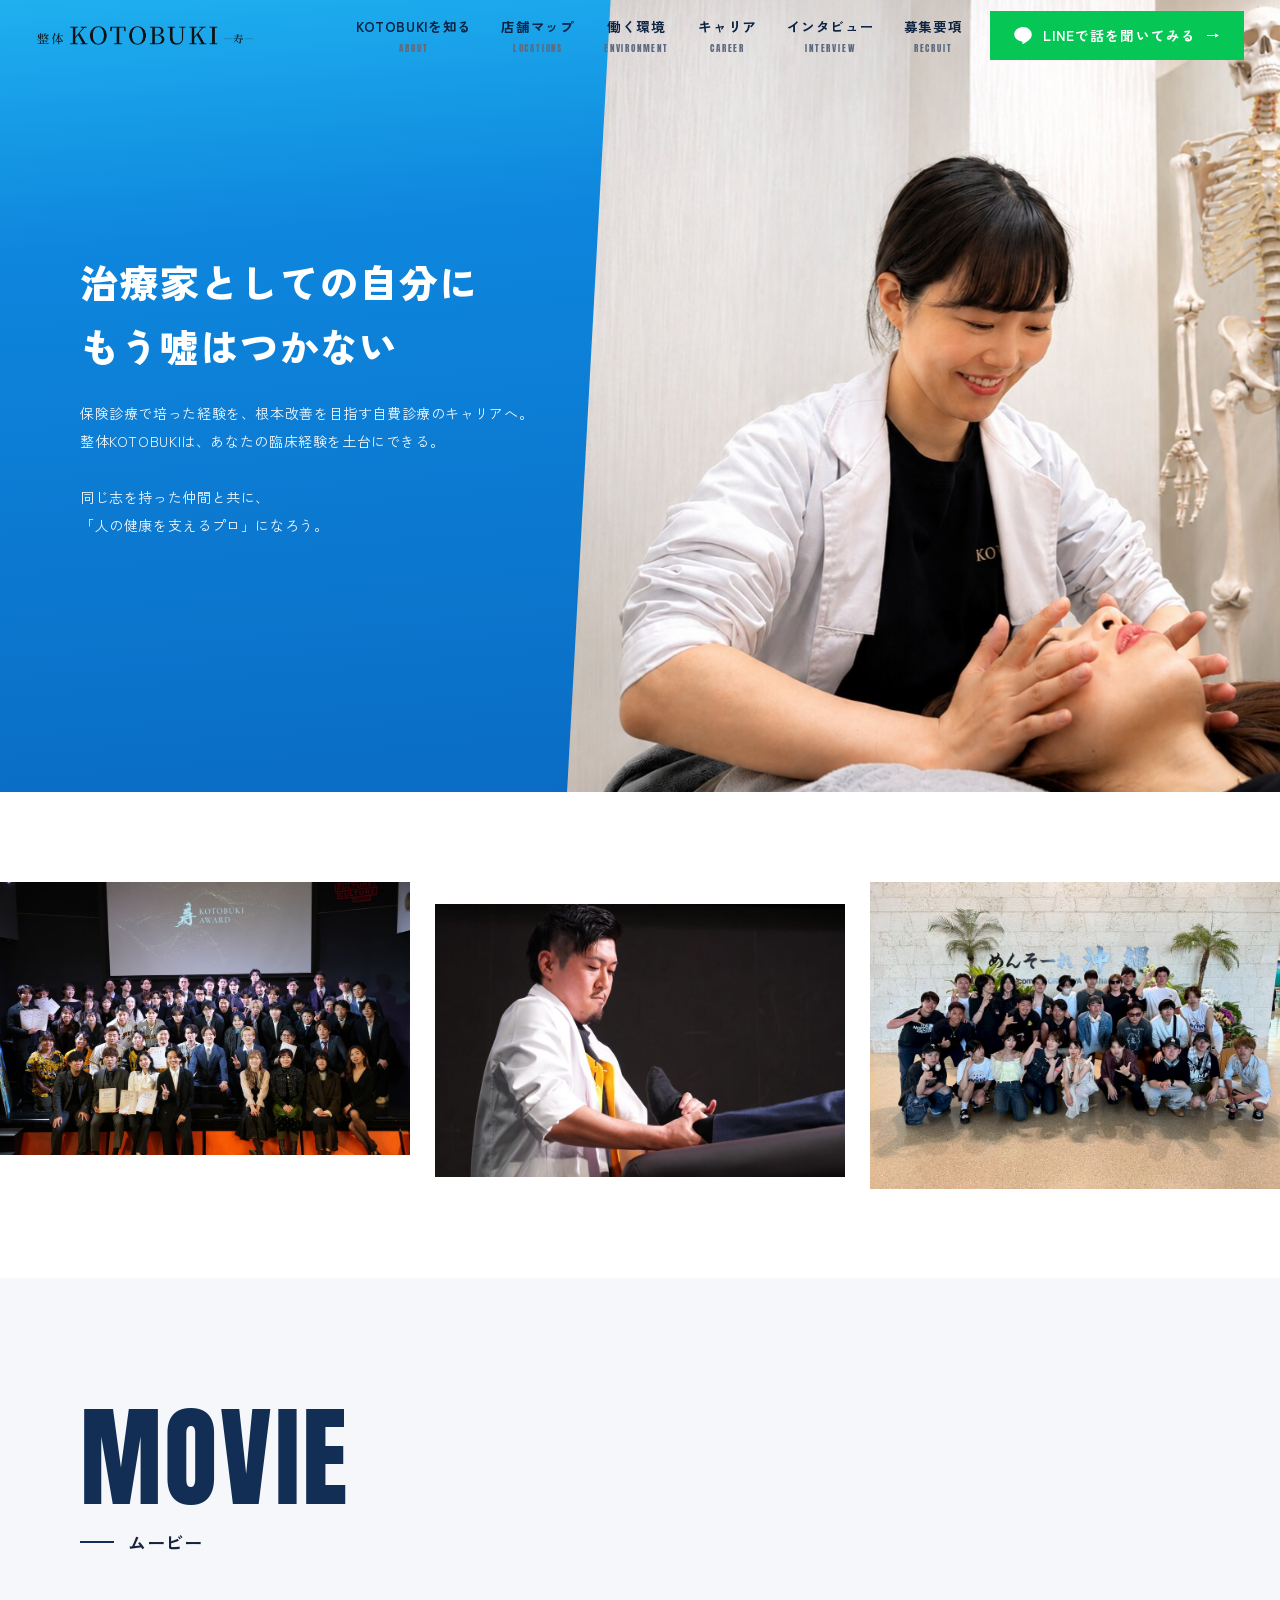
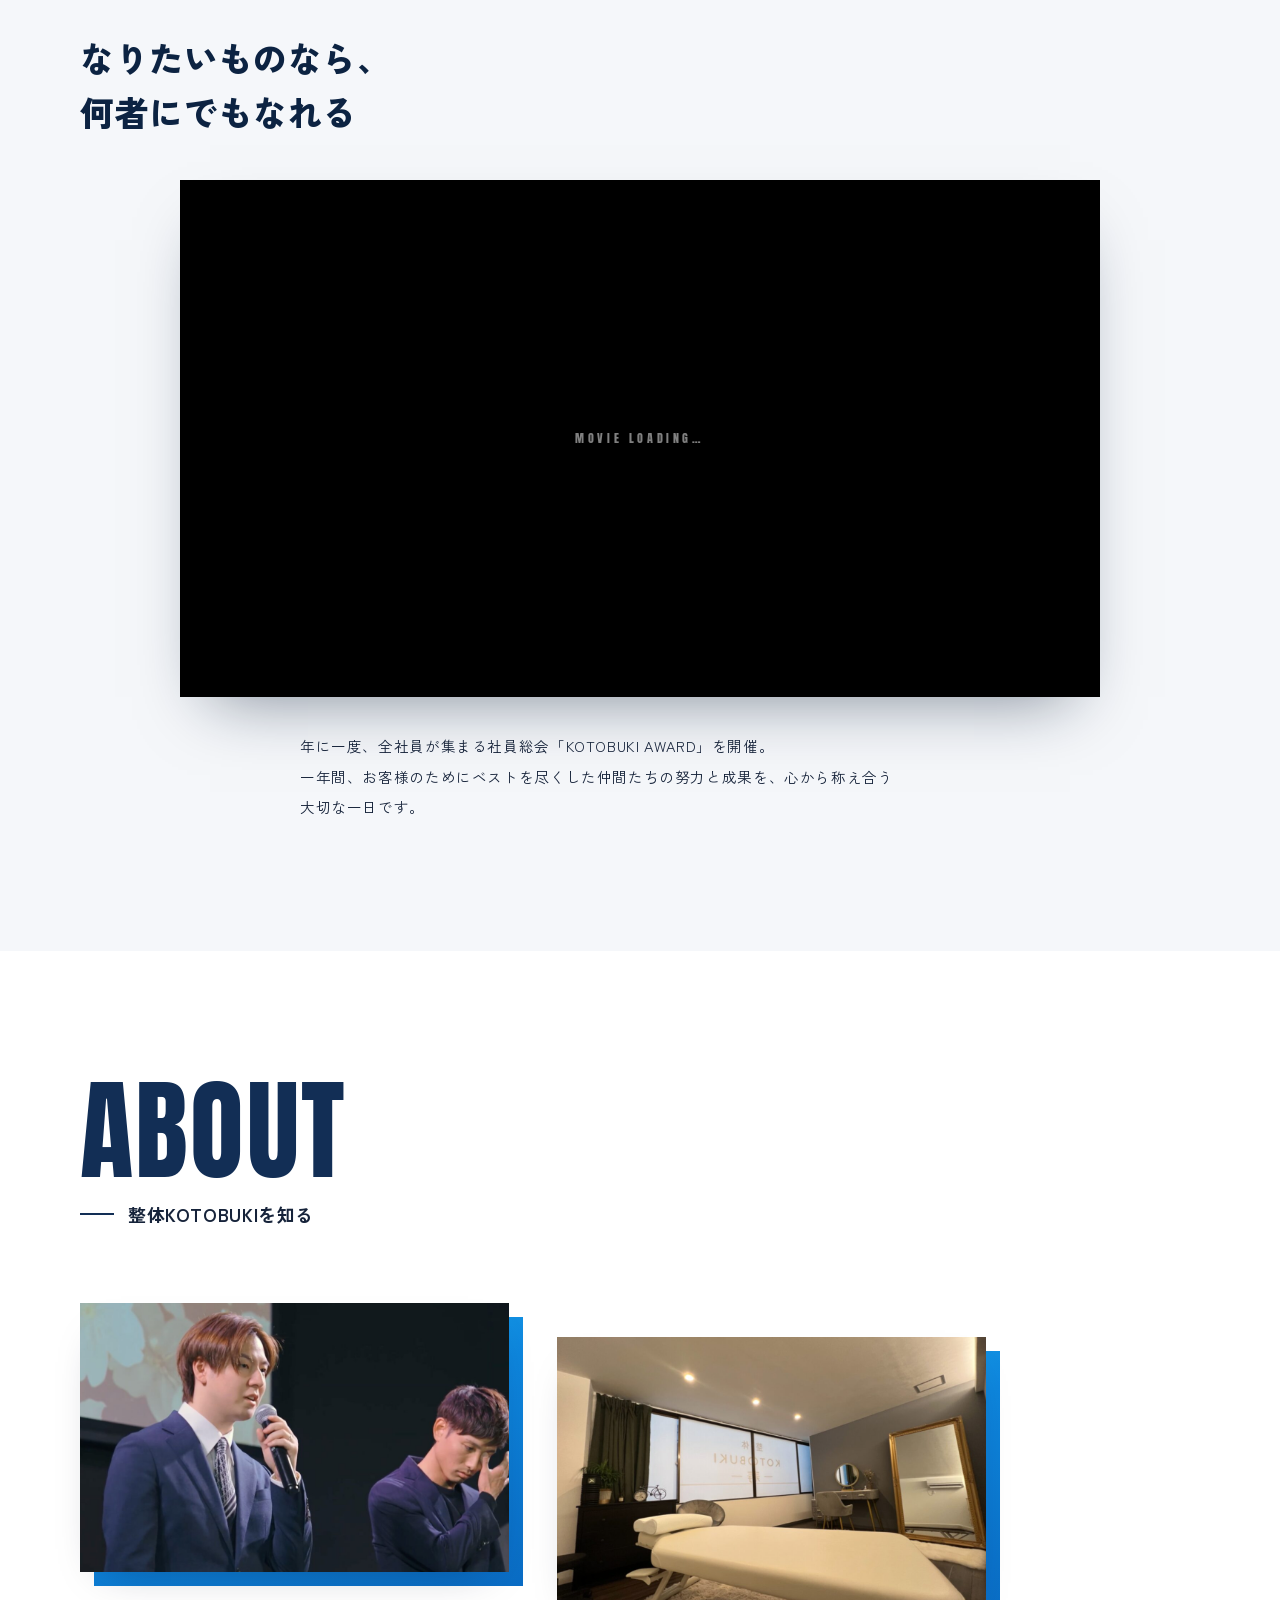
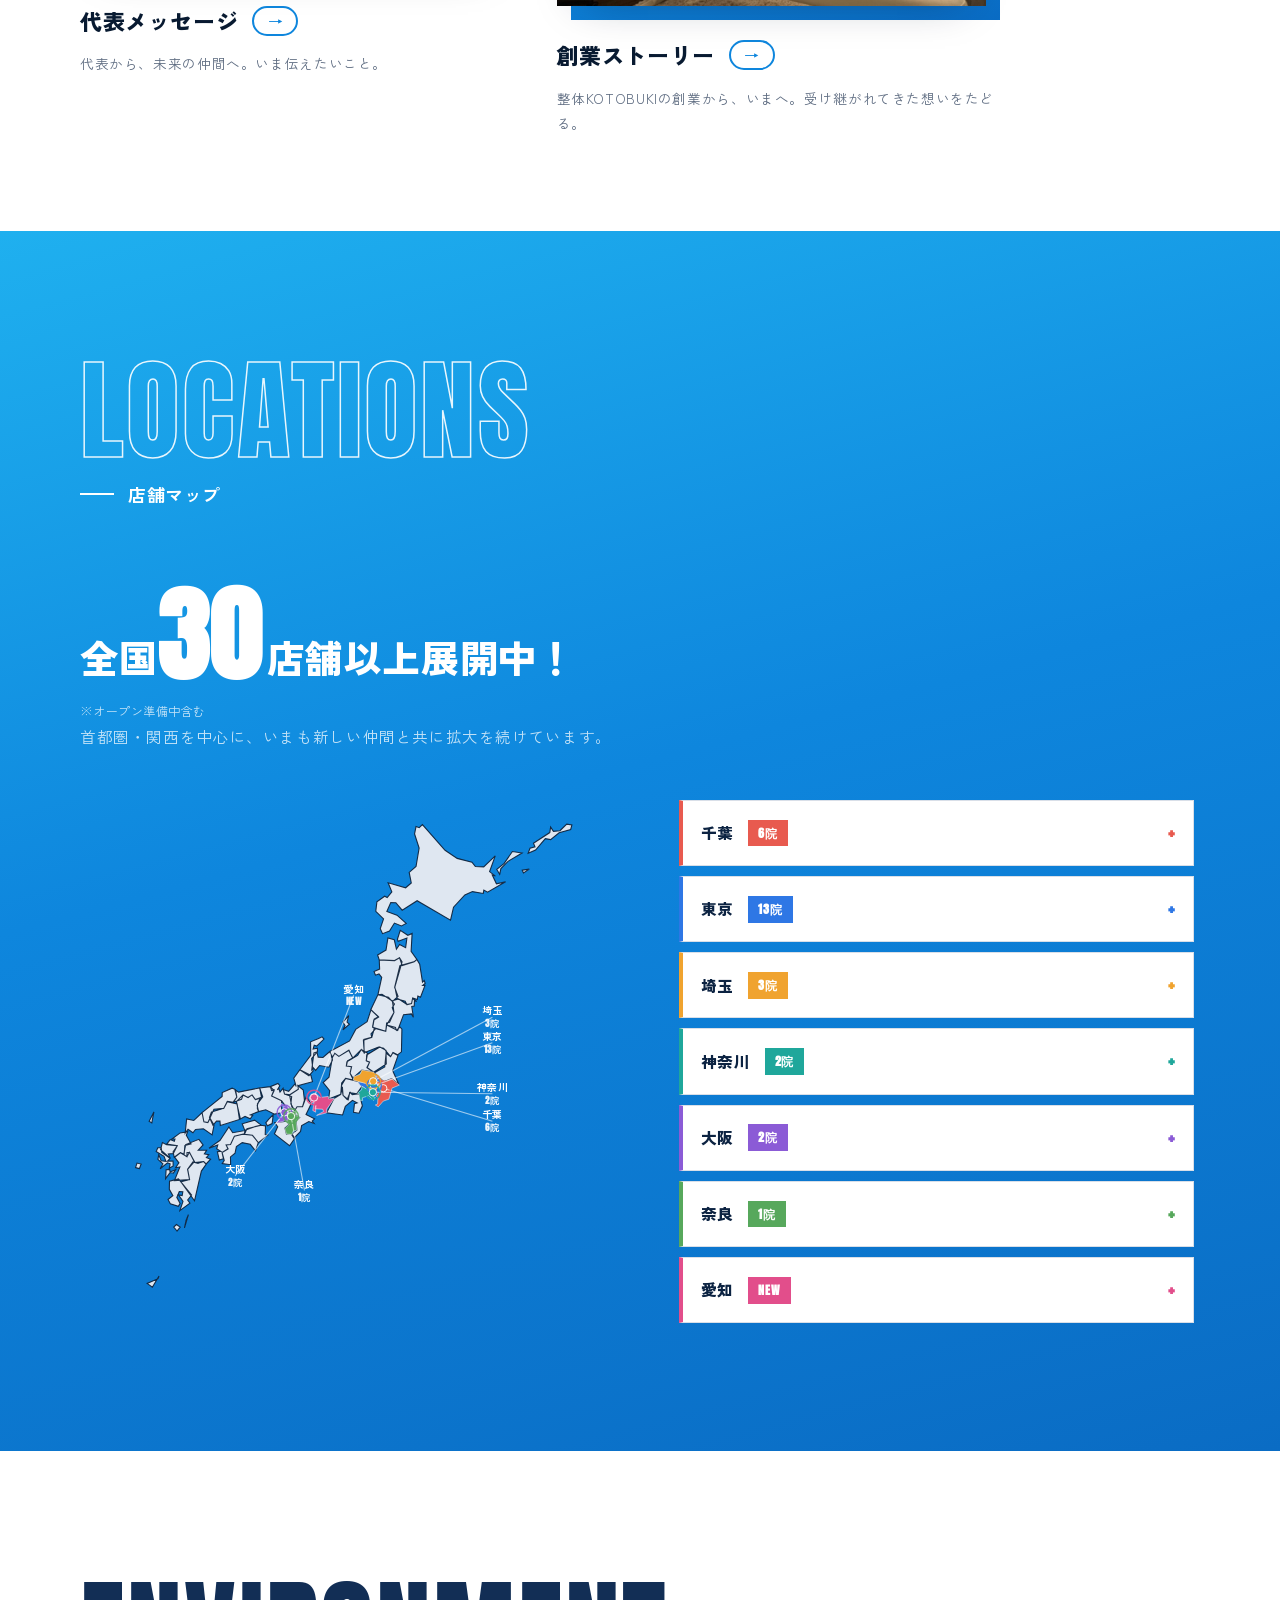
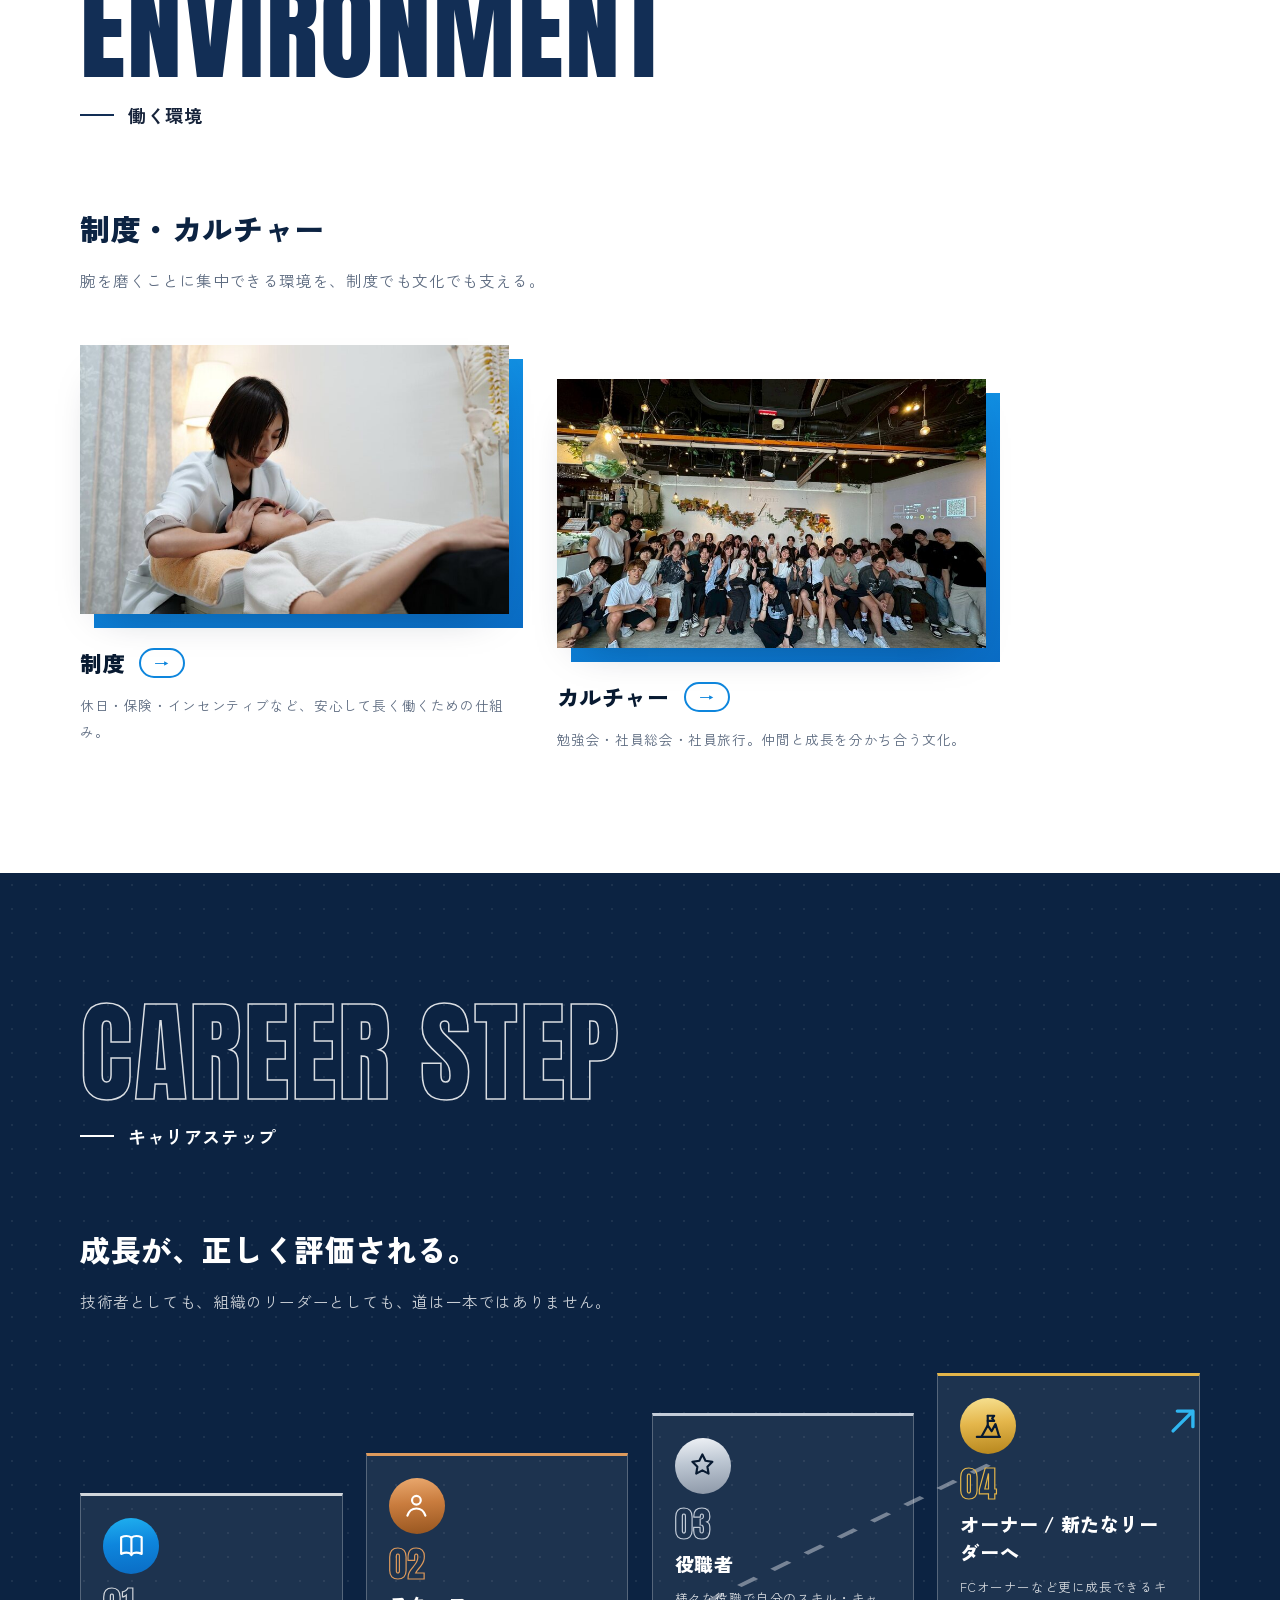
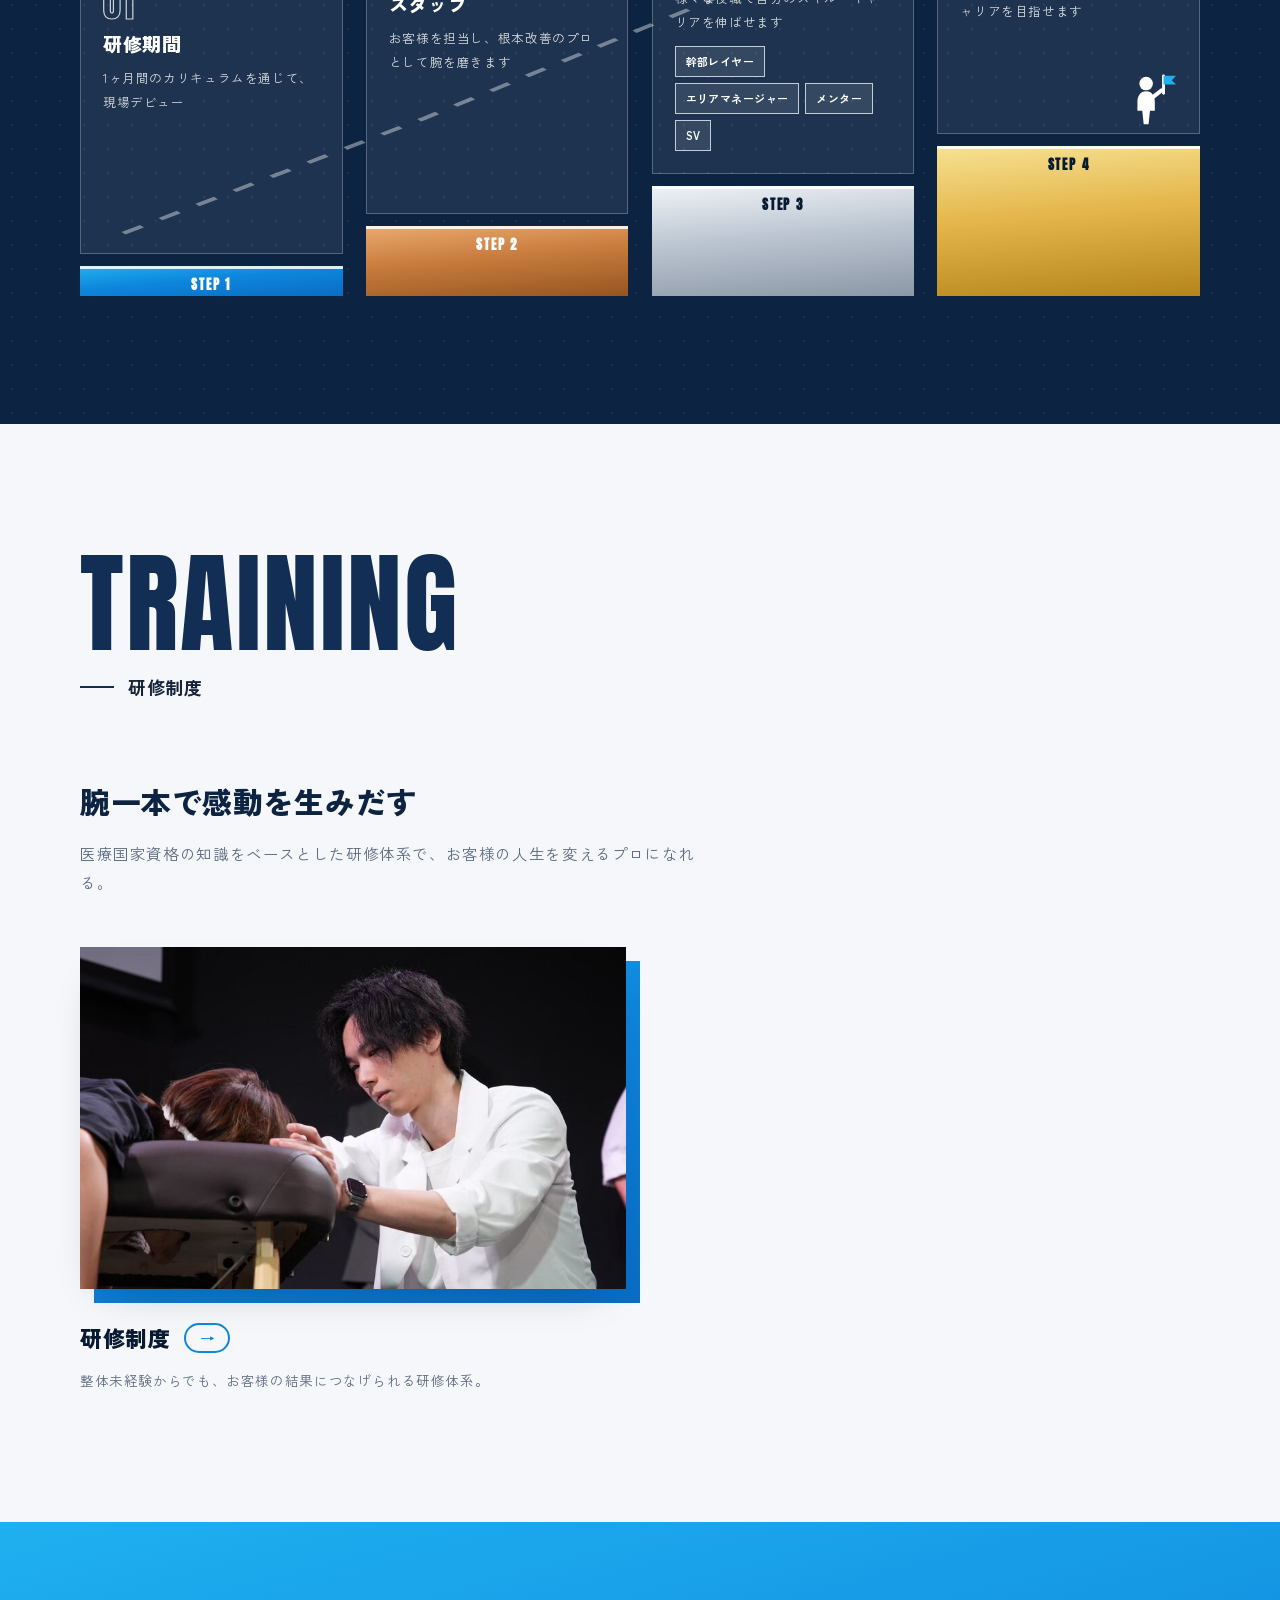
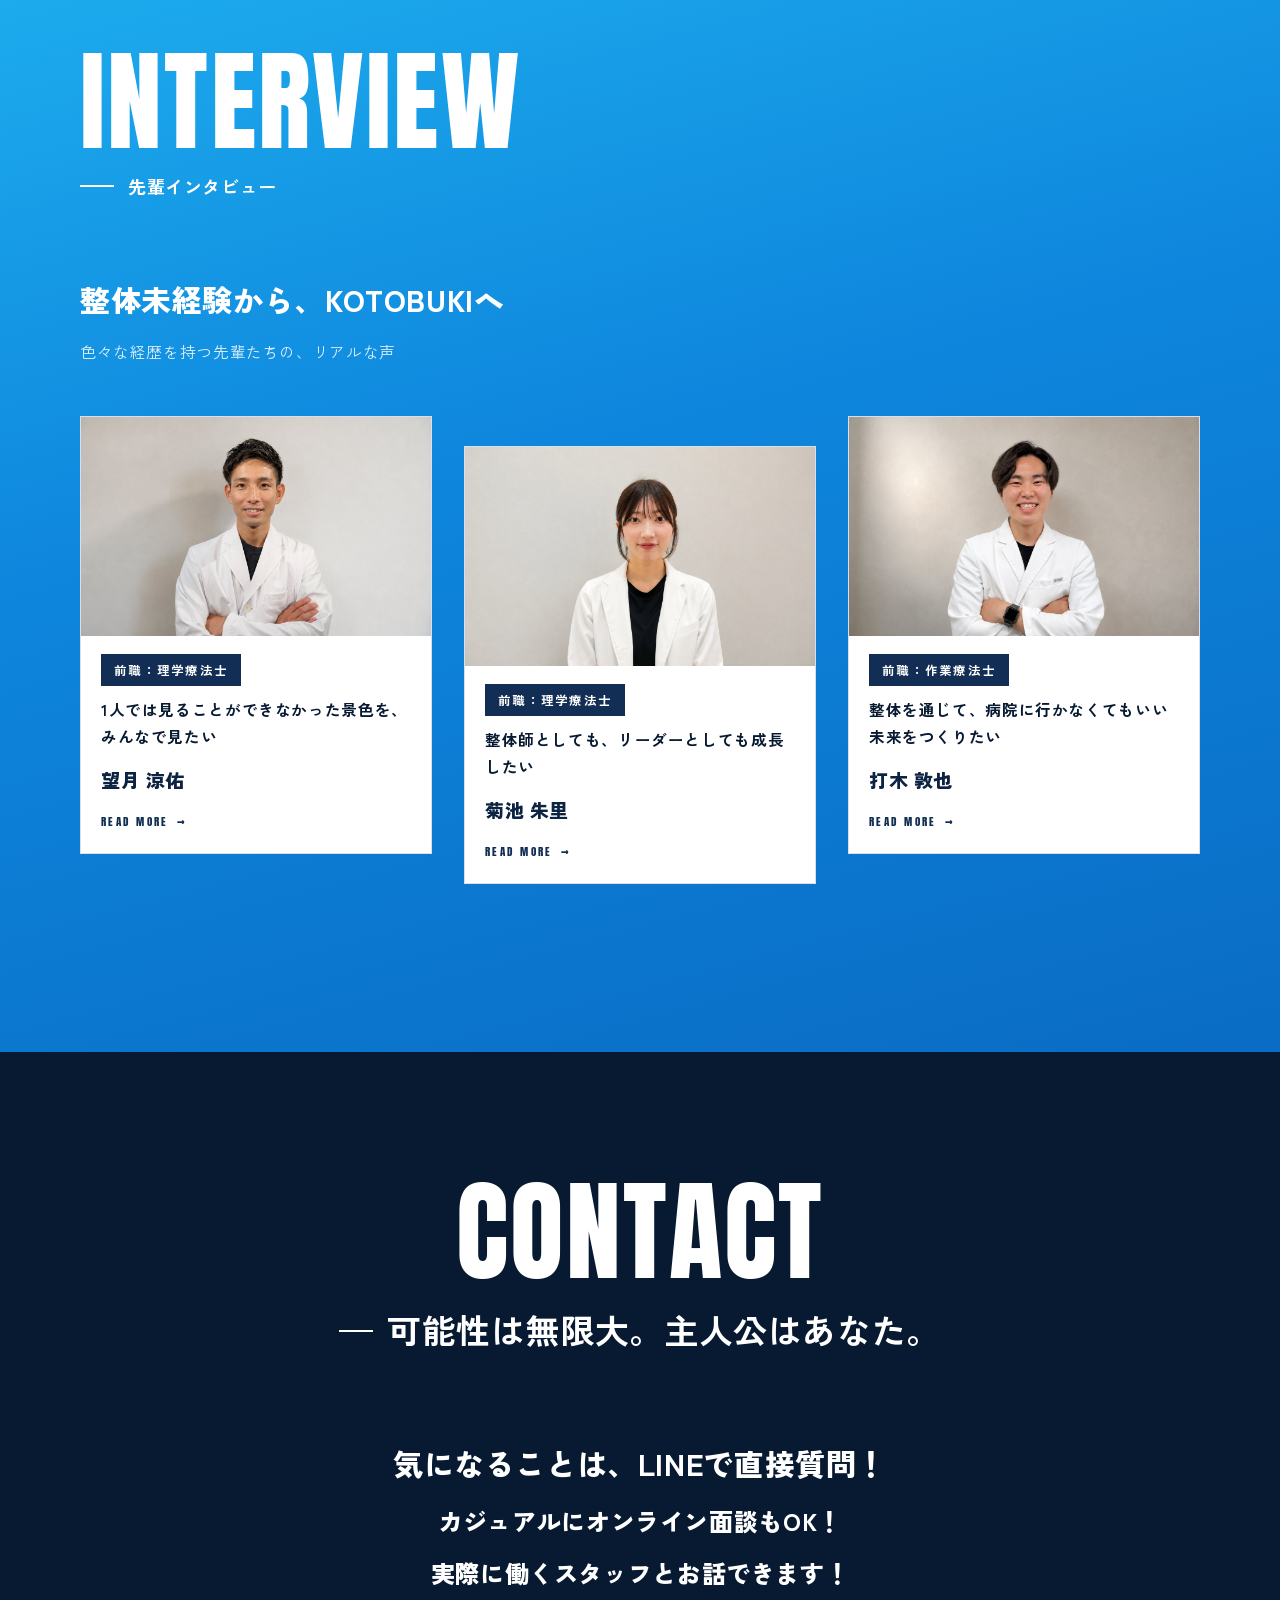
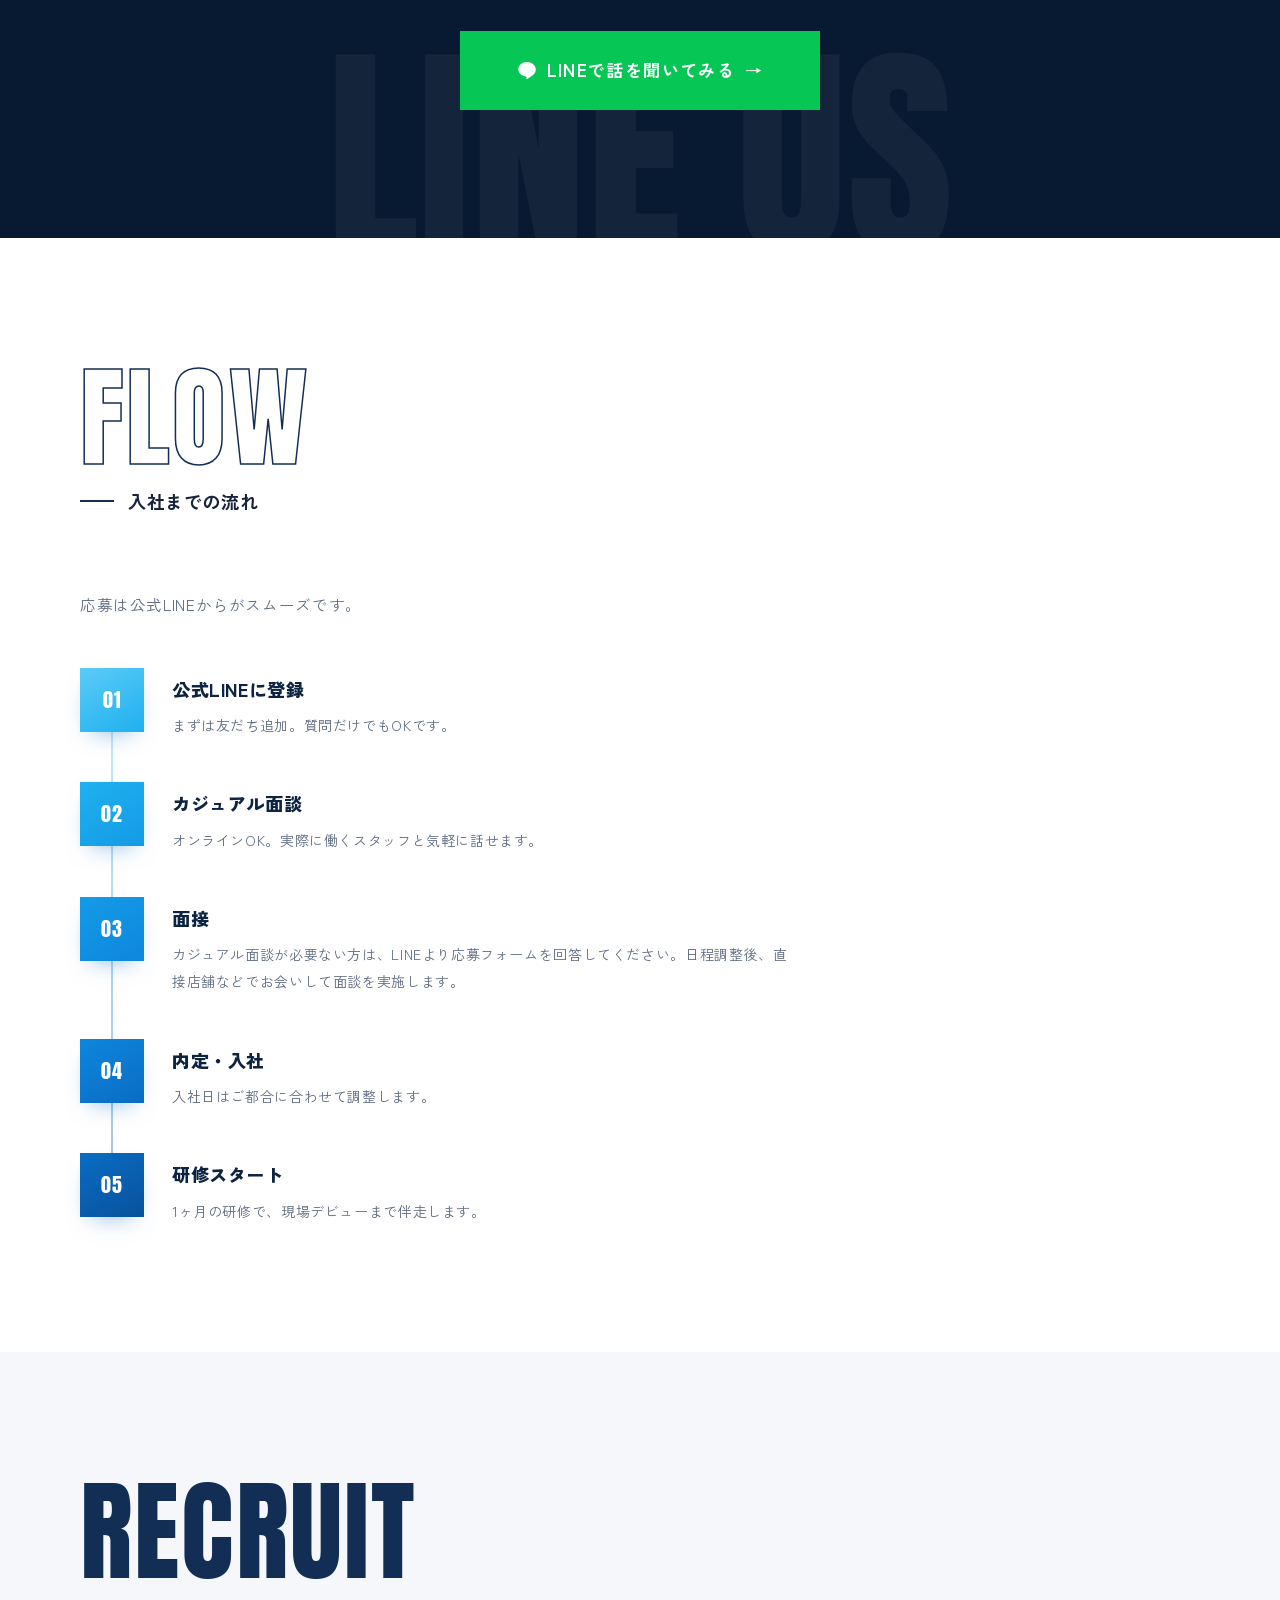
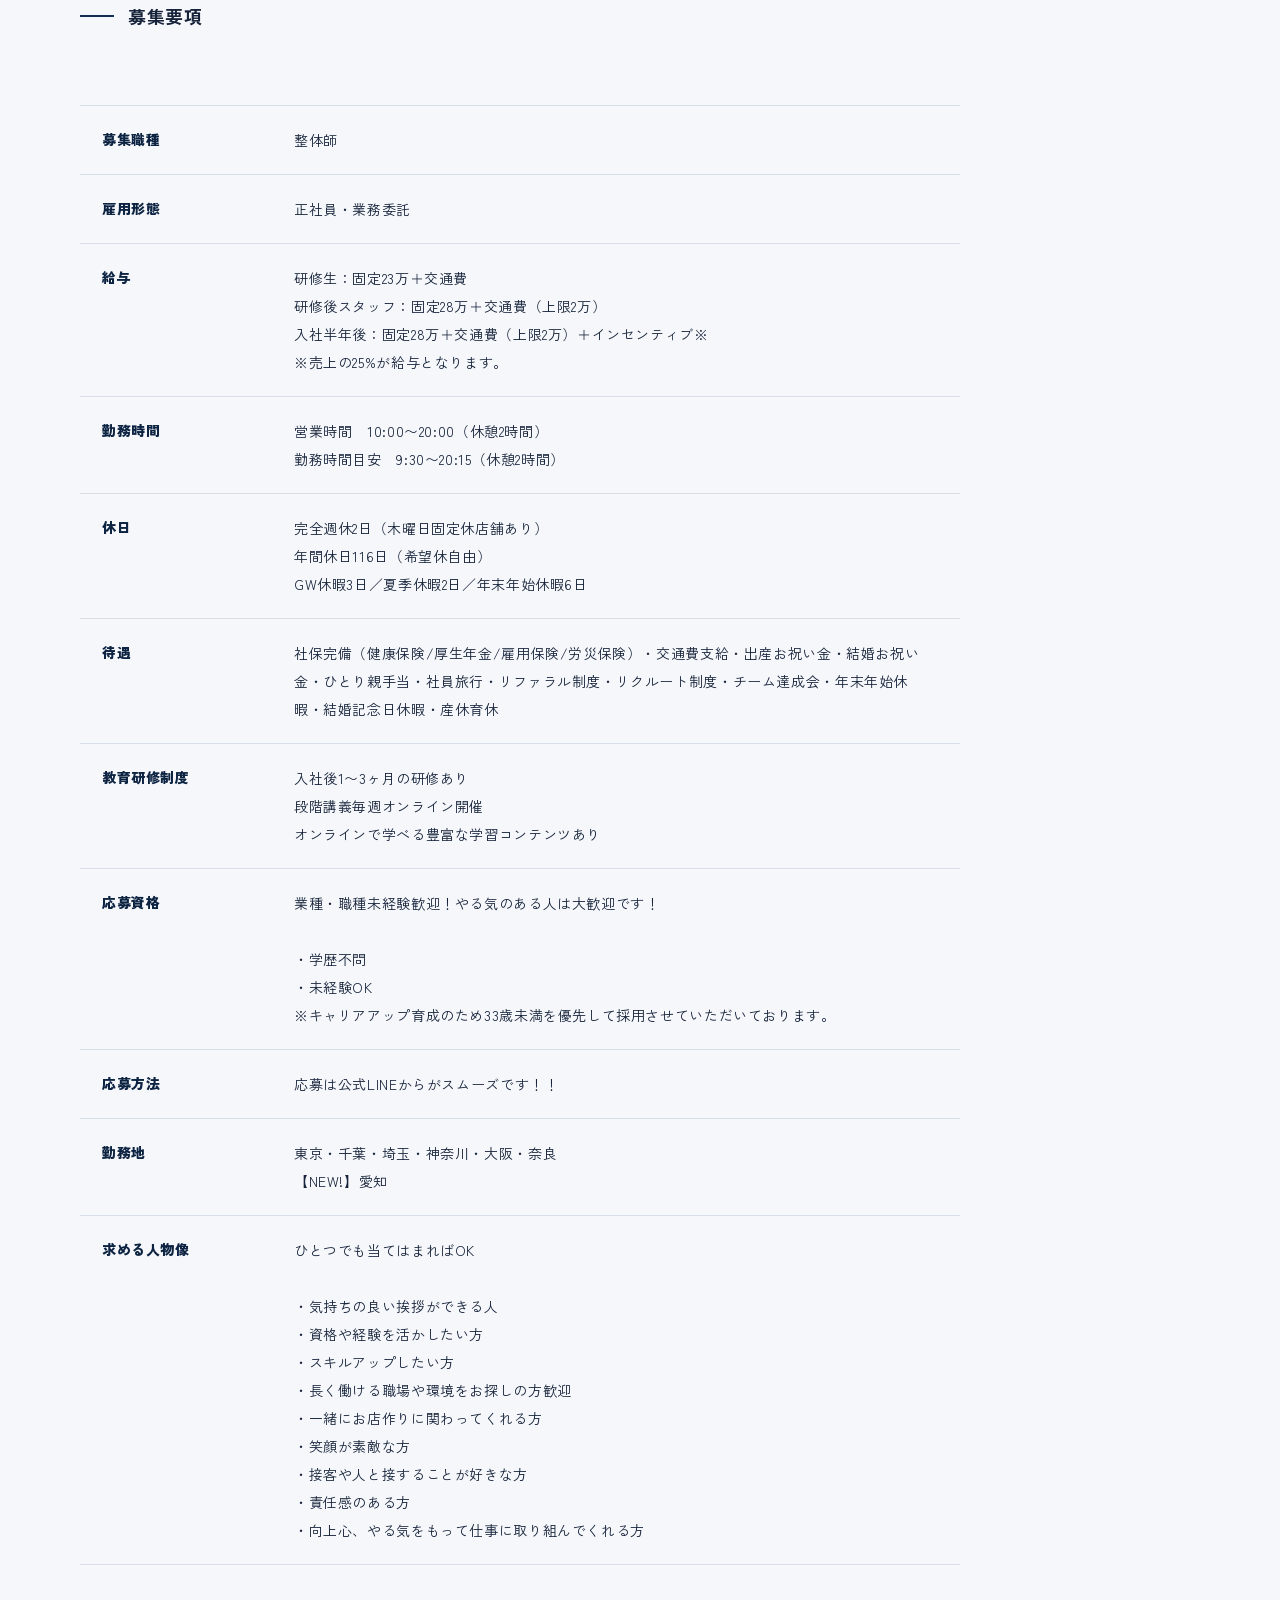
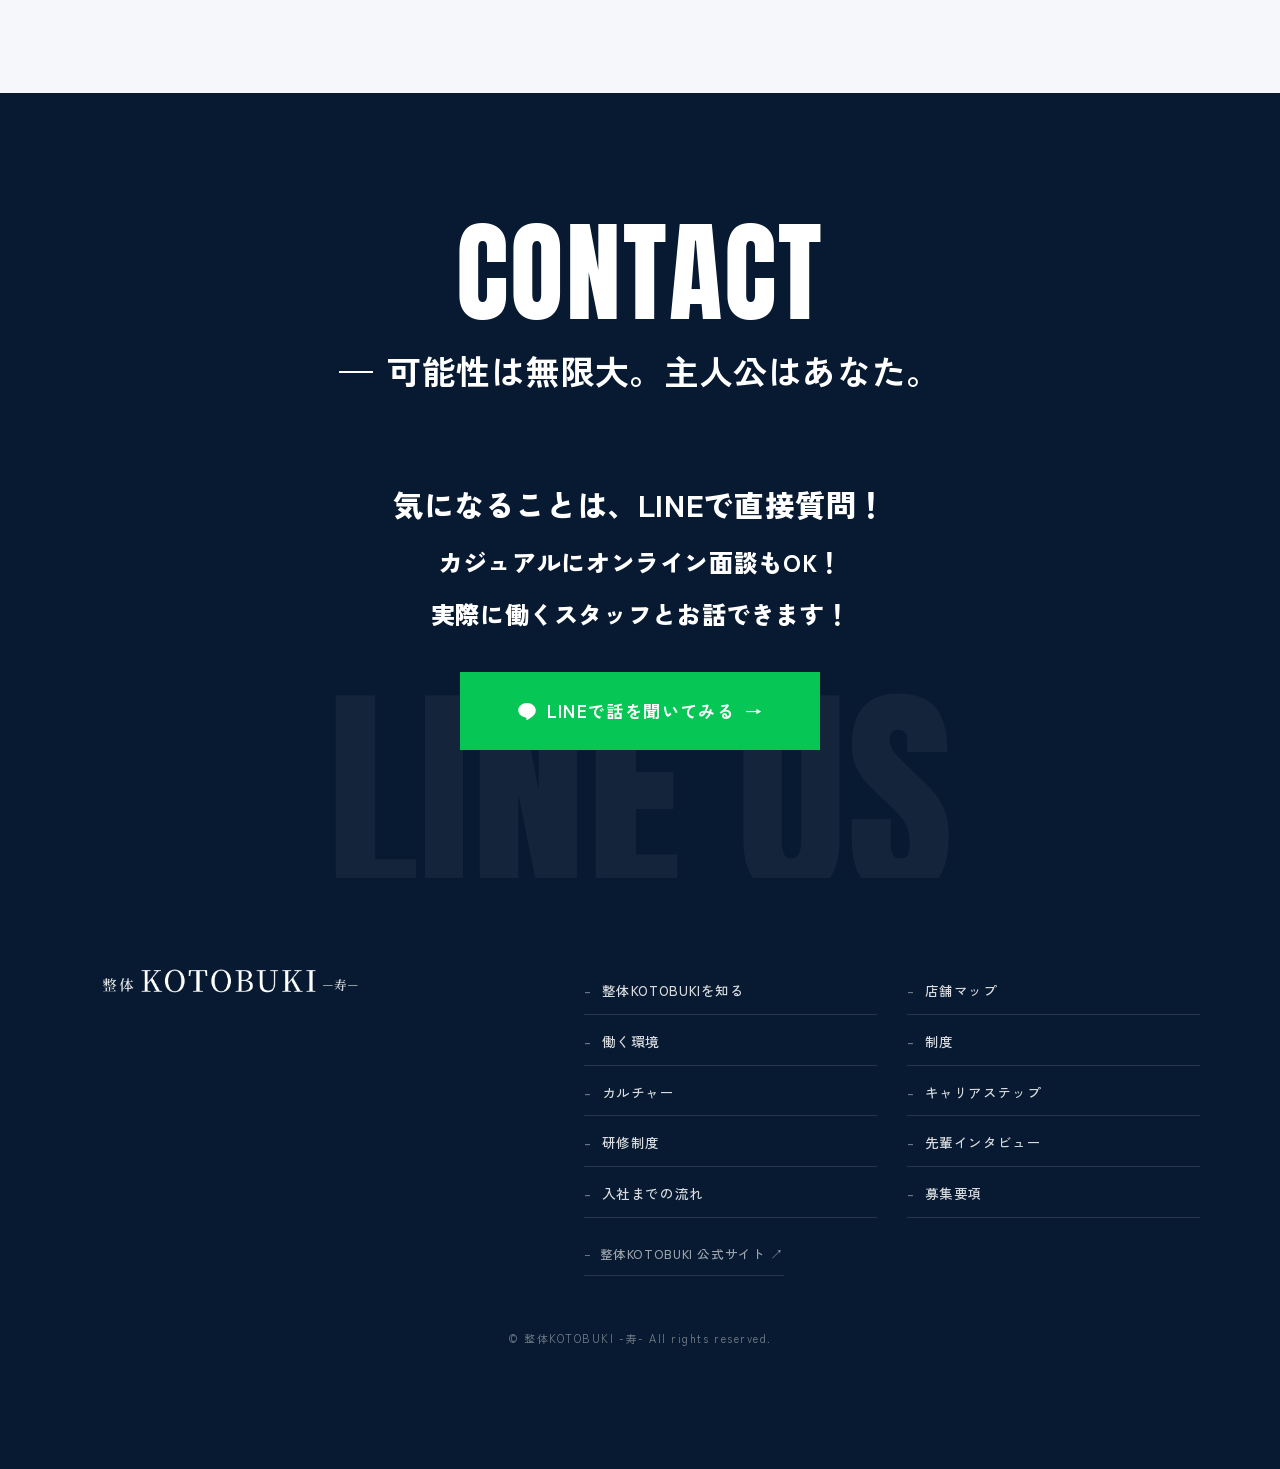
==== index.html @ 6a6b3c7e "全ページにGoogle Tag Manager(GTM-M3ZTGMVQ)を追加" ====
<!DOCTYPE html>
<html lang="ja">
<head>
<meta charset="UTF-8">
<meta name="viewport" content="width=device-width, initial-scale=1.0">
<!-- Google Tag Manager -->
<script async src="https://www.googletagmanager.com/gtm.js?id=GTM-M3ZTGMVQ"></script>
<script>
  window.dataLayer = window.dataLayer || [];
  function gtag(){dataLayer.push(arguments);}
  gtag('js', new Date());
</script>
<!-- End Google Tag Manager -->
<title>整体KOTOBUKI 採用サイト｜治療家としての自分に、もう嘘はつかない</title>
<meta name="description" content="保険診療で培った経験を、根本改善を目指す自費診療のキャリアへ。理学療法士・作業療法士・柔道整復師の転職なら整体KOTOBUKI。">
<link rel="preconnect" href="https://fonts.googleapis.com">
<link rel="preconnect" href="https://fonts.gstatic.com" crossorigin>
<link href="https://fonts.googleapis.com/css2?family=Anton&family=Zen+Kaku+Gothic+New:wght@500;700;900&display=swap" rel="stylesheet">
<link rel="stylesheet" href="css/style.css">
</head>
<body data-page="index">

<main>
  <section id="hero" aria-label="メインビジュアル"></section>
  <section id="gallery" aria-label="職場の写真"></section>
  <section id="movie" class="sec sec--off"></section>
  <section id="about" class="sec"></section>
  <section id="map" class="sec sec--off"></section>
  <section id="environment" class="sec"></section>
  <section id="career" class="sec sec--navy"></section>
  <section id="training" class="sec sec--off"></section>
  <section id="interview" class="sec"></section>
  <section id="cta" class="sec cta-sec"></section>
  <section id="flow" class="sec"></section>
  <section id="requirements" class="sec sec--off"></section>
  <section id="cta-bottom" class="sec cta-sec"></section>
</main>

<script src="js/map-data.js"></script>
<script src="js/config.js"></script>
<script src="js/main.js"></script>
</body>
</html>
---- css/style.css ----
/* =====================================================
   整体KOTOBUKI 採用サイト  style.css
   ※文章・画像・リンクの変更は js/config.js で行えます。
     このファイルを編集する必要はありません。
   ===================================================== */

:root{
  --navy-900:#081A31;
  --navy-800:#0C2342;
  --navy-700:#122E55;   /* メインネイビー */
  --navy-600:#1B3D6E;
  --navy-100:#E8EDF4;
  --blue-fresh-1:#1FB0EF; /* FVフレッシュブルー(明) */
  --blue-fresh-2:#0E86DD; /* FVフレッシュブルー(中) */
  --blue-fresh-3:#0A6CC4; /* FVフレッシュブルー(深) */
  --white:#FFFFFF;
  --off:#F5F7FA;
  --ink:#16233A;
  --gray:#5D6B80;
  --rule:#D9DFE8;
  --font-en:"Anton",sans-serif;
  --font-ja:"Zen Kaku Gothic New","Hiragino Kaku Gothic ProN","Yu Gothic",sans-serif;
  --header-h:72px;
  --ease:cubic-bezier(.22,.61,.2,1);
}

*{margin:0;padding:0;box-sizing:border-box}
html{scroll-behavior:smooth;scroll-padding-top:calc(var(--header-h) + 12px)}
body{
  font-family:var(--font-ja);
  color:var(--ink);
  background:var(--white);
  line-height:1.9;
  font-size:15.5px;
  letter-spacing:.04em;
  overflow-x:hidden;
}
img{max-width:100%;display:block}
a{color:inherit;text-decoration:none}
ul,ol{list-style:none}

/* ---------- 汎用 ---------- */
.wrap{width:min(1120px,92%);margin-inline:auto}
.sec{padding:clamp(72px,10vw,140px) 0;position:relative}
.sec--off{background:var(--off)}
.sec--navy{background:var(--navy-800);color:var(--white)}

/* 見出し：巨大英字＋日本語 */
.sec-head{margin-bottom:clamp(40px,6vw,72px);position:relative}
.sec-head .en{
  font-family:var(--font-en);
  font-size:clamp(46px,9vw,110px);
  line-height:.95;
  color:var(--navy-700);
  letter-spacing:.02em;
  text-transform:uppercase;
}
.sec--navy .sec-head .en{color:var(--white)}
.sec-head .en.outline{
  color:transparent;
  -webkit-text-stroke:1.5px var(--navy-700);
}
.sec--navy .sec-head .en.outline{-webkit-text-stroke:1.5px rgba(255,255,255,.85)}
.sec-head .ja{
  display:inline-flex;align-items:center;gap:14px;
  margin-top:14px;
  font-weight:700;font-size:clamp(15px,2.2vw,18px);
  color:var(--ink);
}
.sec--navy .sec-head .ja{color:var(--white)}
.sec-head .ja::before{content:"";width:34px;height:2px;background:var(--navy-700)}
.sec--navy .sec-head .ja::before{background:var(--white)}
.sec-lead{
  font-weight:900;font-size:clamp(21px,3.6vw,30px);
  line-height:1.6;color:var(--navy-800);margin-bottom:14px;
}
.sec--navy .sec-lead{color:var(--white)}
.sec-sub{color:var(--gray);max-width:640px}
.sec--navy .sec-sub{color:rgba(255,255,255,.78)}

/* ボタン */
.btn-line{
  position:relative;display:inline-flex;align-items:center;justify-content:center;gap:10px;
  min-width:280px;padding:18px 34px;
  background:var(--navy-700);color:var(--white);
  font-weight:700;font-size:16px;letter-spacing:.08em;
  border:1.5px solid var(--navy-700);
  overflow:hidden;isolation:isolate;
  transition:color .35s var(--ease);
}
.btn-line .icon{width:20px;height:20px;flex:none}
.btn-line .icon path{fill:currentColor}
.btn-line::after{content:"→";font-family:var(--font-ja);transition:transform .35s var(--ease)}
.btn-line::before{
  content:"";position:absolute;inset:0;background:var(--white);
  transform:scaleX(0);transform-origin:left;transition:transform .35s var(--ease);z-index:-1;
}
.btn-line:hover{color:var(--navy-700)}
.btn-line:hover::before{transform:scaleX(1)}
.btn-line:hover::after{transform:translateX(5px)}
.btn-line:focus-visible{outline:3px solid var(--navy-600);outline-offset:3px}
.btn-line--ghost{background:transparent;color:var(--navy-700)}
.btn-line--ghost::before{background:var(--navy-700)}
.btn-line--ghost:hover{color:var(--white)}
.sec--navy .btn-line{background:var(--white);color:var(--navy-800);border-color:var(--white)}
.sec--navy .btn-line::before{background:var(--navy-900)}
.sec--navy .btn-line:hover{color:var(--white)}

/* 画像プレースホルダー（写真未設定のとき） */
.ph{
  background:
    repeating-linear-gradient(-45deg,#E9EDF3 0 14px,#F2F5F9 14px 28px);
  border:1px solid var(--rule);
  display:flex;align-items:center;justify-content:center;
  color:#93A0B4;font-size:12px;font-weight:700;letter-spacing:.1em;
  text-align:center;padding:8px;min-height:100%;width:100%;
}
.imgbox{position:relative;overflow:hidden;background:var(--navy-100)}
.imgbox>img{width:100%;height:100%;object-fit:cover}

/* スクロール出現 */
.rv{opacity:0;transform:translateY(34px);transition:opacity .9s var(--ease),transform .9s var(--ease)}
.rv.is-in{opacity:1;transform:none}
.rv-d1{transition-delay:.12s}.rv-d2{transition-delay:.24s}.rv-d3{transition-delay:.36s}

/* =====================================================
   スプラッシュ（初回ロード演出）
   ===================================================== */
#splash{
  position:fixed;inset:0;z-index:1000;background:var(--navy-900);
  display:flex;align-items:center;justify-content:center;flex-direction:column;gap:18px;
  transition:transform .9s var(--ease);
}
#splash.is-done{transform:translateY(-100%)}
#splash .sp-en{
  font-family:var(--font-en);color:var(--white);
  font-size:clamp(34px,8vw,72px);letter-spacing:.06em;display:flex;overflow:hidden;
}
#splash .sp-en span{display:inline-block;transform:translateY(110%);animation:spUp .7s var(--ease) forwards}
#splash .sp-ja{
  color:rgba(255,255,255,.75);font-size:13px;letter-spacing:.35em;font-weight:500;
  opacity:0;animation:spFade .8s .9s forwards;
}
#splash .sp-bar{width:0;height:2px;background:var(--white);animation:spBar 1s .5s var(--ease) forwards}
@keyframes spUp{to{transform:translateY(0)}}
@keyframes spFade{to{opacity:1}}
@keyframes spBar{to{width:180px}}
body.no-splash #splash{display:none}

/* =====================================================
   ヘッダー
   ===================================================== */
#header{
  position:fixed;top:0;left:0;right:0;z-index:900;height:var(--header-h);
  display:flex;align-items:center;justify-content:space-between;
  padding:0 clamp(16px,3vw,36px);
  background:rgba(255,255,255,.92);backdrop-filter:blur(8px);
  border-bottom:1px solid var(--rule);
  transform:translateY(-100%);
  transition:transform .6s var(--ease),background-color .45s var(--ease),border-color .45s var(--ease),backdrop-filter .45s var(--ease);
}
#header.is-show{transform:none}
#header.is-clear{background:transparent;border-bottom-color:transparent;backdrop-filter:none}
.logo{display:flex;flex-direction:column;line-height:1.2}
.logo .l-top{font-size:10px;letter-spacing:.28em;color:var(--gray);font-weight:500}
.logo .l-main{font-family:var(--font-en);font-size:21px;color:var(--navy-800);letter-spacing:.05em}
.logo .l-main small{font-family:var(--font-ja);font-size:11px;font-weight:700;margin-left:6px;color:var(--gray)}
.logo img{height:22px;width:auto;max-width:min(60vw,300px);object-fit:contain}
.f-brand .logo img{height:26px}

.gnav{display:flex;align-items:center;gap:clamp(14px,2vw,28px)}
.gnav a.nav-item{display:flex;flex-direction:column;align-items:center;gap:1px;padding:6px 2px;position:relative}
.gnav a.nav-item .n-ja{font-size:13.5px;font-weight:700;color:var(--navy-800)}
.gnav a.nav-item .n-en{font-family:var(--font-en);font-size:9px;letter-spacing:.2em;color:var(--gray)}
.gnav a.nav-item::after{
  content:"";position:absolute;left:0;bottom:-2px;width:100%;height:2px;
  background:var(--navy-700);transform:scaleX(0);transition:transform .3s var(--ease);
}
.gnav a.nav-item:hover::after{transform:scaleX(1)}
.gnav .btn-line{min-width:0;padding:11px 22px;font-size:13.5px}

#menu-btn{
  display:none;width:52px;height:52px;border:none;cursor:pointer;
  background:linear-gradient(175deg,var(--blue-fresh-1) 0%,var(--blue-fresh-2) 45%,var(--blue-fresh-3) 100%);
  flex-direction:column;align-items:center;justify-content:center;gap:6px;z-index:960;
}
#menu-btn span{display:block;width:22px;height:2px;background:var(--white);transition:.35s var(--ease)}
#menu-btn.is-open span:nth-child(1){transform:translateY(8px) rotate(45deg)}
#menu-btn.is-open span:nth-child(2){opacity:0}
#menu-btn.is-open span:nth-child(3){transform:translateY(-8px) rotate(-45deg)}

/* スマホ全画面メニュー */
#mobile-menu{
  position:fixed;inset:0;z-index:950;background:var(--navy-900);color:var(--white);
  padding:calc(var(--header-h) + 24px) 8% 120px;
  display:flex;flex-direction:column;gap:6px;overflow-y:auto;
  clip-path:inset(0 0 100% 0);transition:clip-path .6s var(--ease);
}
#mobile-menu.is-open{clip-path:inset(0)}
/* 閉じるボタン（白い四角＋× 王将風） */
#menu-close{
  position:absolute;top:14px;right:14px;z-index:5;
  width:58px;height:58px;background:var(--white);border:none;cursor:pointer;
  display:flex;flex-direction:column;align-items:center;justify-content:center;gap:5px;
}
#menu-close .x{position:relative;width:20px;height:20px;display:block}
#menu-close .x i{position:absolute;left:0;top:9px;width:20px;height:2px;background:var(--navy-900);display:block}
#menu-close .x i:first-child{transform:rotate(45deg)}
#menu-close .x i:last-child{transform:rotate(-45deg)}
#menu-close .cl{font-family:var(--font-en);font-size:9px;letter-spacing:.16em;color:var(--navy-900)}
#menu-close:focus-visible{outline:3px solid var(--white);outline-offset:3px}
#mobile-menu .m-group{margin-bottom:2px}
#mobile-menu a.m-sub{
  display:flex;align-items:center;gap:10px;
  padding:11px 0 11px 24px;font-size:14px;font-weight:500;color:rgba(255,255,255,.82);
  border-bottom:1px solid rgba(255,255,255,.08);
  opacity:0;transform:translateY(14px);transition:.5s var(--ease);
}
#mobile-menu a.m-sub::before{content:"–";color:rgba(255,255,255,.4)}
#mobile-menu.is-open a.m-sub{opacity:1;transform:none}
#mobile-menu .m-logo{margin-bottom:16px}
#mobile-menu .m-logo img{height:20px;width:auto;opacity:.95}
#mobile-menu a.m-item{
  display:flex;align-items:baseline;gap:14px;padding:16px 0;
  border-bottom:1px solid rgba(255,255,255,.14);
  opacity:0;transform:translateY(16px);transition:.5s var(--ease);
}
#mobile-menu.is-open a.m-item{opacity:1;transform:none}
#mobile-menu a.m-item .n-en{font-family:var(--font-en);font-size:13px;letter-spacing:.15em;color:rgba(255,255,255,.5);min-width:110px}
#mobile-menu a.m-item .n-ja{font-weight:700;font-size:17px}
#mobile-menu .m-cta{margin-top:28px;opacity:0;transition:opacity .5s .3s var(--ease)}
#mobile-menu.is-open .m-cta{opacity:1}
#mobile-menu .m-cta .btn-line{width:100%;background:var(--white);color:var(--navy-900);border-color:var(--white)}
#mobile-menu .m-cta .btn-line::before{background:var(--navy-700)}
#mobile-menu .m-cta .btn-line:hover{color:var(--white)}

/* =====================================================
   ファーストビュー
   ===================================================== */
#hero{position:relative;display:flex;flex-direction:column;min-height:100svh;overflow:hidden;background:var(--blue-fresh-3)}
.hero-slides{position:relative;flex:none;height:70svh;min-height:380px;overflow:hidden}
.hero-slide{position:absolute;inset:0;opacity:0;transition:opacity 1.5s ease}
.hero-slide.is-active{opacity:1}
.hero-slide .imgbox,.hero-slide .ph{position:absolute;inset:0}
.hero-slide img{width:100%;height:100%;object-fit:cover;object-position:50% 28%}
/* 3種類のカメラワーク（ゆっくりズーム・パン） */
.hero-slide.kb-a img{animation:kbA 9.5s ease-out forwards}
.hero-slide.kb-b img{animation:kbB 9.5s ease-out forwards}
.hero-slide.kb-c img{animation:kbC 9.5s ease-out forwards}
@keyframes kbA{from{transform:scale(1.14)}to{transform:scale(1.02)}}
@keyframes kbB{from{transform:scale(1.04) translateX(-1.6%)}to{transform:scale(1.16) translateX(1.4%)}}
@keyframes kbC{from{transform:scale(1.12) translate(1.8%,1.4%)}to{transform:scale(1.03) translate(-1%,-1%)}}
.hero-slide .ph{color:rgba(255,255,255,.4);background:repeating-linear-gradient(-45deg,#10294B 0 16px,#0C2242 16px 32px);border:none;font-size:13px}

.hero-msg{
  --slant:clamp(26px,3.4vw,46px);
  position:relative;flex:1;z-index:5;
  display:flex;flex-direction:column;justify-content:center;
  margin-top:calc(-1 * var(--slant));
  clip-path:polygon(0 var(--slant),100% 0,100% 100%,0 100%);
  background:linear-gradient(175deg,var(--blue-fresh-1) 0%,var(--blue-fresh-2) 30%,var(--blue-fresh-3) 100%);
  padding:calc(var(--slant) + clamp(16px,2.4vw,30px)) max(6%,calc((100% - 1120px)/2)) calc(24px + env(safe-area-inset-bottom));
}
.hero-copy{
  color:var(--white);
  font-weight:900;font-size:clamp(23px,3.8vw,52px);line-height:1.5;letter-spacing:.05em;
  white-space:nowrap;
}
.hero-copy-row{overflow:hidden;margin-bottom:6px}
.hero-copy-row .hero-copy{transform:translateY(110%);transition:transform .9s var(--ease)}
.hero-copy-row:nth-child(2) .hero-copy{transition-delay:.18s}
#hero.is-ready .hero-copy{transform:none}
.hero-sub{
  margin:clamp(12px,1.6vw,18px) 0 0;
  color:rgba(255,255,255,.94);
  max-width:720px;font-size:clamp(12.5px,1.1vw,14px);line-height:2;
  opacity:0;transform:translateY(14px);transition:.8s .6s var(--ease);
}
#hero.is-ready .hero-sub{opacity:1;transform:none}
.hero-en{
  margin:14px 0 0;
  font-family:var(--font-en);font-size:11px;letter-spacing:.26em;
  color:var(--white);
  opacity:0;transform:translateY(10px);transition:.8s .9s var(--ease);
}
#hero.is-ready .hero-en{opacity:1;transform:none}

/* PC: 左メッセージ・右写真の2カラム（モバイルは従来の縦積み） */
@media (min-width:900px){
  #hero{flex-direction:row;min-height:88vh}
  .hero-slides{order:2;flex:1 1 52%;height:auto;min-height:88vh}
  .hero-msg{
    order:1;flex:1 1 48%;
    /* 斜めカットは右端に付ける（写真との境界） */
    margin-top:0;margin-right:calc(-1 * var(--slant));
    clip-path:polygon(0 0,100% 0,calc(100% - var(--slant)) 100%,0 100%);
    padding:clamp(40px,6vh,90px) clamp(40px,4.5vw,80px) clamp(40px,6vh,90px) max(6%,calc((100% - 1120px)/2));
    z-index:5;
  }
  .hero-copy{font-size:clamp(28px,3vw,46px);white-space:normal;word-break:keep-all;overflow-wrap:break-word}
  .hero-sub{max-width:none}
}
@media (min-width:1280px){
  .hero-msg{flex-basis:46%}
  .hero-slides{flex-basis:54%}
}

/* =====================================================
   画像スライダー（マーキー）
   ===================================================== */
#gallery{padding:clamp(56px,7vw,90px) 0;background:var(--white);overflow:hidden}
.marquee{display:flex;width:max-content;animation:marquee 42s linear infinite}
.marquee:hover{animation-play-state:paused}
.marquee-item{
  width:clamp(240px,32vw,420px);aspect-ratio:4/3;margin-right:clamp(14px,2vw,26px);flex:none;
}
.marquee-item:nth-child(even){transform:translateY(22px)}
@keyframes marquee{to{transform:translateX(-50%)}}

/* =====================================================
   ABOUT カード
   ===================================================== */
.about-cards{display:grid;grid-template-columns:repeat(2,1fr);gap:clamp(18px,2.6vw,34px);max-width:920px}
.about-card{position:relative;display:block;background:none;border:none}
.about-card:nth-child(2){transform:translateY(34px)}
/* 写真の右下にFVブルーのオフセットパネル */
.about-card .imgwrap{position:relative;display:block;margin-right:14px}
.about-card .imgwrap::after{
  content:"";position:absolute;top:14px;left:14px;right:-14px;bottom:-14px;
  background:linear-gradient(160deg,var(--blue-fresh-1) 0%,var(--blue-fresh-2) 45%,var(--blue-fresh-3) 100%);
  z-index:0;transition:transform .45s var(--ease);
}
.about-card:hover .imgwrap::after{transform:translate(4px,4px)}
.about-card .imgbox{position:relative;z-index:1;aspect-ratio:16/10;box-shadow:0 18px 42px -26px rgba(8,26,49,.4);overflow:hidden}
.about-card .imgbox img{transition:transform .8s var(--ease)}
.about-card:hover .imgbox img{transform:scale(1.06)}
.about-card .txt{padding:28px 0 0}
.about-card h3{
  font-size:clamp(19px,2.2vw,22px);font-weight:900;color:var(--navy-900);
  display:flex;align-items:center;gap:14px;
}
/* 矢印の丸ボタン（クリックできることを明示） */
.about-card .go{
  flex:none;width:46px;height:30px;border:2px solid var(--blue-fresh-2);border-radius:999px;
  display:grid;place-items:center;color:var(--blue-fresh-2);font-size:15px;font-weight:500;line-height:1;
  transition:background .3s var(--ease),color .3s var(--ease),transform .3s var(--ease);
}
.about-card:hover .go{background:var(--blue-fresh-2);color:var(--white);transform:translateX(5px)}
.about-card p{margin-top:10px;font-size:13.5px;color:var(--gray);line-height:1.9}

/* =====================================================
   店舗マップ
   ===================================================== */
/* 県ごとのカラーパレット */
:root{
  --loc-chiba:#E85A4F;    /* 千葉: コーラルレッド */
  --loc-tokyo:#2E77E5;    /* 東京: ブルー */
  --loc-saitama:#F0A32F;  /* 埼玉: アンバー */
  --loc-kanagawa:#1FA79B; /* 神奈川: ティール */
  --loc-osaka:#8B5BD6;    /* 大阪: パープル */
  --loc-nara:#57A85C;     /* 奈良: グリーン */
  --loc-chubu:#E24E8B;    /* 岐阜・愛知: ピンク */
}
.pref-chiba{--pc:var(--loc-chiba)}
.pref-tokyo{--pc:var(--loc-tokyo)}
.pref-saitama{--pc:var(--loc-saitama)}
.pref-kanagawa{--pc:var(--loc-kanagawa)}
.pref-osaka{--pc:var(--loc-osaka)}
.pref-nara{--pc:var(--loc-nara)}
.pref-chubu{--pc:var(--loc-chubu)}

/* LOCATIONSセクション: ディープネイビーの背景に差し替え */
#map{
  background:linear-gradient(165deg,var(--blue-fresh-1) 0%,var(--blue-fresh-2) 45%,var(--blue-fresh-3) 100%);
  color:var(--white);
}
#map .sec-head .en.outline{-webkit-text-stroke:1.5px rgba(255,255,255,.9)}
#map .sec-head .ja{color:var(--white)}
#map .sec-head .ja::before{background:var(--white)}
#map .sec-sub{color:rgba(255,255,255,.75)}

#map .map-count{
  font-weight:900;color:var(--white);
  font-size:clamp(24px,4.4vw,38px);margin-bottom:6px;
}
/* 「30」= 白 */
#map .map-count .num{
  font-family:var(--font-en);font-size:clamp(56px,9vw,104px);
  line-height:1;margin-right:6px;vertical-align:-6px;
  color:var(--white);
}
.map-grid{display:grid;grid-template-columns:1.05fr 1fr;gap:clamp(28px,4vw,60px);align-items:start;margin-top:clamp(28px,4vw,48px)}
.japan-map{width:100%;height:auto}
.japan-map .land{fill:#DFE7F1;stroke:rgba(10,29,54,.9);stroke-width:1.2}
.japan-map .land.is-active{fill:var(--pc);fill-opacity:1;stroke:rgba(255,255,255,.65);stroke-width:.8}
.japan-map .pin line{stroke:rgba(255,255,255,.6);stroke-width:1.2}
.japan-map .pin-dot{fill:var(--pc);stroke:var(--white);stroke-width:1}
.japan-map .pin-ring{fill:none;stroke:var(--pc);stroke-width:1.6;opacity:.9;transform-origin:center;transform-box:fill-box;animation:pinPulse 2.4s var(--ease) infinite}
@keyframes pinPulse{0%{transform:scale(.4);opacity:.95}80%{transform:scale(1.9);opacity:0}100%{opacity:0}}
.japan-map .pin-label{
  font-family:var(--font-ja);font-weight:700;font-size:11px;fill:var(--white);
}
.japan-map .pin-count{font-family:var(--font-en);font-size:10px;fill:rgba(255,255,255,.92);font-weight:700}

.store-list{display:flex;flex-direction:column;gap:10px;max-height:560px;overflow-y:auto;padding-right:6px}
.store-pref{border:1px solid var(--rule);border-left:4px solid var(--pc);background:var(--white)}
.store-pref summary{
  cursor:pointer;list-style:none;display:flex;align-items:center;gap:14px;
  padding:15px 18px;font-weight:900;color:var(--navy-800);font-size:15.5px;user-select:none;
}
.store-pref summary::-webkit-details-marker{display:none}
.store-pref summary .cnt{
  font-family:var(--font-en);font-size:12px;color:var(--white);background:var(--pc);
  padding:2px 10px;letter-spacing:.08em;
}
.store-pref summary::after{content:"+";margin-left:auto;font-family:var(--font-en);font-size:18px;color:var(--pc);transition:transform .3s}
.store-pref[open] summary::after{transform:rotate(45deg)}
.store-pref ul{padding:4px 18px 16px;display:grid;gap:10px}
.store-pref li{border-top:1px dashed var(--rule);padding-top:10px}
.store-pref li b{display:block;font-size:14px;color:var(--navy-800)}
.store-pref li span{font-size:12.5px;color:var(--gray);line-height:1.7;display:block}
.gmap-btn{
  display:inline-flex;align-items:center;gap:6px;margin-top:8px;
  padding:6px 14px;font-size:11.5px;font-weight:700;letter-spacing:.05em;
  color:var(--pc);border:1.5px solid var(--pc);background:var(--white);
  transition:background .25s var(--ease),color .25s var(--ease);
}
.gmap-btn svg{width:13px;height:13px;flex:none}
.gmap-btn::after{content:"↗";font-size:11px}
.gmap-btn:hover{background:var(--pc);color:var(--white)}
.gmap-btn:focus-visible{outline:2px solid var(--pc);outline-offset:2px}

/* =====================================================
   働く環境（オフセット配置でAIグリッド回避）
   ===================================================== */
.env-list{display:grid;grid-template-columns:repeat(12,1fr);gap:clamp(16px,2vw,26px)}
.env-item{
  min-width:0;position:relative;overflow:hidden;
  background:var(--white);border-top:3px solid var(--blue-fresh-2);
  padding:26px 24px 28px;box-shadow:0 14px 34px -22px rgba(8,26,49,.28);
  transition:transform .45s var(--ease),box-shadow .45s var(--ease);
}
.env-item:hover{transform:translateY(-6px);box-shadow:0 26px 50px -26px rgba(8,60,120,.42)}
/* 右上の淡い番号 */
.env-no{
  position:absolute;top:14px;right:16px;
  font-family:var(--font-en);font-size:34px;line-height:1;
  color:transparent;-webkit-text-stroke:1px rgba(18,46,85,.14);
  pointer-events:none;
}
/* アイコン */
.env-icon{
  width:50px;height:50px;margin-bottom:16px;
  display:grid;place-items:center;
  background:linear-gradient(150deg,var(--blue-fresh-1),var(--blue-fresh-3));
  transition:transform .45s var(--ease);
}
.env-item:hover .env-icon{transform:rotate(-6deg) scale(1.06)}
.env-icon svg{
  width:56%;height:56%;fill:none;stroke:var(--white);
  stroke-width:1.6;stroke-linecap:round;stroke-linejoin:round;
}
.env-item:nth-child(1){grid-column:1/6}
.env-item:nth-child(2){grid-column:6/10;transform:translateY(26px)}
.env-item:nth-child(3){grid-column:10/13;transform:translateY(52px)}
.env-item:nth-child(4){grid-column:1/4;transform:translateY(10px)}
.env-item:nth-child(5){grid-column:4/9;transform:translateY(38px)}
.env-item:nth-child(6){grid-column:9/13;transform:translateY(64px)}
.env-item h3{font-size:17px;font-weight:900;color:var(--navy-800);margin-bottom:8px;padding-right:34px}
.env-item p{font-size:13.5px;line-height:1.9;color:var(--gray)}
.env-spacer{height:70px}

/* =====================================================
   キャリアステップ（イラスト付き階段インフォグラフィック）
   ===================================================== */
#career{
  background-image:radial-gradient(rgba(255,255,255,.07) 1px,transparent 1px);
  background-size:24px 24px;
}
.career-wrap{position:relative;margin-top:clamp(34px,5vw,56px)}
/* 成長トレンド線（破線が描画されるアニメーション） */
.cg-trend{
  position:absolute;inset:0 2% 0 2%;width:96%;height:100%;pointer-events:none;z-index:0;
}
.cg-trend-line{
  fill:none;stroke:rgba(255,255,255,.4);stroke-width:.6;stroke-dasharray:2 2;
  stroke-dashoffset:100;transition:stroke-dashoffset 1.8s .4s var(--ease);
}
.career-wrap.is-in .cg-trend-line{stroke-dashoffset:0}
.cg-trend-head{
  position:absolute;top:6%;right:0;width:clamp(22px,3vw,34px);height:auto;pointer-events:none;
  opacity:0;transform:translate(-8px,8px);transition:.6s 2s var(--ease);
}
.cg-trend-head path{stroke:var(--blue-fresh-1);stroke-width:2.4;stroke-linecap:round;stroke-linejoin:round}
.career-wrap.is-in .cg-trend-head{opacity:1;transform:none}

/* ステップごとのグレード: 1=ブルー(スタート) 2=ブロンズ 3=シルバー 4=ゴールド */
.cg-item:nth-child(1){
  --bar-grad:linear-gradient(175deg,var(--blue-fresh-1) 0%,var(--blue-fresh-2) 45%,var(--blue-fresh-3) 100%);
  --metal:rgba(255,255,255,.8);--bar-ink:var(--white);
}
.cg-item:nth-child(2){
  --bar-grad:linear-gradient(175deg,#EBAA70 0%,#C97C3E 45%,#96551F 100%);
  --metal:#DE9A5C;--bar-ink:var(--white);
}
.cg-item:nth-child(3){
  --bar-grad:linear-gradient(175deg,#F0F3F7 0%,#BCC6D2 45%,#8C97A7 100%);
  --metal:#C3CCD8;--bar-ink:var(--navy-900);
}
.cg-item:nth-child(4){
  --bar-grad:linear-gradient(175deg,#F7E293 0%,#E4B64B 45%,#B5851C 100%);
  --metal:#E3B54A;--bar-ink:var(--navy-900);
}
.career-graph{
  position:relative;z-index:1;
  display:grid;grid-template-columns:repeat(4,1fr);
  gap:clamp(10px,1.8vw,24px);align-items:end;
}
.cg-item{display:flex;flex-direction:column;justify-content:flex-end;min-width:0}
.cg-card{
  display:flex;flex-direction:column;
  background:rgba(255,255,255,.07);
  border:1px solid rgba(255,255,255,.25);
  border-top:3px solid var(--metal);
  padding:clamp(14px,1.8vw,22px);
  margin-bottom:12px;
  transition:transform .4s var(--ease),background .4s var(--ease);
}
.cg-item:hover .cg-card{transform:translateY(-6px);background:rgba(255,255,255,.12)}
.cg-icon{
  width:clamp(44px,4.4vw,56px);height:clamp(44px,4.4vw,56px);border-radius:50%;
  background:var(--bar-grad);
  display:grid;place-items:center;margin-bottom:12px;
}
.cg-icon svg{width:55%;height:55%;fill:none;stroke:var(--bar-ink);stroke-width:1.7;stroke-linecap:round;stroke-linejoin:round}
.cg-no{
  font-family:var(--font-en);font-size:clamp(24px,3vw,36px);line-height:1;
  color:transparent;-webkit-text-stroke:1.2px var(--metal);
  margin-bottom:8px;
}
.cg-card h3{font-size:clamp(15px,1.7vw,19px);font-weight:900;line-height:1.5}
.cg-card p{margin-top:8px;font-size:12.5px;line-height:1.9;color:rgba(255,255,255,.82)}
.cg-tags{display:flex;flex-wrap:wrap;gap:6px;margin-top:12px}
.cg-tags span{
  font-size:11px;font-weight:700;letter-spacing:.04em;
  padding:4px 10px;border:1px solid var(--metal);
  color:var(--white);background:rgba(255,255,255,.1);
}
.cg-bar{
  position:relative;
  height:calc(30px + (var(--lv) - 1) * 40px);
  background:var(--bar-grad);
  display:flex;align-items:flex-start;justify-content:center;padding-top:7px;
  transform:scaleY(0);transform-origin:bottom;
  transition:transform .8s calc(var(--lv) * .14s) var(--ease);
}
.cg-item.is-in .cg-bar{transform:scaleY(1)}
.cg-bar span{
  font-family:var(--font-en);font-size:clamp(10px,1.2vw,13px);letter-spacing:.14em;color:var(--bar-ink);font-weight:700;
}
.cg-bar::after{
  content:"";position:absolute;top:0;left:0;right:0;height:3px;background:rgba(255,255,255,.85);
}
.career-swipe-hint{
  display:none;margin-top:6px;text-align:right;
  font-family:var(--font-en);font-size:10px;letter-spacing:.2em;color:rgba(255,255,255,.6);
}
/* 最終ステップの上に立つ旗を掲げた人物イラスト */
.cg-person{
  position:absolute;bottom:100%;right:8%;width:clamp(40px,4.6vw,58px);height:auto;
  margin-bottom:2px;
  opacity:0;transform:translateY(10px);
  transition:.7s 1.2s var(--ease);
  animation:climberBob 3.2s 2.2s ease-in-out infinite;
}
.cg-item.is-in .cg-person{opacity:1;transform:none}
@keyframes climberBob{0%,100%{translate:0 0}50%{translate:0 -4px}}

/* =====================================================
   研修制度（交互レイアウト）
   ===================================================== */
.training-list{display:flex;flex-direction:column;gap:clamp(34px,5vw,56px)}
.training-item{display:grid;grid-template-columns:1fr 1fr;gap:clamp(22px,4vw,56px);align-items:center}
.training-item:nth-child(even) .t-img{order:2}
.training-item .t-img{aspect-ratio:16/10}
.training-item .t-no{
  font-family:var(--font-en);color:transparent;-webkit-text-stroke:1.2px var(--navy-700);
  font-size:clamp(40px,6vw,64px);line-height:1;
}
.training-item h3{font-size:clamp(18px,2.6vw,22px);font-weight:900;color:var(--navy-800);margin:10px 0 10px}
.training-item p{color:var(--gray);font-size:14px}

/* =====================================================
   インタビュー
   ===================================================== */
.iv-cards{display:grid;grid-template-columns:repeat(3,1fr);gap:clamp(18px,2.6vw,32px)}
.iv-card{display:block;background:var(--white);border:1px solid var(--rule);position:relative;overflow:hidden}
.iv-card:nth-child(2){transform:translateY(30px)}
.iv-card .imgbox{aspect-ratio:16/10}
.iv-card .imgbox img{transition:transform .8s var(--ease);filter:none}
.iv-card:hover .imgbox img{transform:scale(1.05)}
.iv-card .txt{padding:18px 20px 20px}
.iv-card .job{
  display:inline-block;background:var(--navy-700);color:var(--white);
  font-size:12.5px;font-weight:700;letter-spacing:.1em;padding:4px 13px;margin-bottom:10px;
}
.iv-card h3{font-size:15.5px;font-weight:700;color:var(--navy-900);line-height:1.75;min-height:3.5em}
.iv-card .name{margin-top:12px;display:flex;align-items:baseline;gap:10px}
.iv-card .name b{font-size:19px;font-weight:900;color:var(--navy-800)}
.iv-card .name span{font-size:12.5px;color:var(--gray)}
.iv-card .more{
  display:flex;align-items:center;gap:8px;margin-top:14px;
  font-family:var(--font-en);font-size:11px;letter-spacing:.22em;color:var(--navy-700);
}
.iv-card .more::after{content:"→";transition:transform .3s var(--ease)}
.iv-card:hover .more::after{transform:translateX(6px)}

/* インタビュー下層ページ */
.iv-hero{
  background:linear-gradient(165deg,var(--blue-fresh-1) 0%,var(--blue-fresh-2) 45%,var(--blue-fresh-3) 100%);
  color:var(--white);
  padding:calc(var(--header-h) + clamp(40px,7vw,72px)) 0 clamp(44px,7vw,80px);
  overflow:hidden;
}
.iv-hero .wrap{display:grid;grid-template-columns:1.02fr .98fr;gap:clamp(28px,4.6vw,64px);align-items:center}
.iv-hero .iv-photo{
  position:relative;width:100%;max-width:540px;margin-left:auto;
}
.iv-hero .iv-photo::before{
  content:"";position:absolute;
  inset:clamp(10px,1.6vw,16px) calc(-1*clamp(10px,1.6vw,16px)) calc(-1*clamp(10px,1.6vw,16px)) clamp(10px,1.6vw,16px);
  border:2px solid rgba(255,255,255,.9);
}
.iv-hero .iv-photo .imgbox{
  position:relative;aspect-ratio:4/3;
  box-shadow:0 30px 60px -30px rgba(6,45,90,.55);
}
.iv-hero .job{display:inline-block;background:var(--white);color:var(--navy-900);font-size:12px;font-weight:700;padding:4px 14px;letter-spacing:.1em;margin-bottom:16px}
.iv-hero h1{font-size:clamp(21px,3.2vw,30px);font-weight:900;line-height:1.8;margin-bottom:20px}
.iv-hero .name{font-size:15px;color:rgba(255,255,255,.9)}
.iv-hero .name b{font-size:clamp(24px,3.4vw,32px);font-weight:900;color:var(--white);margin-right:12px}
.iv-qa{padding:clamp(60px,8vw,110px) 0}
.iv-qa .qa{max-width:780px;margin:0 auto clamp(40px,6vw,64px)}
.iv-qa .q{display:flex;gap:18px;align-items:baseline;margin-bottom:16px}
.iv-qa .q .q-no{font-family:var(--font-en);color:transparent;-webkit-text-stroke:1.2px var(--navy-700);font-size:clamp(34px,5vw,48px);line-height:1;flex:none}
.iv-qa .q h2{font-size:clamp(17px,2.6vw,21px);font-weight:900;color:var(--navy-800);border-bottom:2px solid var(--navy-700);padding-bottom:12px;flex:1}
.iv-qa .a{color:var(--ink);font-size:15px;line-height:2.2}
.iv-next{background:var(--off);padding:clamp(56px,8vw,90px) 0}
.iv-next h2{font-family:var(--font-en);font-size:clamp(24px,4vw,36px);color:var(--navy-700);margin-bottom:8px}
.iv-next .cap{font-weight:700;color:var(--gray);font-size:13.5px;margin-bottom:28px}
.iv-next .iv-cards{grid-template-columns:repeat(2,1fr);max-width:760px}
.iv-next .iv-card:nth-child(2){transform:none}

/* =====================================================
   CTA
   ===================================================== */
.cta-sec{background:var(--navy-900);color:var(--white);text-align:center;overflow:hidden;position:relative}
.cta-sec .sec-head .en,.sub-hero .sec-head .en{color:var(--white)}
.cta-sec .sec-head .ja,.sub-hero .sec-head .ja{color:var(--white)}
.cta-sec .sec-head .ja::before,.sub-hero .sec-head .ja::before{background:var(--white)}
.sub-hero .sec-head{margin-bottom:0}
.cta-sec .cta-bg{
  position:absolute;inset:auto 0 -10px;font-family:var(--font-en);
  font-size:clamp(90px,18vw,240px);line-height:.8;color:rgba(255,255,255,.05);
  white-space:nowrap;pointer-events:none;user-select:none;text-align:center;
}
.cta-sec .cta-lines{display:flex;flex-direction:column;gap:6px;margin:26px 0 36px}
.cta-sec .cta-lines p{font-weight:900;font-size:clamp(17px,3vw,24px)}
.cta-sec .cta-lines p:first-child{font-size:clamp(20px,3.6vw,30px)}
.cta-sec .btn-line{min-width:min(360px,86vw);padding:22px 34px;font-size:17px}
.cta-sec .note{margin-top:16px;font-size:12px;color:rgba(255,255,255,.6);letter-spacing:.1em}

/* =====================================================
   入社までの流れ（縦フロー）
   ===================================================== */
.flow-list{position:relative;max-width:720px;margin-top:12px;counter-reset:fl}
.flow-list::before{
  content:"";position:absolute;left:31px;top:10px;bottom:10px;width:2px;background:var(--rule);
}
.flow-item{position:relative;padding:0 0 clamp(30px,4vw,44px) 92px;counter-increment:fl}
.flow-item:last-child{padding-bottom:0}
.flow-item::before{
  content:counter(fl,decimal-leading-zero);
  position:absolute;left:0;top:0;width:64px;height:64px;
  background:var(--step-grad);color:var(--white);
  font-family:var(--font-en);font-size:20px;letter-spacing:.05em;
  display:flex;align-items:center;justify-content:center;
  box-shadow:0 10px 24px -12px rgba(10,108,196,.55);
}
/* 01→05にかけて、FVのフレッシュブルーが濃くなっていくグラデーション */
.flow-item:nth-child(1){--step-grad:linear-gradient(150deg,#5CCBF7 0%,#1FB0EF 100%)}
.flow-item:nth-child(2){--step-grad:linear-gradient(150deg,#1FB0EF 0%,#149BE6 100%)}
.flow-item:nth-child(3){--step-grad:linear-gradient(150deg,#149BE6 0%,#0E86DD 100%)}
.flow-item:nth-child(4){--step-grad:linear-gradient(150deg,#0E86DD 0%,#0A6CC4 100%)}
.flow-item:nth-child(5){--step-grad:linear-gradient(150deg,#0A6CC4 0%,#08529B 100%)}
/* 縦の導線もブルーに */
.flow-list::before{background:linear-gradient(180deg,#5CCBF7 0%,#0E86DD 55%,#08529B 100%);opacity:.35}
.flow-item h3{font-size:18px;font-weight:900;color:var(--navy-800);padding-top:4px;margin-bottom:6px}
.flow-item p{color:var(--gray);font-size:14px}

/* =====================================================
   募集要項
   ===================================================== */
.req-table{border-top:1px solid var(--rule);max-width:880px}
.req-row{display:grid;grid-template-columns:190px 1fr;border-bottom:1px solid var(--rule)}
.req-row dt{
  background:var(--off);padding:20px 22px;font-weight:900;color:var(--navy-800);font-size:14px;
}
.req-row dd{padding:20px 24px;font-size:14px;white-space:pre-line;line-height:2}
.req-cta{margin-top:44px}

/* =====================================================
   下層：創業ストーリー / 代表メッセージ
   ===================================================== */
.sub-hero{
  background:var(--navy-800);color:var(--white);
  padding:calc(var(--header-h) + clamp(56px,9vw,110px)) 0 clamp(56px,9vw,110px);
  position:relative;overflow:hidden;
}
.sub-hero .bg-en{
  position:absolute;right:-2%;bottom:-14px;font-family:var(--font-en);
  font-size:clamp(80px,16vw,220px);color:rgba(255,255,255,.06);line-height:.8;white-space:nowrap;
}
.sub-hero .crumb{font-size:11.5px;color:rgba(255,255,255,.6);letter-spacing:.1em;margin-bottom:22px}
.sub-hero .crumb a:hover{text-decoration:underline}

.story-lead{font-weight:900;font-size:clamp(22px,3.8vw,32px);color:var(--navy-800);margin-bottom:14px;white-space:pre-line}
.story-main-img{aspect-ratio:21/9;margin:clamp(30px,5vw,50px) 0}
.story-chapters{position:relative;margin-top:clamp(36px,5vw,60px)}
.story-chapters::before{content:"";position:absolute;left:8px;top:8px;bottom:8px;width:2px;background:var(--rule)}
.story-ch{position:relative;padding:0 0 clamp(44px,6vw,70px) clamp(40px,5vw,64px)}
.story-ch:last-child{padding-bottom:0}
.story-ch::before{
  content:"";position:absolute;left:2px;top:10px;width:14px;height:14px;background:var(--navy-700);
}
.story-ch .year{font-family:var(--font-en);font-size:clamp(24px,3.6vw,34px);color:var(--navy-700);line-height:1;margin-bottom:8px}
.story-ch h2{font-size:clamp(18px,2.8vw,23px);font-weight:900;color:var(--navy-800);margin-bottom:12px}
.story-ch .grid{display:grid;grid-template-columns:1.2fr .8fr;gap:clamp(18px,3vw,36px);align-items:start}
.story-ch p{color:var(--ink);font-size:15px;line-height:2.15;white-space:pre-line}
.story-ch b{font-weight:900;color:var(--navy-800)}
.story-ch .imgbox{aspect-ratio:4/3}

/* 代表メッセージ: 王将CEOページ型（大きな名前・-MESSAGEラベル・読みやすい本文） */
.msg-lead{
  text-align:center;font-weight:900;color:var(--navy-800);
  font-size:clamp(24px,4vw,40px);line-height:1.7;white-space:pre-line;
}
.msg-company{
  text-align:center;margin-top:clamp(26px,4vw,38px);
  font-weight:700;color:var(--gray);font-size:clamp(13px,1.6vw,15px);line-height:1.9;
}
.msg-name-big{
  text-align:center;margin-top:4px;
  font-weight:900;color:var(--navy-900);
  font-size:clamp(30px,5vw,46px);letter-spacing:.1em;
}
.msg-photo-hero{
  position:relative;width:min(820px,100%);
  margin:clamp(30px,4.6vw,48px) auto 0;
}
.msg-photo-hero::before{
  content:"";position:absolute;inset:clamp(12px,2vw,20px) calc(-1*clamp(12px,2vw,20px)) calc(-1*clamp(12px,2vw,20px)) clamp(12px,2vw,20px);
  background:linear-gradient(150deg,var(--blue-fresh-2),var(--blue-fresh-3));
}
.msg-photo-hero .imgbox{
  position:relative;aspect-ratio:16/10;
  box-shadow:0 34px 70px -34px rgba(8,60,120,.5);
}
.msg-label{
  max-width:760px;margin:clamp(48px,7vw,76px) auto 0;
  font-family:var(--font-en);font-size:clamp(16px,2.2vw,20px);letter-spacing:.22em;
  color:var(--blue-fresh-3);display:flex;align-items:center;gap:14px;
}
.msg-label::before{content:"";width:36px;height:2px;background:var(--blue-fresh-2);flex:none}
.msg-body{
  max-width:760px;margin:clamp(24px,3.6vw,36px) auto 0;
  font-size:clamp(15px,1.3vw,16.5px);font-weight:500;line-height:2.25;
  color:var(--ink);white-space:pre-line;
}
.msg-inline-img{
  max-width:760px;margin:clamp(30px,4.6vw,48px) auto;
}
.msg-inline-img .imgbox{aspect-ratio:16/9;box-shadow:0 24px 50px -28px rgba(8,26,49,.4)}
.msg-sign{
  max-width:760px;margin:clamp(30px,4.6vw,46px) auto 0;
  font-weight:900;font-size:clamp(15px,1.4vw,17px);color:var(--navy-800);text-align:right;
}
@media (max-width:640px){
  .msg-body{font-size:15px;line-height:2.15}
}

/* =====================================================
   フッター
   ===================================================== */
#footer{background:var(--navy-900);color:var(--white);padding:clamp(56px,8vw,90px) 0 120px}
.f-grid{display:grid;grid-template-columns:1fr 1.4fr;gap:clamp(30px,5vw,70px);align-items:start}
.f-brand .logo .l-main{color:var(--white);font-size:26px}
.f-brand .logo .l-top{color:rgba(255,255,255,.55)}
.f-brand .logo .l-main small{color:rgba(255,255,255,.65)}
.f-brand p{margin-top:16px;font-size:12.5px;color:rgba(255,255,255,.65);line-height:2}
.f-brand .btn-line{margin-top:24px;background:var(--white);color:var(--navy-900);border-color:var(--white)}
.f-brand .btn-line::before{background:var(--navy-700)}
.f-brand .btn-line:hover{color:var(--white)}
.f-links{display:grid;grid-template-columns:repeat(2,1fr);gap:4px 30px}
.f-links a{
  display:flex;align-items:center;gap:10px;padding:10px 0;font-size:13.5px;font-weight:500;
  color:rgba(255,255,255,.85);border-bottom:1px solid rgba(255,255,255,.12);
}
.f-links a::before{content:"–";color:rgba(255,255,255,.4)}
.f-links a:hover{color:var(--white)}
.f-official{grid-column:1/-1;margin-top:10px}
.f-official a{font-size:12.5px;color:rgba(255,255,255,.6);display:inline-flex;gap:8px}
.f-official a:hover{color:var(--white);text-decoration:underline}
.copyright{margin-top:52px;text-align:center;font-size:11px;color:rgba(255,255,255,.45);letter-spacing:.14em}

/* スマホ追従LINEボタン */
#sticky-cta{
  position:fixed;left:0;right:0;bottom:0;z-index:800;padding:10px 12px calc(10px + env(safe-area-inset-bottom));
  background:rgba(8,26,49,.9);backdrop-filter:blur(6px);
  transform:translateY(110%);transition:transform .5s var(--ease);
  display:none;
}
#sticky-cta.is-show{transform:none}
#sticky-cta .btn-line{width:100%;min-width:0;padding:15px;font-size:15px;background:var(--white);color:var(--navy-900);border-color:var(--white)}
#sticky-cta .btn-line::before{background:var(--navy-700)}
#sticky-cta .btn-line:hover{color:var(--white)}

/* ページトップ */
#totop{
  position:fixed;right:18px;bottom:96px;z-index:790;width:46px;height:46px;
  background:var(--navy-700);color:var(--white);border:none;cursor:pointer;
  font-family:var(--font-en);font-size:11px;letter-spacing:.08em;
  opacity:0;pointer-events:none;transition:.4s;
}
#totop.is-show{opacity:1;pointer-events:auto}

/* =====================================================
   レスポンシブ
   ===================================================== */
@media (max-width:960px){
  .about-cards{grid-template-columns:1fr 1fr}
  .about-card:nth-child(2){transform:none}
  .map-grid{grid-template-columns:1fr}
  .env-item:nth-child(n){grid-column:span 6;transform:none}
  .env-spacer{height:0}
  .iv-cards{grid-template-columns:1fr 1fr}
  .iv-card:nth-child(2){transform:none}
  .training-item{grid-template-columns:1fr}
  .training-item:nth-child(even) .t-img{order:0}
  .iv-hero .wrap{grid-template-columns:1fr;gap:30px}
  .iv-hero .iv-photo{max-width:none;margin:6px 0 0;order:2}
  .iv-hero .iv-photo::before{inset:10px -8px -8px 10px}
  .story-ch .grid{grid-template-columns:1fr}
}
/* タブレット以下: ナビ項目はメニュー内へ。ヘッダーは「ロゴ｜LINE＋メニュー」の構成 */
@media (max-width:1180px){
  #header .gnav a.nav-item{display:none}
  #menu-btn{display:flex;flex:none}
  .gnav{gap:10px;flex:none}
  .gnav .btn-line{min-width:0;padding:10px 16px;font-size:13px;white-space:nowrap;flex:none}
  #header .logo{flex:none;min-width:0}
}
@media (max-width:1024px){
  :root{--header-h:60px}
  #sticky-cta{display:block}
}
@media (max-width:820px){
  .cg-trend,.cg-trend-head{display:none}
  .career-graph{
    grid-template-columns:repeat(4,206px);align-items:end;
    gap:12px;overflow-x:auto;padding:4px 4px 14px;
    scroll-snap-type:x proximity;-webkit-overflow-scrolling:touch;
  }
  .cg-item{align-self:end}
  .cg-item{scroll-snap-align:start}
  .cg-bar{height:calc(24px + (var(--lv) - 1) * 34px)}
  .career-swipe-hint{display:block}
}
.btn-line .t-short{display:none}

@media (max-width:640px){
  body{font-size:14.5px}
  #header{padding:0 10px 0 14px}
  .logo{min-width:0}
  .logo img{height:16px;max-width:38vw}
  .gnav{gap:8px}
  .gnav .btn-line{padding:9px 12px;font-size:12px;letter-spacing:.04em;gap:6px}
  .gnav .btn-line .icon{width:15px;height:15px}
  .gnav .btn-line::after{content:none}
  .gnav .btn-line .t-long{display:none}
  .gnav .btn-line .t-short{display:inline}
  #menu-btn{width:44px;height:44px}
  .f-brand .logo img{height:22px}
  .about-cards{grid-template-columns:1fr}
  .env-list{grid-template-columns:1fr;gap:14px}
  .env-item:nth-child(n){grid-column:auto}
  .iv-cards{grid-template-columns:1fr}
  .iv-next .iv-cards{grid-template-columns:1fr}
  .iv-card h3{min-height:0}
  .req-row{grid-template-columns:1fr}
  .req-row dt{padding:12px 16px}
  .req-row dd{padding:14px 16px 18px}
  .f-grid{grid-template-columns:1fr}
  .f-links{grid-template-columns:1fr}
  .flow-list::before{left:23px}
  .flow-item{padding-left:70px}
  .flow-item::before{width:48px;height:48px;font-size:16px}
}
@media (max-width:640px){
  #footer{padding-bottom:140px}
  #totop{bottom:88px;right:12px;width:40px;height:40px}
  .marquee-item:nth-child(even){transform:translateY(12px)}
}

/* アニメーションを減らす設定の尊重 */
@media (prefers-reduced-motion:reduce){
  *,*::before,*::after{animation-duration:.01ms !important;animation-iteration-count:1 !important;transition-duration:.01ms !important}
  html{scroll-behavior:auto}
  .rv{opacity:1;transform:none}
  #splash{display:none}
}

/* =====================================================
   LINEボタンカラー（LINEブランドグリーン #06C755）
   ===================================================== */
:root{--line-green:#06C755;--line-green-dark:#05A94A}
.btn-line,
.sec--navy .btn-line,
#mobile-menu .m-cta .btn-line,
#sticky-cta .btn-line,
.f-brand .btn-line{
  background:var(--line-green);
  color:var(--white);
  border-color:var(--line-green);
}
.btn-line::before,
.sec--navy .btn-line::before,
#mobile-menu .m-cta .btn-line::before,
#sticky-cta .btn-line::before,
.f-brand .btn-line::before{background:var(--line-green-dark)}
.btn-line:hover,
.sec--navy .btn-line:hover,
#mobile-menu .m-cta .btn-line:hover,
#sticky-cta .btn-line:hover,
.f-brand .btn-line:hover{color:var(--white)}
.btn-line:focus-visible{outline-color:var(--line-green-dark)}

/* =====================================================
   スマホFV: サイズ調整のみ（構成はPCと共通）
   ===================================================== */
@media (max-width:640px){
  .hero-copy{font-size:clamp(23px,7vw,29px)}
  .hero-msg{padding-left:7%;padding-right:7%;justify-content:flex-start}
  .hero-sub{font-size:12px;line-height:1.85;color:rgba(255,255,255,.92)}
  .hero-en{font-size:10px;color:rgba(255,255,255,.8)}
}
.msg-body b{font-weight:900;color:var(--navy-800)}

/* =====================================================
   ムービーセクション（YouTube埋め込み）
   ===================================================== */
#movie{text-align:center}
#movie .sec-head{text-align:left}
.movie-lead{font-size:clamp(22px,3.6vw,34px);margin-bottom:clamp(24px,4vw,40px);text-align:left}
.movie-frame{
  position:relative;max-width:920px;margin:0 auto;aspect-ratio:16/9;
  background:#000 url() center/cover;box-shadow:0 30px 64px -30px rgba(8,26,49,.5);
}
.movie-frame::before{
  content:"MOVIE LOADING…";position:absolute;inset:0;display:flex;align-items:center;justify-content:center;
  color:rgba(255,255,255,.5);font-family:var(--font-en);font-size:12px;letter-spacing:.3em;
}
.movie-frame iframe{position:absolute;inset:0;width:100%;height:100%;border:0}
.movie-text{
  max-width:680px;margin:clamp(22px,3.4vw,34px) auto 0;
  font-size:14.5px;line-height:2.1;color:var(--ink);
  text-align:left;
  /* 日本語の文節を意識した折り返し（不自然な改行を防ぐ） */
  word-break:auto-phrase;
  line-break:strict;
  text-wrap:pretty;
}
@media (max-width:640px){
  .movie-text{font-size:14px;line-height:2}
}

/* INTERVIEWセクション: FVと同じフレッシュブルー背景 */
#interview{
  background:linear-gradient(165deg,var(--blue-fresh-1) 0%,var(--blue-fresh-2) 45%,var(--blue-fresh-3) 100%);
  color:var(--white);
}
#interview .sec-head .en{color:var(--white)}
#interview .sec-head .ja{color:var(--white)}
#interview .sec-head .ja::before{background:var(--white)}
#interview .sec-lead{color:var(--white)}
#interview .sec-sub{color:rgba(255,255,255,.85)}

/* キャリア: スマホ自動ツアーの跳ぶ人物 */
.career-graph{position:relative}
.cg-hopper{
  position:absolute;left:0;top:0;width:46px;height:auto;z-index:3;pointer-events:none;
  opacity:0;transition:opacity .4s var(--ease);will-change:transform;
}
.cg-hopper.is-on{opacity:1}
.cg-hopper.is-goal{animation:climberBob 3.2s .6s ease-in-out infinite}
@media (min-width:821px){.cg-hopper{display:none}}
@media (max-width:820px){.cg-person{display:none}}

/* CTAリード: 常に一行で収める */
.cta-oneline{
  white-space:nowrap;
  font-size:clamp(15px,4.4vw,32px);
}

/* インタビュー本文中の写真＋一言コメント */
.qa-photo{margin:clamp(22px,3vw,30px) 0 0;display:flex;flex-direction:column;gap:12px;align-items:flex-start}
.qa-photo .imgbox{
  aspect-ratio:4/3;max-width:440px;
  box-shadow:0 20px 44px -26px rgba(8,26,49,.42);
}
/* 縦長写真でも頭上が切れないよう、常に上端基準で表示 */
.qa-photo .imgbox img{object-position:top center}
.qa-photo figcaption{
  max-width:440px;margin-top:10px;padding-left:12px;
  border-left:3px solid var(--blue-fresh-1);
  font-size:12.5px;line-height:1.85;color:var(--gray);
}
@media (max-width:640px){
  .qa-photo .imgbox,.qa-photo figcaption{max-width:none}
  .qa-photo figcaption{font-size:12px}
}

/* トップCTAの見出しも一行で収める */
.cta-sec .sec-head .ja{white-space:nowrap;font-size:clamp(16px,4.6vw,34px)}

/* 極小端末: 長い英字見出し（ENVIRONMENT等）が画面を超えないよう縮小 */
@media (max-width:400px){
  .sec-head .en{font-size:clamp(30px,10.5vw,46px)}
}

/* 店舗マップ: 展開数の注記 */
.map-note{margin-top:6px;font-size:12px;letter-spacing:.04em;color:rgba(255,255,255,.75)}

/* =====================================================
   制度・カルチャー下層ページ
   ===================================================== */
.benefit-intro{
  max-width:760px;margin:clamp(24px,3.6vw,36px) auto clamp(30px,4.6vw,48px);
  font-size:clamp(15px,1.3vw,16.5px);font-weight:500;line-height:2.2;
  color:var(--ink);white-space:pre-line;
}
.cul-list{margin-top:clamp(36px,5.4vw,60px);display:flex;flex-direction:column;gap:clamp(56px,8vw,104px)}
.cul-item{
  display:grid;grid-template-columns:1.02fr .98fr;gap:clamp(30px,5vw,72px);align-items:center;
  position:relative;
}
/* 番号を大きく背景に敷く（項目のまとまりを作る目印） */
.cul-item::before{
  counter-increment:culc;
  content:counter(culc,decimal-leading-zero);
  position:absolute;top:-46px;left:-10px;z-index:0;
  font-family:var(--font-en);font-size:clamp(74px,11vw,150px);line-height:1;font-weight:400;
  color:transparent;-webkit-text-stroke:1.5px rgba(31,176,239,.16);
  pointer-events:none;
}
.cul-list{counter-reset:culc}
.cul-item.is-rev{grid-template-columns:.98fr 1.02fr}
.cul-item.is-rev .cul-img{order:2}
.cul-item.is-rev::before{left:auto;right:-10px}
/* 写真: 青オフセットパネル＋シャドウ＋ホバーズーム */
.cul-img{position:relative;z-index:1}
.cul-img::after{
  content:"";position:absolute;z-index:0;
  top:16px;left:16px;right:-16px;bottom:-16px;
  background:linear-gradient(150deg,var(--blue-fresh-1) 0%,var(--blue-fresh-2) 48%,var(--blue-fresh-3) 100%);
  transition:transform .5s var(--ease);
}
.cul-item.is-rev .cul-img::after{left:-16px;right:16px}
.cul-item:hover .cul-img::after{transform:translate(4px,4px)}
.cul-img .imgbox{
  position:relative;z-index:1;aspect-ratio:4/3;overflow:hidden;
  box-shadow:0 30px 60px -30px rgba(8,26,49,.5);
}
.cul-img .imgbox img{transition:transform 1s var(--ease)}
.cul-item:hover .cul-img .imgbox img{transform:scale(1.05)}
/* テキスト: ラベル＋見出し＋本文をひとかたまりに */
.cul-txt{position:relative;z-index:2}
.cul-no{
  display:inline-flex;align-items:center;gap:12px;
  font-family:var(--font-en);font-size:clamp(15px,1.6vw,18px);letter-spacing:.16em;
  color:var(--blue-fresh-3);-webkit-text-stroke:0;margin-bottom:16px;font-weight:700;
}
.cul-no::before{content:"";width:34px;height:2px;background:var(--blue-fresh-2)}
.cul-txt h2{
  font-size:clamp(20px,2.5vw,27px);font-weight:900;color:var(--navy-900);
  margin-bottom:16px;line-height:1.5;
}
.cul-txt p{font-size:15px;line-height:2.15;color:var(--ink)}
@media (max-width:820px){
  .cul-item,.cul-item.is-rev{grid-template-columns:1fr;gap:20px}
  .cul-item.is-rev .cul-img{order:0}
  .cul-item::before,.cul-item.is-rev::before{top:-30px;left:-4px;right:auto;font-size:64px}
  .cul-img::after,.cul-item.is-rev .cul-img::after{top:10px;left:10px;right:-10px;bottom:-10px}
  .cul-txt p{font-size:14px}
}

/* =====================================================
   カルチャー冒頭ヒーロー
   ===================================================== */
.cul-intro{padding-bottom:clamp(20px,3vw,32px)}
.cul-intro-grid{
  display:grid;grid-template-columns:1fr 1.05fr;gap:clamp(28px,4.6vw,64px);align-items:center;
}
.cul-intro-en{
  font-family:var(--font-en);font-size:clamp(13px,1.5vw,16px);letter-spacing:.24em;
  color:var(--blue-fresh-3);display:flex;align-items:center;gap:14px;margin-bottom:18px;
}
.cul-intro-en::before{content:"";width:38px;height:2px;background:var(--blue-fresh-2);flex:none}
.cul-intro-lead{
  font-size:clamp(26px,4.2vw,44px);font-weight:900;line-height:1.55;color:var(--navy-900);
  white-space:pre-line;letter-spacing:.01em;
}
.cul-intro-body{
  margin-top:clamp(18px,2.6vw,26px);
  font-size:clamp(14.5px,1.2vw,16px);line-height:2.1;color:var(--ink);white-space:pre-line;
}
/* 右側ビジュアル: 青オフセットパネル＋斜めクリップ */
.cul-intro-media{position:relative}
.cul-intro-media::before{
  content:"";position:absolute;top:16px;left:16px;right:-16px;bottom:-16px;
  background:linear-gradient(150deg,var(--blue-fresh-1) 0%,var(--blue-fresh-2) 48%,var(--blue-fresh-3) 100%);
  z-index:0;
}
.cul-intro-media .imgbox{
  position:relative;z-index:1;aspect-ratio:5/4;overflow:hidden;
  box-shadow:0 30px 60px -30px rgba(8,60,120,.5);
}
.cul-intro-media .imgbox img{transition:transform 1.1s var(--ease)}
.cul-intro-media:hover .imgbox img{transform:scale(1.05)}
.cul-sec{padding-top:clamp(30px,4.6vw,56px)}
@media (max-width:820px){
  .cul-intro-grid{grid-template-columns:1fr;gap:26px}
  .cul-intro-media{order:-1}
  .cul-intro-media::before{top:10px;left:10px;right:-10px;bottom:-10px}
}

/* 研修制度: トップの単一カードは幅を抑える */
.about-cards--single{grid-template-columns:minmax(0,560px);justify-content:start}
@media (max-width:720px){.about-cards--single{grid-template-columns:1fr}}

/* 研修制度ページ: 特長カード */
.train-feats{
  display:grid;grid-template-columns:1fr 1fr;gap:clamp(16px,2.4vw,28px);
}
.train-feat{
  position:relative;overflow:hidden;background:var(--white);
  border:1px solid var(--rule);border-top:3px solid var(--blue-fresh-2);
  padding:clamp(22px,3vw,34px);
  transition:transform .45s var(--ease),box-shadow .45s var(--ease);
}
.train-feat:hover{transform:translateY(-6px);box-shadow:0 26px 50px -26px rgba(8,60,120,.42)}
.tf-no{
  position:absolute;top:16px;right:18px;font-family:var(--font-en);font-size:38px;line-height:1;
  color:transparent;-webkit-text-stroke:1px rgba(18,46,85,.12);pointer-events:none;
}
.tf-icon{
  width:54px;height:54px;display:grid;place-items:center;margin-bottom:18px;
  background:linear-gradient(150deg,var(--blue-fresh-1),var(--blue-fresh-3));
}
.tf-icon svg{width:56%;height:56%;fill:none;stroke:var(--white);stroke-width:1.6;stroke-linecap:round;stroke-linejoin:round}
.train-feat h3{font-size:clamp(16px,1.9vw,19px);font-weight:900;color:var(--navy-900);margin-bottom:10px;padding-right:30px;line-height:1.5}
.train-feat p{font-size:14px;line-height:2;color:var(--gray)}
@media (max-width:720px){
  .train-feats{grid-template-columns:1fr}
}

/* 研修ページ: ラベル脇の小さな線画アイコン（カルチャー流用の .cul-no 内に配置） */
.cul-no .cul-ic{
  display:inline-grid;place-items:center;width:26px;height:26px;flex:none;
  background:linear-gradient(150deg,var(--blue-fresh-1),var(--blue-fresh-3));
}
.cul-no .cul-ic svg{width:58%;height:58%;fill:none;stroke:#fff;stroke-width:1.7;stroke-linecap:round;stroke-linejoin:round}

/* =====================================================
   研修: 研修を受けた社員の声（VOICE）
   ===================================================== */
.voice-sec{background:linear-gradient(150deg,var(--blue-fresh-1) 0%,var(--blue-fresh-2) 45%,var(--blue-fresh-3) 100%)}
.voice-head{text-align:center;margin-bottom:clamp(30px,4.4vw,48px)}
.voice-head .sec-head-en{
  font-family:var(--font-en);font-size:clamp(13px,1.5vw,15px);letter-spacing:.24em;
  color:rgba(255,255,255,.85);font-weight:700;display:block;margin-bottom:10px;
}
.voice-title{font-size:clamp(21px,2.8vw,30px);font-weight:900;color:var(--white)}
.voice-grid{display:grid;grid-template-columns:repeat(3,1fr);gap:clamp(18px,2.4vw,28px)}
.voice-card{
  background:var(--white);
  border-top:3px solid var(--blue-fresh-2);
  box-shadow:0 20px 46px -28px rgba(8,26,49,.32);
  display:flex;flex-direction:column;overflow:hidden;
}
/* 顔写真を大きく上部に */
.voice-photo{position:relative;background:linear-gradient(160deg,#EDF3FA,#DCE7F3)}
.voice-photo .imgbox{aspect-ratio:4/3;width:100%}
.voice-photo .imgbox img{object-position:top center}
.voice-photo .ph{min-height:220px}
.voice-body{padding:clamp(22px,2.6vw,30px);display:flex;flex-direction:column;flex:1}
.voice-card h3{
  font-size:clamp(16px,1.9vw,18.5px);font-weight:900;color:var(--navy-900);
  line-height:1.55;margin-bottom:14px;
}
.voice-body>p{font-size:14px;line-height:2.05;color:var(--ink);flex:1}
.voice-meta{margin-top:20px;padding-top:18px;border-top:1px solid var(--rule);display:flex;flex-direction:column;line-height:1.5}
.voice-meta b{font-size:16px;font-weight:900;color:var(--navy-900)}
.voice-meta small{font-size:12.5px;color:var(--gray);letter-spacing:.03em;margin-top:2px}
@media (max-width:900px){
  .voice-grid{grid-template-columns:1fr;max-width:420px;margin:0 auto}
  .voice-photo .imgbox{aspect-ratio:16/11}
}
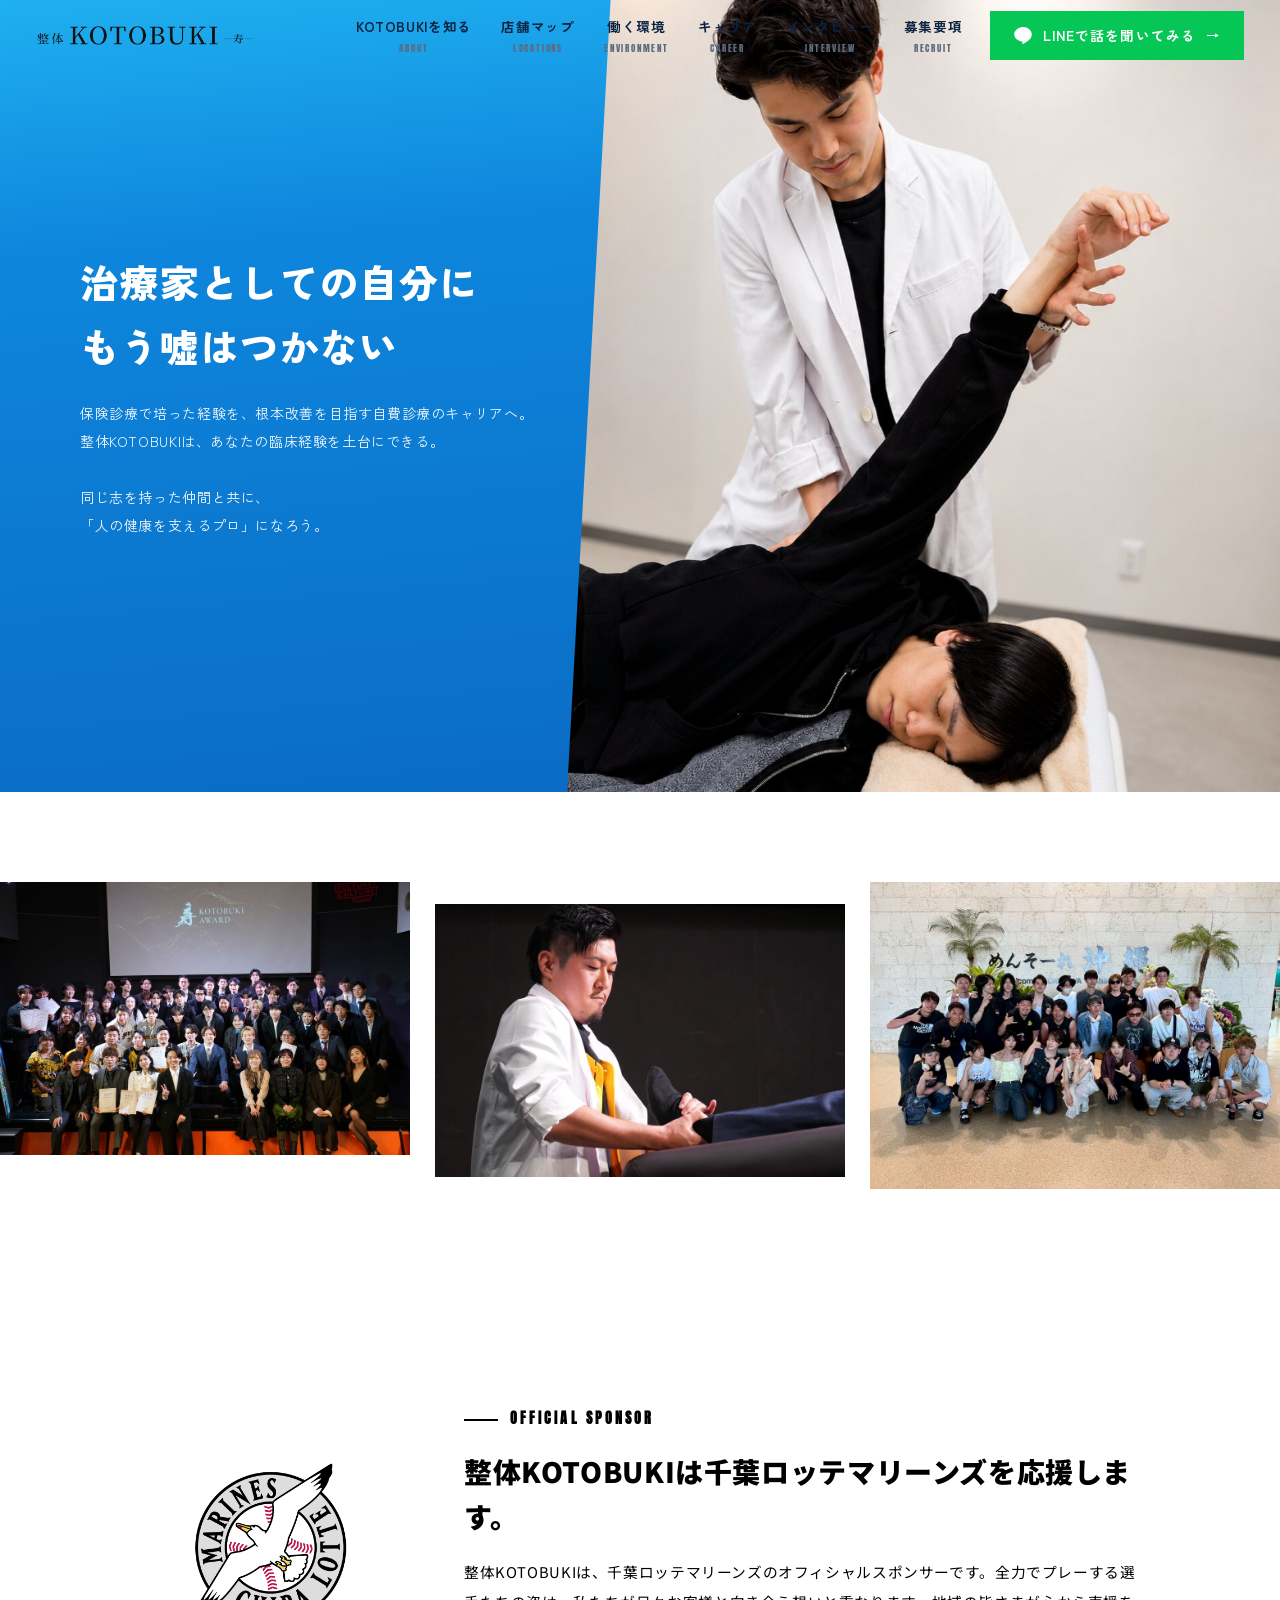
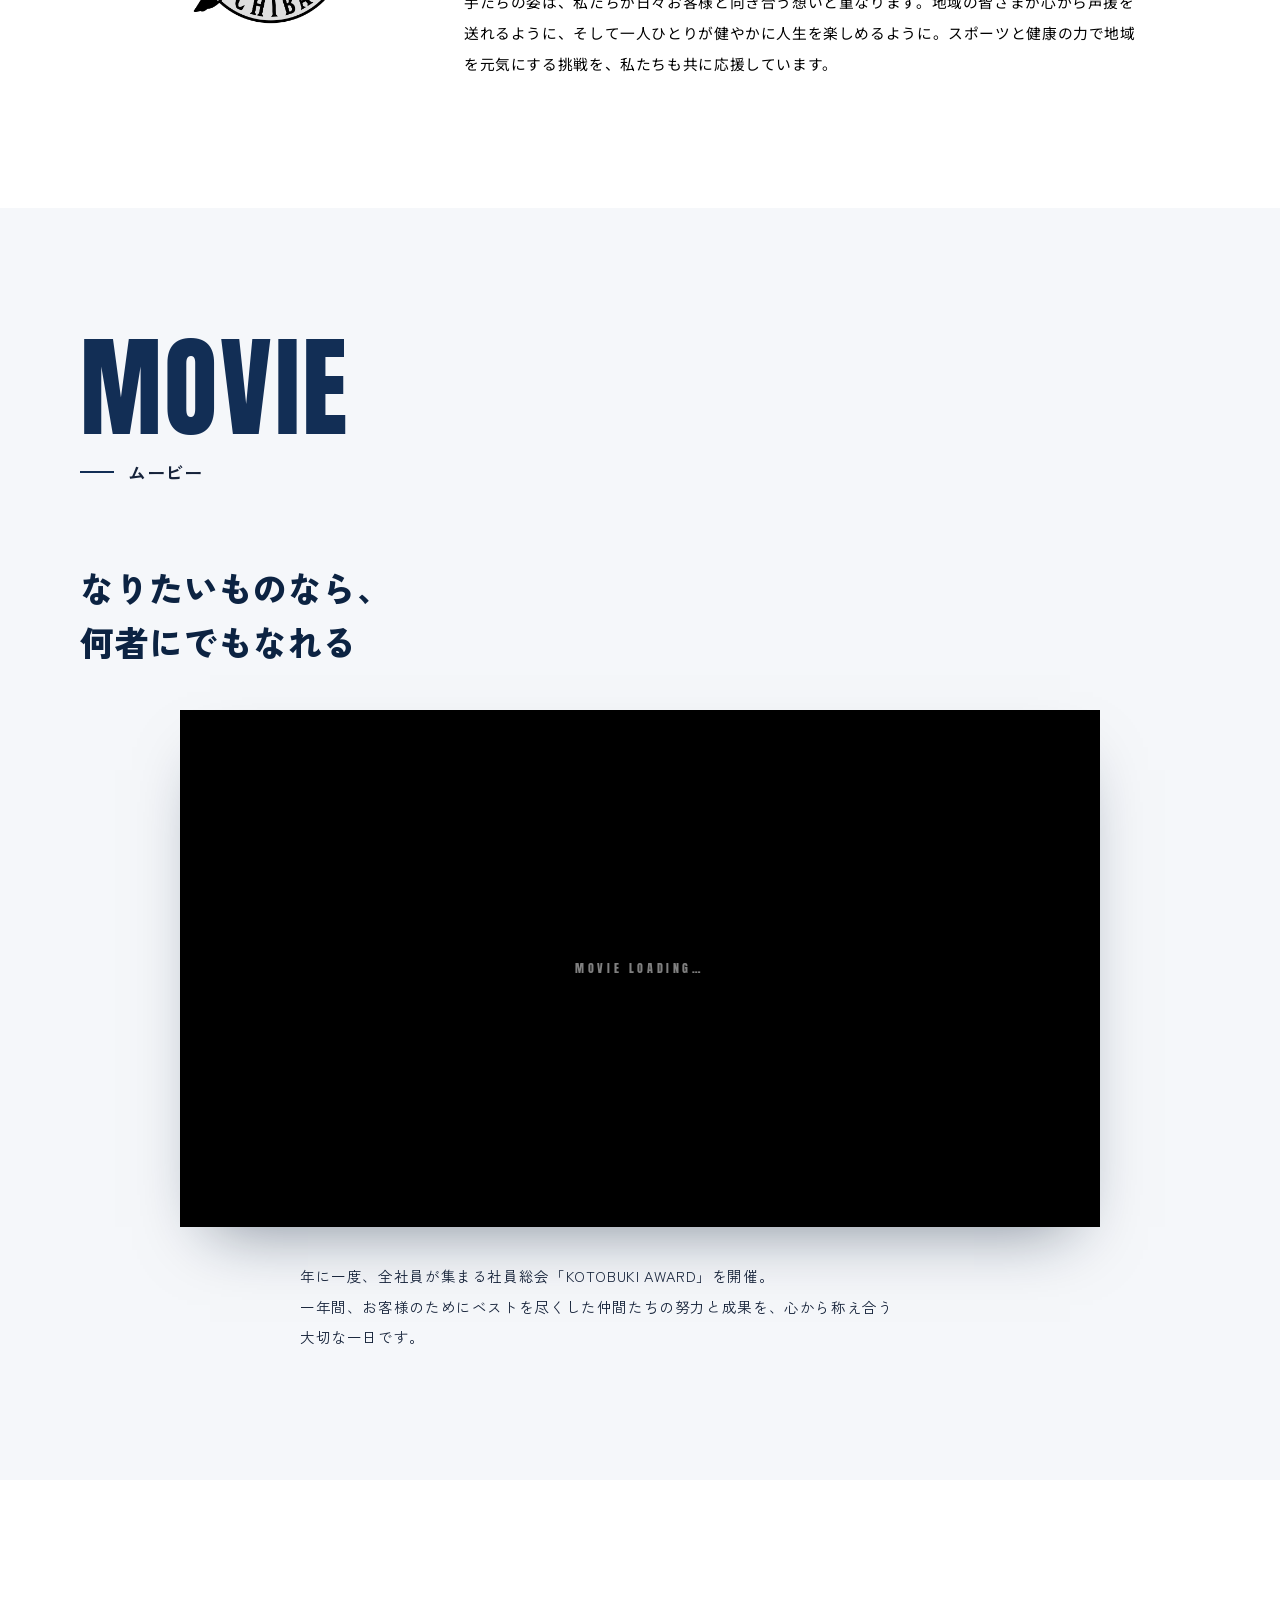
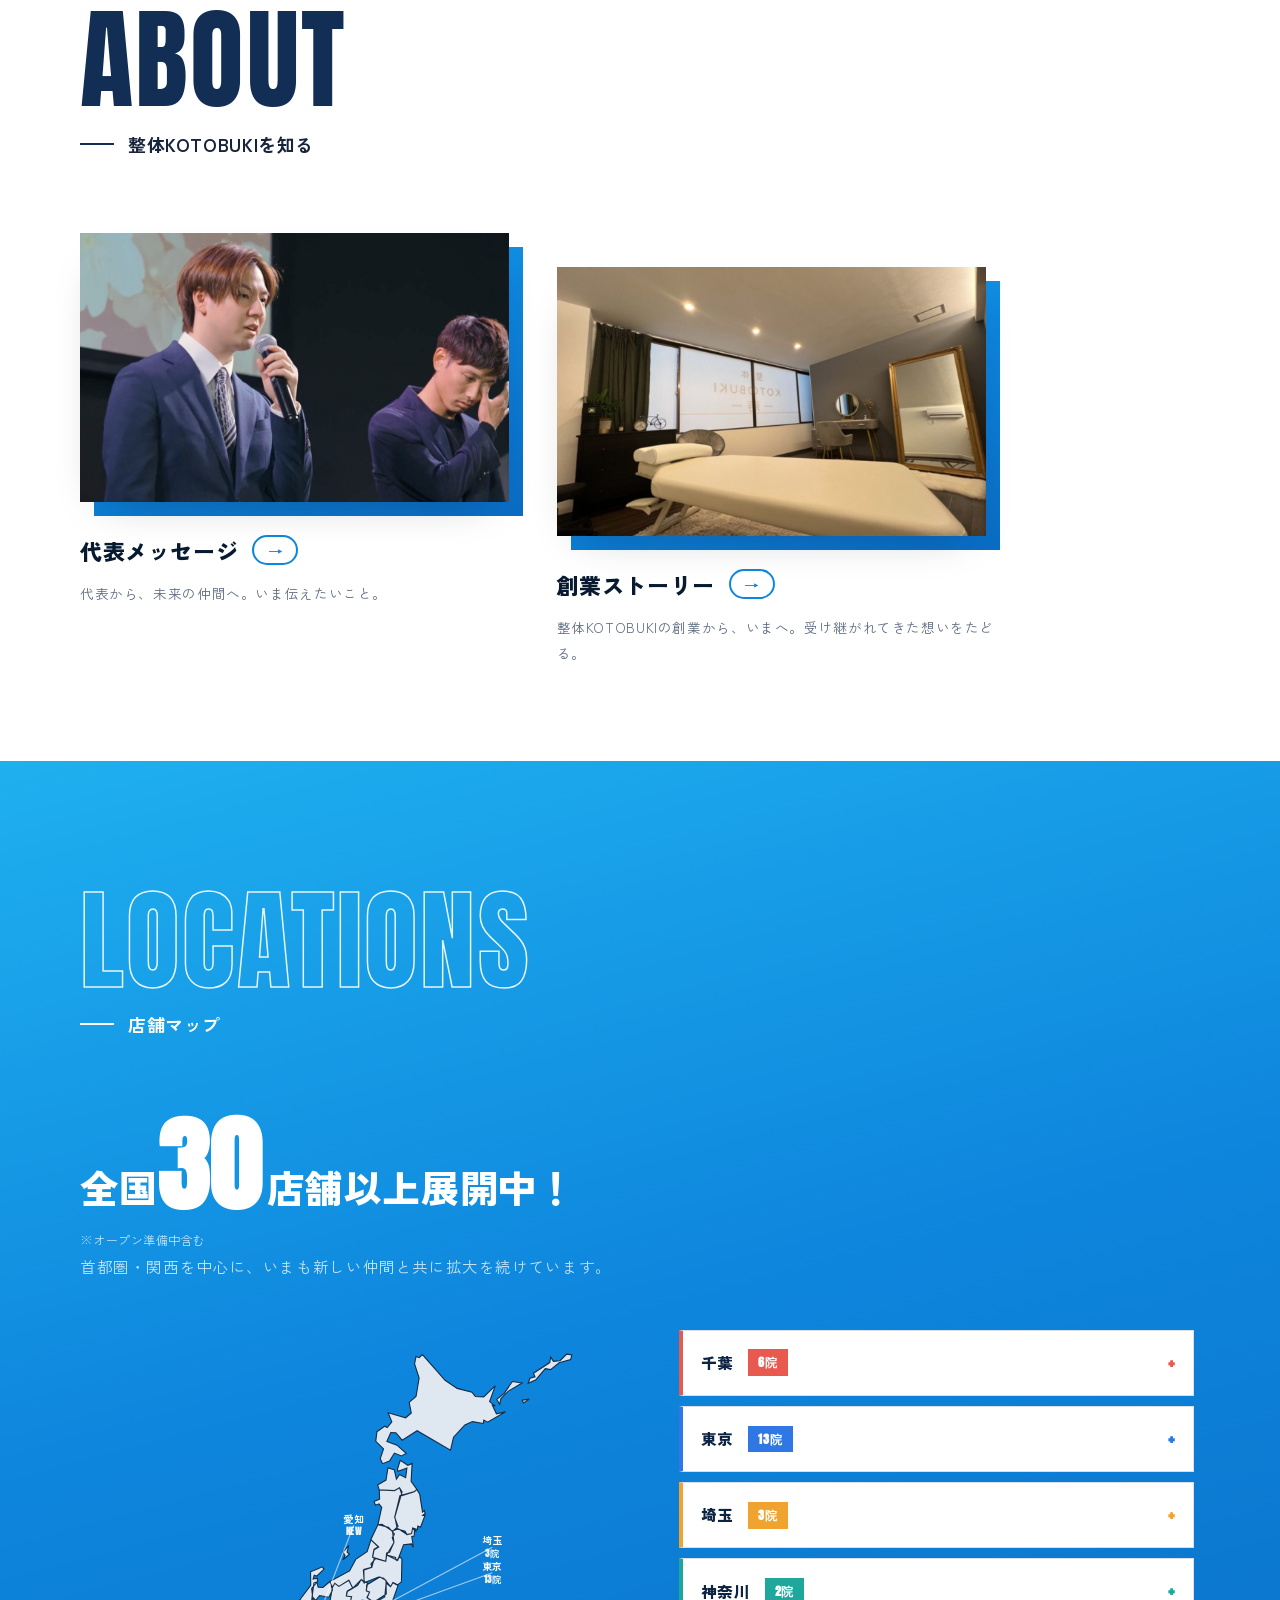
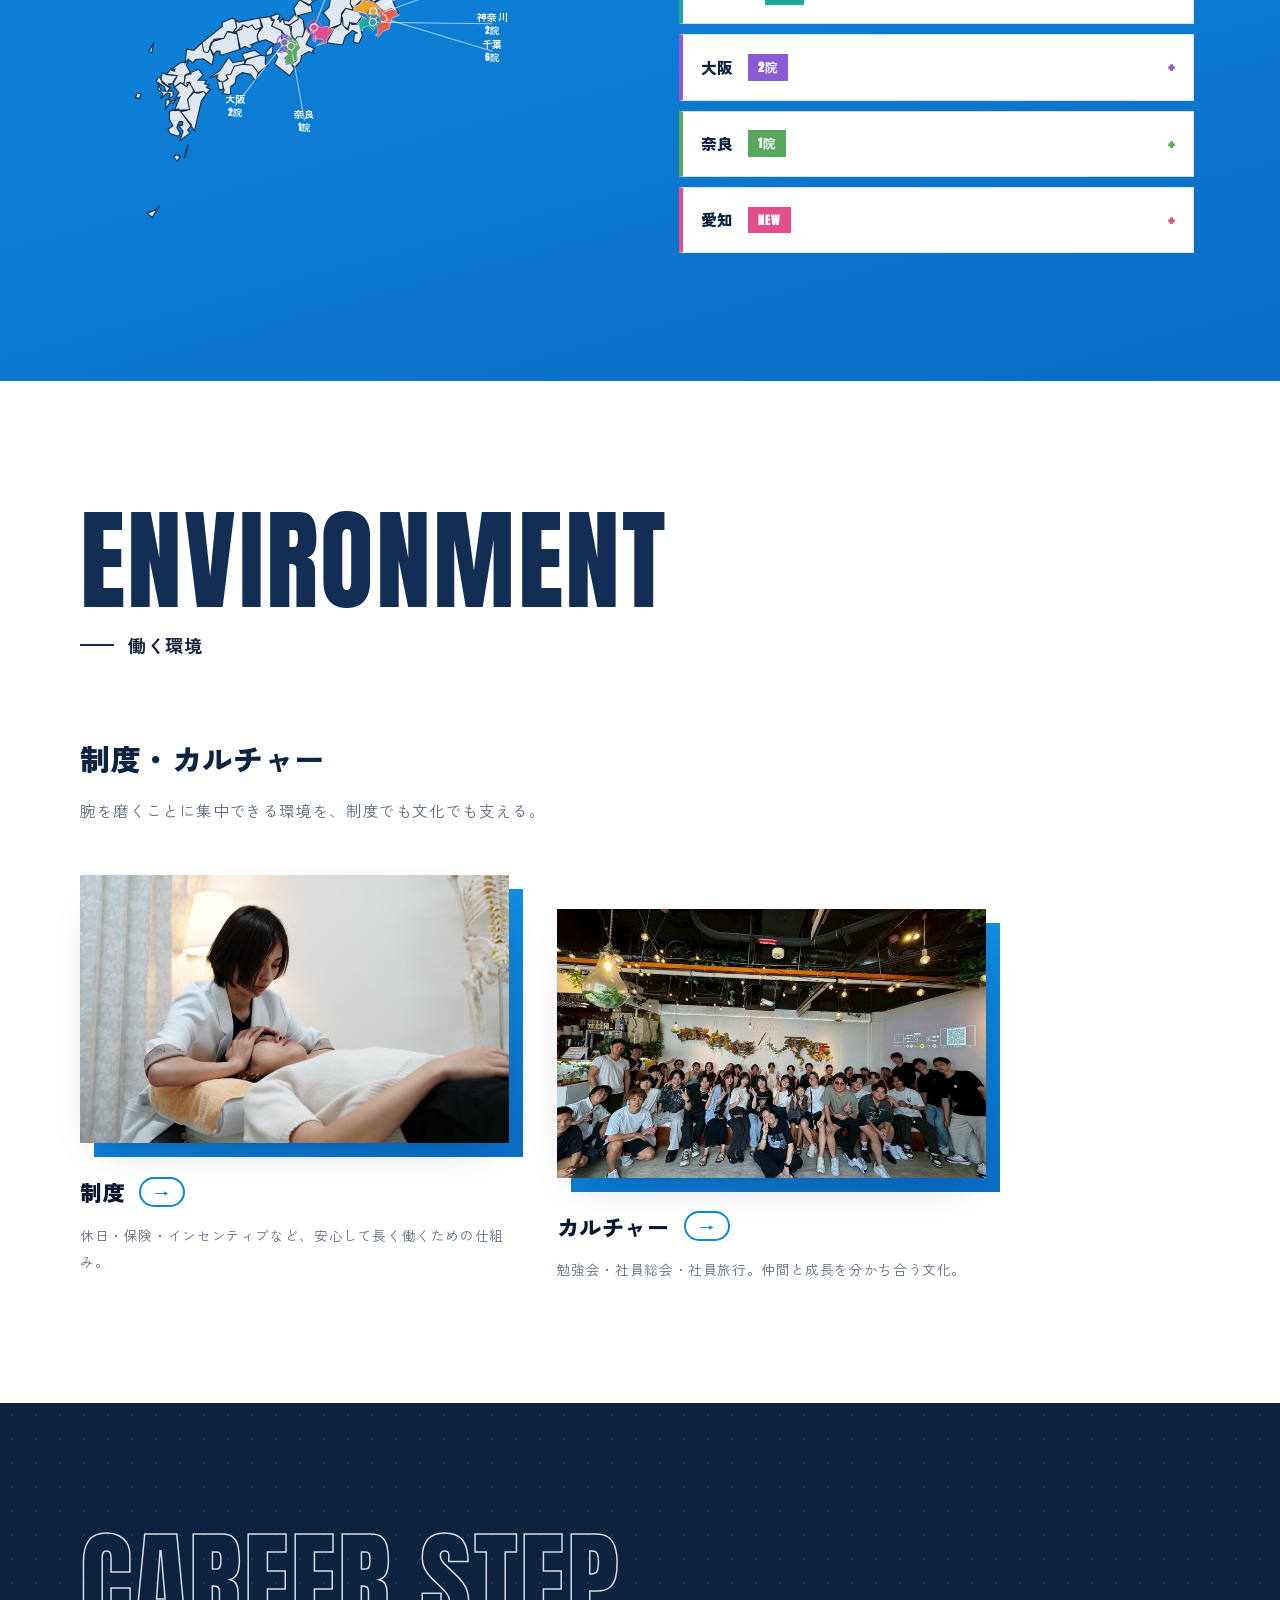
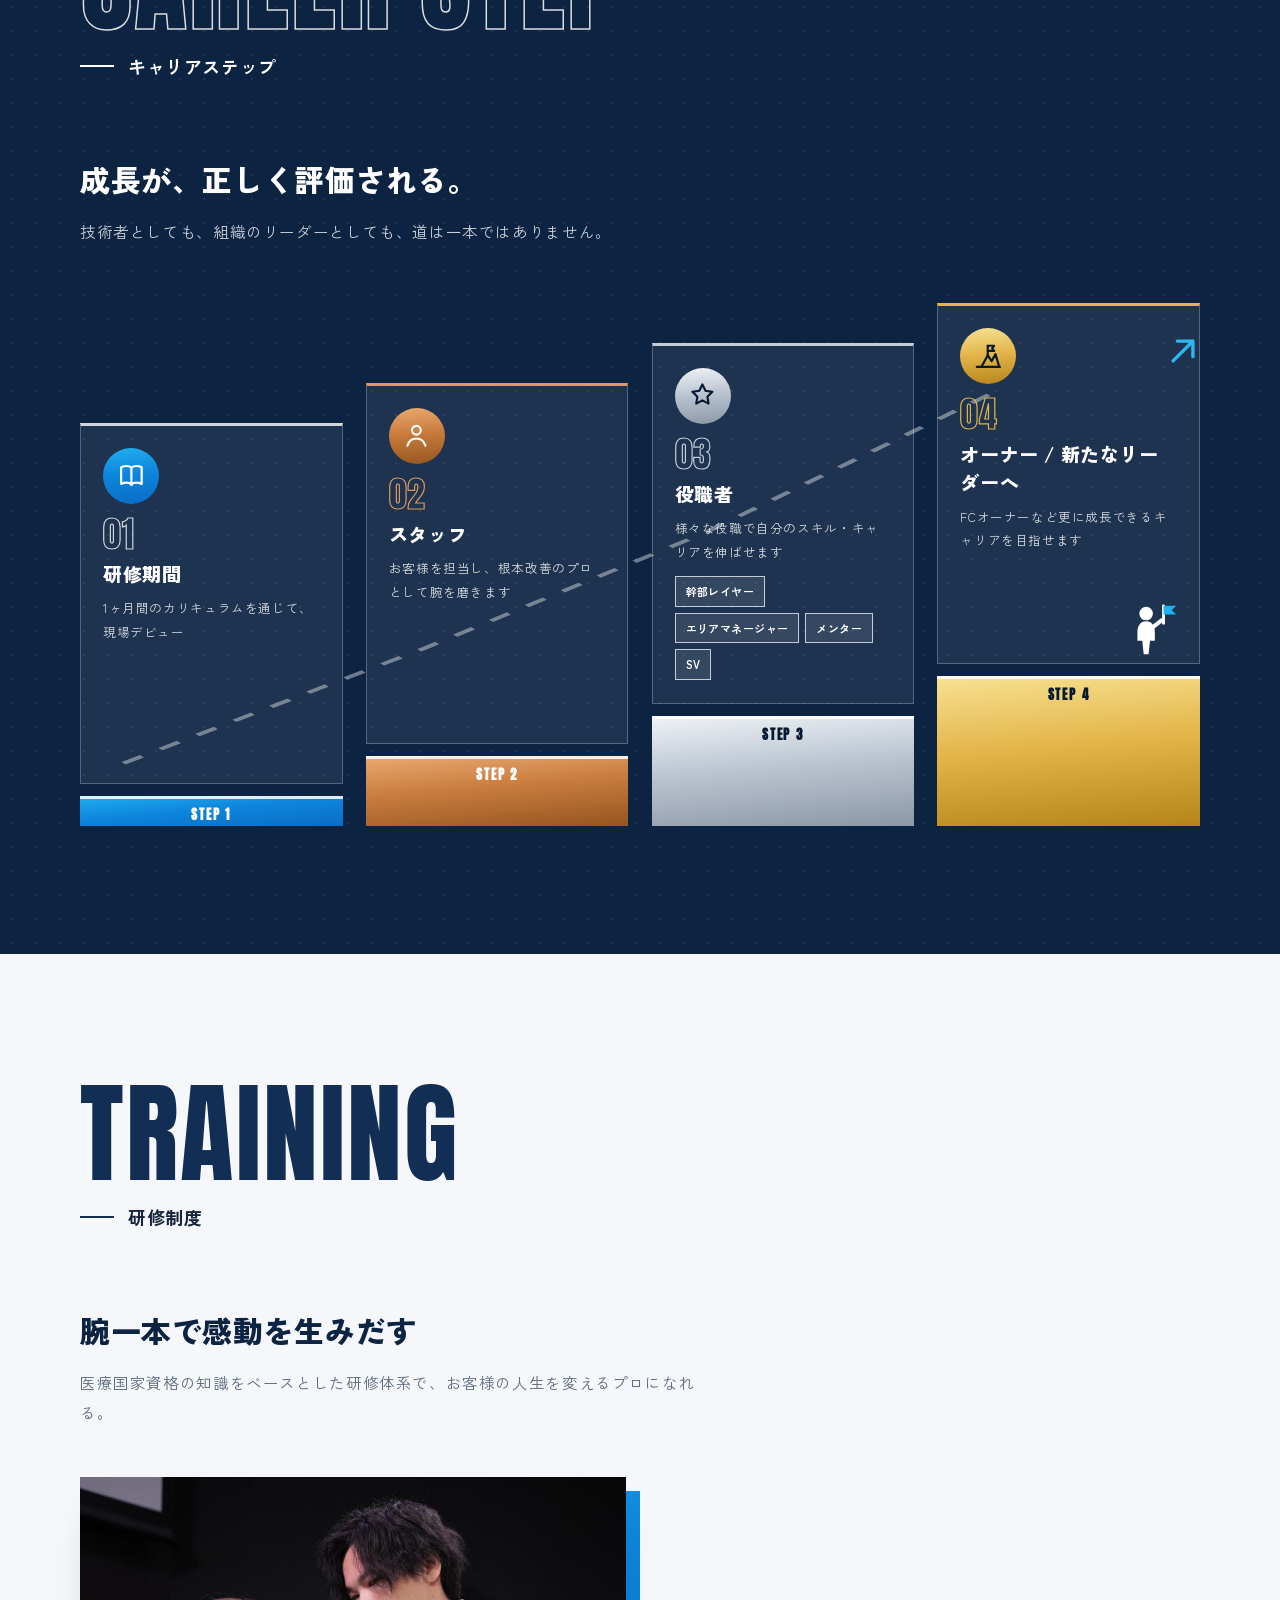
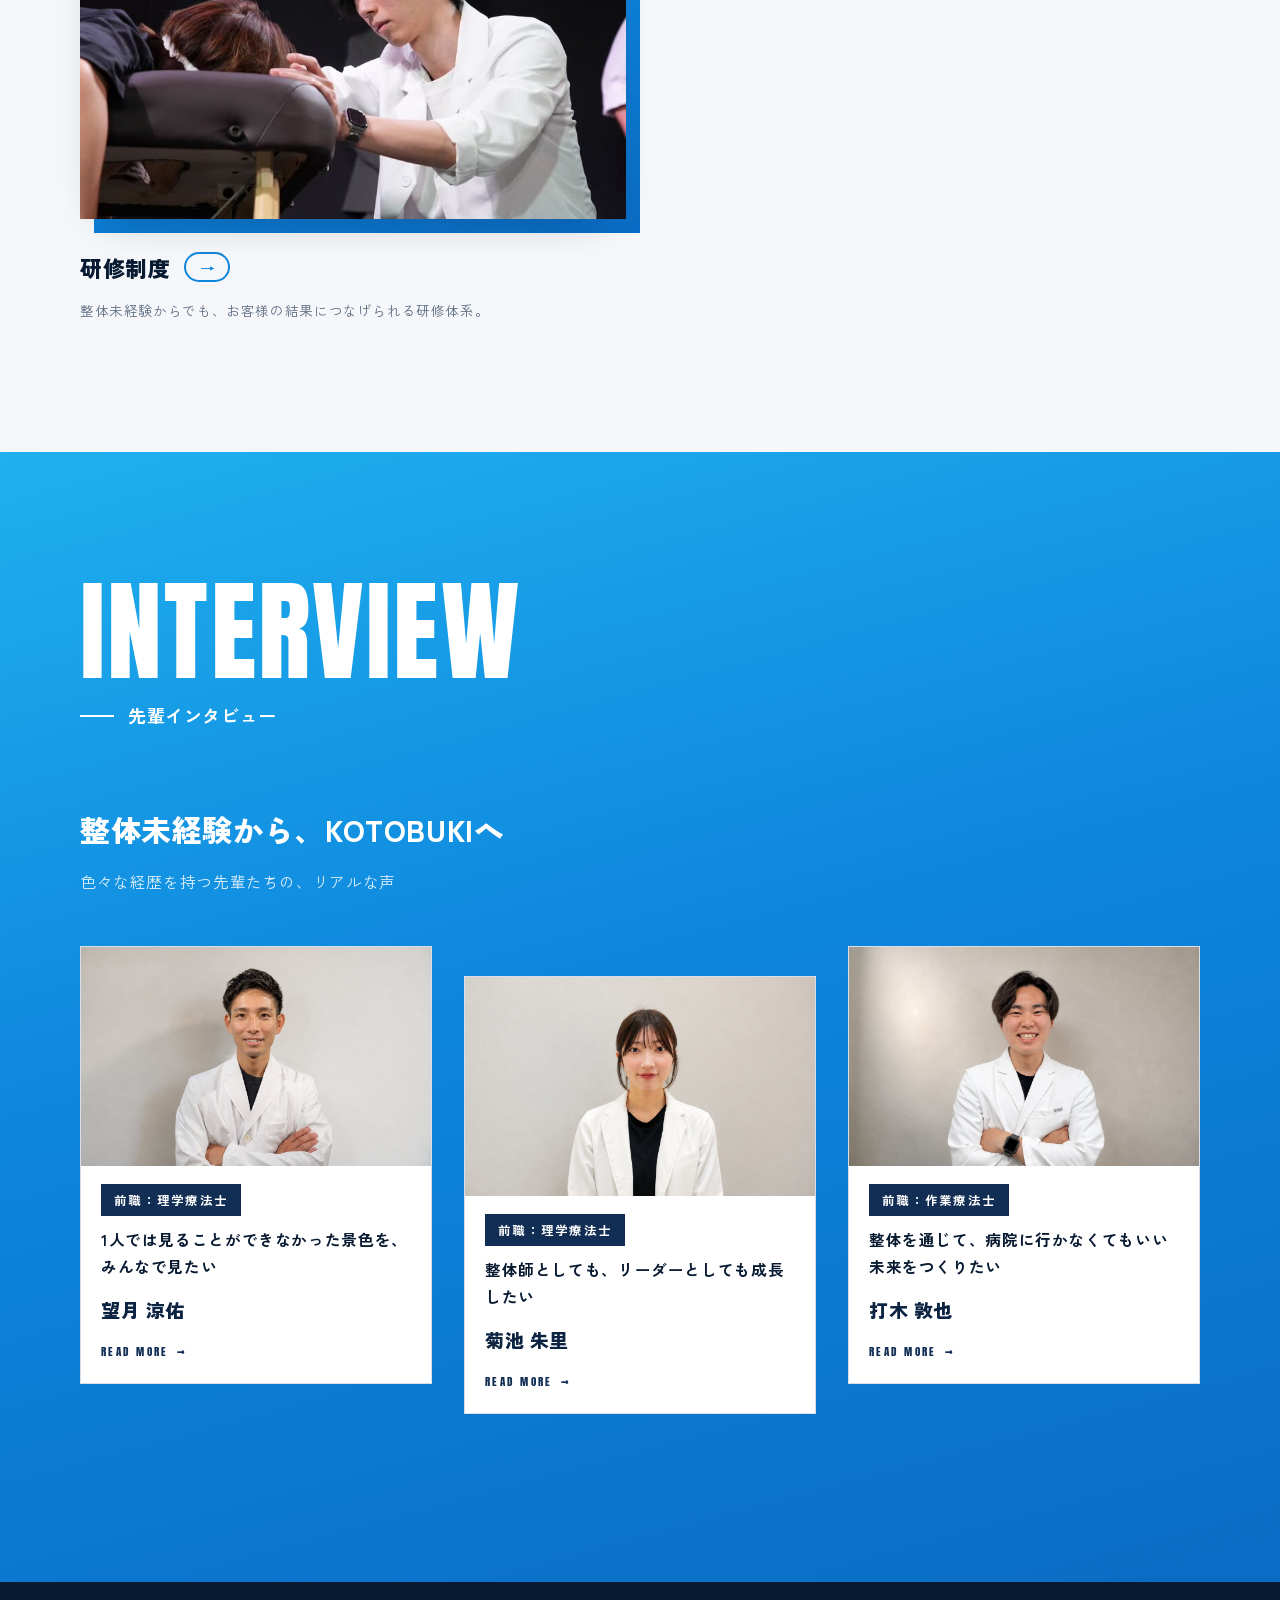
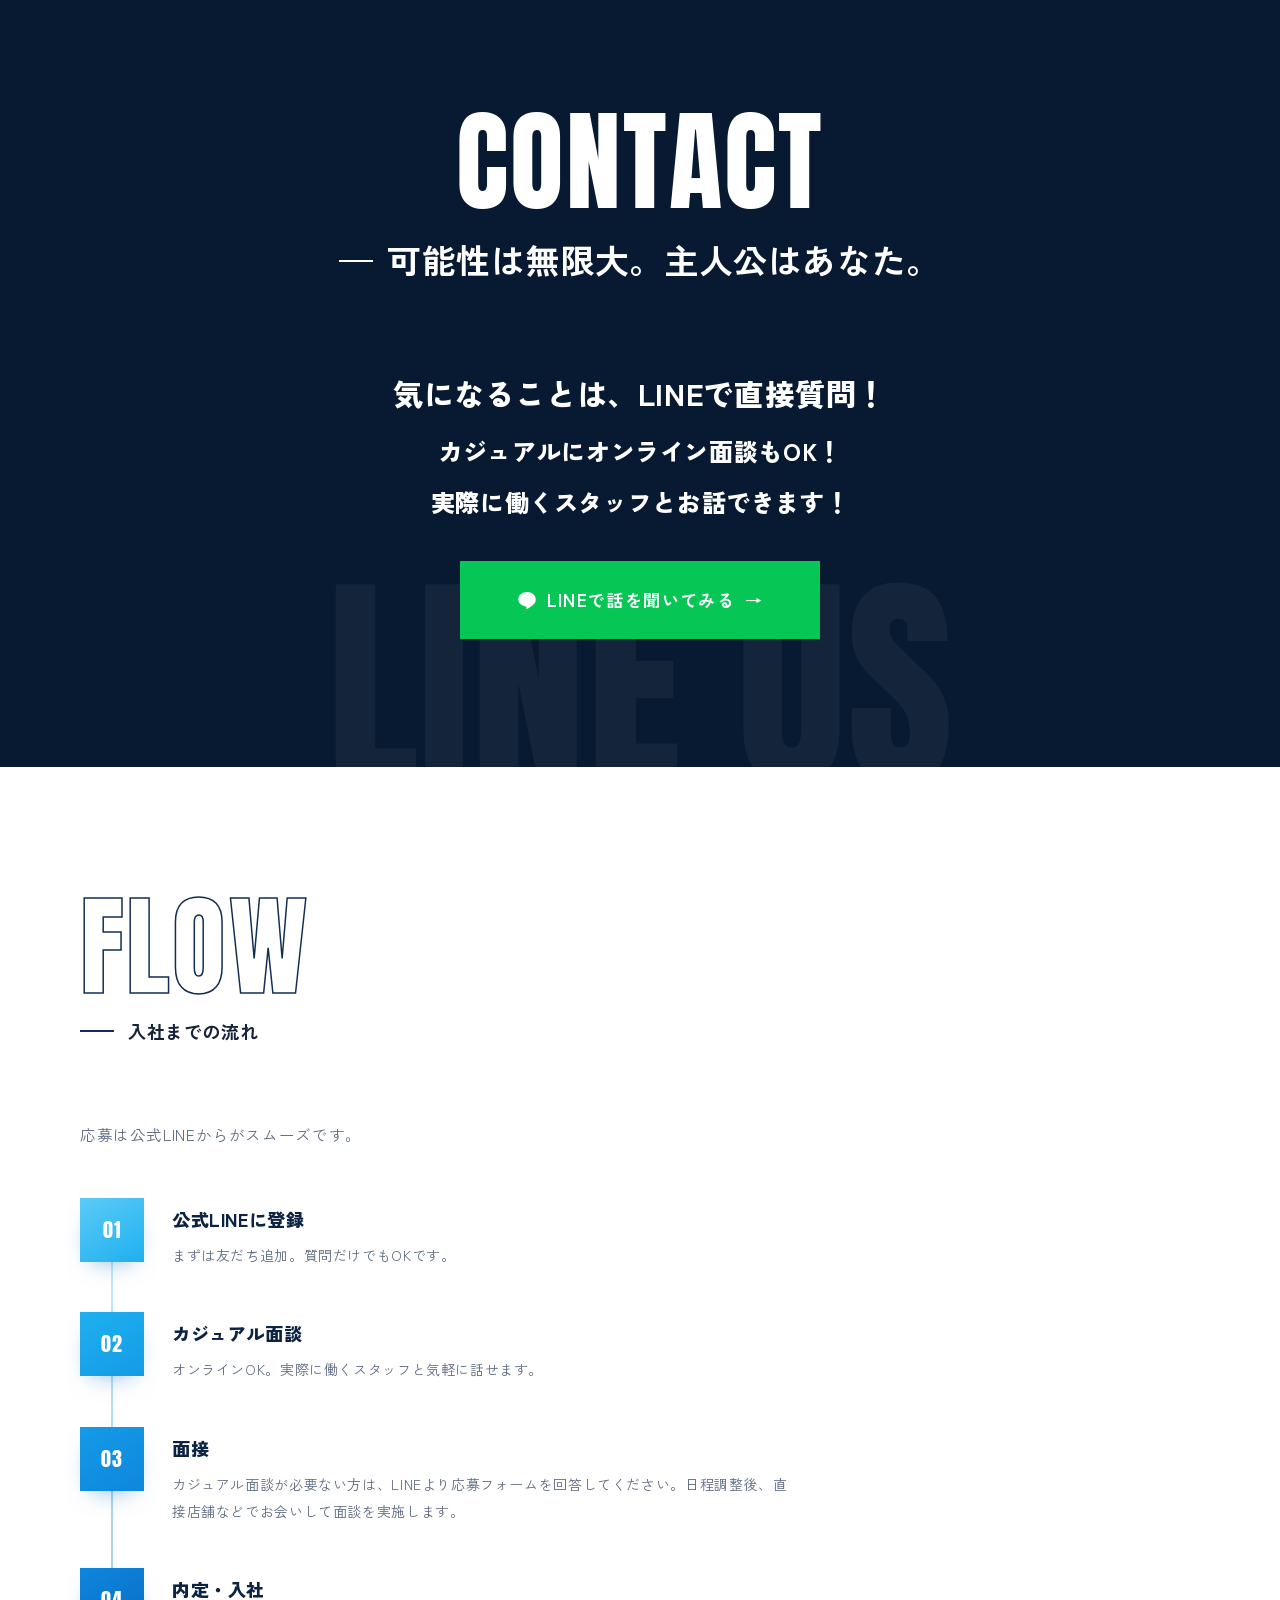
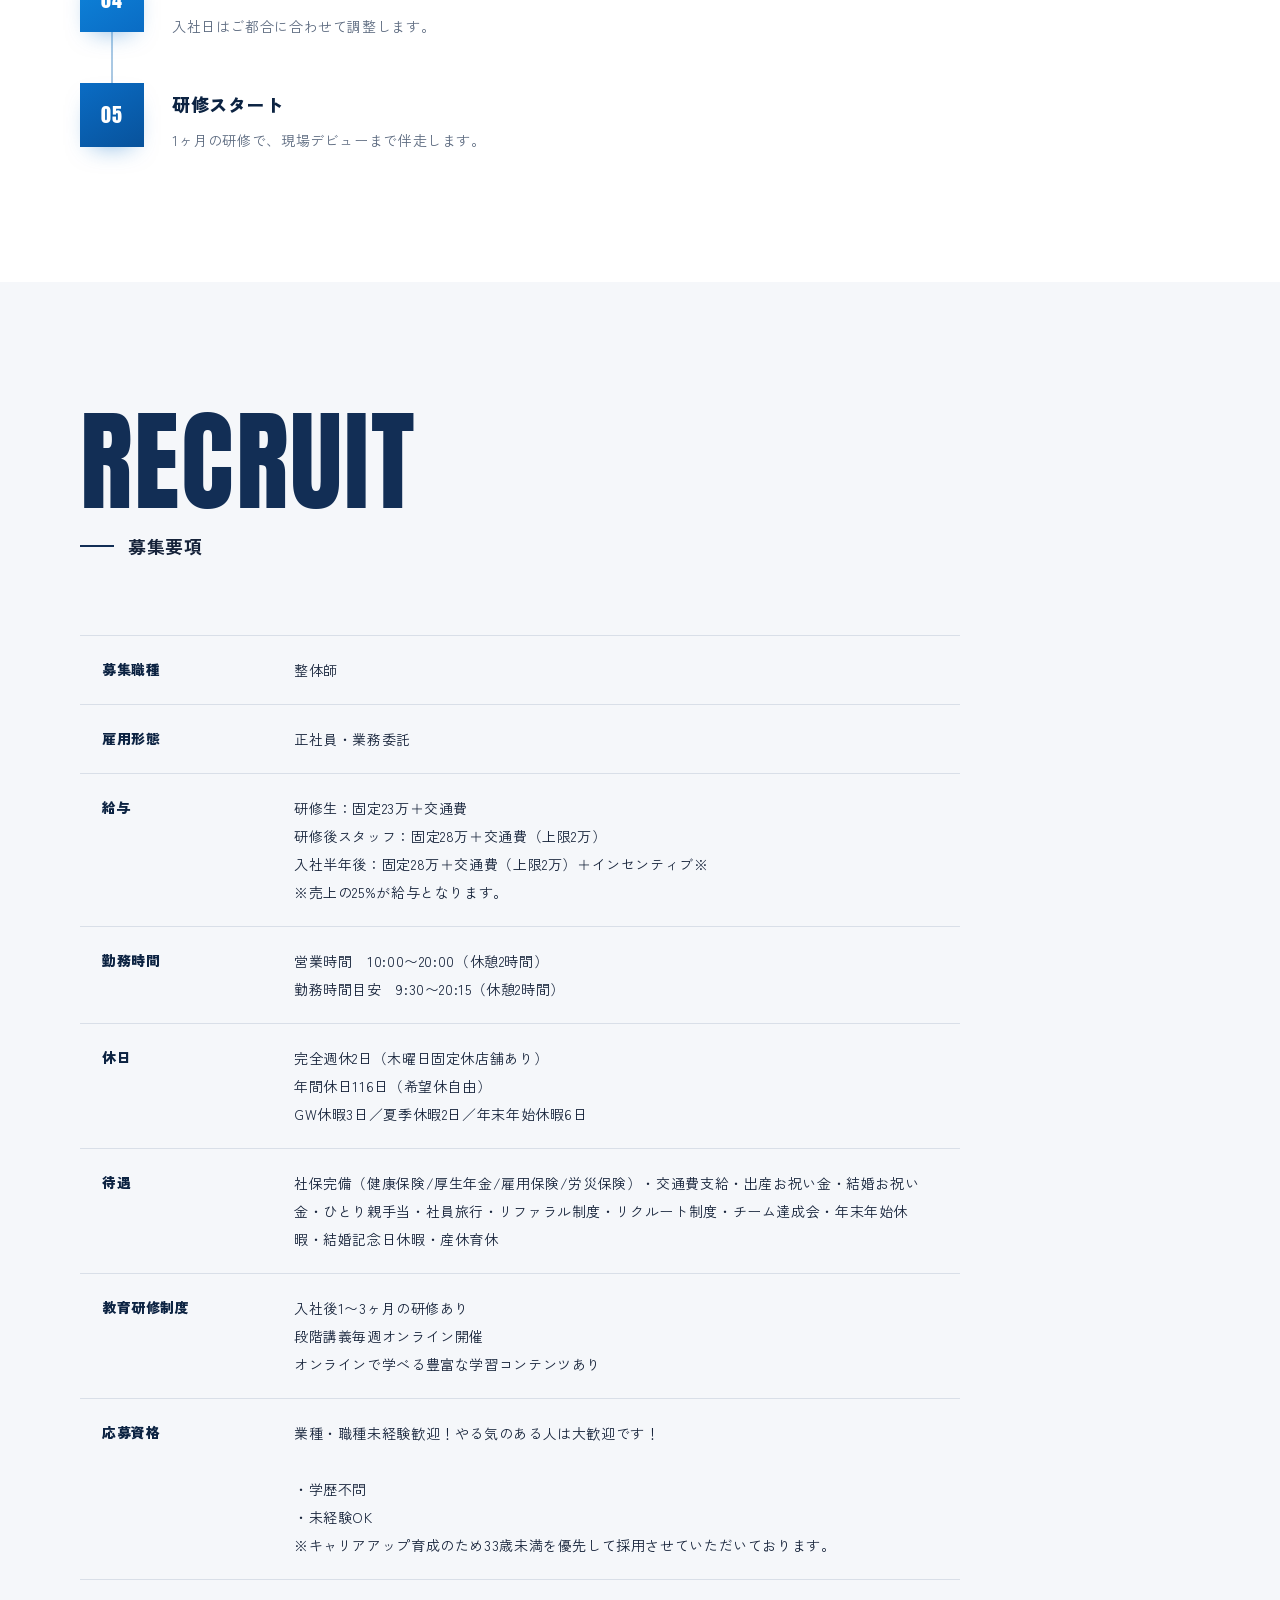
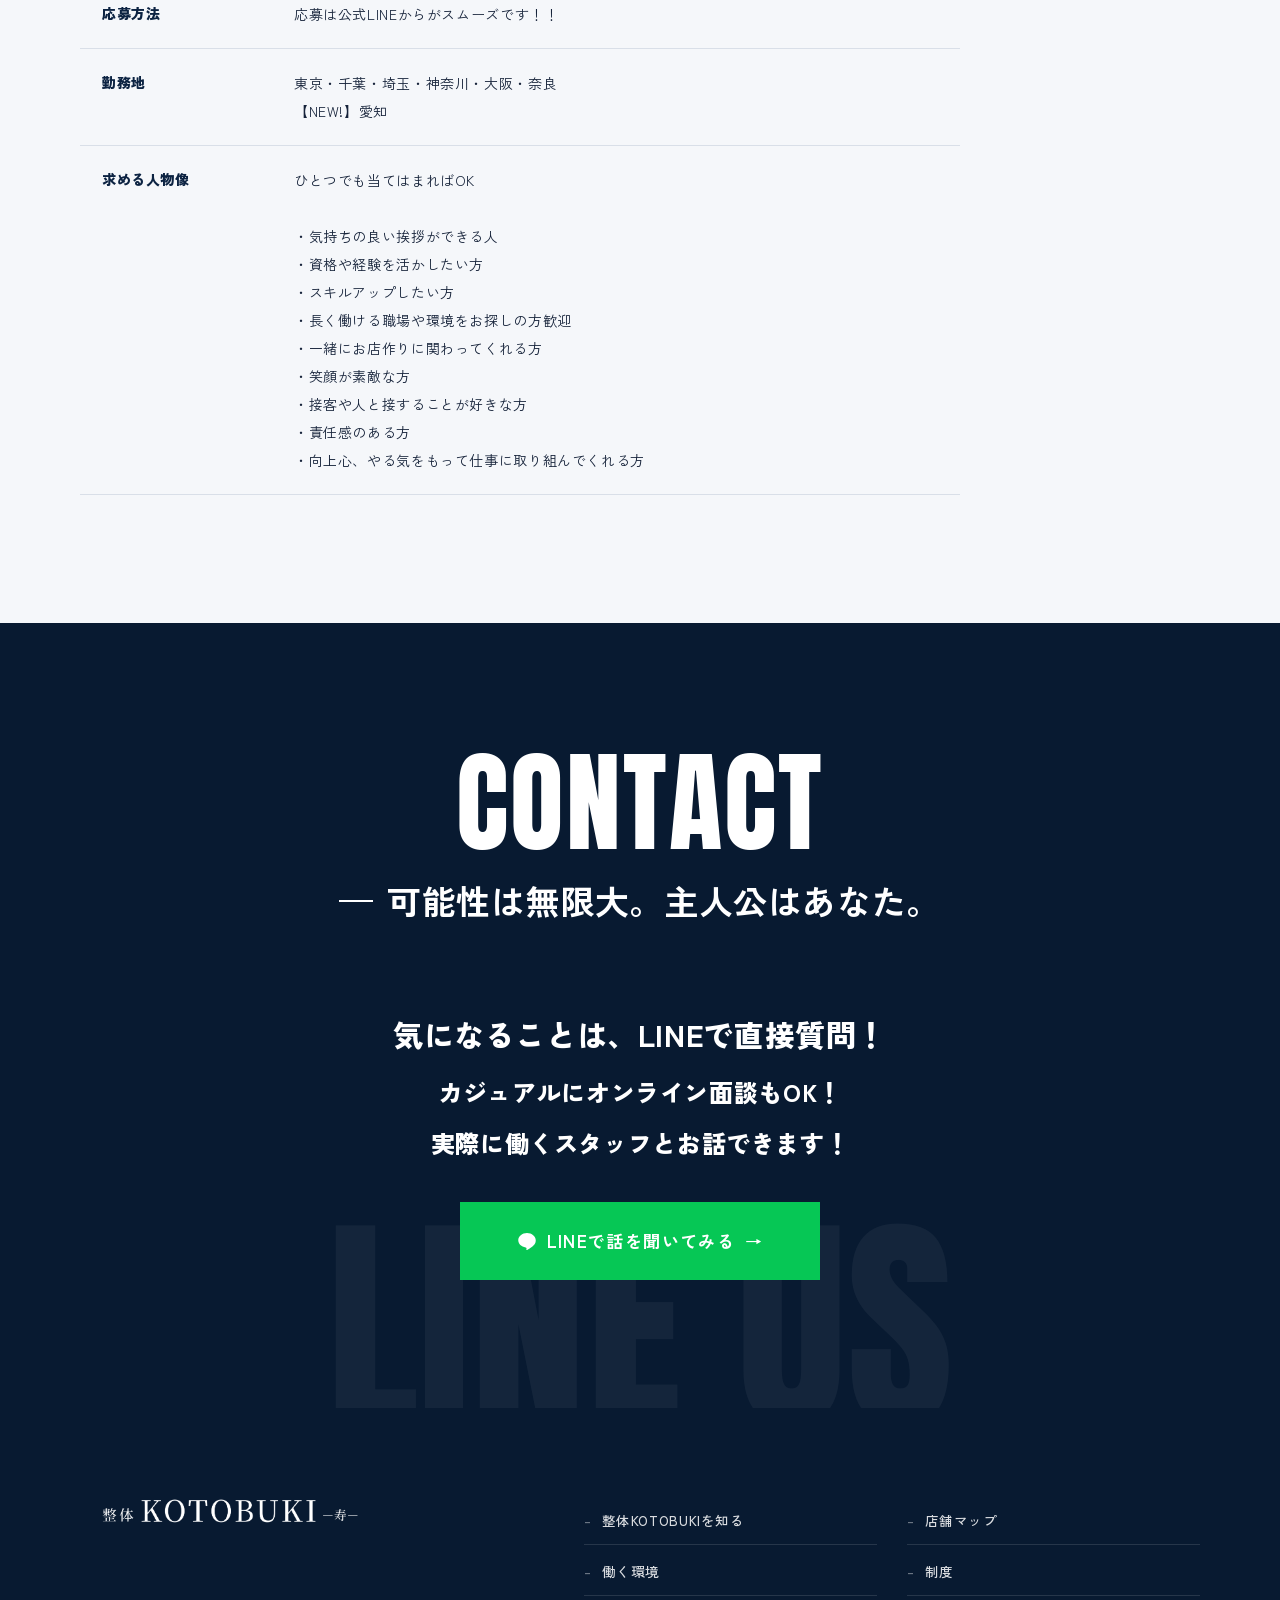
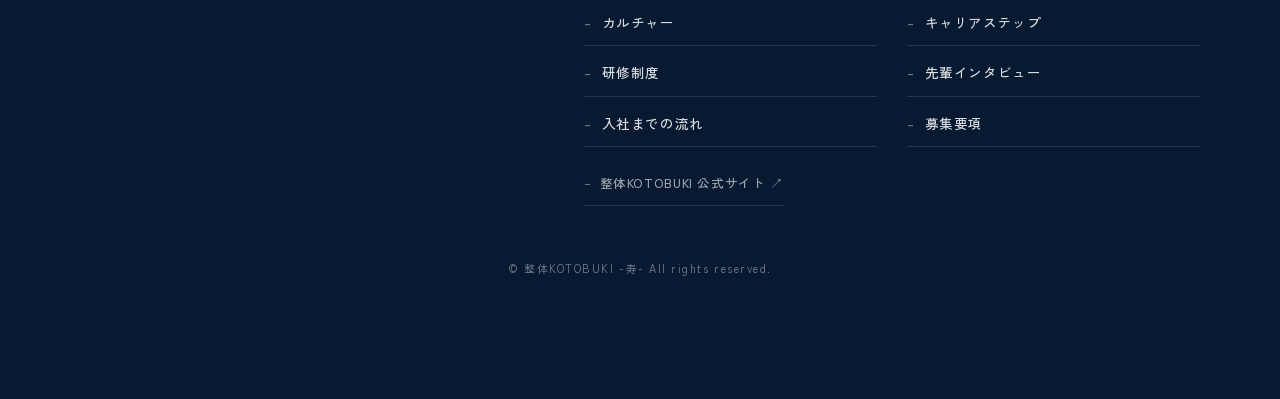
==== commit 35d2315a: "MOVIEの上に千葉ロッテマリーンズ公式スポンサーPRセクションを追加（白背景・黒文字・Noto Sans JP・ロゴアイソレーション確保）" ====
--- a/index.html
+++ b/index.html
@@ -12,10 +12,24 @@
 </script>
 <!-- End Google Tag Manager -->
 <title>整体KOTOBUKI 採用サイト｜治療家としての自分に、もう嘘はつかない</title>
-<meta name="description" content="保険診療で培った経験を、根本改善を目指す自費診療のキャリアへ。理学療法士・作業療法士・柔道整復師の転職なら整体KOTOBUKI。">
+<!-- OGP（SNSでリンクを貼った時の表示） -->
+<meta property="og:type" content="website">
+<meta property="og:site_name" content="整体KOTOBUKI 採用サイト">
+<meta property="og:title" content="整体KOTOBUKI 採用サイト｜治療家としての自分に、もう嘘はつかない">
+<meta property="og:description" content="予防医学を浸透させ、人生100年時代を本物に。保険診療で培った経験を、根本改善を目指す自費診療のキャリアへ。">
+<meta property="og:url" content="https://kotobuki-recruit.netlify.app/">
+<meta property="og:image" content="https://kotobuki-recruit.netlify.app/assets/img/ogp.jpg">
+<meta property="og:image:width" content="1200">
+<meta property="og:image:height" content="630">
+<meta property="og:locale" content="ja_JP">
+<meta name="twitter:card" content="summary_large_image">
+<meta name="twitter:title" content="整体KOTOBUKI 採用サイト｜治療家としての自分に、もう嘘はつかない">
+<meta name="twitter:description" content="予防医学を浸透させ、人生100年時代を本物に。保険診療で培った経験を、根本改善を目指す自費診療のキャリアへ。">
+<meta name="twitter:image" content="https://kotobuki-recruit.netlify.app/assets/img/ogp.jpg">
+<meta name="description" content="予防医学を浸透させ、人生100年時代を本物に。保険診療で培った経験を、根本改善を目指す自費診療のキャリアへ。">
 <link rel="preconnect" href="https://fonts.googleapis.com">
 <link rel="preconnect" href="https://fonts.gstatic.com" crossorigin>
-<link href="https://fonts.googleapis.com/css2?family=Anton&family=Zen+Kaku+Gothic+New:wght@500;700;900&display=swap" rel="stylesheet">
+<link href="https://fonts.googleapis.com/css2?family=Anton&family=Noto+Sans+JP:wght@400;500;700;900&family=Zen+Kaku+Gothic+New:wght@500;700;900&display=swap" rel="stylesheet">
 <link rel="stylesheet" href="css/style.css">
 </head>
 <body data-page="index">
@@ -23,6 +37,7 @@
 <main>
   <section id="hero" aria-label="メインビジュアル"></section>
   <section id="gallery" aria-label="職場の写真"></section>
+  <section id="sponsor" class="sec sponsor-sec"></section>
   <section id="movie" class="sec sec--off"></section>
   <section id="about" class="sec"></section>
   <section id="map" class="sec sec--off"></section>
--- a/css/style.css
+++ b/css/style.css
@@ -1216,3 +1216,73 @@
   .voice-grid{grid-template-columns:1fr;max-width:420px;margin:0 auto}
   .voice-photo .imgbox{aspect-ratio:16/11}
 }
+
+/* =====================================================
+   タッチデバイス最適化: タップ即遷移（ホバー演出を無効化）
+   マウス環境(hover:hover)以外では、カードのホバー変形を打ち消し、
+   タップ時の遅延感をなくす。タップ中は軽い押下フィードバックのみ。
+   ===================================================== */
+@media (hover: none), (pointer: coarse) {
+  /* 遷移系カードのホバー変形をすべて無効化（タップで即反応） */
+  .about-card:hover .imgwrap::after,
+  .about-card:hover .imgbox img,
+  .about-card:hover .go,
+  .iv-card:hover .imgbox img,
+  .iv-card:hover .more::after,
+  .cul-item:hover .cul-img::after,
+  .cul-item:hover .cul-img .imgbox img,
+  .voice-card:hover .voice-photo .imgbox img {
+    transform: none !important;
+  }
+  .about-card:hover .go{background:var(--white);color:var(--blue-fresh-3)}
+
+  /* タップ中のハイライトを消し、軽い押下感だけ付与 */
+  .about-card, .iv-card, .cul-item, a.btn-line, .go {
+    -webkit-tap-highlight-color: transparent;
+  }
+  .about-card:active, .iv-card:active {
+    opacity: .72;
+    transition: opacity .05s linear;
+  }
+  a.btn-line:active { transform: scale(.98); transition: transform .05s linear; }
+}
+
+/* =====================================================
+   公式スポンサー（千葉ロッテマリーンズ）
+   背景白・文字黒・Noto Sans JP。ロゴは高さの1/5のアイソレーション確保
+   ===================================================== */
+.sponsor-sec{background:#fff;font-family:"Noto Sans JP",sans-serif}
+.sponsor-inner{
+  display:grid;grid-template-columns:auto 1fr;gap:clamp(28px,5vw,72px);align-items:center;
+  max-width:1000px;margin:0 auto;
+}
+.sponsor-logo{display:flex;justify-content:center}
+/* アイソレーション: ロゴの周囲に「ロゴ高さの1/5」の余白を確保し、その中に何も入れない */
+.sponsor-iso{
+  display:block;width:clamp(180px,22vw,260px);
+  padding:20%;               /* = ロゴ高さ(=幅)の1/5。上下左右に確保 */
+  box-sizing:content-box;
+}
+.sponsor-iso .imgbox{aspect-ratio:1154/1204;background:transparent;box-shadow:none}
+.sponsor-iso .imgbox img{object-fit:contain}
+.sponsor-iso .ph{background:transparent}
+.sponsor-label{
+  font-family:var(--font-en);font-size:clamp(12px,1.4vw,14px);letter-spacing:.22em;
+  color:#000;font-weight:700;display:flex;align-items:center;gap:12px;margin-bottom:16px;
+}
+.sponsor-label::before{content:"";width:34px;height:2px;background:#000}
+.sponsor-title{
+  font-family:"Noto Sans JP",sans-serif;font-weight:900;color:#000;
+  font-size:clamp(19px,2.5vw,28px);line-height:1.6;margin-bottom:18px;
+}
+.sponsor-text{
+  font-family:"Noto Sans JP",sans-serif;font-weight:400;color:#000;
+  font-size:clamp(14px,1.15vw,15.5px);line-height:2.1;
+}
+@media (max-width:760px){
+  .sponsor-inner{grid-template-columns:1fr;gap:8px;text-align:center}
+  .sponsor-label{justify-content:center}
+  .sponsor-label::before{display:none}
+  .sponsor-iso{width:clamp(150px,44vw,200px);margin:0 auto}
+  .sponsor-text{text-align:left}
+}
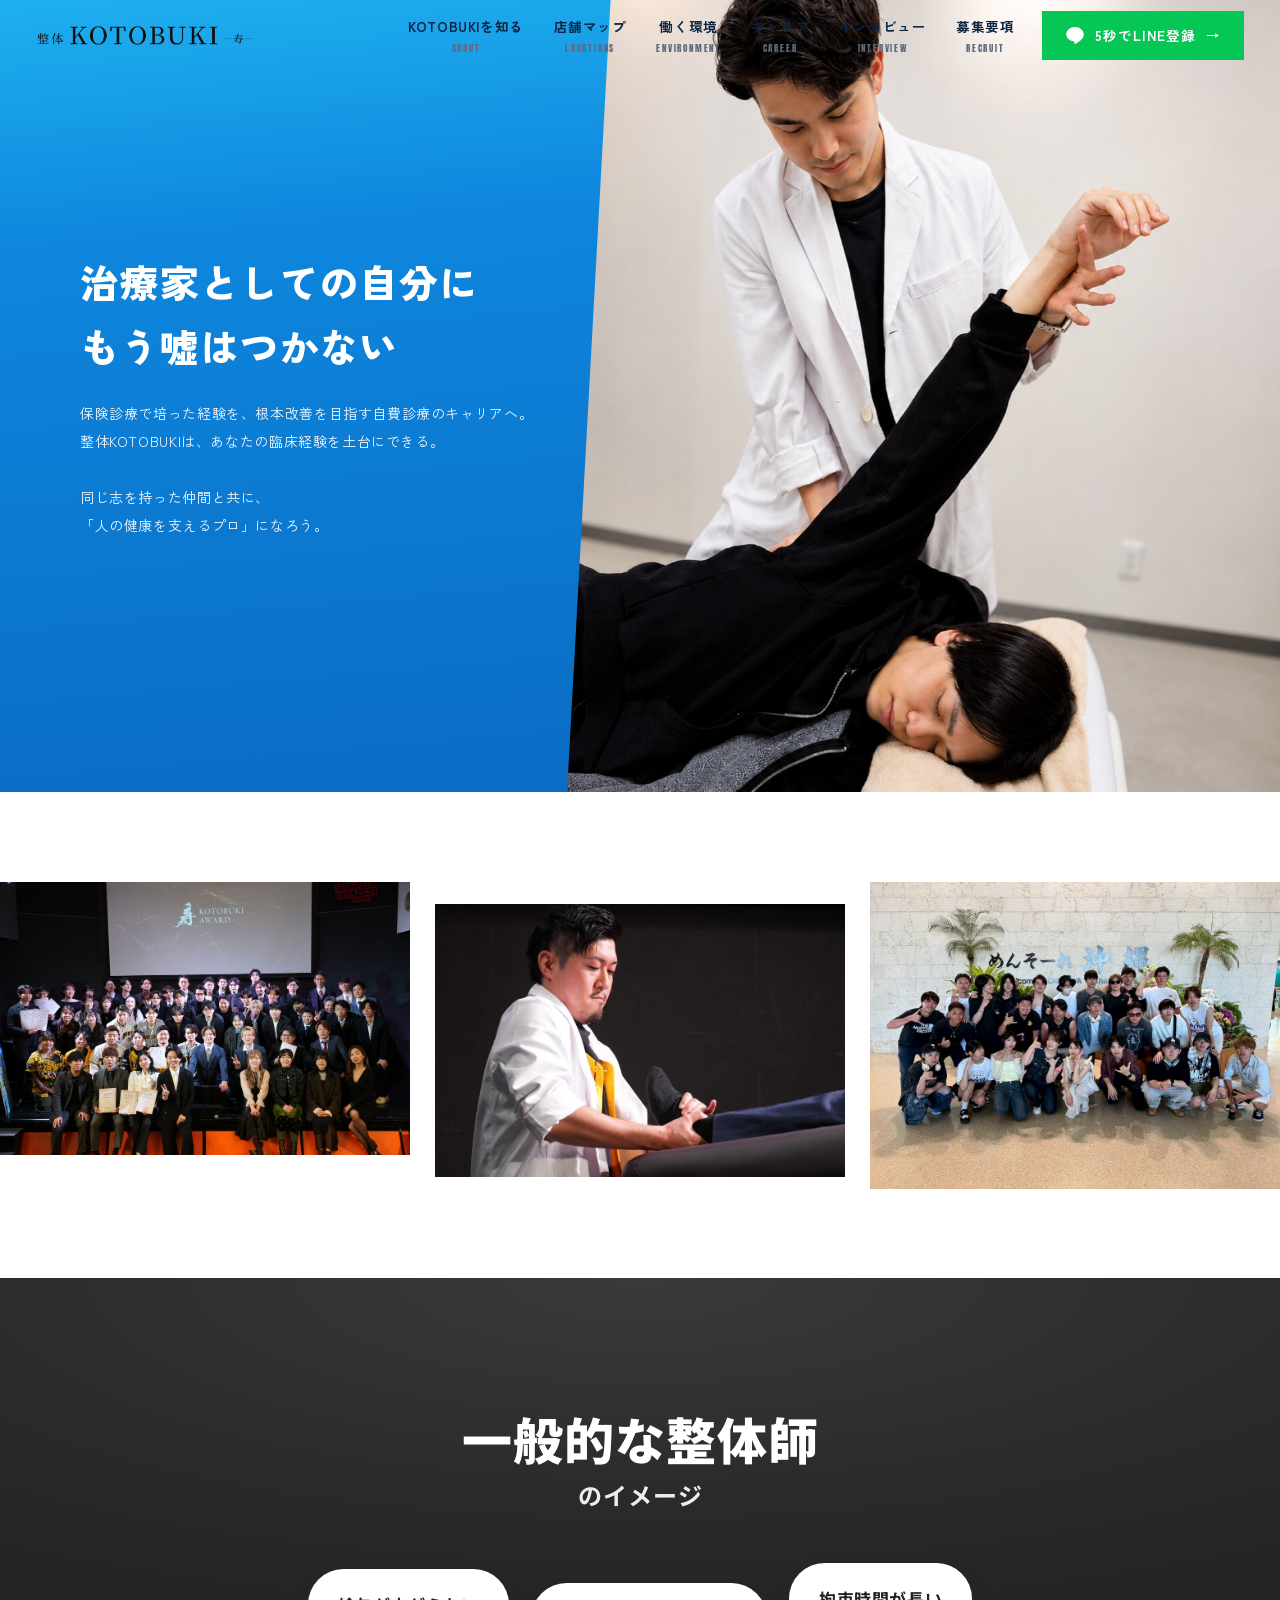
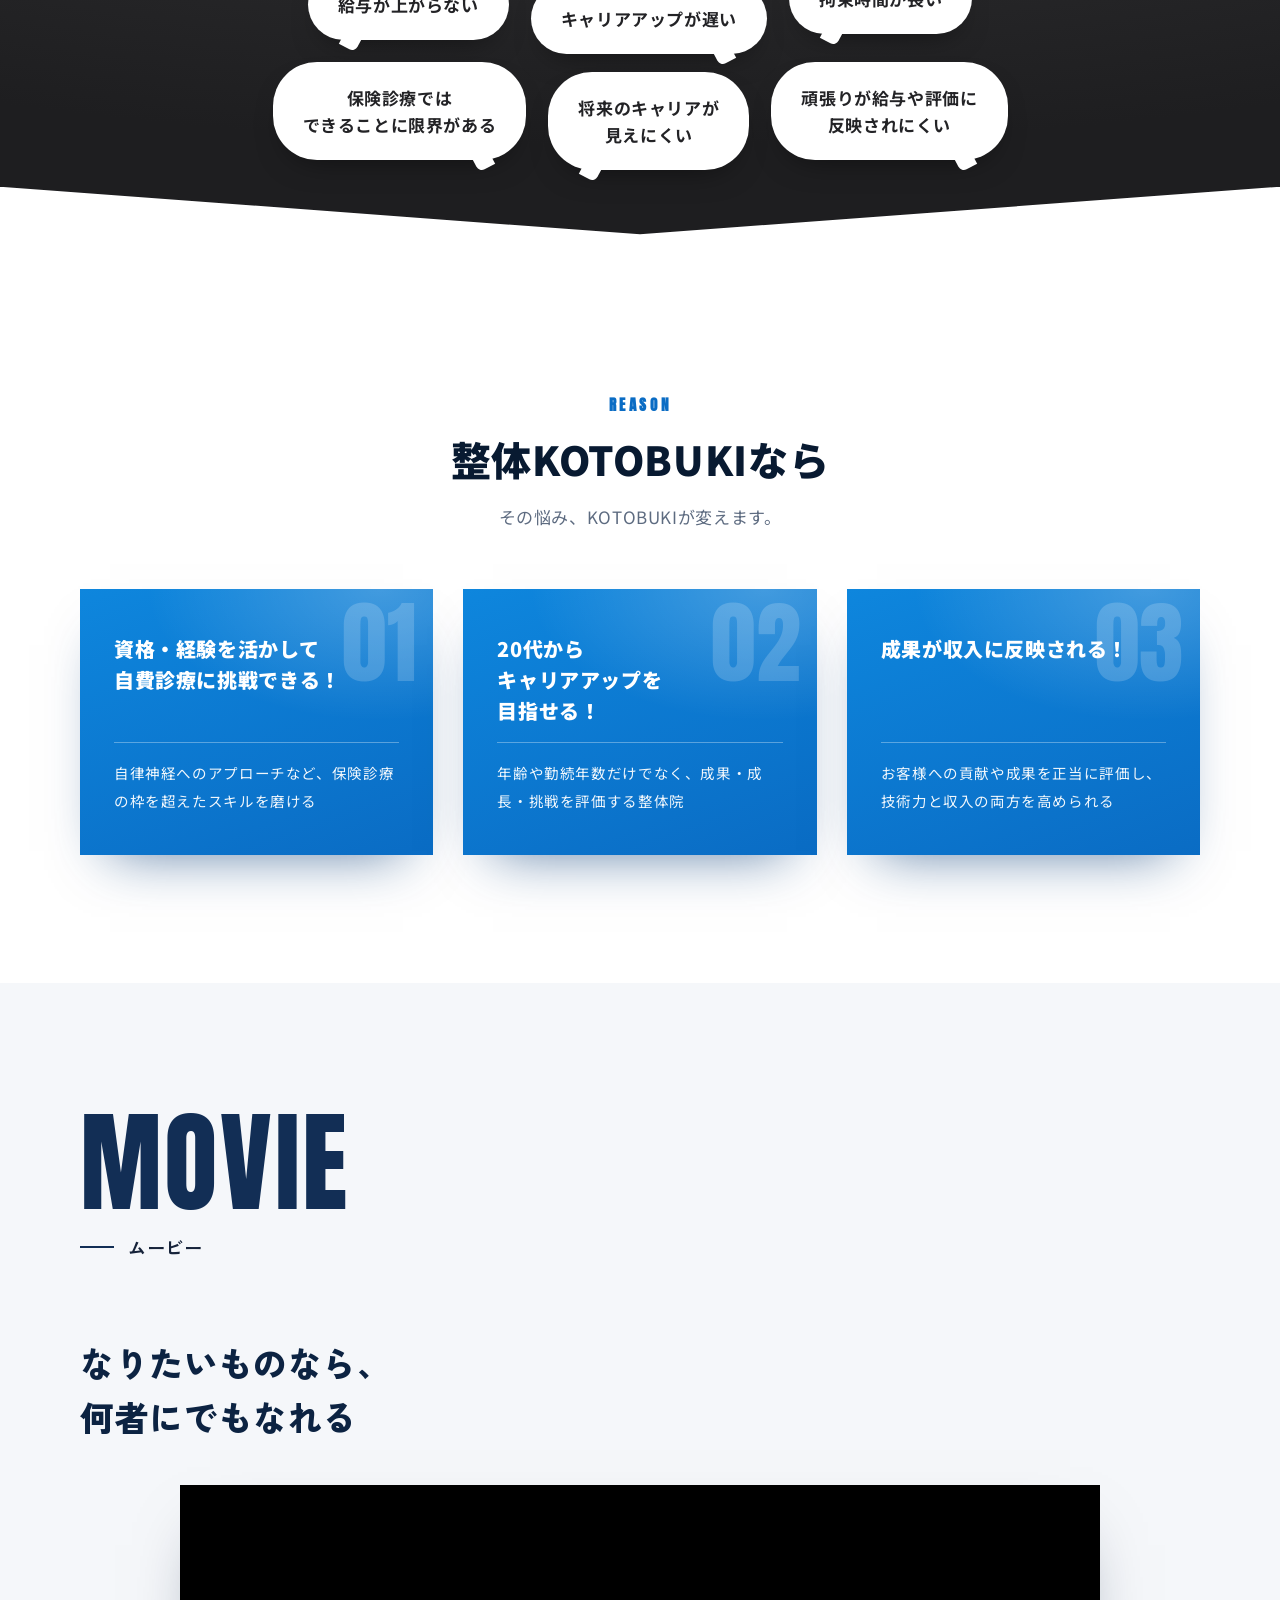
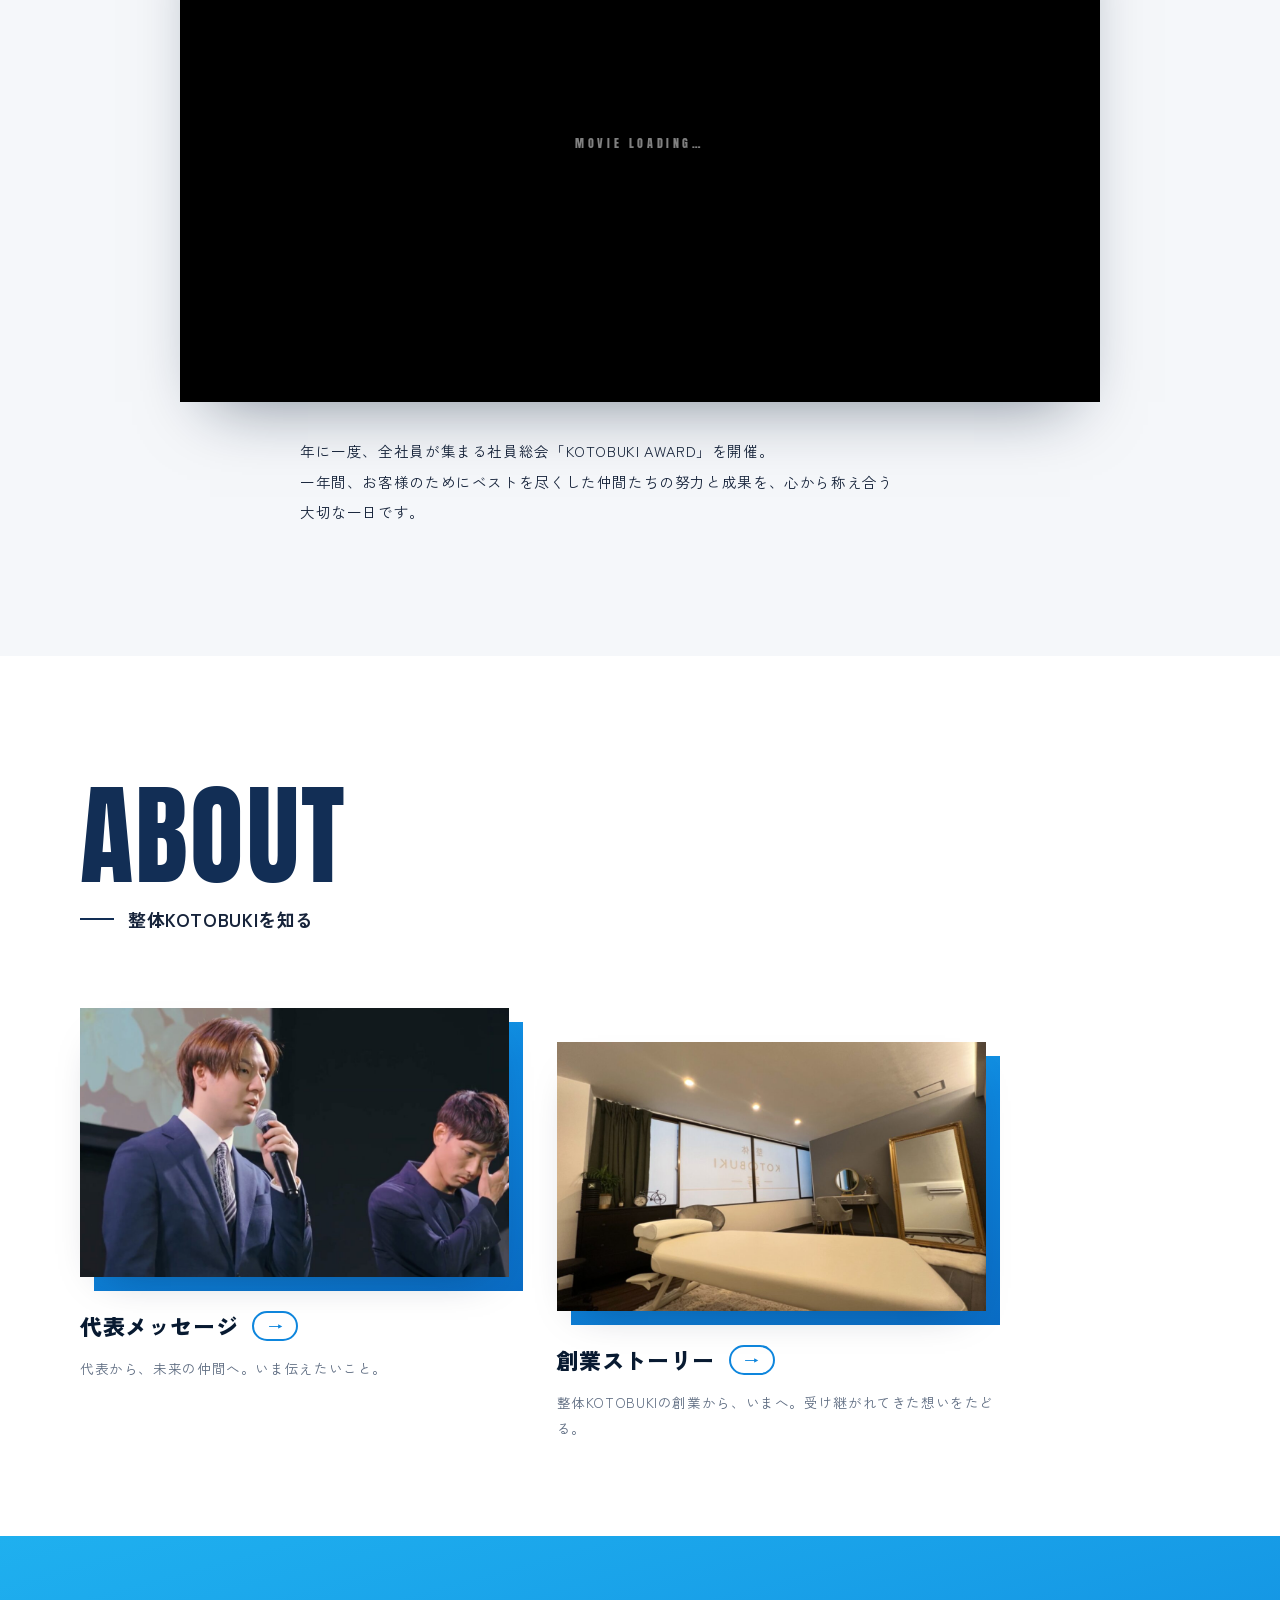
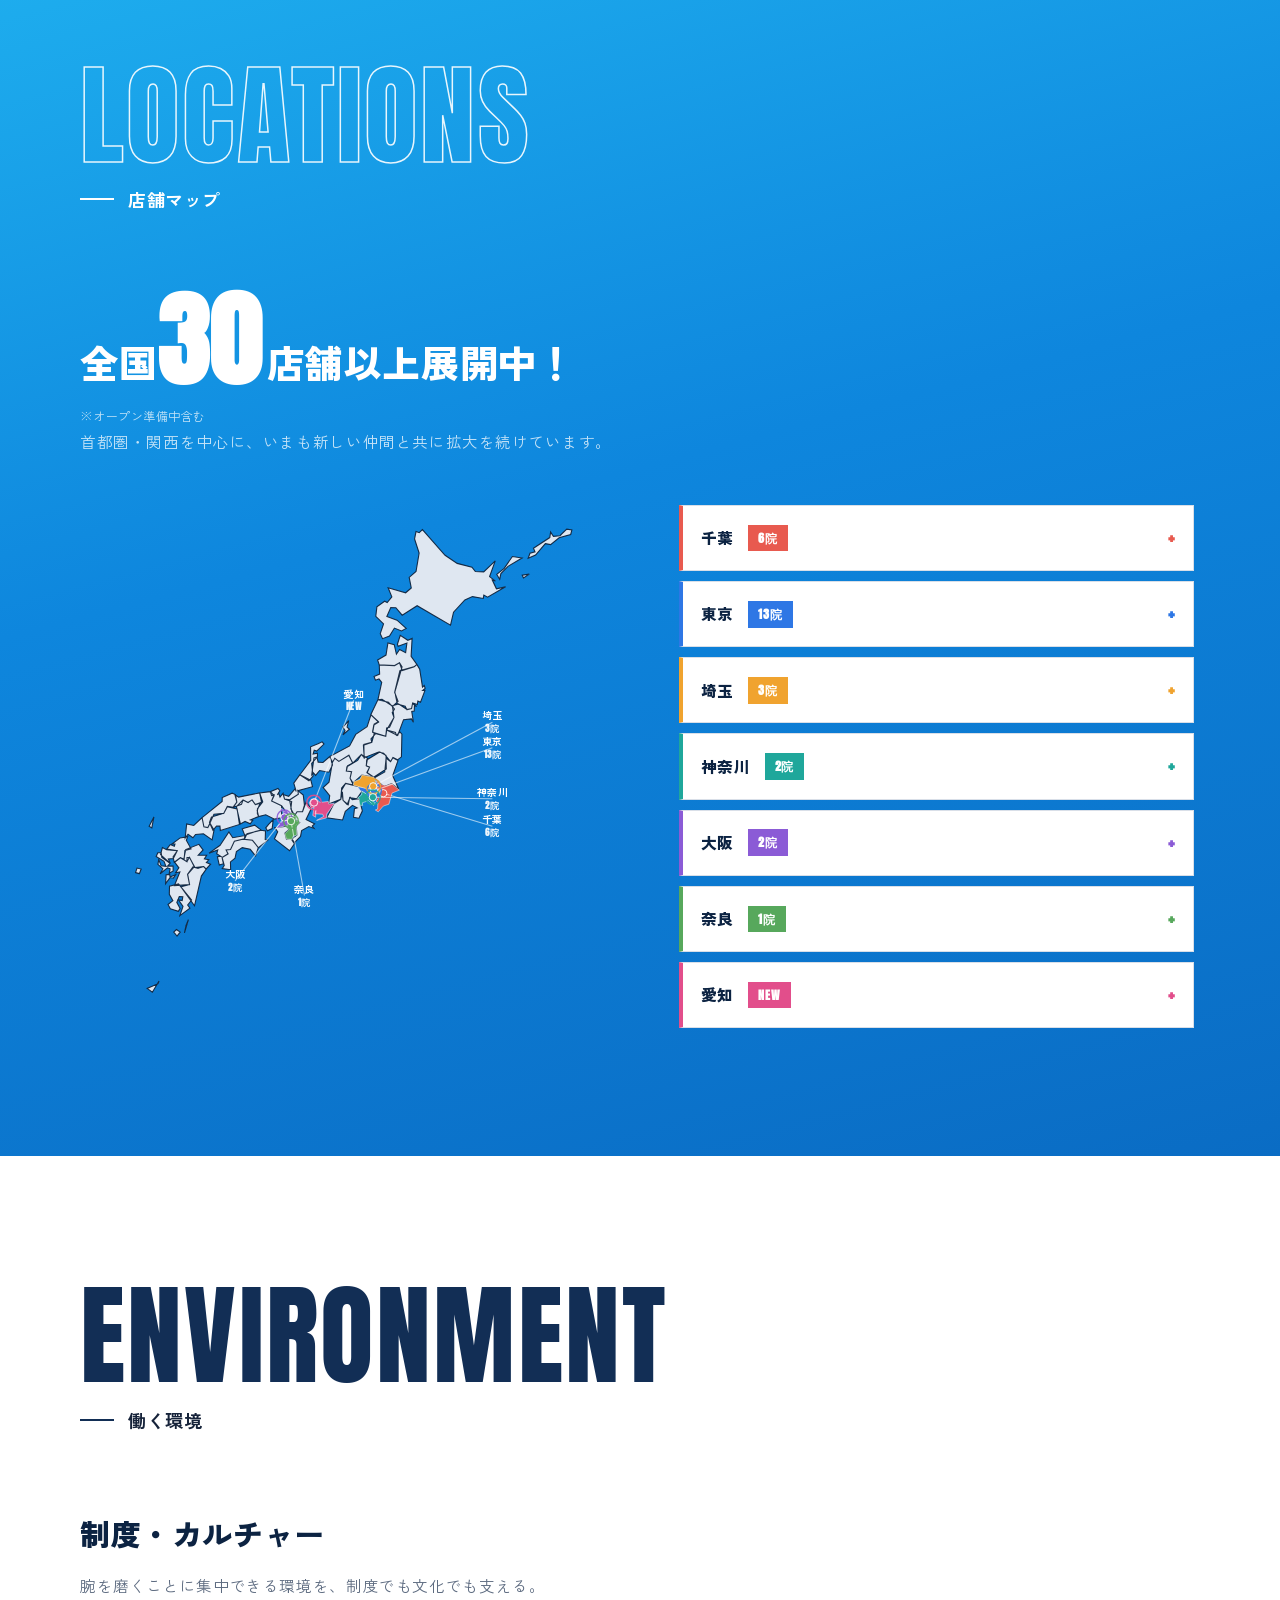
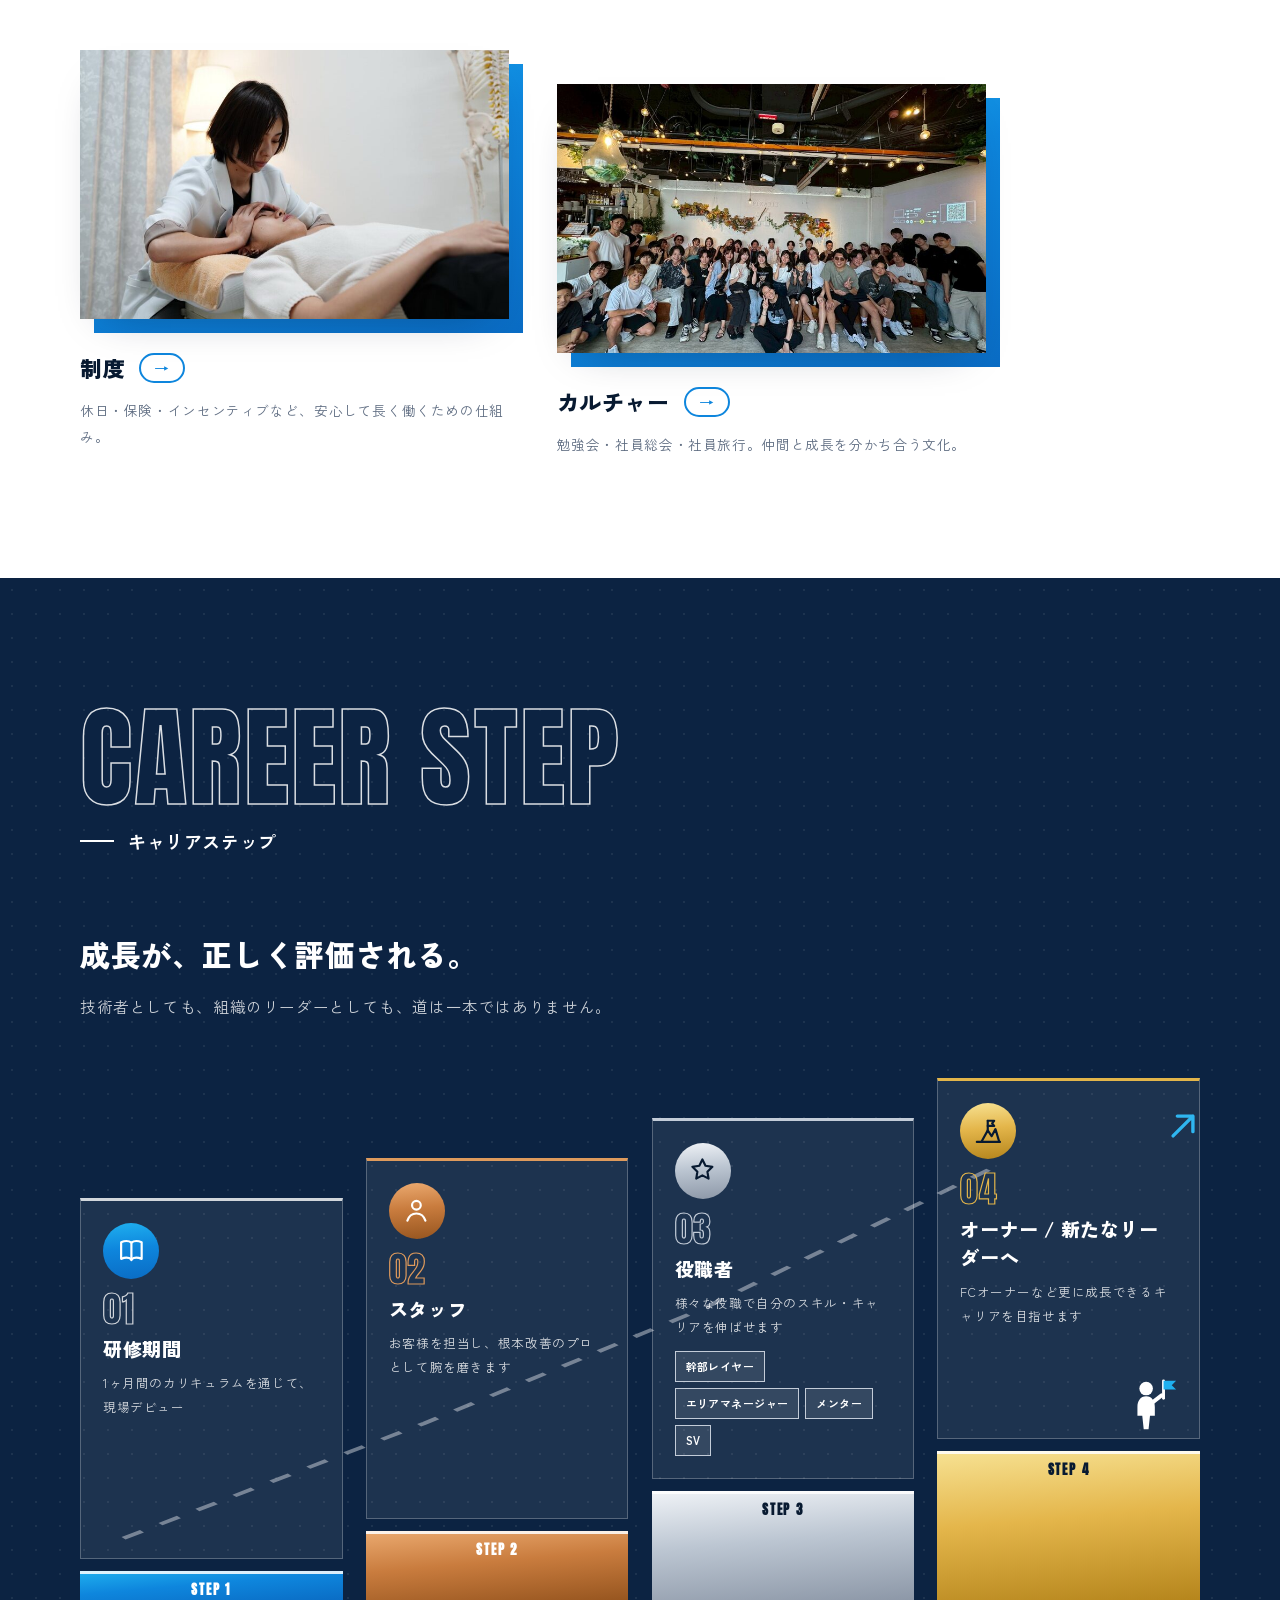
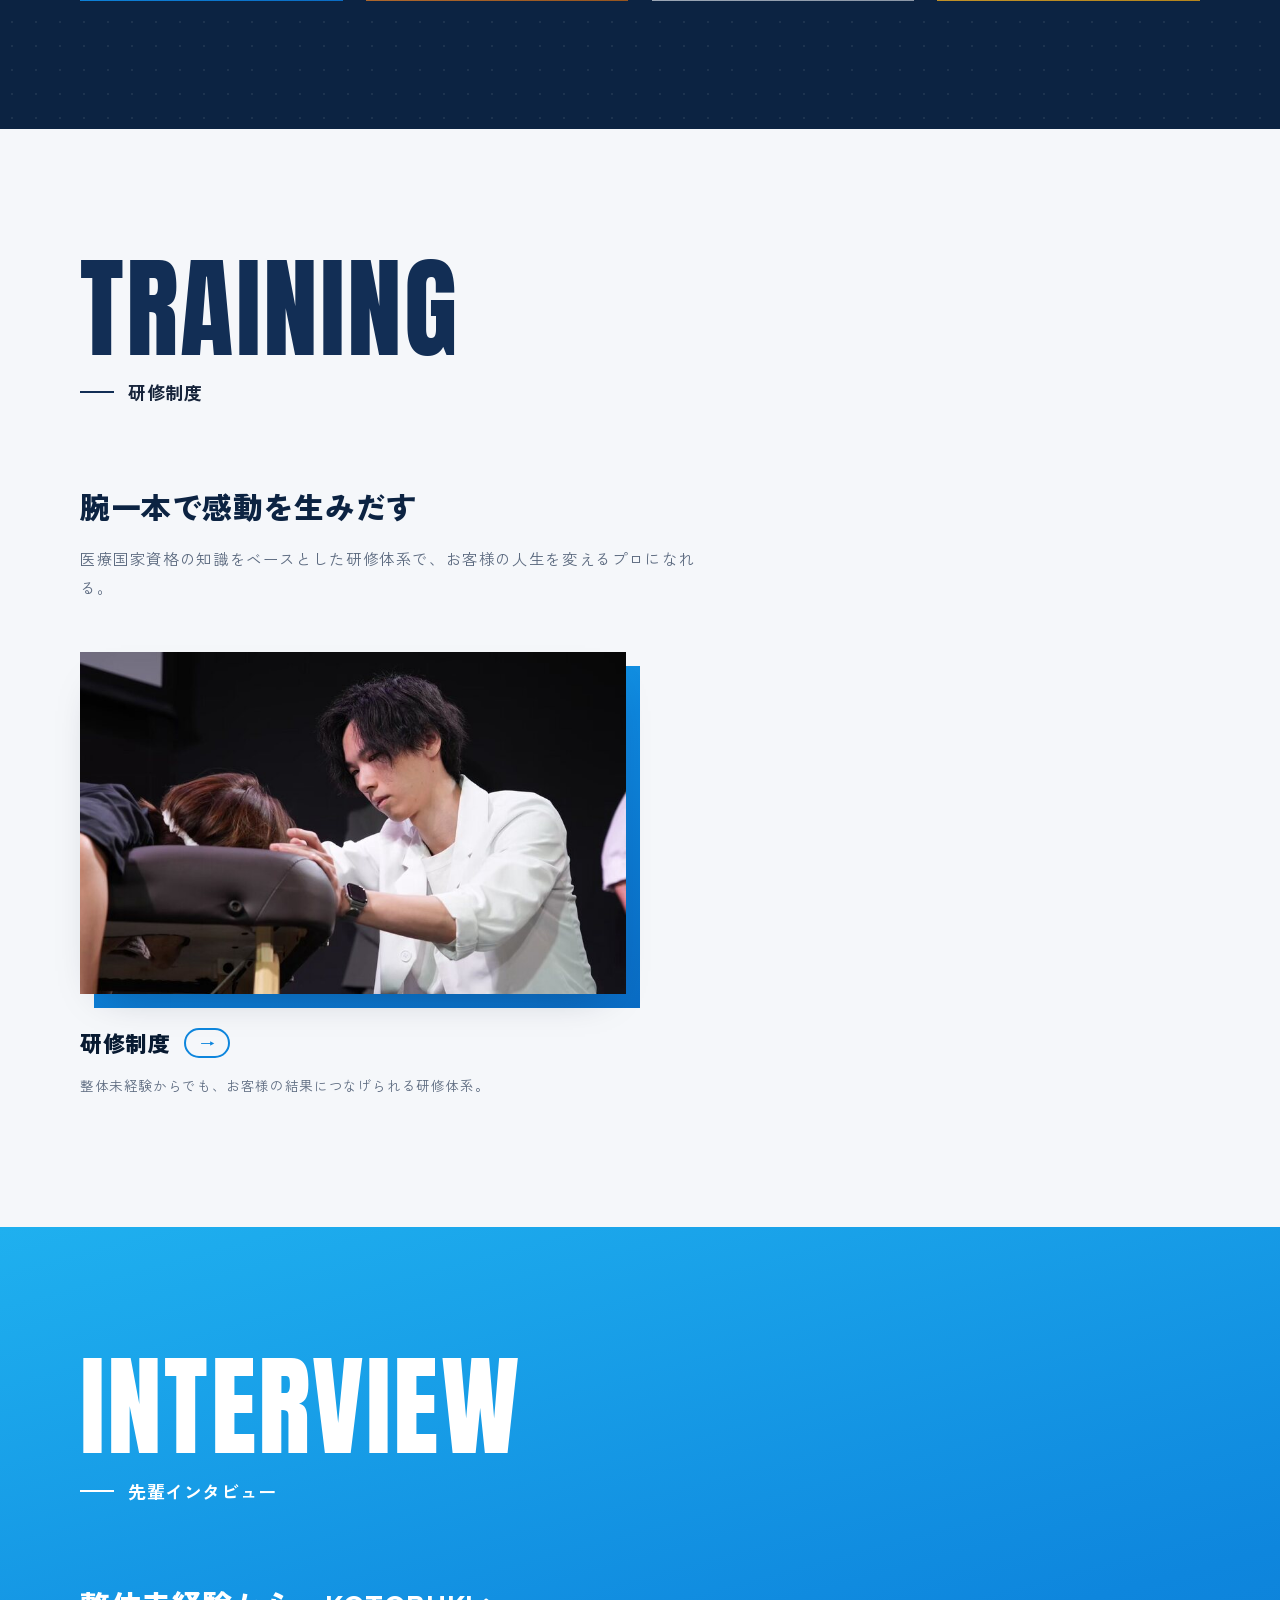
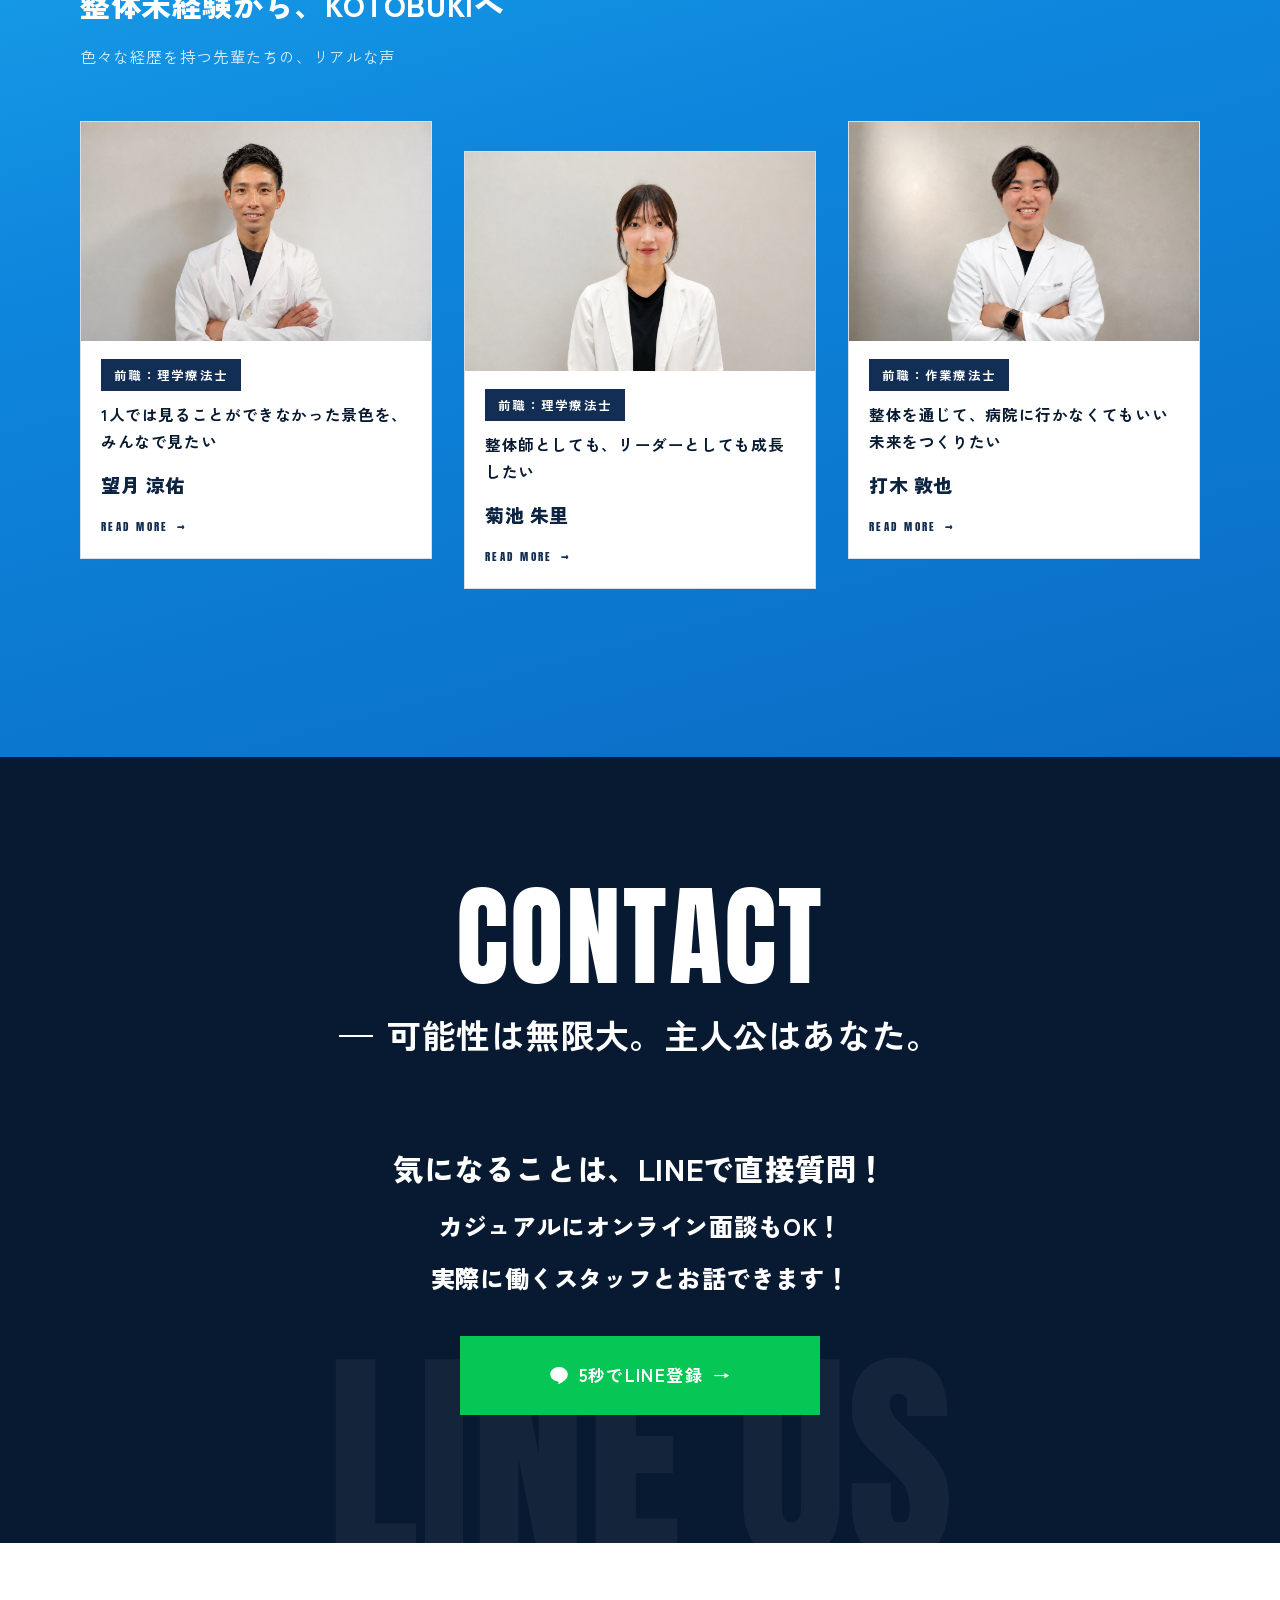
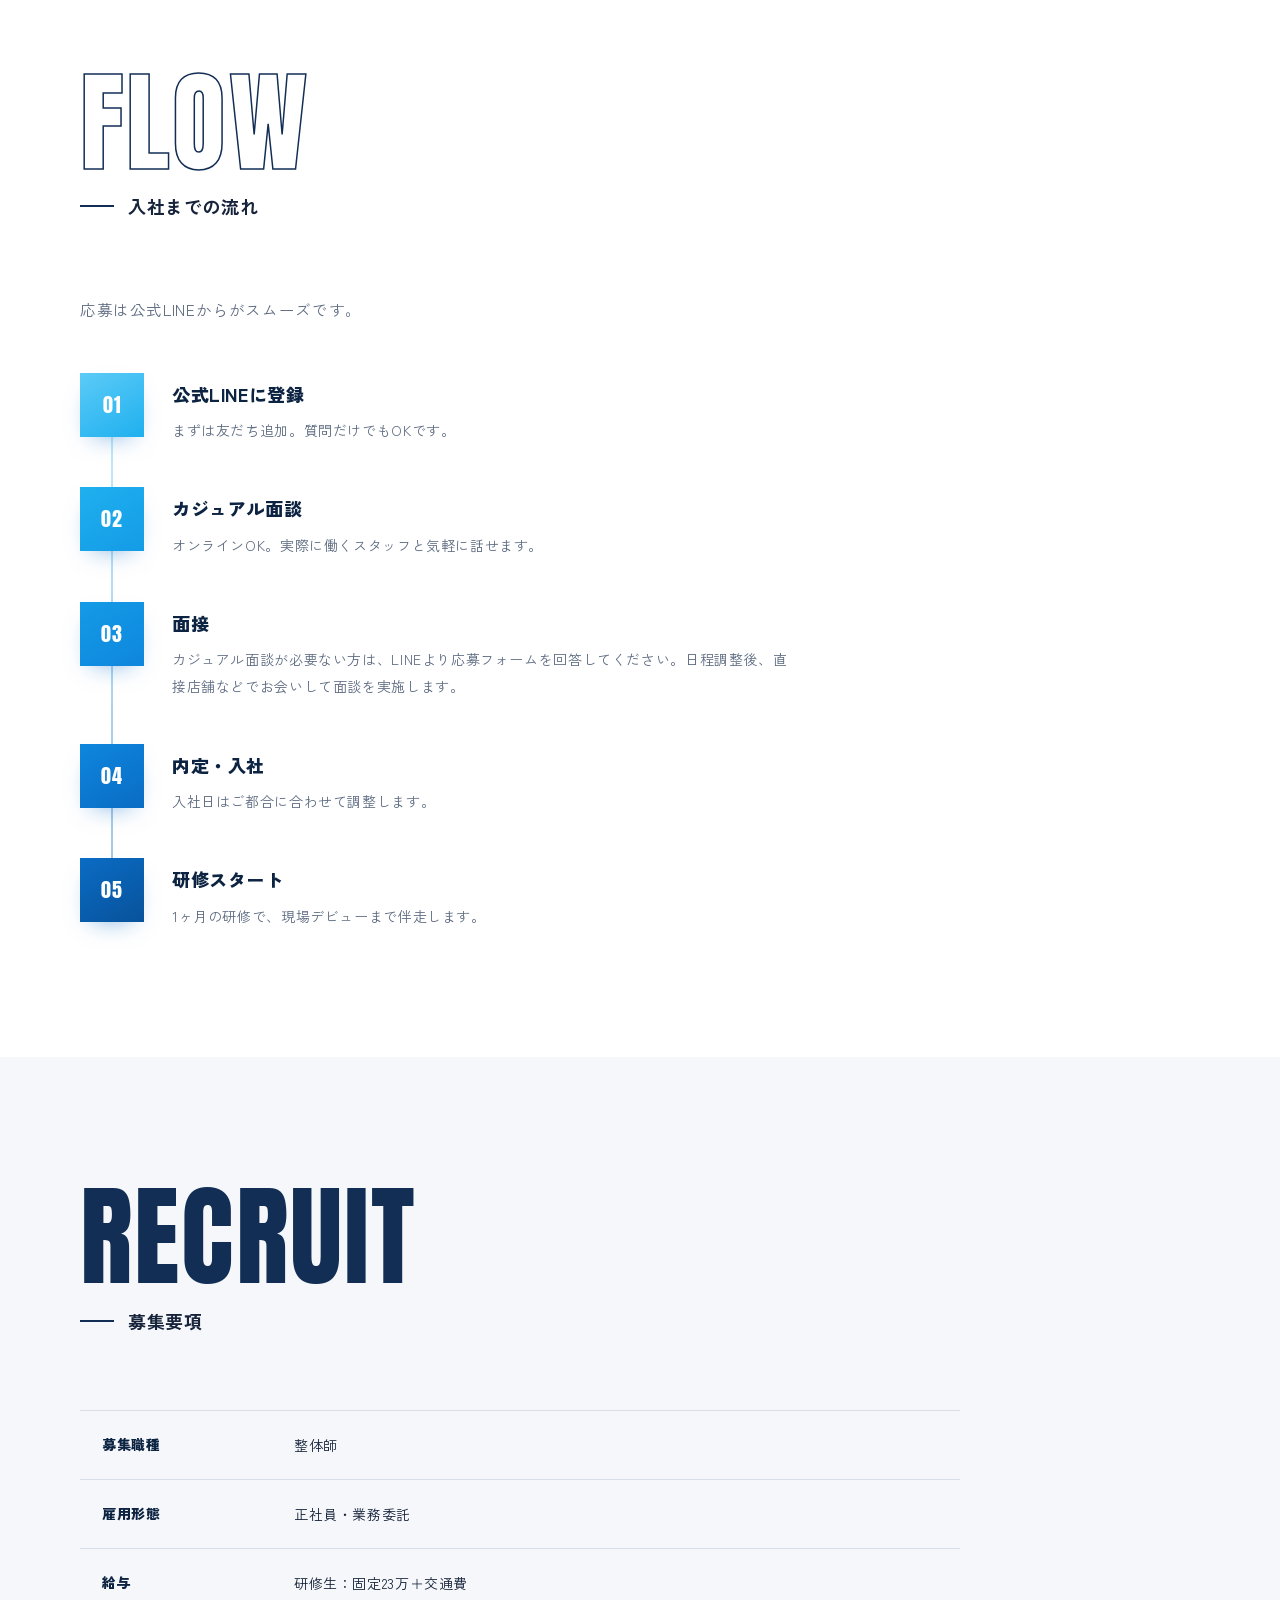
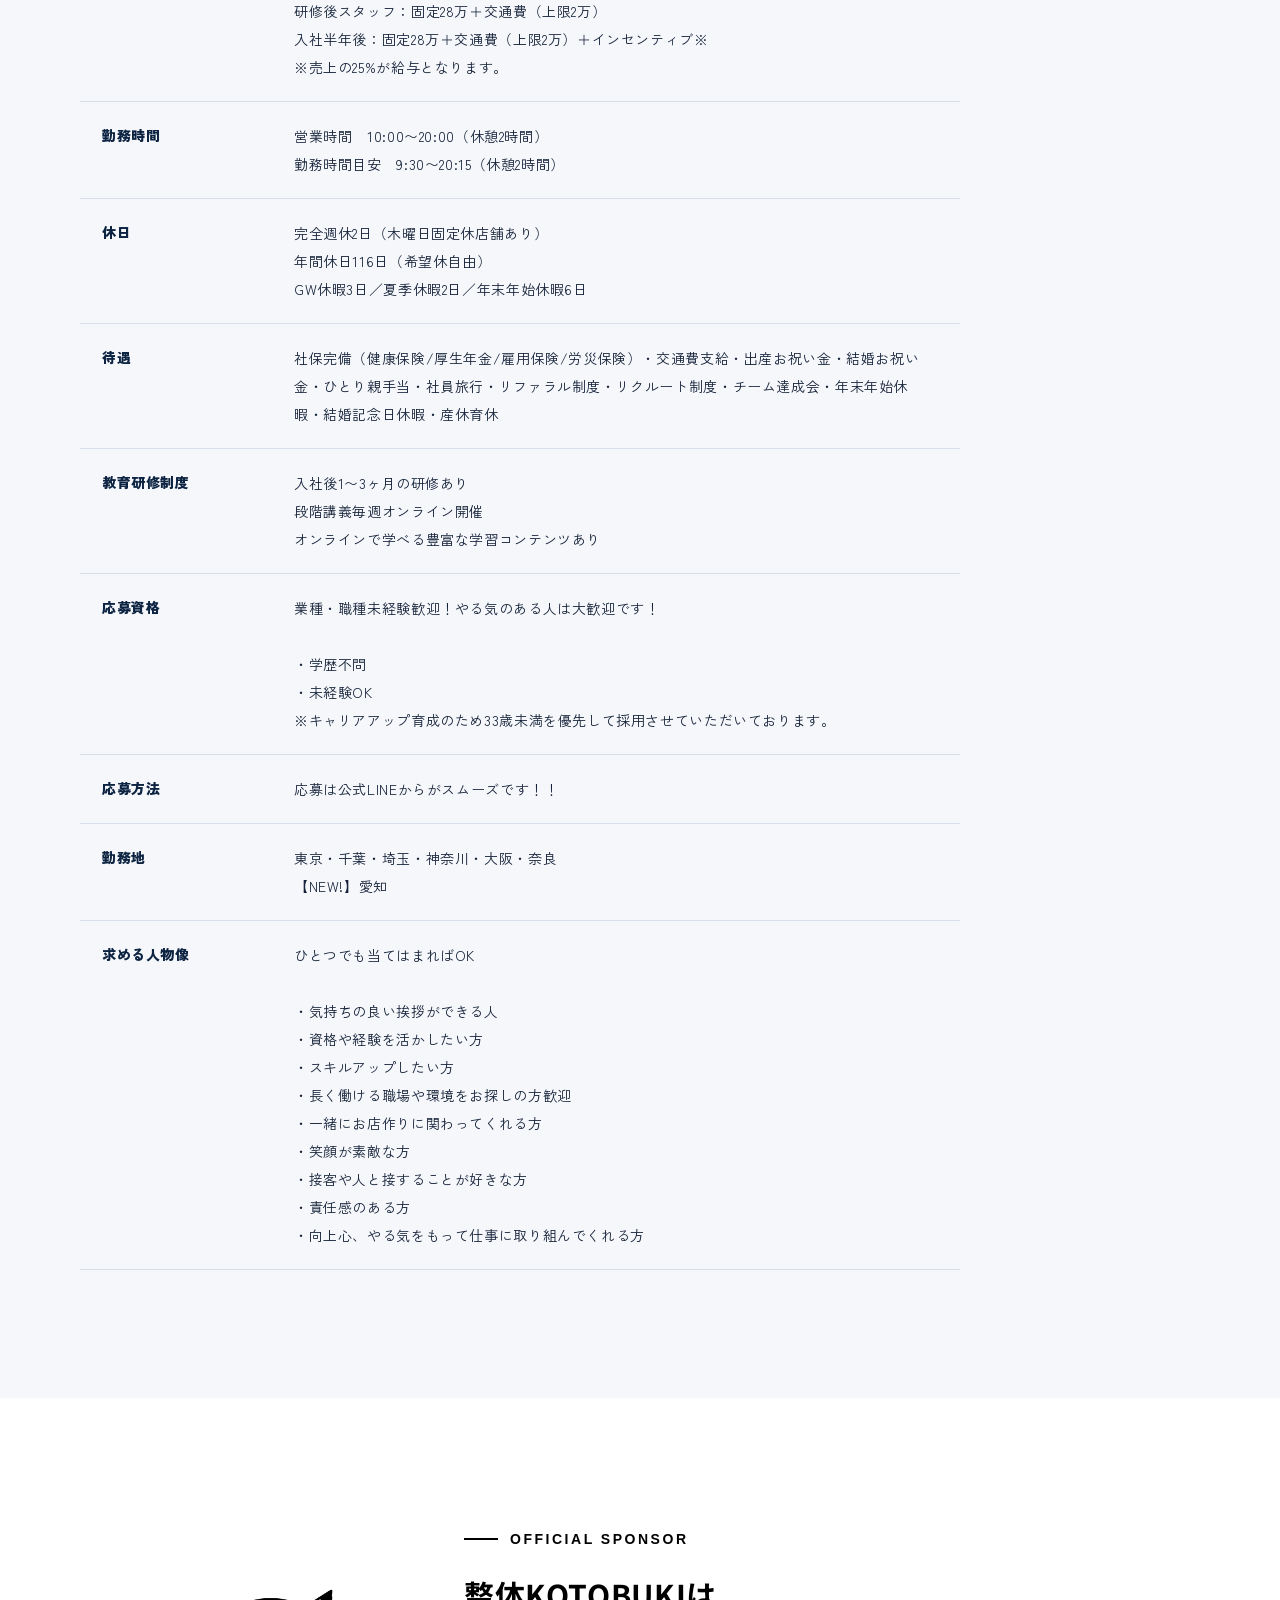
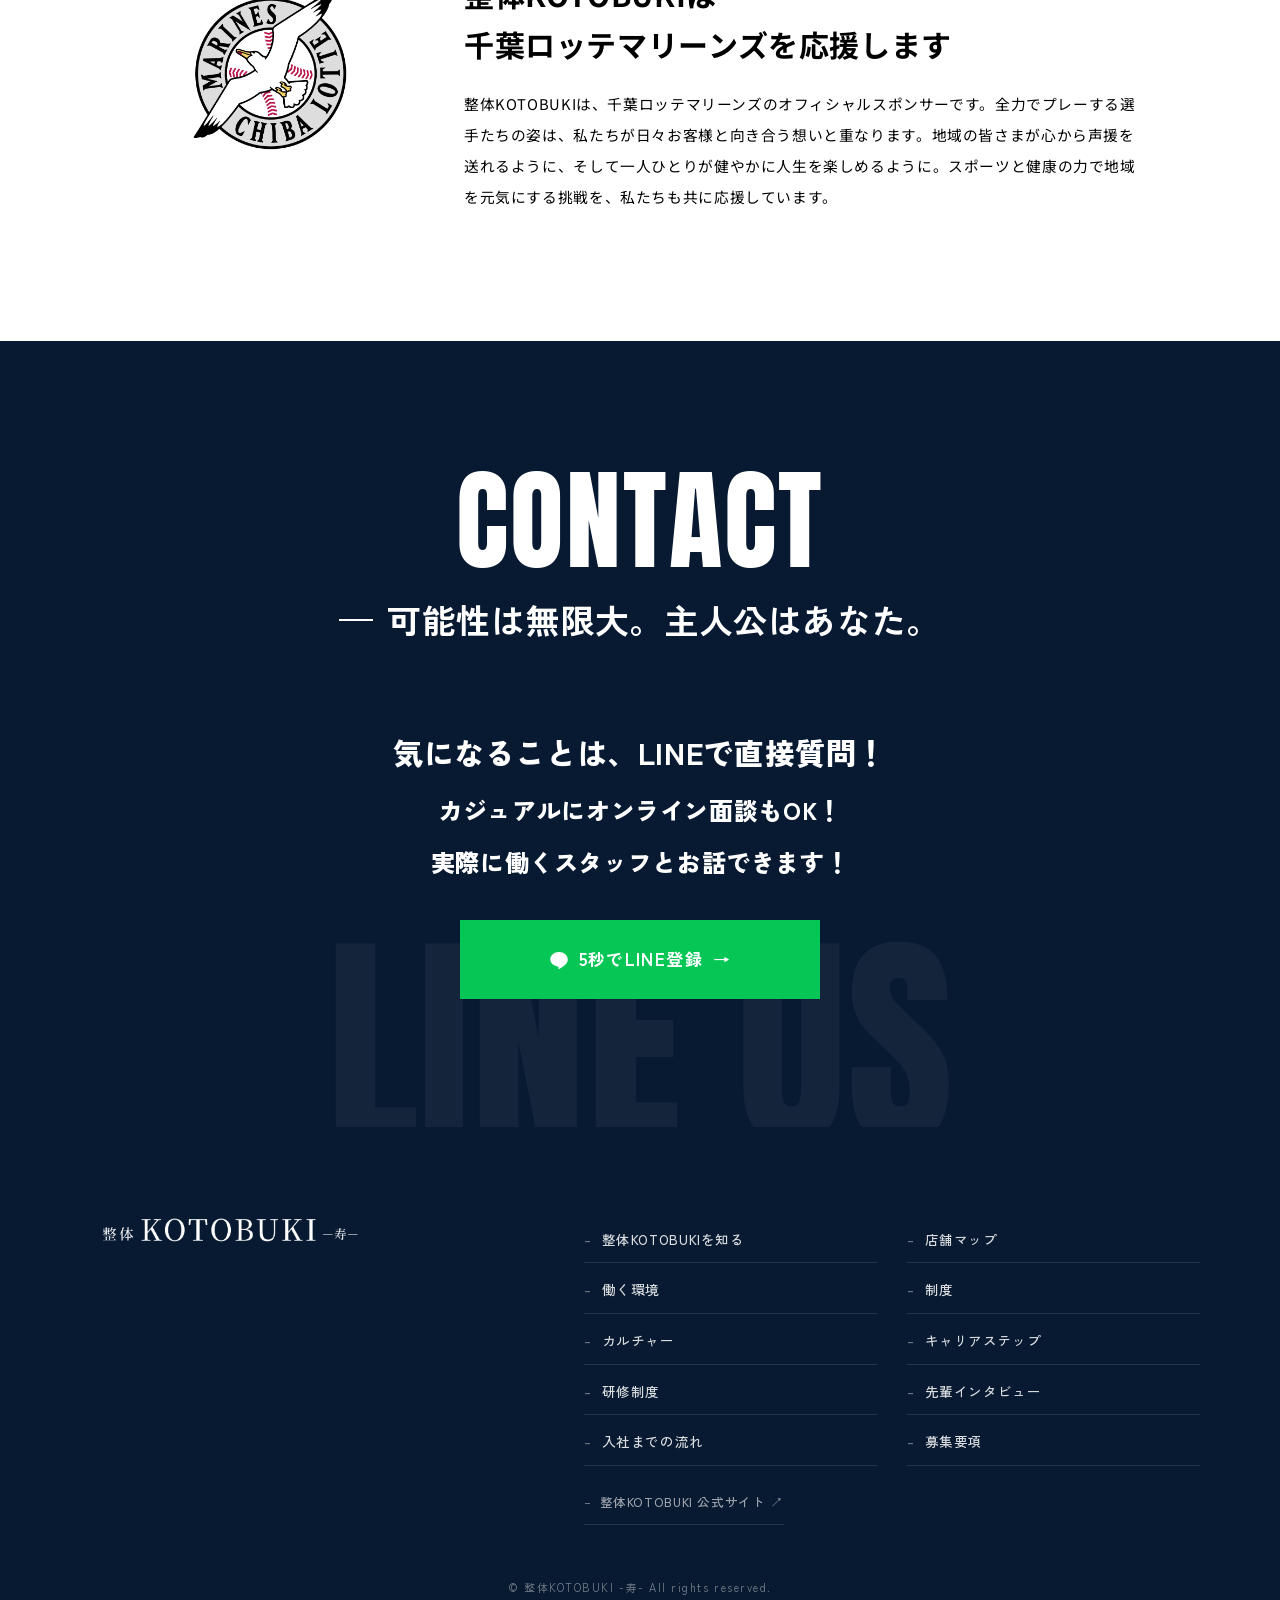
==== commit bcdcbd18: "「一般的な整体師のイメージ」「整体KOTOBUKIなら」セクションを追加、スポンサーをCONTACT上部へ移動" ====
--- a/index.html
+++ b/index.html
@@ -37,7 +37,8 @@
 <main>
   <section id="hero" aria-label="メインビジュアル"></section>
   <section id="gallery" aria-label="職場の写真"></section>
-  <section id="sponsor" class="sec sponsor-sec"></section>
+  <section id="problem" class="sec problem-sec"></section>
+  <section id="solution" class="sec solution-sec"></section>
   <section id="movie" class="sec sec--off"></section>
   <section id="about" class="sec"></section>
   <section id="map" class="sec sec--off"></section>
@@ -48,6 +49,7 @@
   <section id="cta" class="sec cta-sec"></section>
   <section id="flow" class="sec"></section>
   <section id="requirements" class="sec sec--off"></section>
+  <section id="sponsor" class="sec sponsor-sec"></section>
   <section id="cta-bottom" class="sec cta-sec"></section>
 </main>
 
--- a/css/style.css
+++ b/css/style.css
@@ -1266,23 +1266,136 @@
 .sponsor-iso .imgbox{aspect-ratio:1154/1204;background:transparent;box-shadow:none}
 .sponsor-iso .imgbox img{object-fit:contain}
 .sponsor-iso .ph{background:transparent}
+/* 英字ラベルは Founders Grotesk（未導入環境では近似サンセリフにフォールバック） */
 .sponsor-label{
-  font-family:var(--font-en);font-size:clamp(12px,1.4vw,14px);letter-spacing:.22em;
-  color:#000;font-weight:700;display:flex;align-items:center;gap:12px;margin-bottom:16px;
-}
-.sponsor-label::before{content:"";width:34px;height:2px;background:#000}
+  font-family:"Founders Grotesk","Founders Grotesk Text","Helvetica Neue",Helvetica,Arial,sans-serif;
+  font-size:clamp(12px,1.4vw,14px);letter-spacing:.18em;
+  color:#000;font-weight:600;display:flex;align-items:center;gap:12px;margin-bottom:18px;
+}
+.sponsor-label::before{content:"";width:34px;height:2px;background:#000;flex:none}
+/* 日本語はすべて Noto Sans JP */
 .sponsor-title{
-  font-family:"Noto Sans JP",sans-serif;font-weight:900;color:#000;
-  font-size:clamp(19px,2.5vw,28px);line-height:1.6;margin-bottom:18px;
+  font-family:"Noto Sans JP",sans-serif;font-weight:700;color:#000;
+  font-size:clamp(20px,2.6vw,30px);line-height:1.65;margin-bottom:20px;
 }
 .sponsor-text{
   font-family:"Noto Sans JP",sans-serif;font-weight:400;color:#000;
   font-size:clamp(14px,1.15vw,15.5px);line-height:2.1;
 }
+/* 文章は他セクション同様つねに左寄せ */
+.sponsor-body{text-align:left}
 @media (max-width:760px){
-  .sponsor-inner{grid-template-columns:1fr;gap:8px;text-align:center}
-  .sponsor-label{justify-content:center}
-  .sponsor-label::before{display:none}
+  .sponsor-inner{grid-template-columns:1fr;gap:22px;text-align:left}
+  /* ロゴは中央寄せ、文章は左寄せのまま */
   .sponsor-iso{width:clamp(150px,44vw,200px);margin:0 auto}
-  .sponsor-text{text-align:left}
-}
+  .sponsor-logo{justify-content:center}
+}
+
+/* =====================================================
+   一般的な整体師のイメージ（お悩み）
+   ===================================================== */
+.problem-sec{
+  position:relative;overflow:hidden;
+  background:
+    radial-gradient(120% 80% at 50% 0%, #3A3A3C 0%, #2B2B2D 45%, #1E1E20 100%);
+  padding-bottom:clamp(56px,8vw,110px);
+}
+/* 下端の切り返し（次セクションへの三角形の切り込み） */
+.problem-sec::after{
+  content:"";position:absolute;left:0;right:0;bottom:-1px;height:clamp(38px,6vw,86px);
+  background:var(--white);
+  clip-path:polygon(0 100%, 0 0, 50% 62%, 100% 0, 100% 100%);
+}
+.prob-head{text-align:center;margin-bottom:clamp(34px,5vw,58px)}
+.prob-title{
+  font-family:"Noto Sans JP",sans-serif;color:var(--white);font-weight:900;
+  font-size:clamp(27px,5vw,50px);line-height:1.3;letter-spacing:.02em;
+}
+.prob-title span{
+  display:block;font-size:clamp(15px,2.2vw,24px);font-weight:700;margin-top:8px;
+  color:rgba(255,255,255,.92);
+}
+.prob-stage{position:relative;z-index:2}
+.prob-bubbles{
+  list-style:none;display:flex;flex-wrap:wrap;justify-content:center;
+  gap:clamp(12px,1.8vw,22px);max-width:840px;margin:0 auto;
+}
+.prob-bubble{
+  position:relative;background:var(--white);color:#232326;
+  font-family:"Noto Sans JP",sans-serif;font-weight:700;
+  font-size:clamp(13.5px,1.5vw,17px);line-height:1.6;text-align:center;
+  padding:clamp(15px,1.8vw,22px) clamp(20px,2.4vw,30px);
+  border-radius:44px;box-shadow:0 14px 30px -16px rgba(0,0,0,.55);
+}
+/* 吹き出しのしっぽ */
+.prob-bubble::after{
+  content:"";position:absolute;left:34px;bottom:-9px;width:18px;height:18px;
+  background:var(--white);border-radius:0 0 6px 0;transform:rotate(28deg);
+}
+.prob-bubble:nth-child(even)::after{left:auto;right:34px;transform:rotate(-28deg);border-radius:0 0 0 6px}
+/* 交互に少しずらして手描き感を出す */
+.prob-bubble:nth-child(2){transform:translateY(14px)}
+.prob-bubble:nth-child(3){transform:translateY(-6px)}
+.prob-bubble:nth-child(5){transform:translateY(10px)}
+.prob-photo{max-width:min(380px,72vw);margin:clamp(18px,3vw,32px) auto 0}
+.prob-photo .imgbox{aspect-ratio:3/4;background:transparent;box-shadow:none}
+.prob-photo .imgbox img{object-fit:contain;object-position:bottom center}
+@media (max-width:700px){
+  .prob-bubbles{gap:12px}
+  .prob-bubble{font-size:13.5px;padding:13px 18px;border-radius:36px}
+  .prob-bubble:nth-child(n){transform:none}
+}
+
+/* =====================================================
+   整体KOTOBUKIなら（解決）
+   ===================================================== */
+.solution-sec{background:var(--white);position:relative}
+.sol-head{text-align:center;margin-bottom:clamp(34px,5vw,56px)}
+.sol-en{
+  font-family:var(--font-en);font-size:clamp(12px,1.4vw,15px);letter-spacing:.24em;
+  color:var(--blue-fresh-3);font-weight:700;display:block;margin-bottom:12px;
+}
+.sol-title{
+  font-family:"Noto Sans JP",sans-serif;font-weight:900;color:var(--navy-900);
+  font-size:clamp(24px,3.6vw,40px);line-height:1.4;
+}
+.sol-lead{
+  font-family:"Noto Sans JP",sans-serif;margin-top:14px;
+  font-size:clamp(14px,1.4vw,17px);color:var(--gray);
+}
+.sol-list{display:grid;grid-template-columns:repeat(3,1fr);gap:clamp(18px,2.4vw,30px)}
+.sol-card{
+  position:relative;overflow:hidden;isolation:isolate;
+  display:flex;flex-direction:column;   /* 本文を下端に揃えて高さを均一に */
+  background:linear-gradient(160deg,#0E86DD 0%,#0A6CC4 100%);
+  color:var(--white);padding:clamp(30px,3.4vw,44px) clamp(24px,2.8vw,34px) clamp(28px,3.2vw,40px);
+  box-shadow:0 26px 54px -30px rgba(8,60,120,.7);
+  transition:transform .5s var(--ease),box-shadow .5s var(--ease);
+}
+/* 背景の大きな番号＋光沢 */
+.sol-card::before{
+  content:"";position:absolute;inset:0;z-index:-1;
+  background:radial-gradient(120% 90% at 85% 0%, rgba(255,255,255,.22) 0%, rgba(255,255,255,0) 55%);
+}
+.sol-no{
+  position:absolute;top:10px;right:16px;z-index:-1;
+  font-family:var(--font-en);font-size:clamp(64px,7vw,104px);line-height:1;
+  color:rgba(255,255,255,.18);pointer-events:none;
+}
+.sol-card h3{
+  font-family:"Noto Sans JP",sans-serif;font-weight:900;
+  font-size:clamp(16.5px,1.85vw,20px);line-height:1.55;margin-bottom:16px;
+  word-break:keep-all;overflow-wrap:break-word;   /* 文節で折り返す */
+}
+.sol-card p{
+  font-family:"Noto Sans JP",sans-serif;font-size:clamp(13.5px,1.15vw,14.5px);
+  line-height:1.95;color:rgba(255,255,255,.94);
+  padding-top:16px;border-top:1px solid rgba(255,255,255,.32);
+  margin-top:auto;
+}
+@media (hover:hover){
+  .sol-card:hover{transform:translateY(-8px);box-shadow:0 34px 64px -30px rgba(8,60,120,.8)}
+}
+@media (max-width:900px){
+  .sol-list{grid-template-columns:1fr;max-width:520px;margin:0 auto}
+}
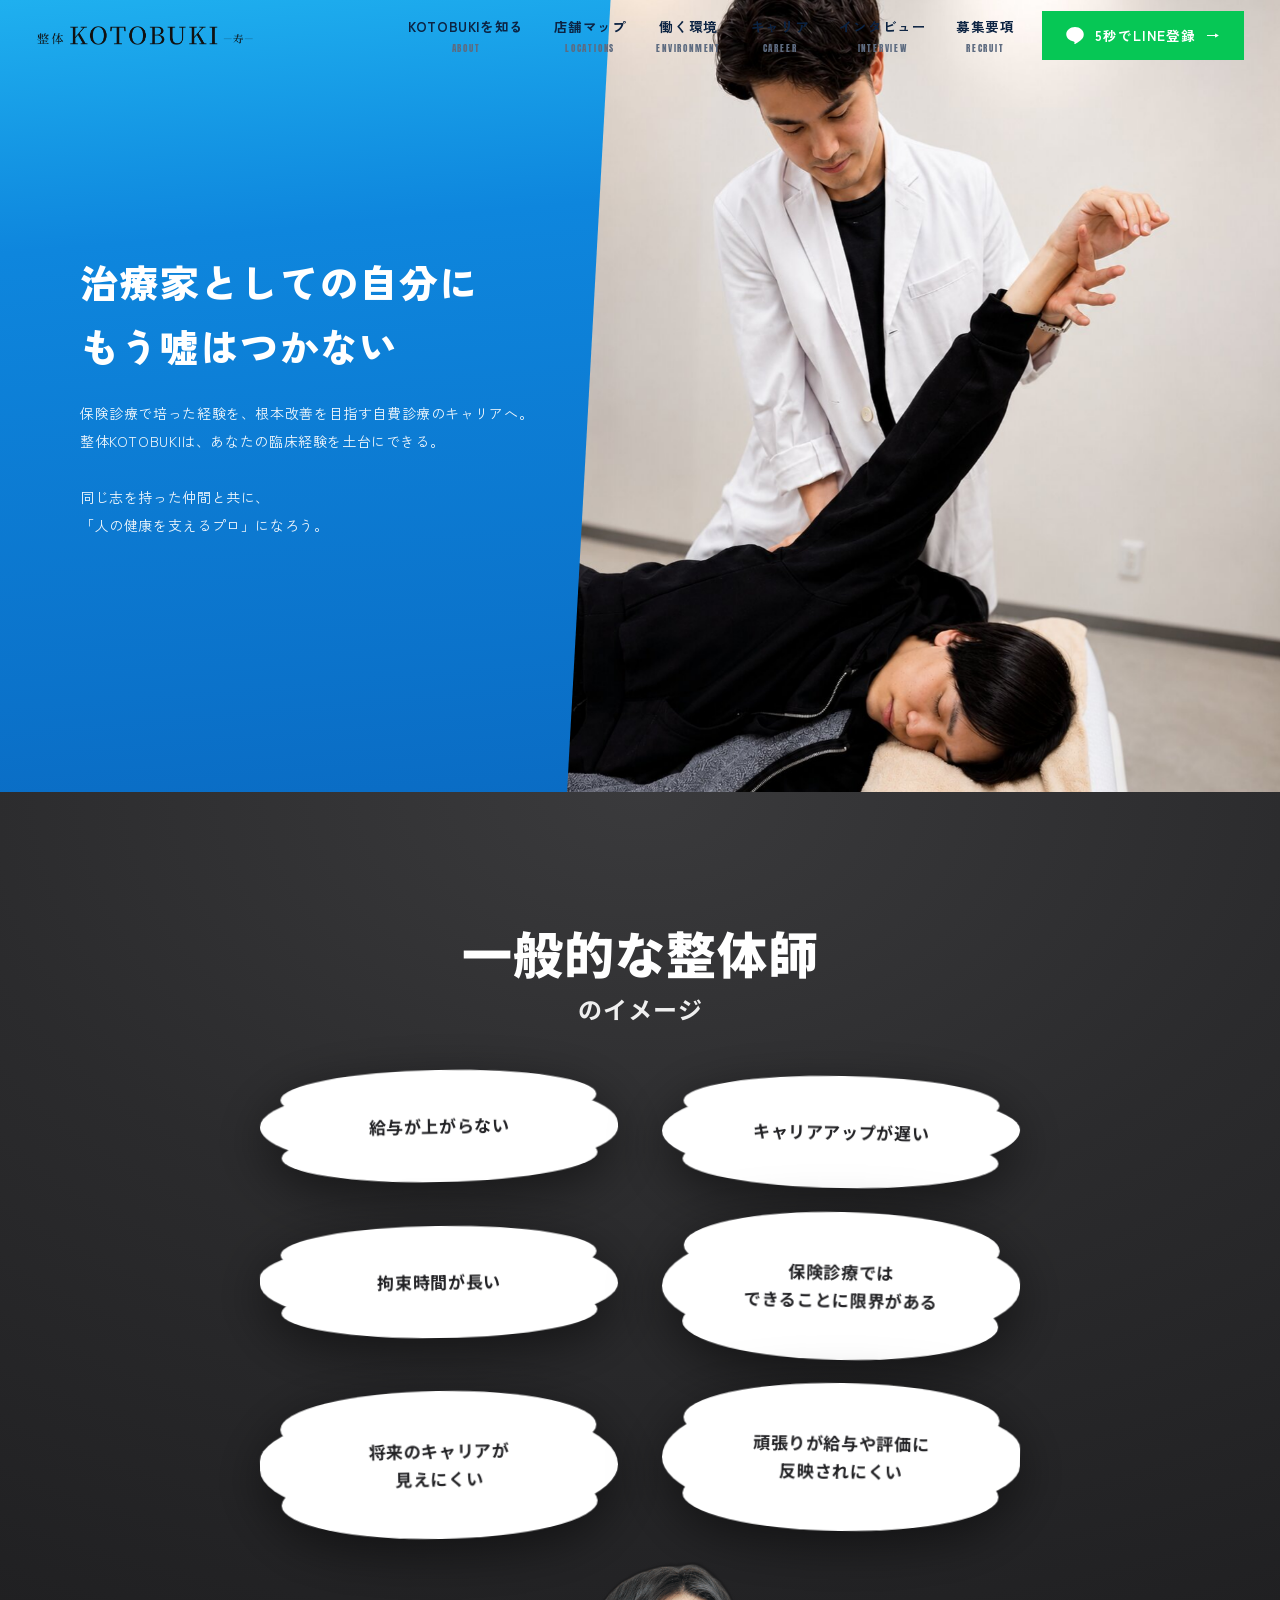
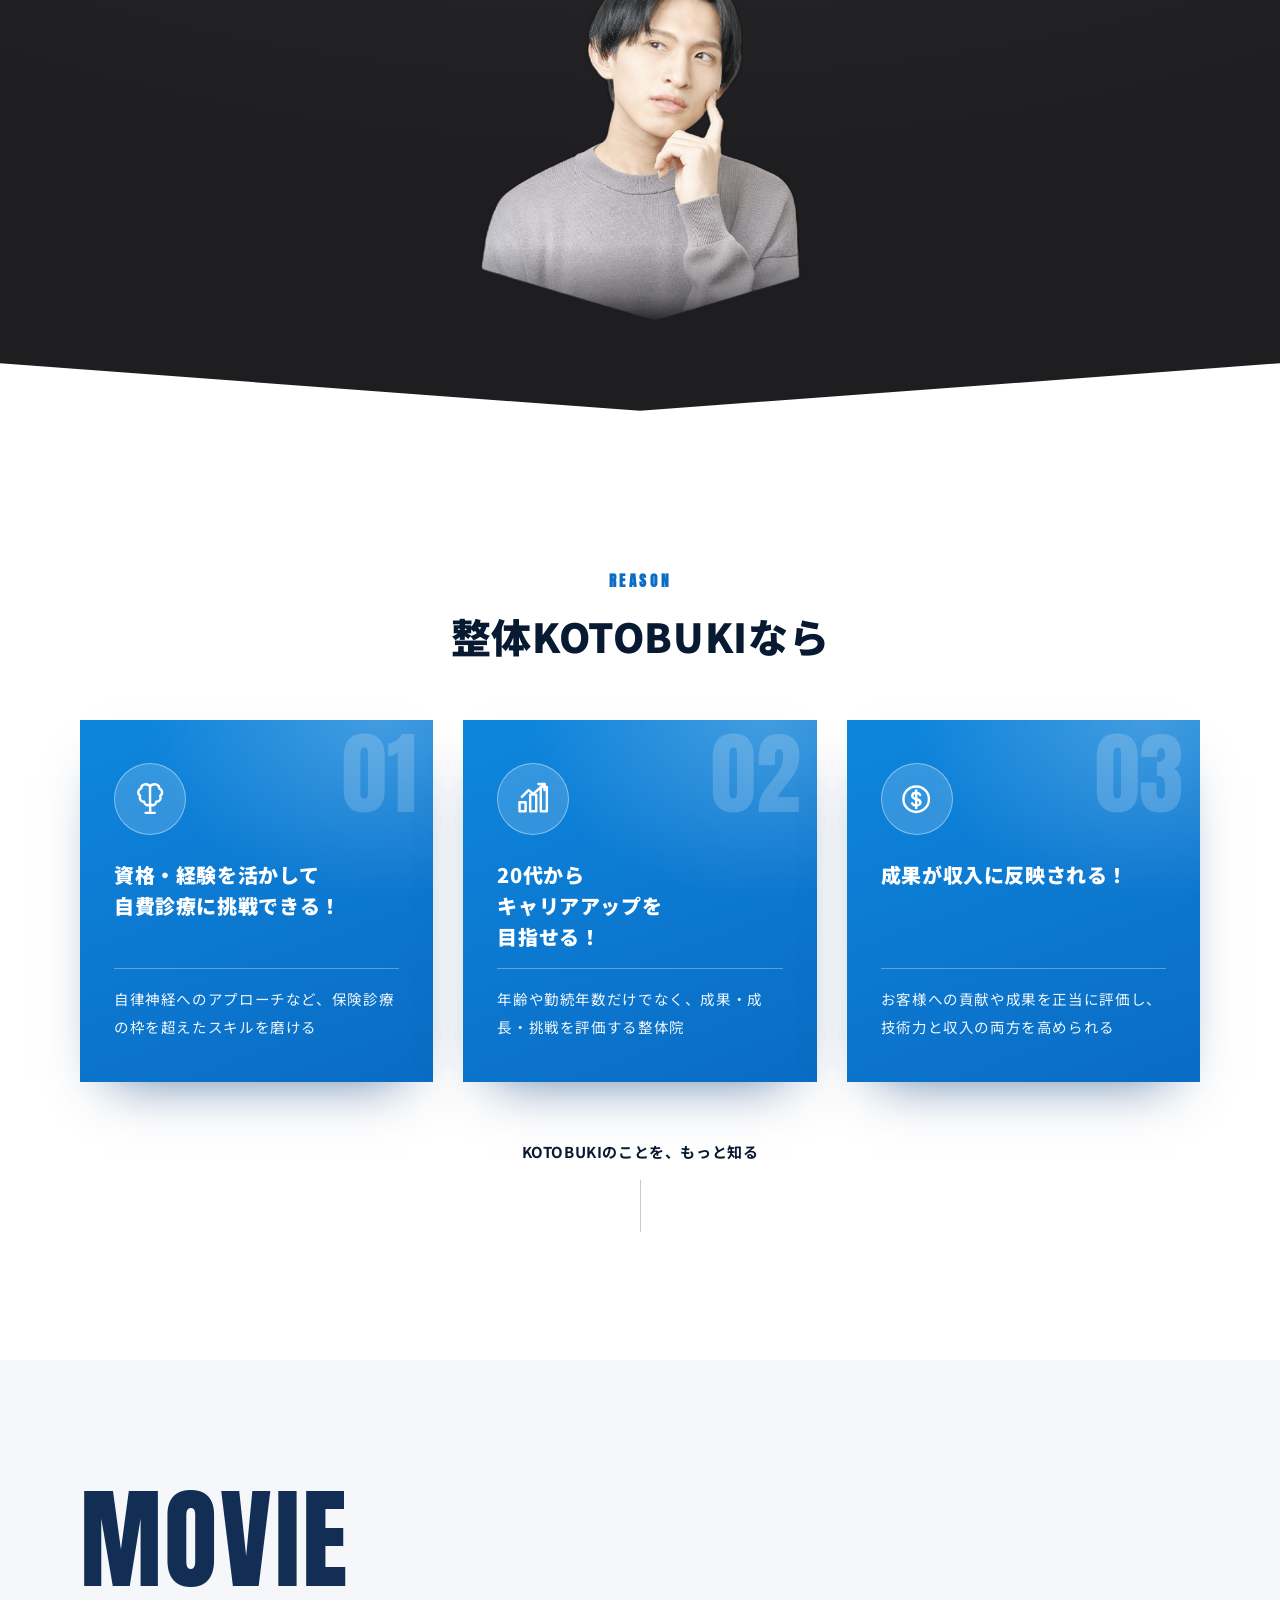
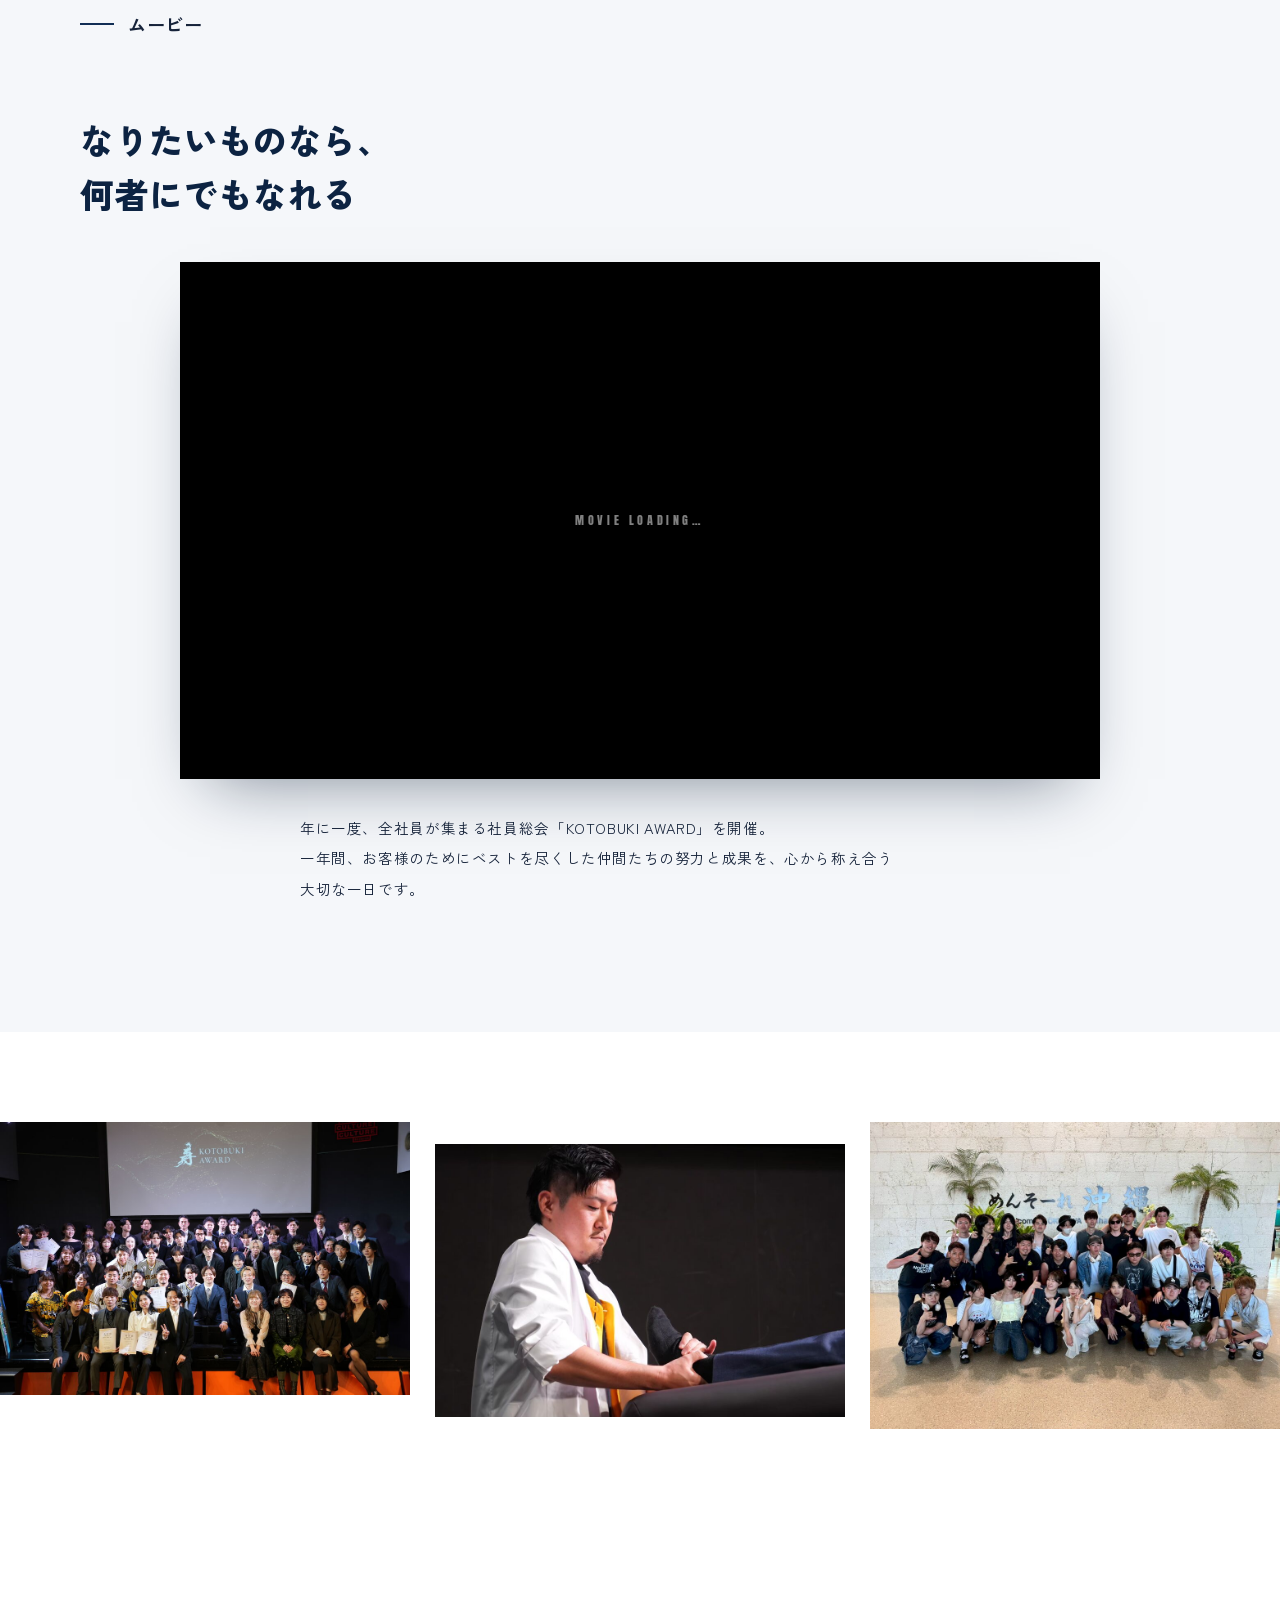
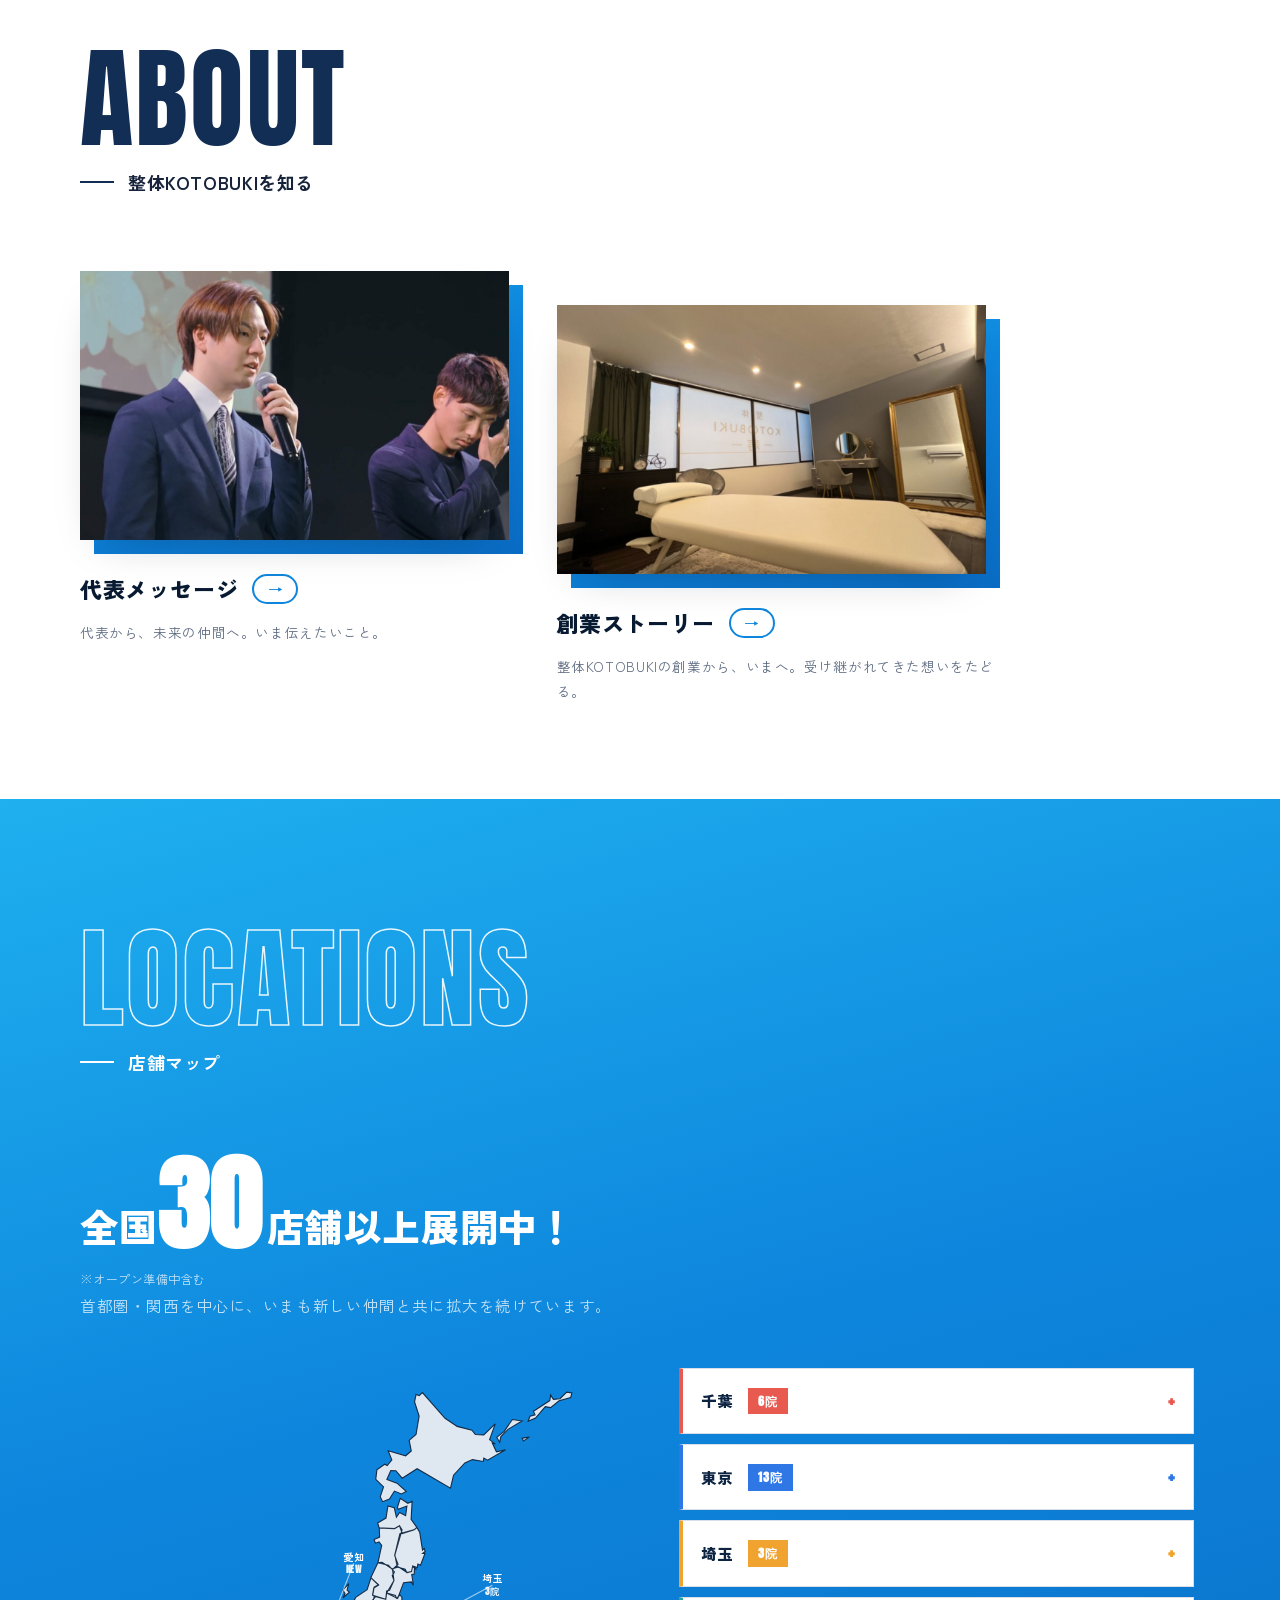
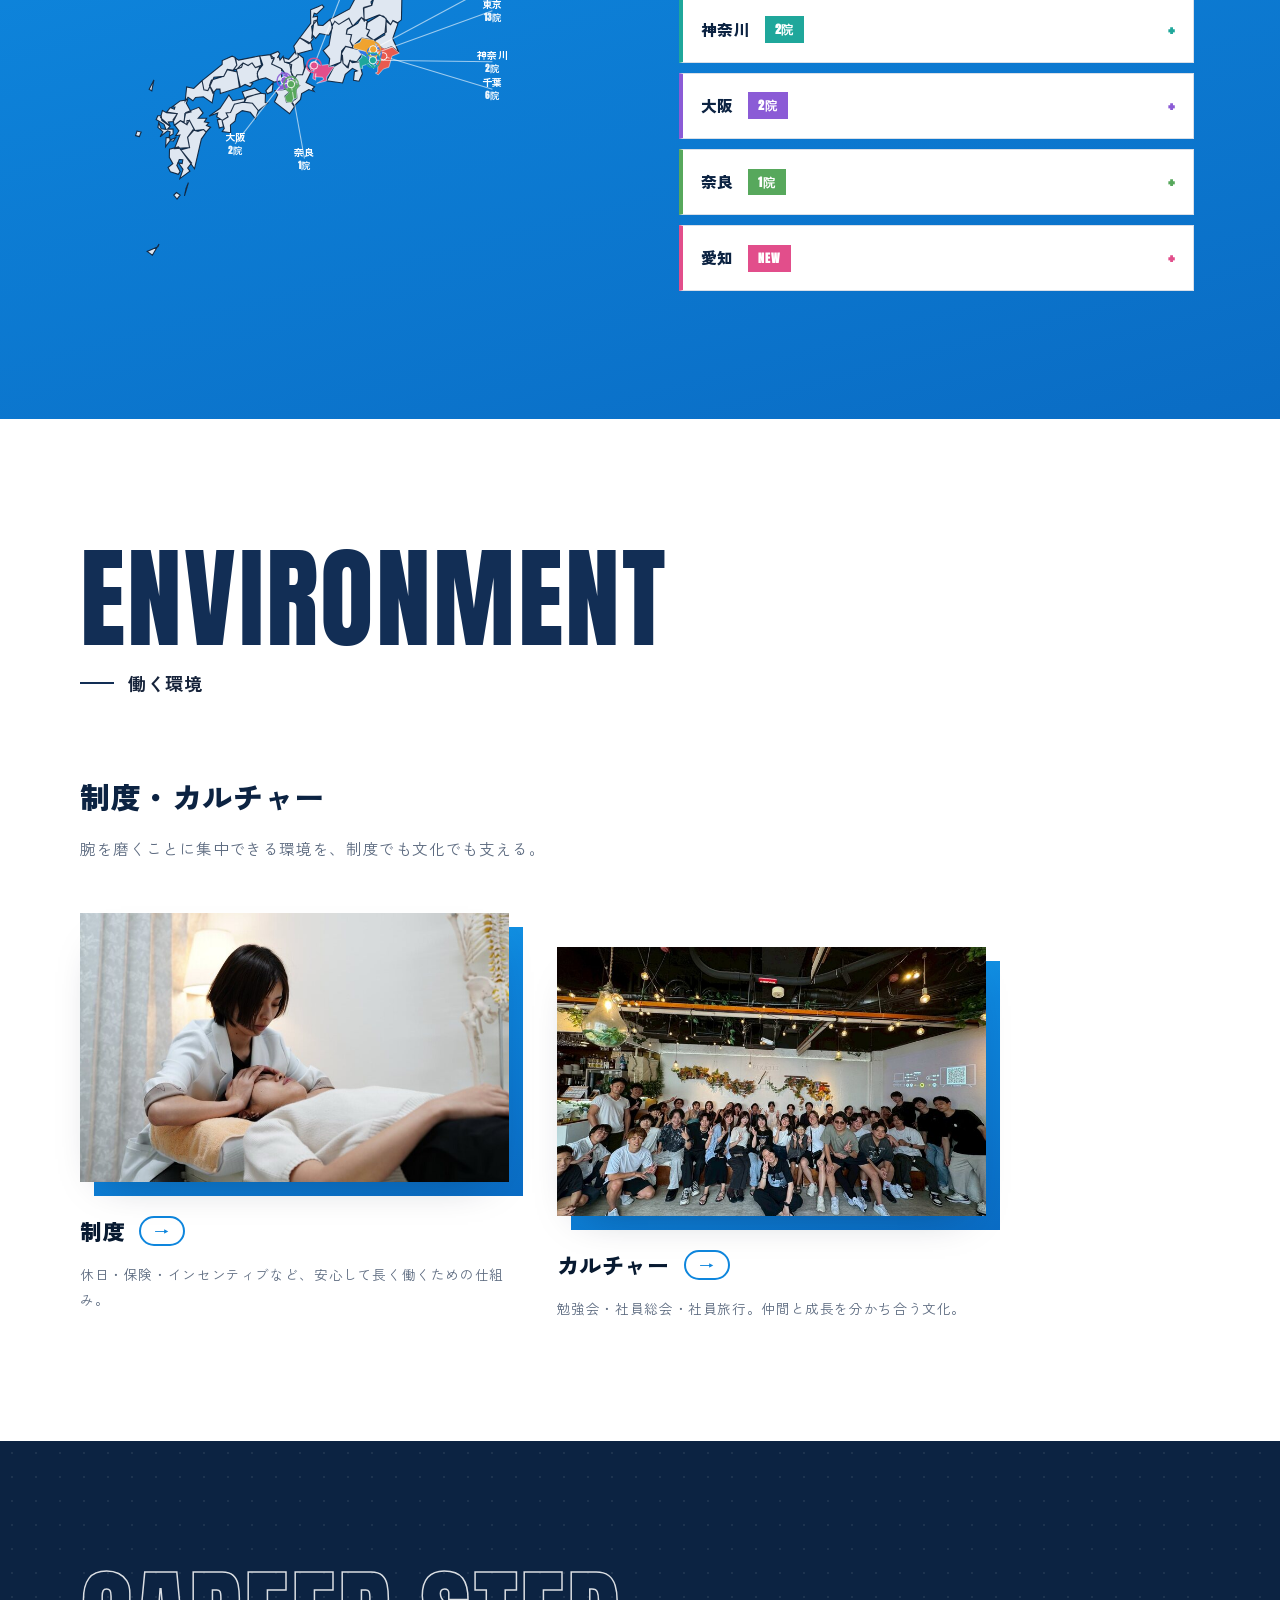
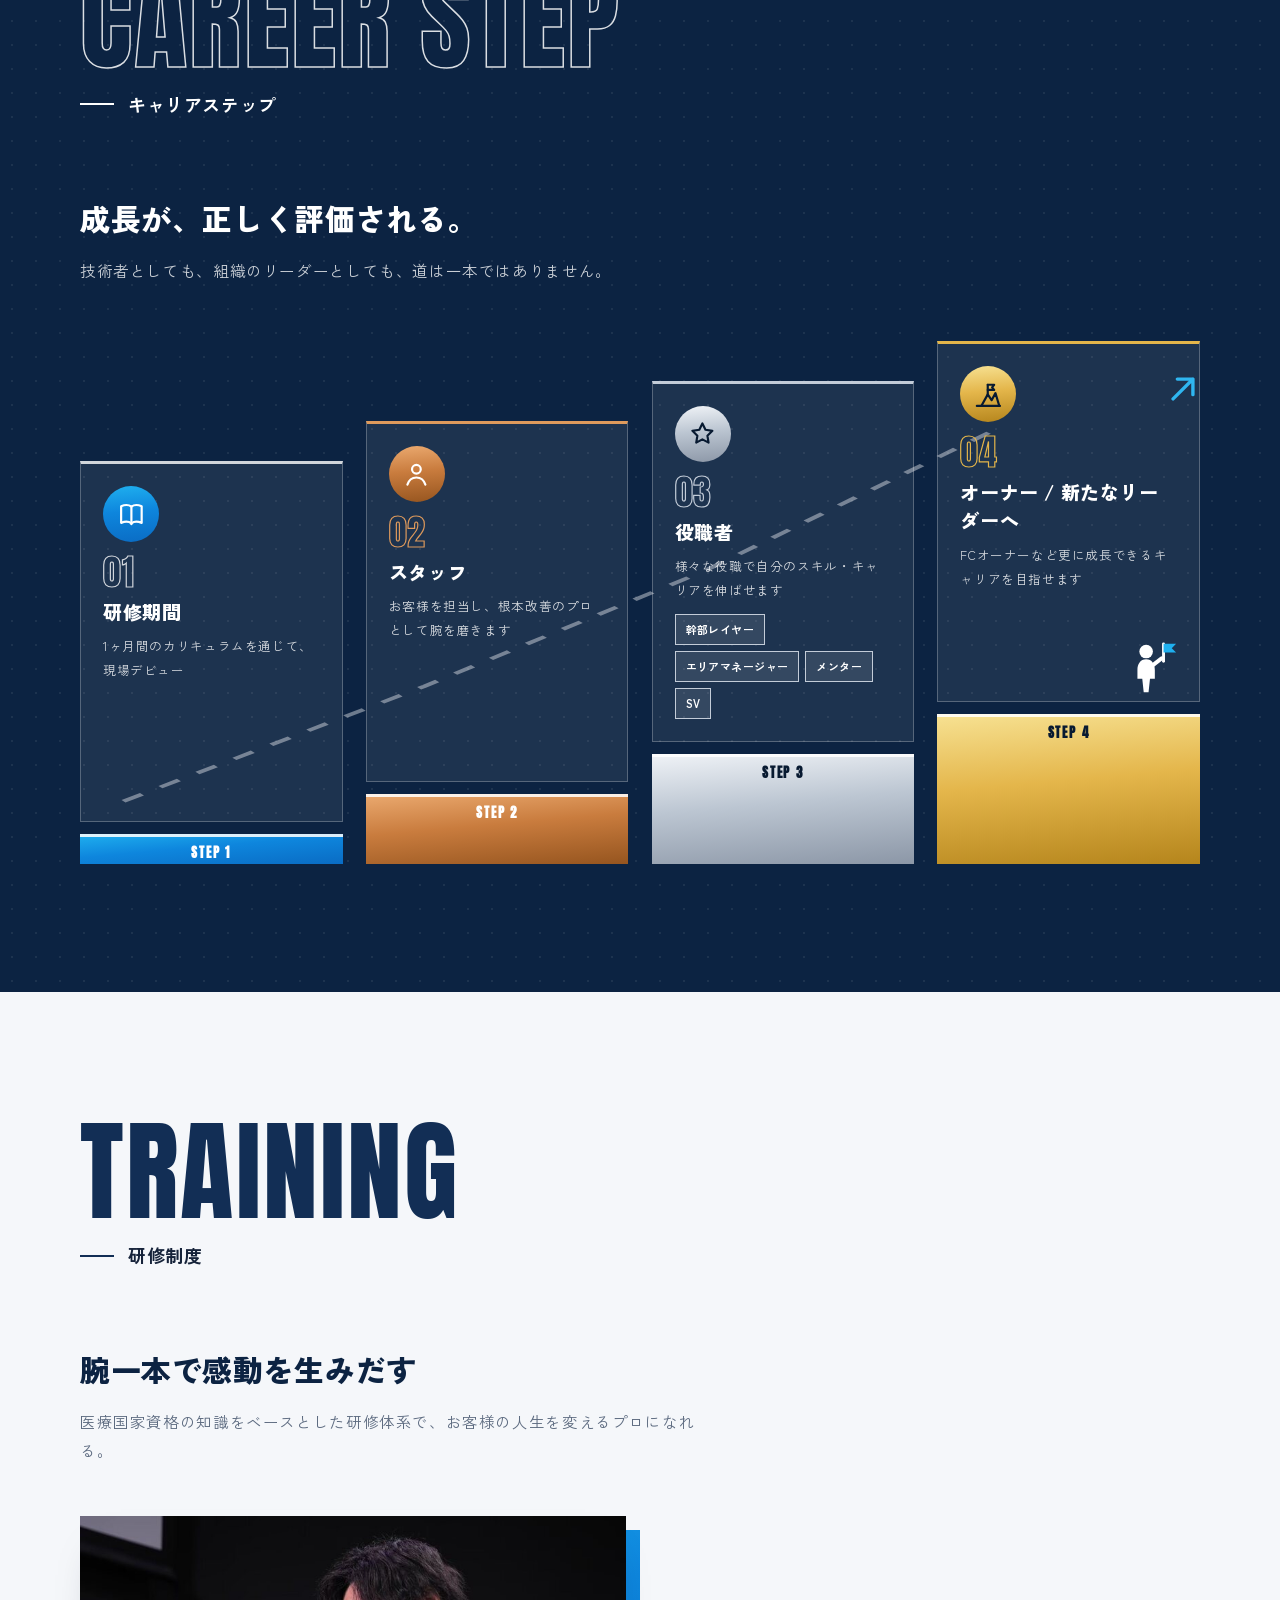
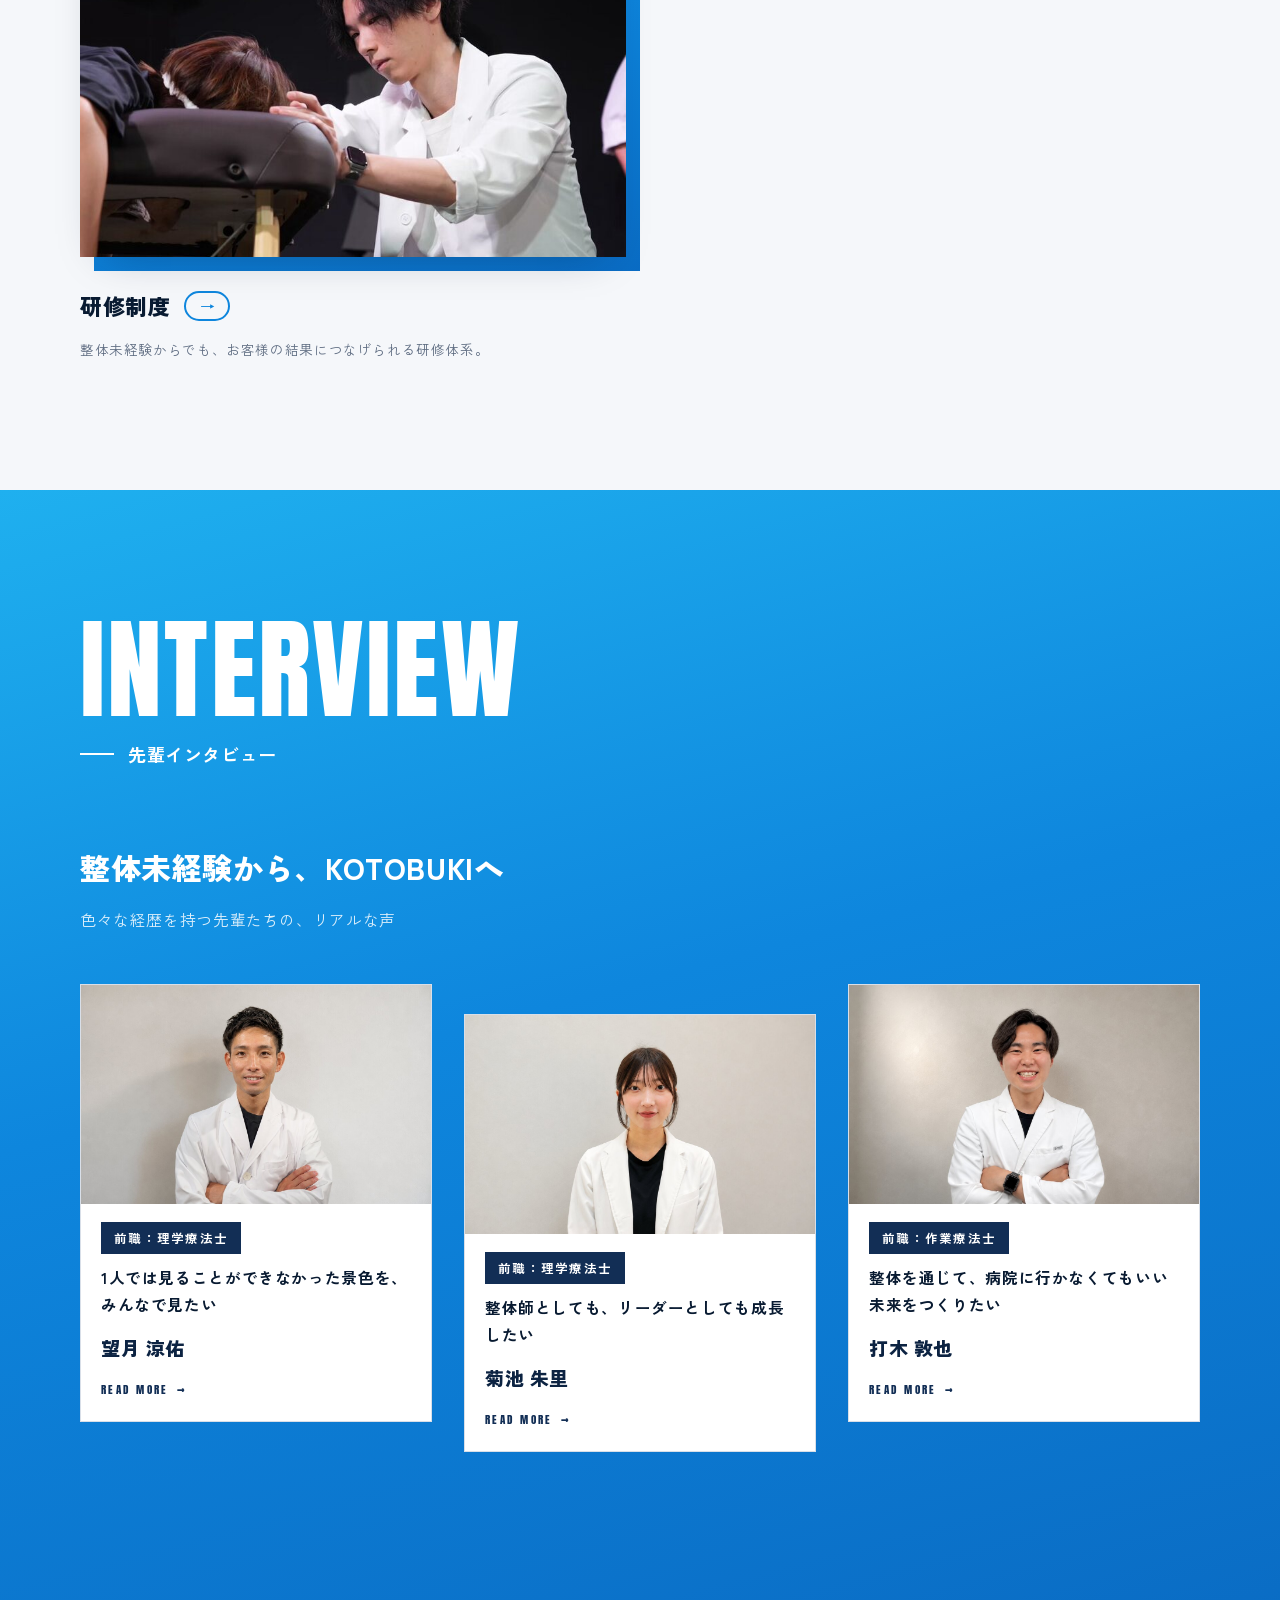
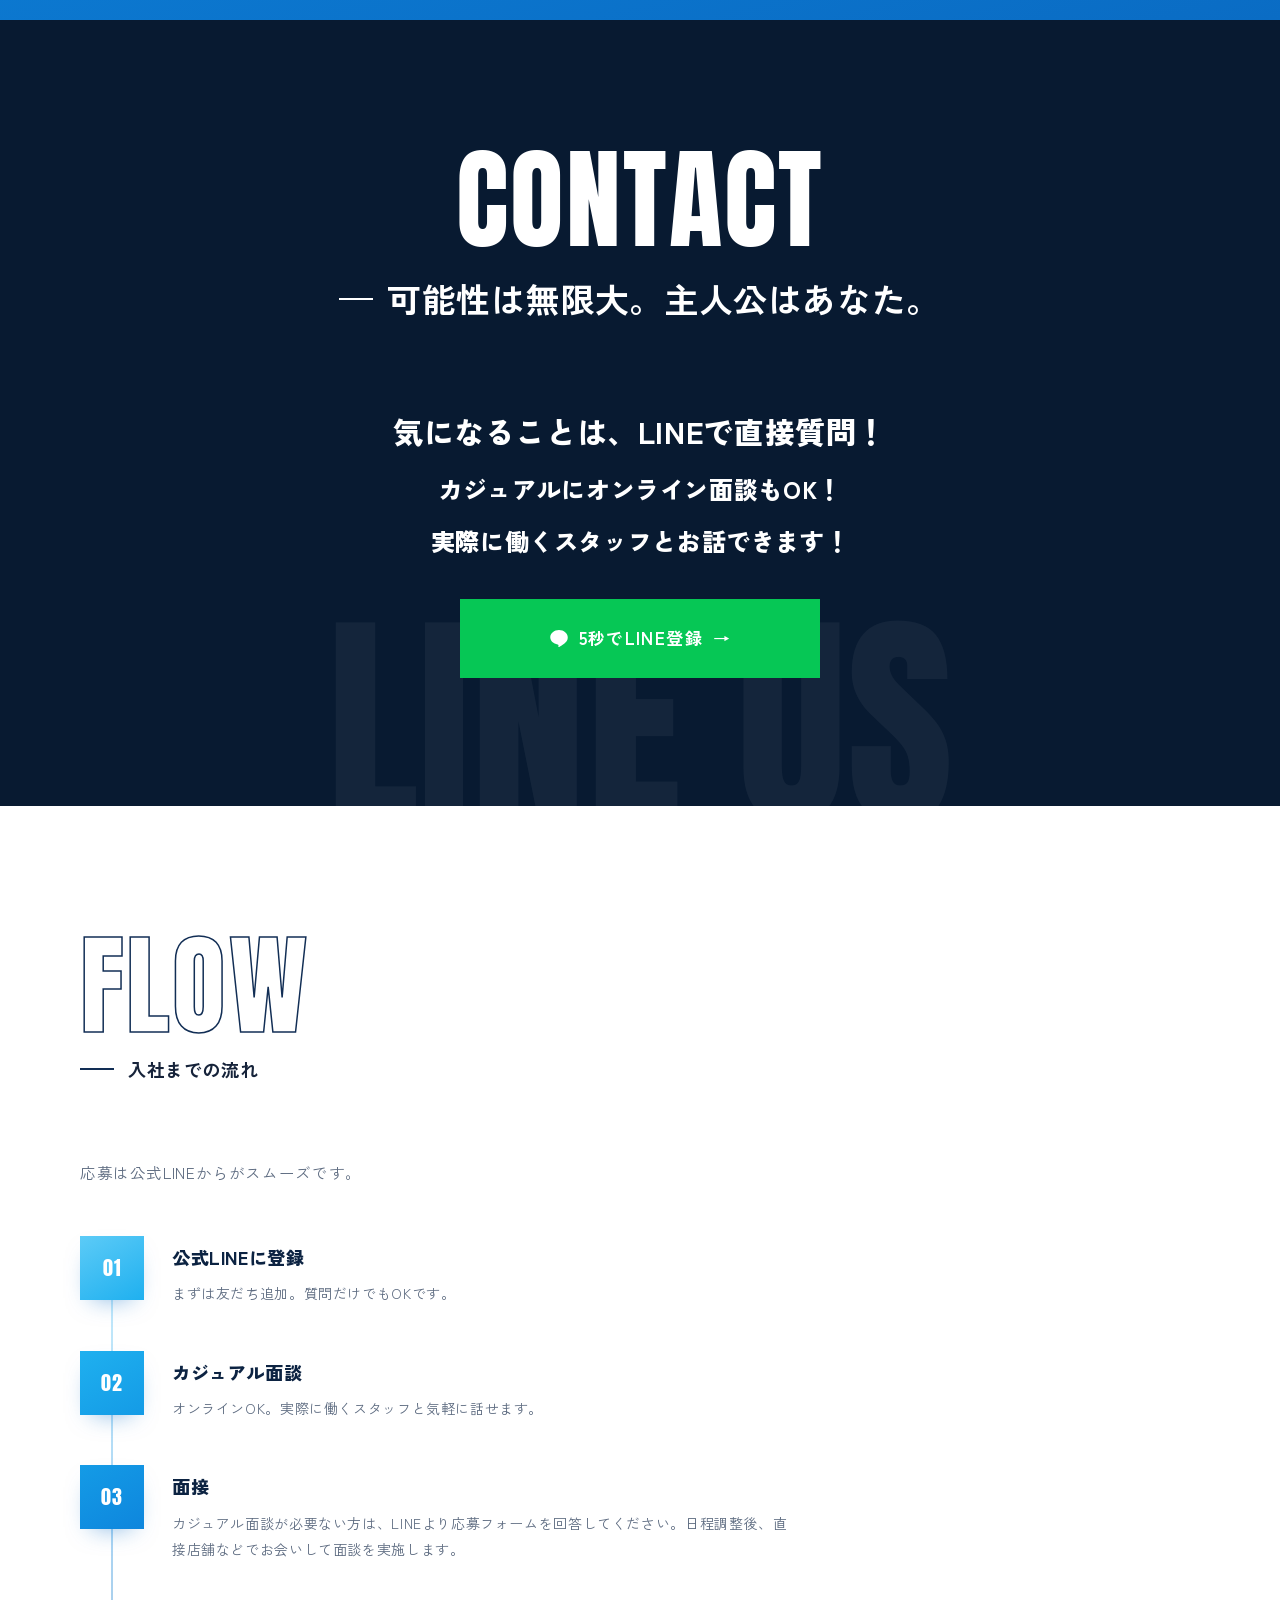
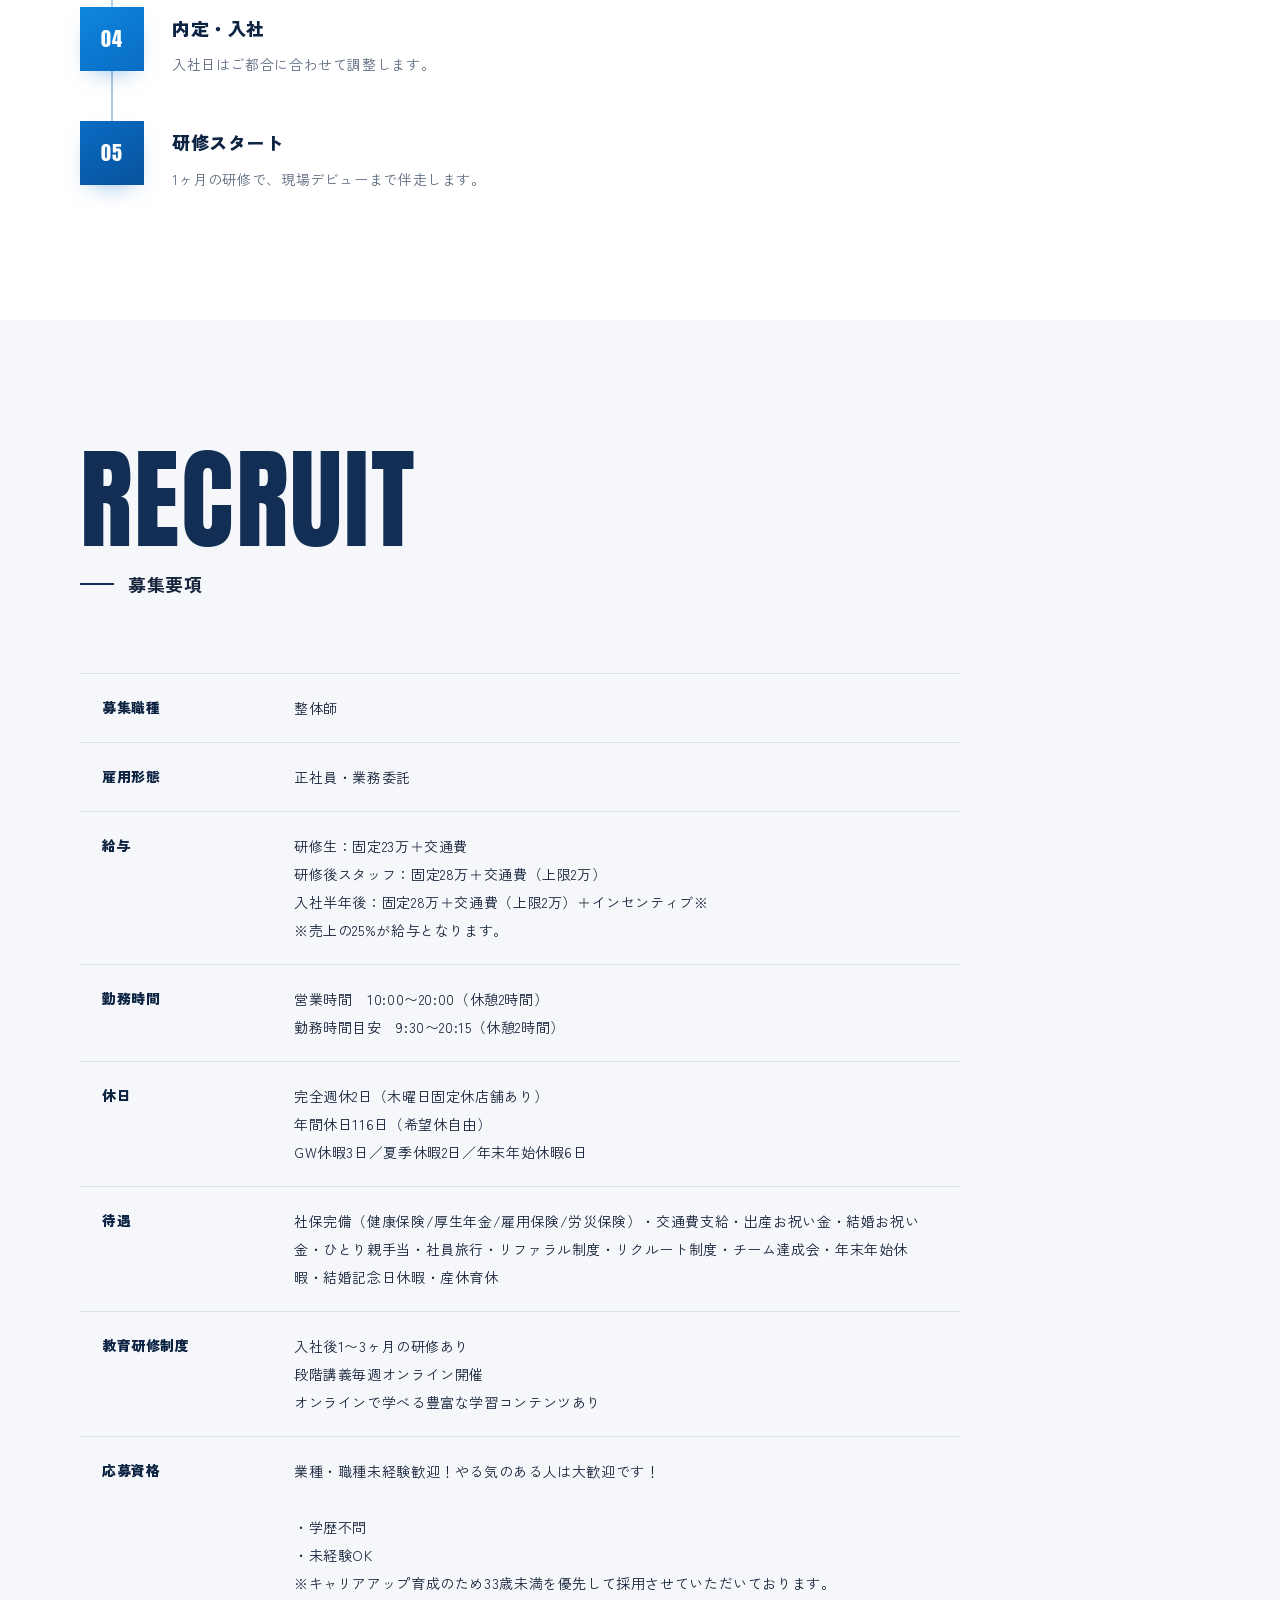
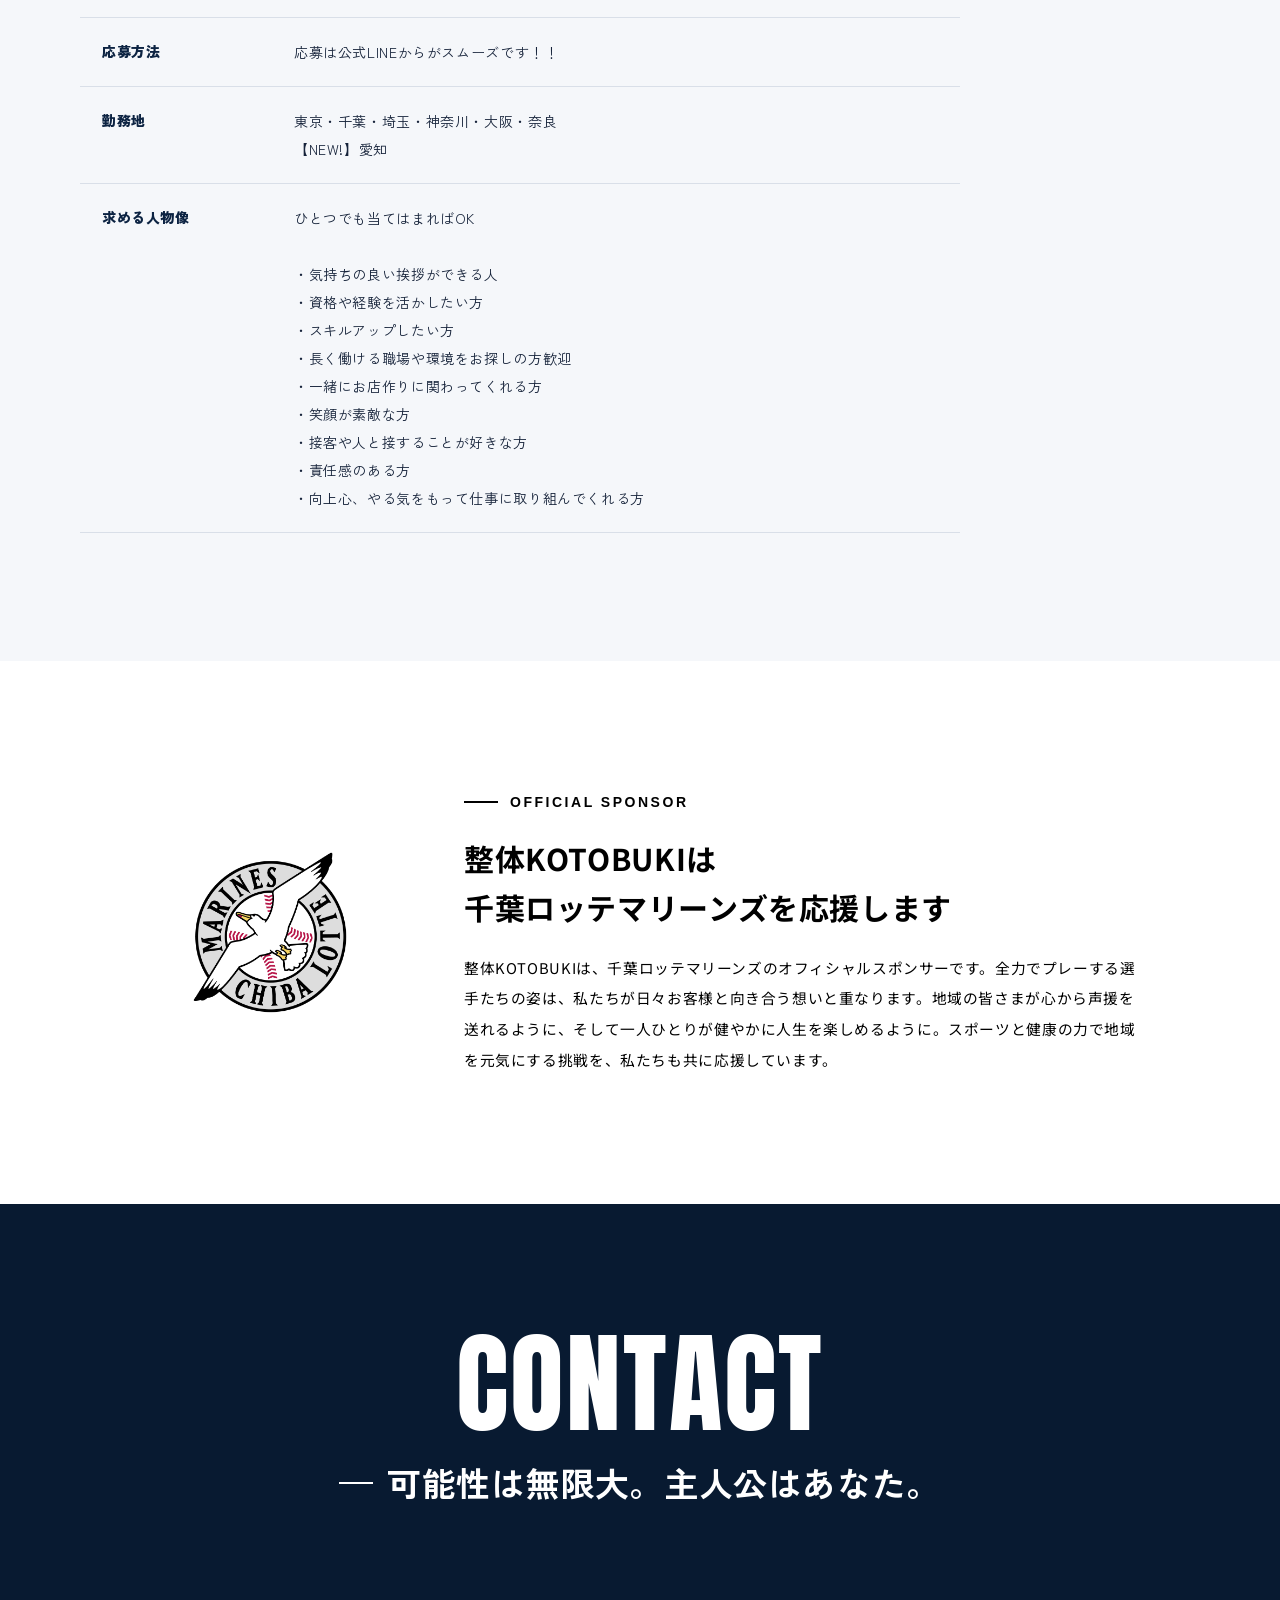
==== commit cdd6fe90: "画像スライダーをMOVIEセクションの下へ移動" ====
--- a/index.html
+++ b/index.html
@@ -36,10 +36,10 @@
 
 <main>
   <section id="hero" aria-label="メインビジュアル"></section>
-  <section id="gallery" aria-label="職場の写真"></section>
   <section id="problem" class="sec problem-sec"></section>
   <section id="solution" class="sec solution-sec"></section>
   <section id="movie" class="sec sec--off"></section>
+  <section id="gallery" aria-label="職場の写真"></section>
   <section id="about" class="sec"></section>
   <section id="map" class="sec sec--off"></section>
   <section id="environment" class="sec"></section>
--- a/css/style.css
+++ b/css/style.css
@@ -1298,7 +1298,8 @@
   position:relative;overflow:hidden;
   background:
     radial-gradient(120% 80% at 50% 0%, #3A3A3C 0%, #2B2B2D 45%, #1E1E20 100%);
-  padding-bottom:clamp(56px,8vw,110px);
+  /* 下端の切り返し(::after)の高さぶん余白を足し、人物が隠れないようにする */
+  padding-bottom:clamp(60px,9vw,120px);
 }
 /* 下端の切り返し（次セクションへの三角形の切り込み） */
 .problem-sec::after{
@@ -1317,33 +1318,66 @@
 }
 .prob-stage{position:relative;z-index:2}
 .prob-bubbles{
-  list-style:none;display:flex;flex-wrap:wrap;justify-content:center;
-  gap:clamp(12px,1.8vw,22px);max-width:840px;margin:0 auto;
-}
+  list-style:none;display:grid;grid-template-columns:1fr 1fr;   /* 横に2個ずつ */
+  justify-items:center;align-items:center;
+  /* 雲形は上下に約14%張り出すため、行間を広めに確保 */
+  row-gap:clamp(34px,4.6vw,58px);
+  column-gap:clamp(26px,3.4vw,52px);
+  max-width:760px;margin:0 auto;
+}
+.prob-bubble{width:100%}
 .prob-bubble{
-  position:relative;background:var(--white);color:#232326;
+  position:relative;color:#232326;
   font-family:"Noto Sans JP",sans-serif;font-weight:700;
-  font-size:clamp(13.5px,1.5vw,17px);line-height:1.6;text-align:center;
-  padding:clamp(15px,1.8vw,22px) clamp(20px,2.4vw,30px);
-  border-radius:44px;box-shadow:0 14px 30px -16px rgba(0,0,0,.55);
-}
-/* 吹き出しのしっぽ */
+  font-size:clamp(13.5px,1.5vw,17px);line-height:1.65;text-align:center;
+  padding:clamp(22px,2.6vw,30px) clamp(30px,3.4vw,44px);
+  /* もこもこした雲形の輪郭（複数の円を重ねて縁を波打たせる） */
+  background:var(--white);
+  filter:drop-shadow(0 14px 26px rgba(0,0,0,.5));
+  border-radius:50%/45%;
+}
+/* 上下の縁に円を並べて「もこもこ」を作る */
+.prob-bubble::before,
 .prob-bubble::after{
-  content:"";position:absolute;left:34px;bottom:-9px;width:18px;height:18px;
-  background:var(--white);border-radius:0 0 6px 0;transform:rotate(28deg);
-}
-.prob-bubble:nth-child(even)::after{left:auto;right:34px;transform:rotate(-28deg);border-radius:0 0 0 6px}
-/* 交互に少しずらして手描き感を出す */
-.prob-bubble:nth-child(2){transform:translateY(14px)}
-.prob-bubble:nth-child(3){transform:translateY(-6px)}
-.prob-bubble:nth-child(5){transform:translateY(10px)}
-.prob-photo{max-width:min(380px,72vw);margin:clamp(18px,3vw,32px) auto 0}
-.prob-photo .imgbox{aspect-ratio:3/4;background:transparent;box-shadow:none}
-.prob-photo .imgbox img{object-fit:contain;object-position:bottom center}
+  content:"";position:absolute;left:6%;right:6%;height:62%;background:var(--white);
+  border-radius:50%;z-index:-1;
+}
+.prob-bubble::before{top:-14%}
+.prob-bubble::after{bottom:-14%}
+.prob-bubble>span{position:relative;z-index:1;display:block}
+/* 一つずつ形と傾きを変えて手描きのランダム感に */
+.prob-bubble:nth-child(1){border-radius:52% 48% 44% 56%/48% 52% 46% 54%;transform:rotate(-1.2deg)}
+.prob-bubble:nth-child(2){border-radius:46% 54% 56% 44%/52% 44% 56% 48%;transform:translateY(6px) rotate(1deg)}
+.prob-bubble:nth-child(3){border-radius:56% 44% 48% 52%/44% 56% 48% 52%;transform:translateY(-4px) rotate(-.8deg)}
+.prob-bubble:nth-child(4){border-radius:48% 52% 52% 48%/54% 46% 52% 48%;transform:rotate(1.2deg)}
+.prob-bubble:nth-child(5){border-radius:54% 46% 46% 54%/46% 54% 50% 50%;transform:translateY(5px) rotate(-1deg)}
+.prob-bubble:nth-child(6){border-radius:44% 56% 54% 46%/56% 44% 48% 52%;transform:translateY(-3px) rotate(.8deg)}
+.prob-photo{
+  /* サイズを控えめに。下端はセクション内に収める（見切れ防止） */
+  max-width:min(330px,62vw);
+  margin:clamp(24px,3.4vw,44px) auto 0;
+  position:relative;z-index:1;
+}
+.prob-photo .imgbox{aspect-ratio:517/567;background:transparent;box-shadow:none}
+.prob-photo .imgbox img{
+  object-fit:contain;object-position:bottom center;
+  /* 下端を柔らかくフェードさせ、切れ目を目立たせない */
+  -webkit-mask-image:linear-gradient(180deg,#000 78%,rgba(0,0,0,.55) 92%,rgba(0,0,0,0) 100%);
+          mask-image:linear-gradient(180deg,#000 78%,rgba(0,0,0,.55) 92%,rgba(0,0,0,0) 100%);
+}
+/* タブレット帯: 雲の張り出しが触れやすいので行間を追加 */
+@media (max-width:900px) and (min-width:701px){
+  .prob-bubbles{row-gap:52px;column-gap:30px;max-width:640px}
+}
 @media (max-width:700px){
-  .prob-bubbles{gap:12px}
-  .prob-bubble{font-size:13.5px;padding:13px 18px;border-radius:36px}
+  /* スマホでも横2列。余白と文字を詰めて収める */
+  .prob-bubbles{row-gap:22px;column-gap:12px;max-width:100%}
+  .prob-bubble{font-size:12.5px;padding:15px 12px;line-height:1.5}
   .prob-bubble:nth-child(n){transform:none}
+  .prob-photo{max-width:58vw}
+}
+@media (max-width:380px){
+  .prob-bubble{font-size:11.5px;padding:13px 8px}
 }
 
 /* =====================================================
@@ -1387,6 +1421,10 @@
   font-size:clamp(16.5px,1.85vw,20px);line-height:1.55;margin-bottom:16px;
   word-break:keep-all;overflow-wrap:break-word;   /* 文節で折り返す */
 }
+/* PCでは見出し行数の違いを吸収して、本文の開始位置を揃える */
+@media (min-width:901px){
+  .sol-card h3{min-height:calc(1.55em * 3)}
+}
 .sol-card p{
   font-family:"Noto Sans JP",sans-serif;font-size:clamp(13.5px,1.15vw,14.5px);
   line-height:1.95;color:rgba(255,255,255,.94);
@@ -1399,3 +1437,44 @@
 @media (max-width:900px){
   .sol-list{grid-template-columns:1fr;max-width:520px;margin:0 auto}
 }
+
+/* 整体KOTOBUKIなら: アイコン＆スクロール誘導 */
+.sol-icon{
+  width:clamp(56px,6vw,72px);height:clamp(56px,6vw,72px);
+  display:grid;place-items:center;margin-bottom:clamp(18px,2.2vw,24px);
+  background:rgba(255,255,255,.16);
+  border:1px solid rgba(255,255,255,.42);
+  border-radius:50%;
+  transition:transform .5s var(--ease),background .5s var(--ease);
+}
+.sol-icon svg{
+  width:52%;height:52%;fill:none;stroke:#fff;stroke-width:1.6;
+  stroke-linecap:round;stroke-linejoin:round;
+}
+@media (hover:hover){
+  .sol-card:hover .sol-icon{transform:scale(1.08) rotate(-4deg);background:rgba(255,255,255,.26)}
+}
+/* 次のセクションへのスクロール誘導 */
+.sol-scroll{
+  margin:clamp(34px,4.6vw,56px) auto 0;
+  display:flex;flex-direction:column;align-items:center;gap:14px;
+  font-family:"Noto Sans JP",sans-serif;font-weight:700;
+  font-size:clamp(13px,1.3vw,15px);color:var(--navy-900);letter-spacing:.04em;
+}
+.sol-arrow{
+  width:1px;height:clamp(34px,4.4vw,52px);background:rgba(18,46,85,.25);position:relative;overflow:hidden;
+}
+/* 線の中を光が下へ流れる */
+.sol-arrow::after{
+  content:"";position:absolute;left:0;top:-60%;width:100%;height:60%;
+  background:linear-gradient(180deg,rgba(31,176,239,0),var(--blue-fresh-2));
+  animation:solFlow 1.9s var(--ease) infinite;
+}
+@keyframes solFlow{
+  0%{top:-60%}
+  60%{top:100%}
+  100%{top:100%}
+}
+@media (prefers-reduced-motion:reduce){
+  .sol-arrow::after{animation:none;top:20%}
+}
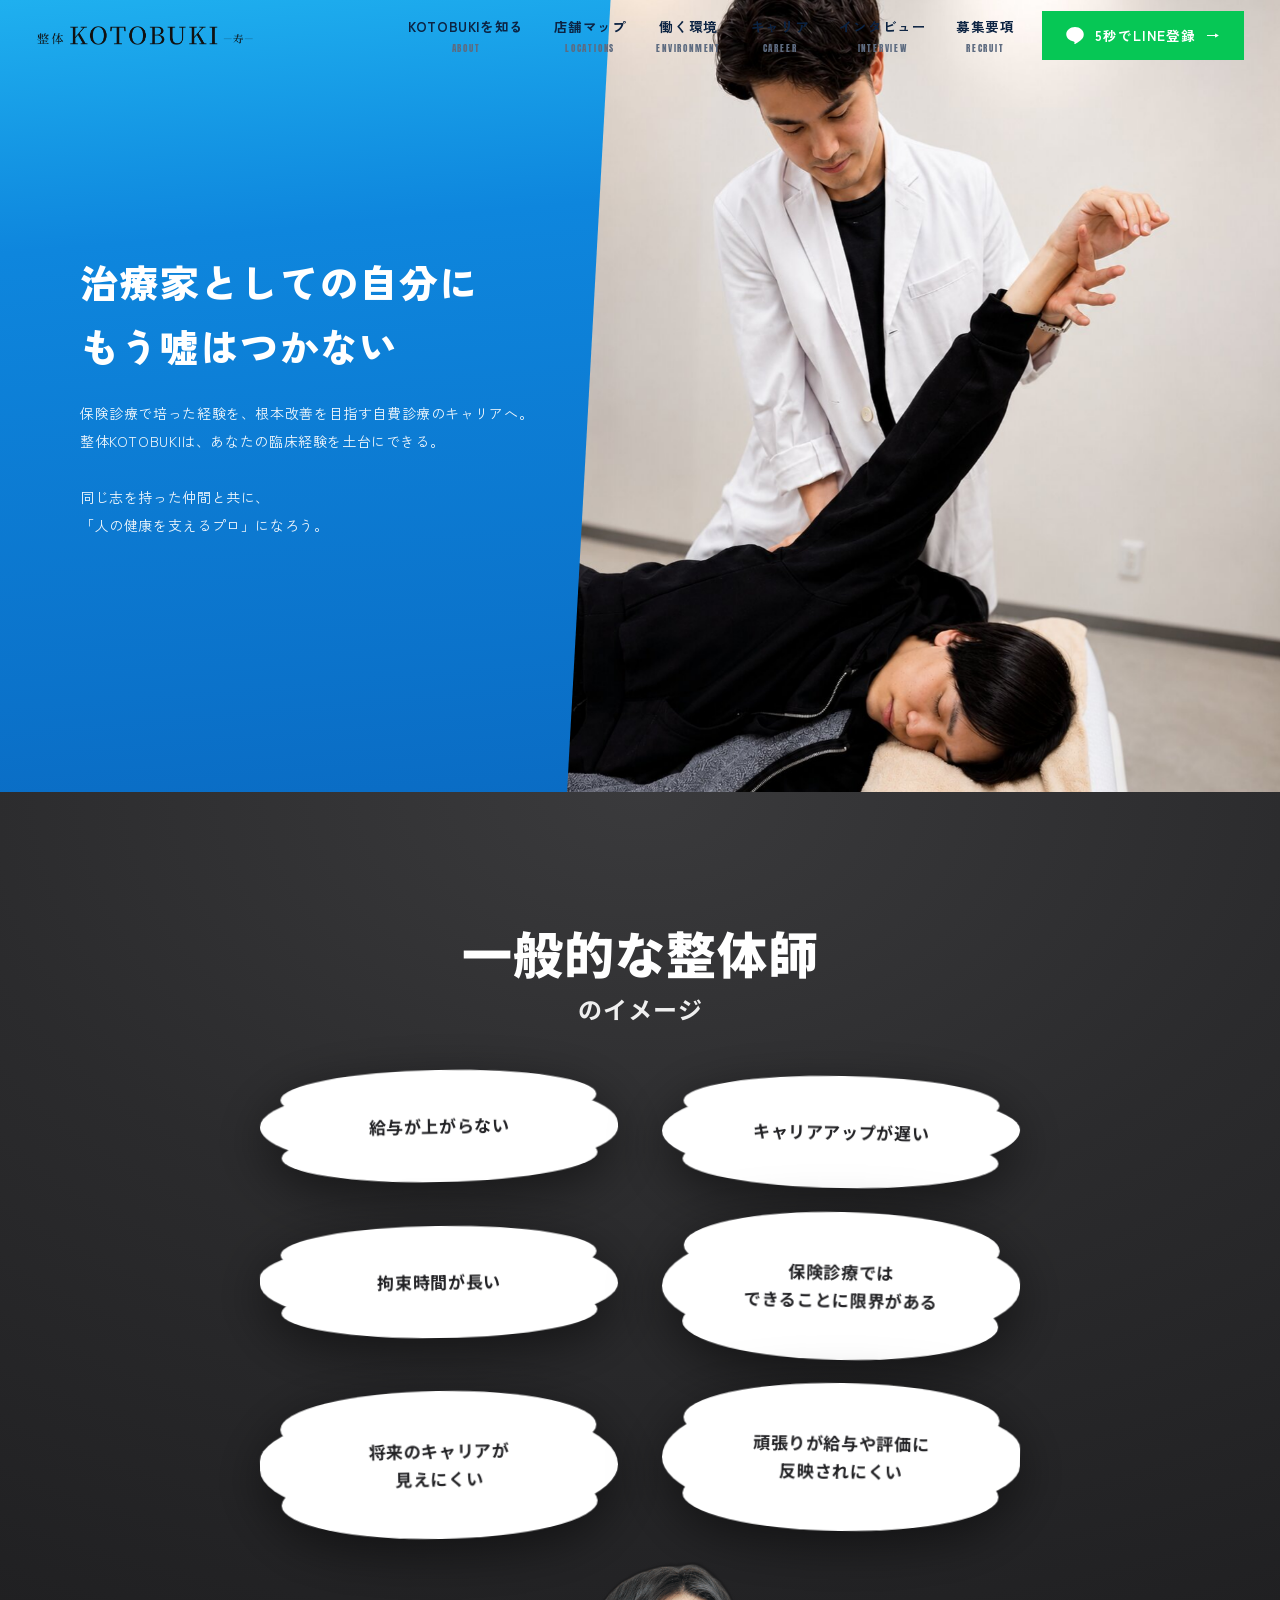
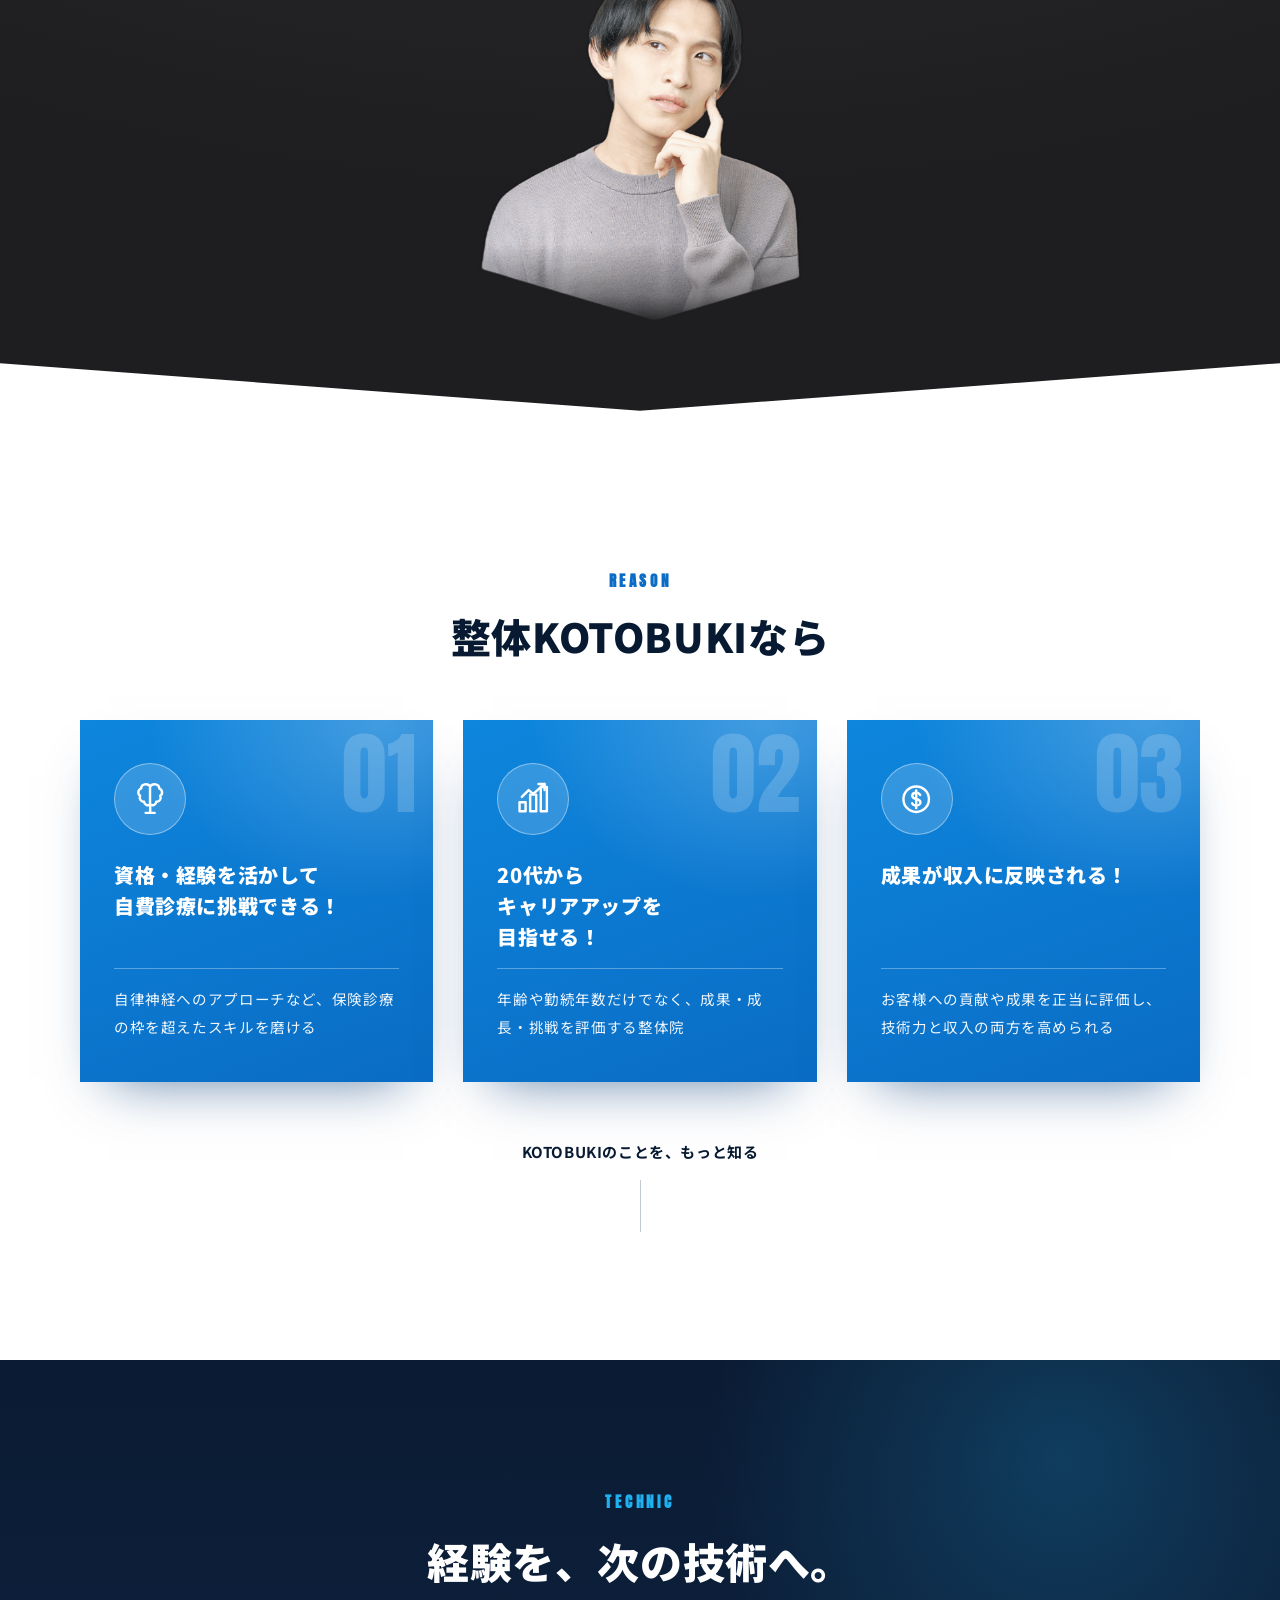
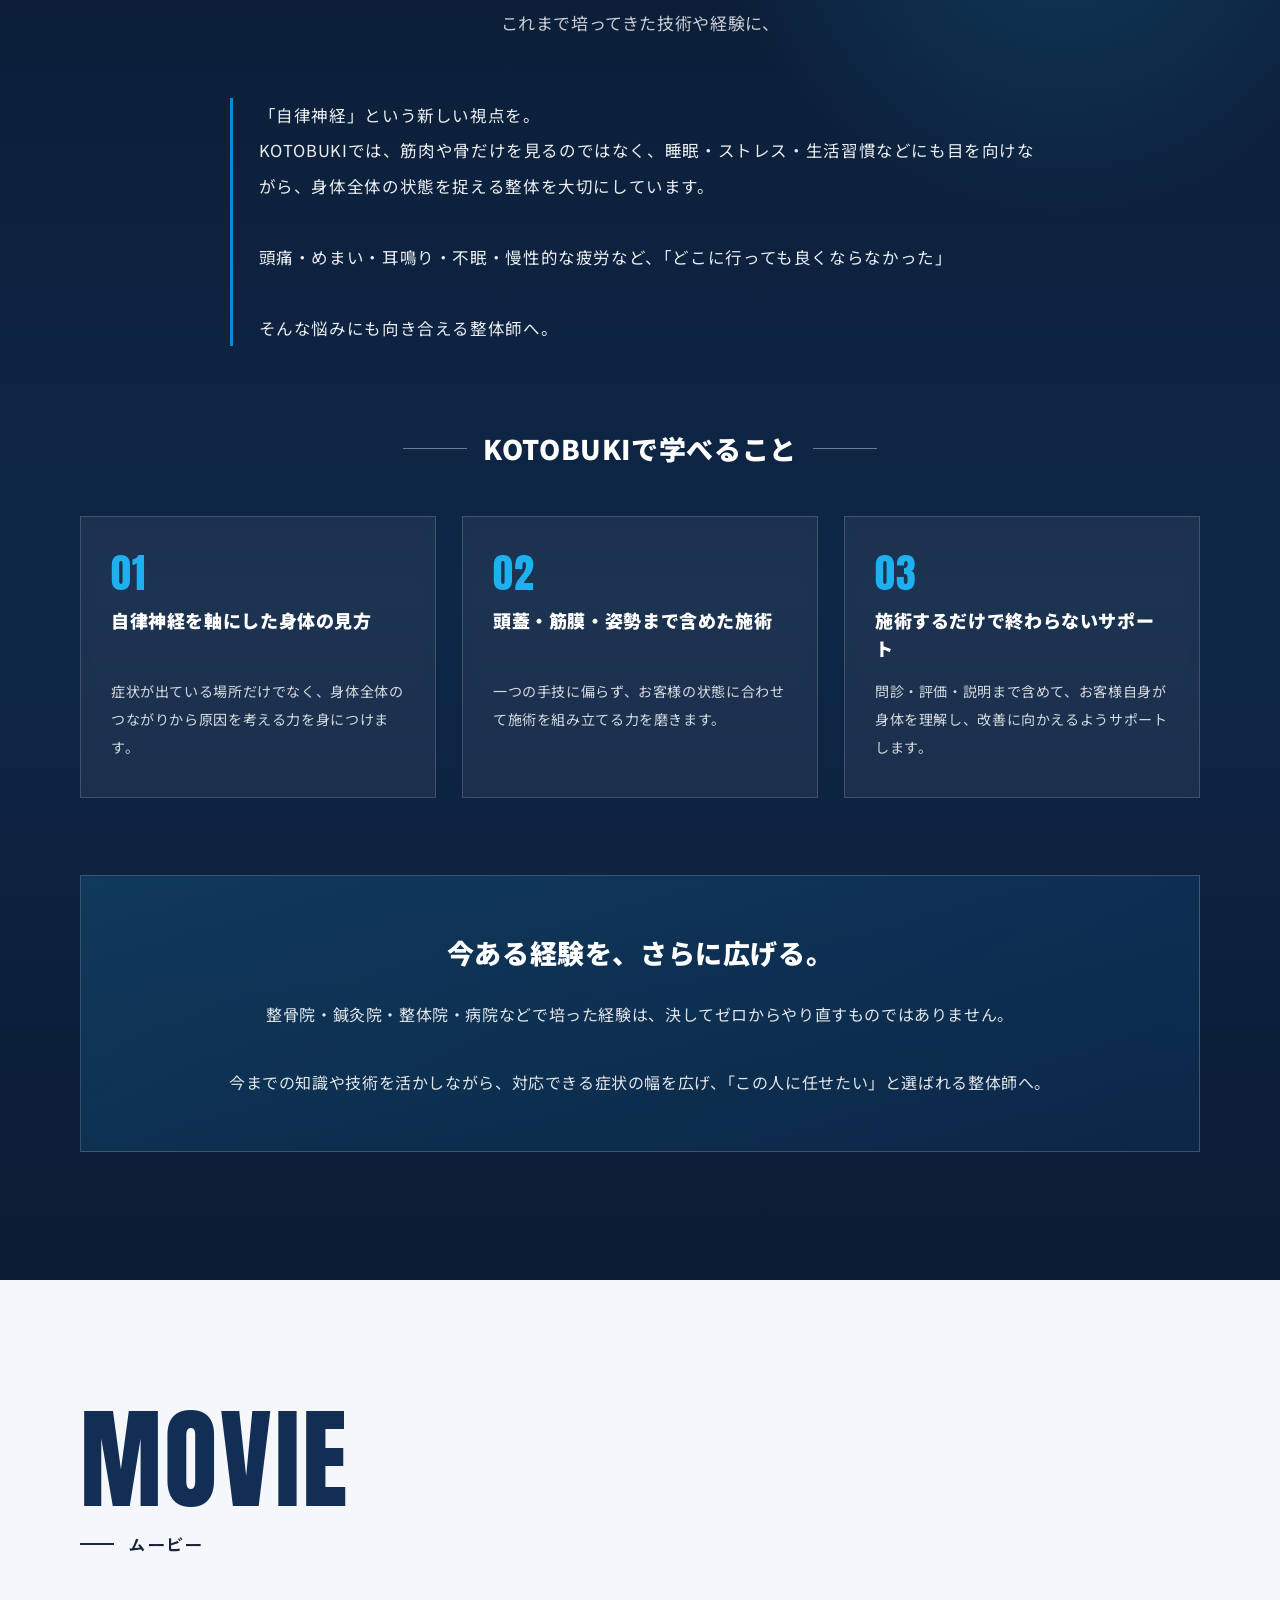
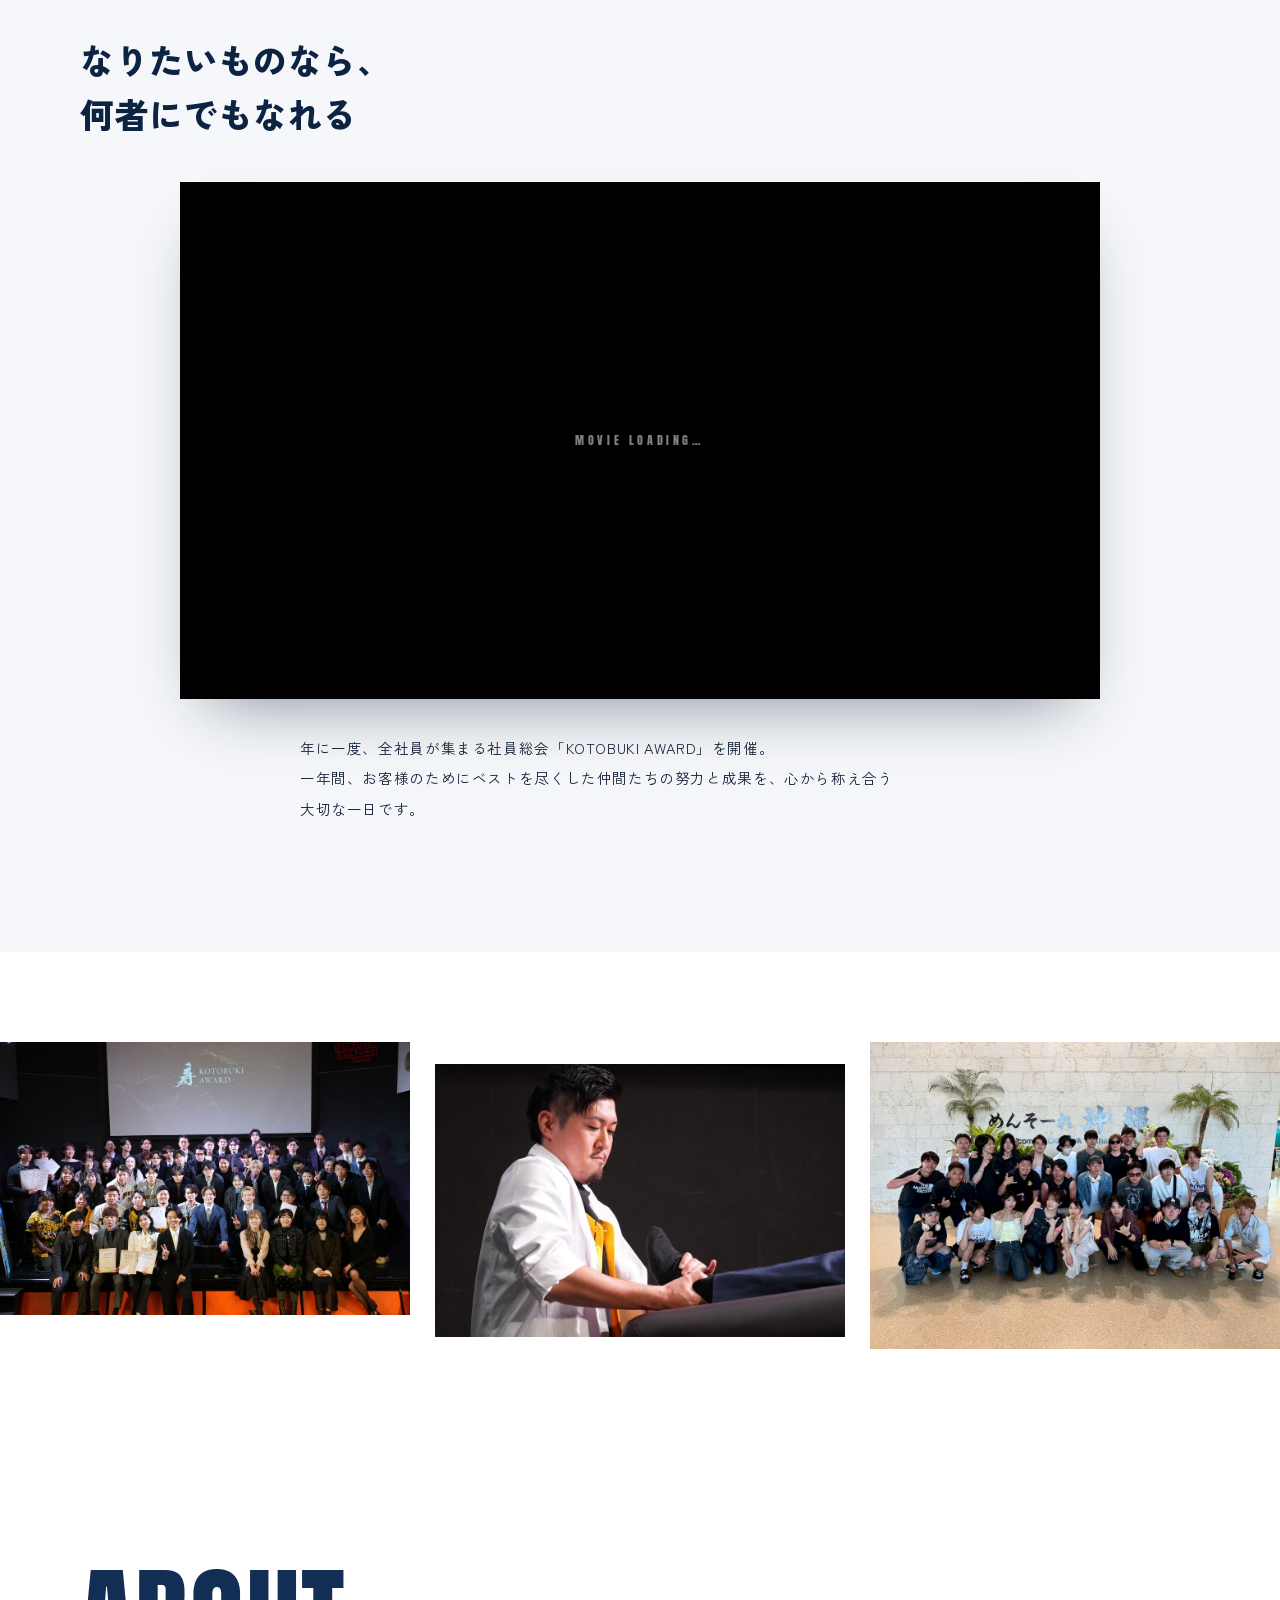
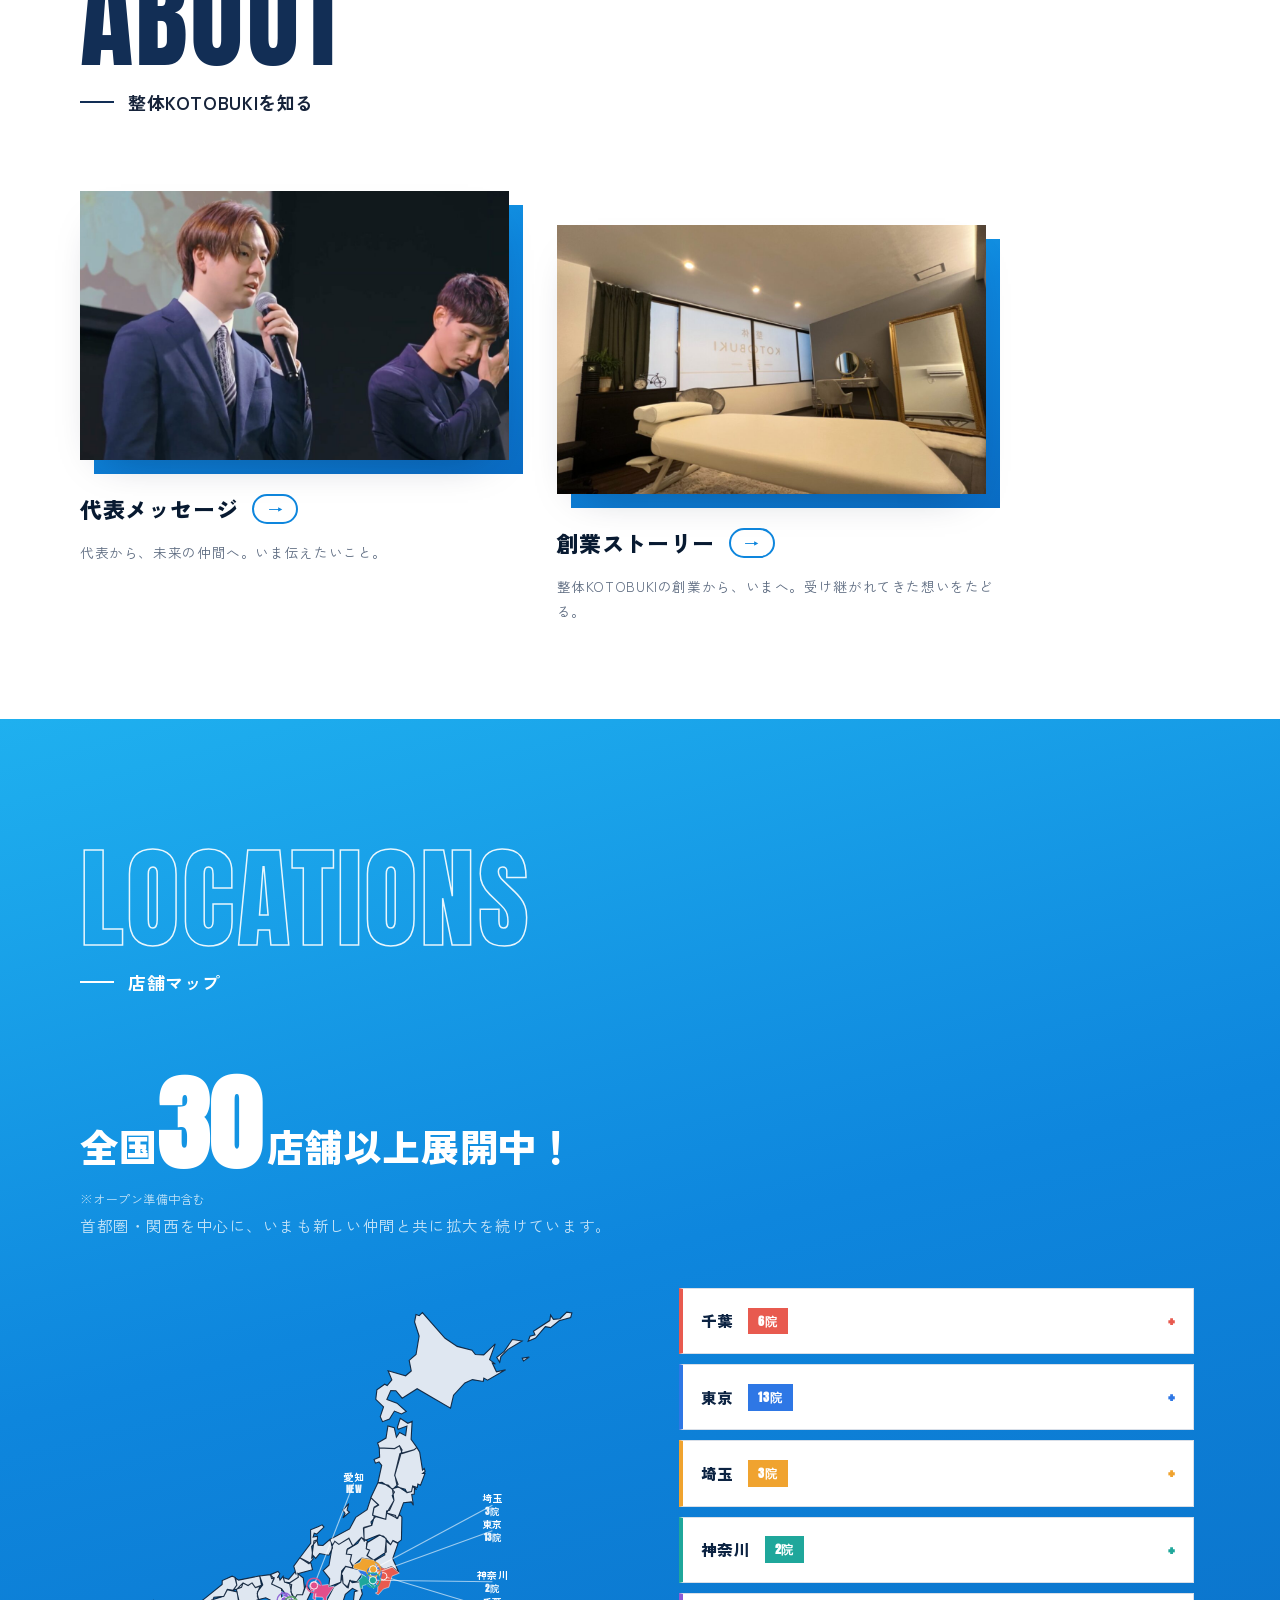
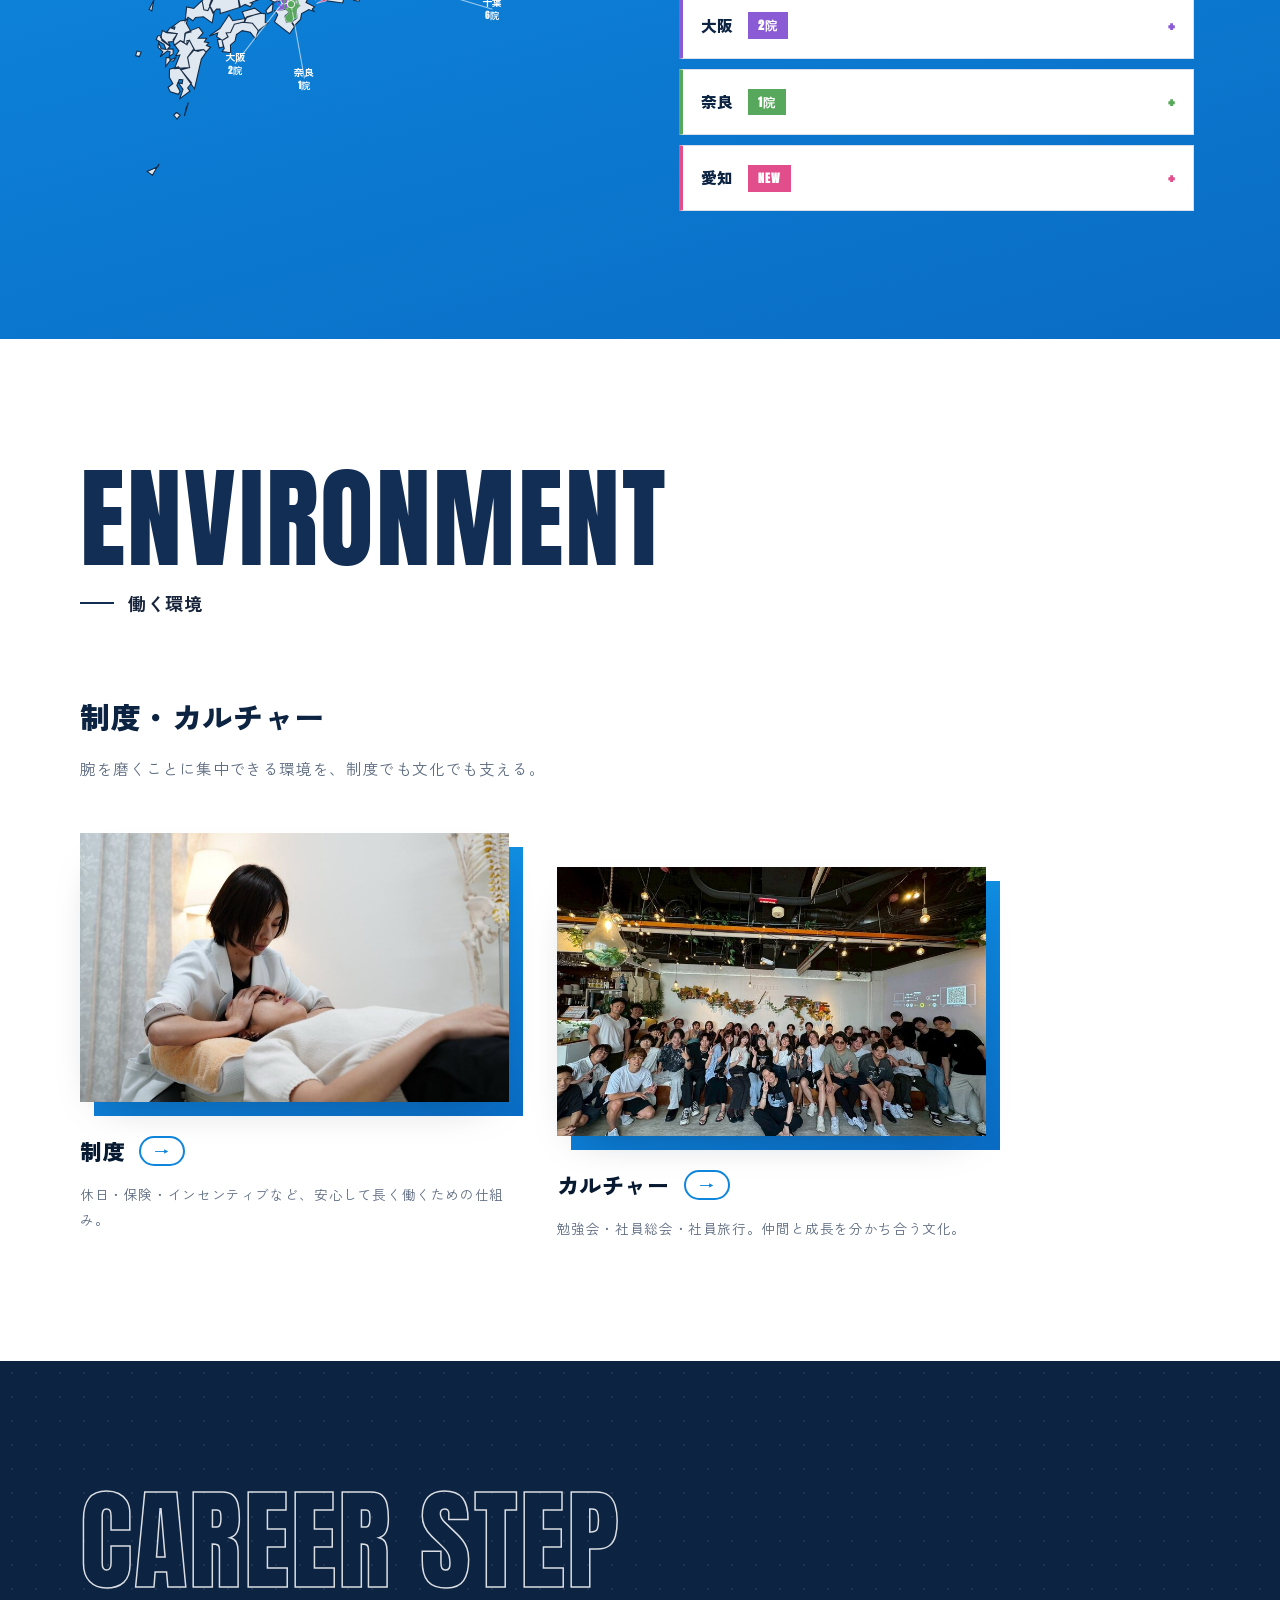
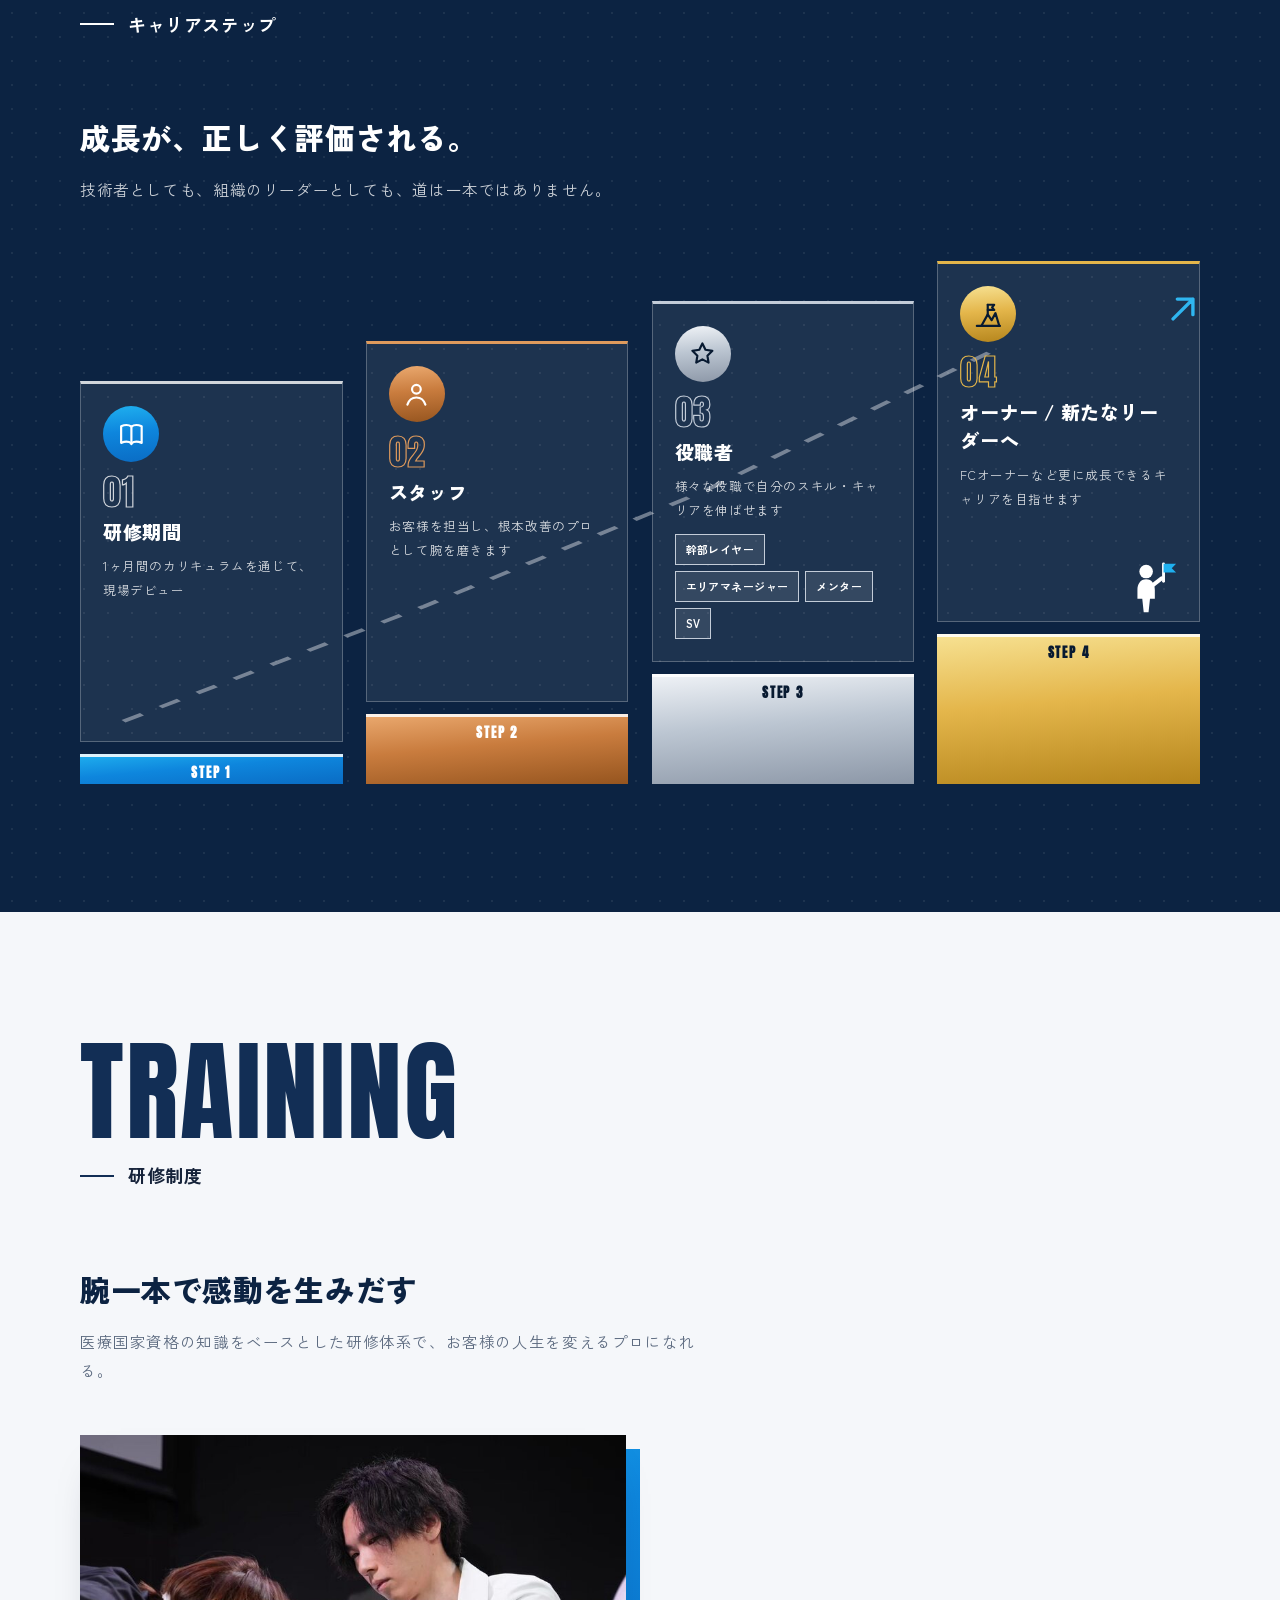
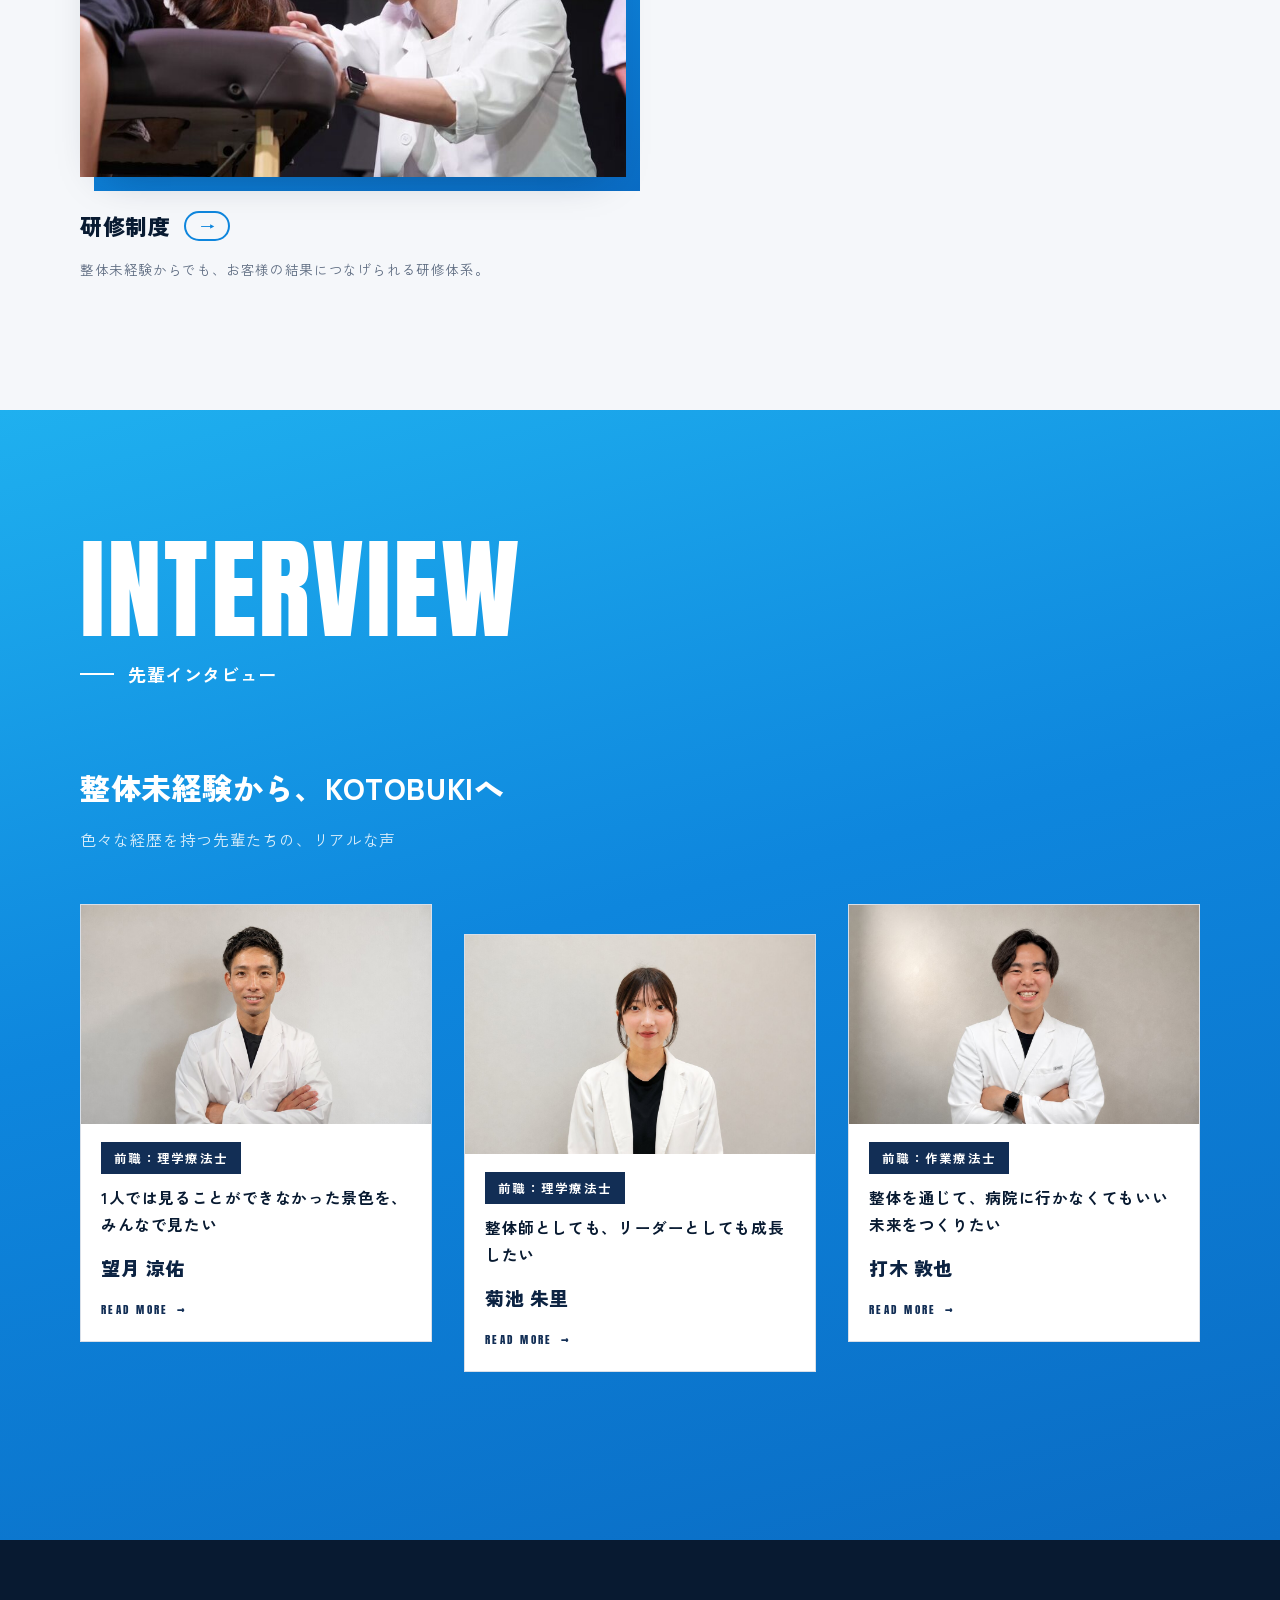
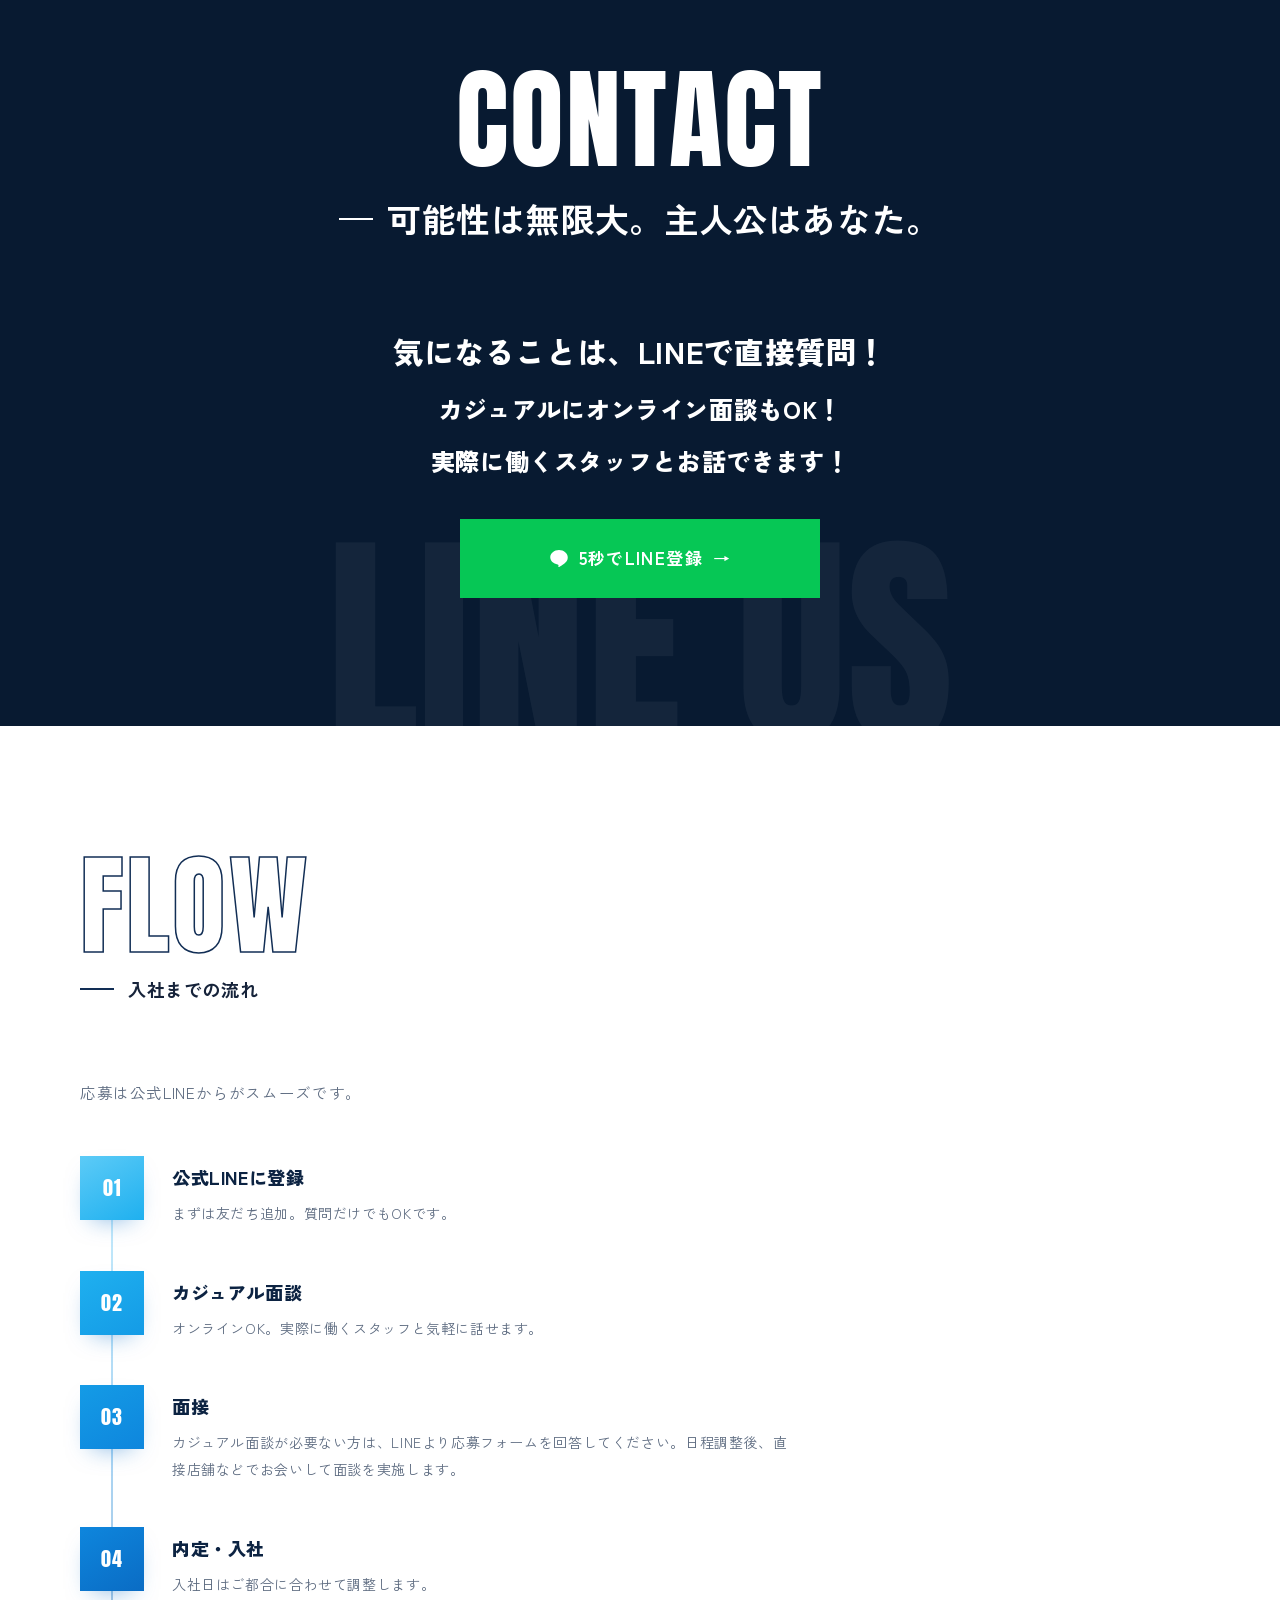
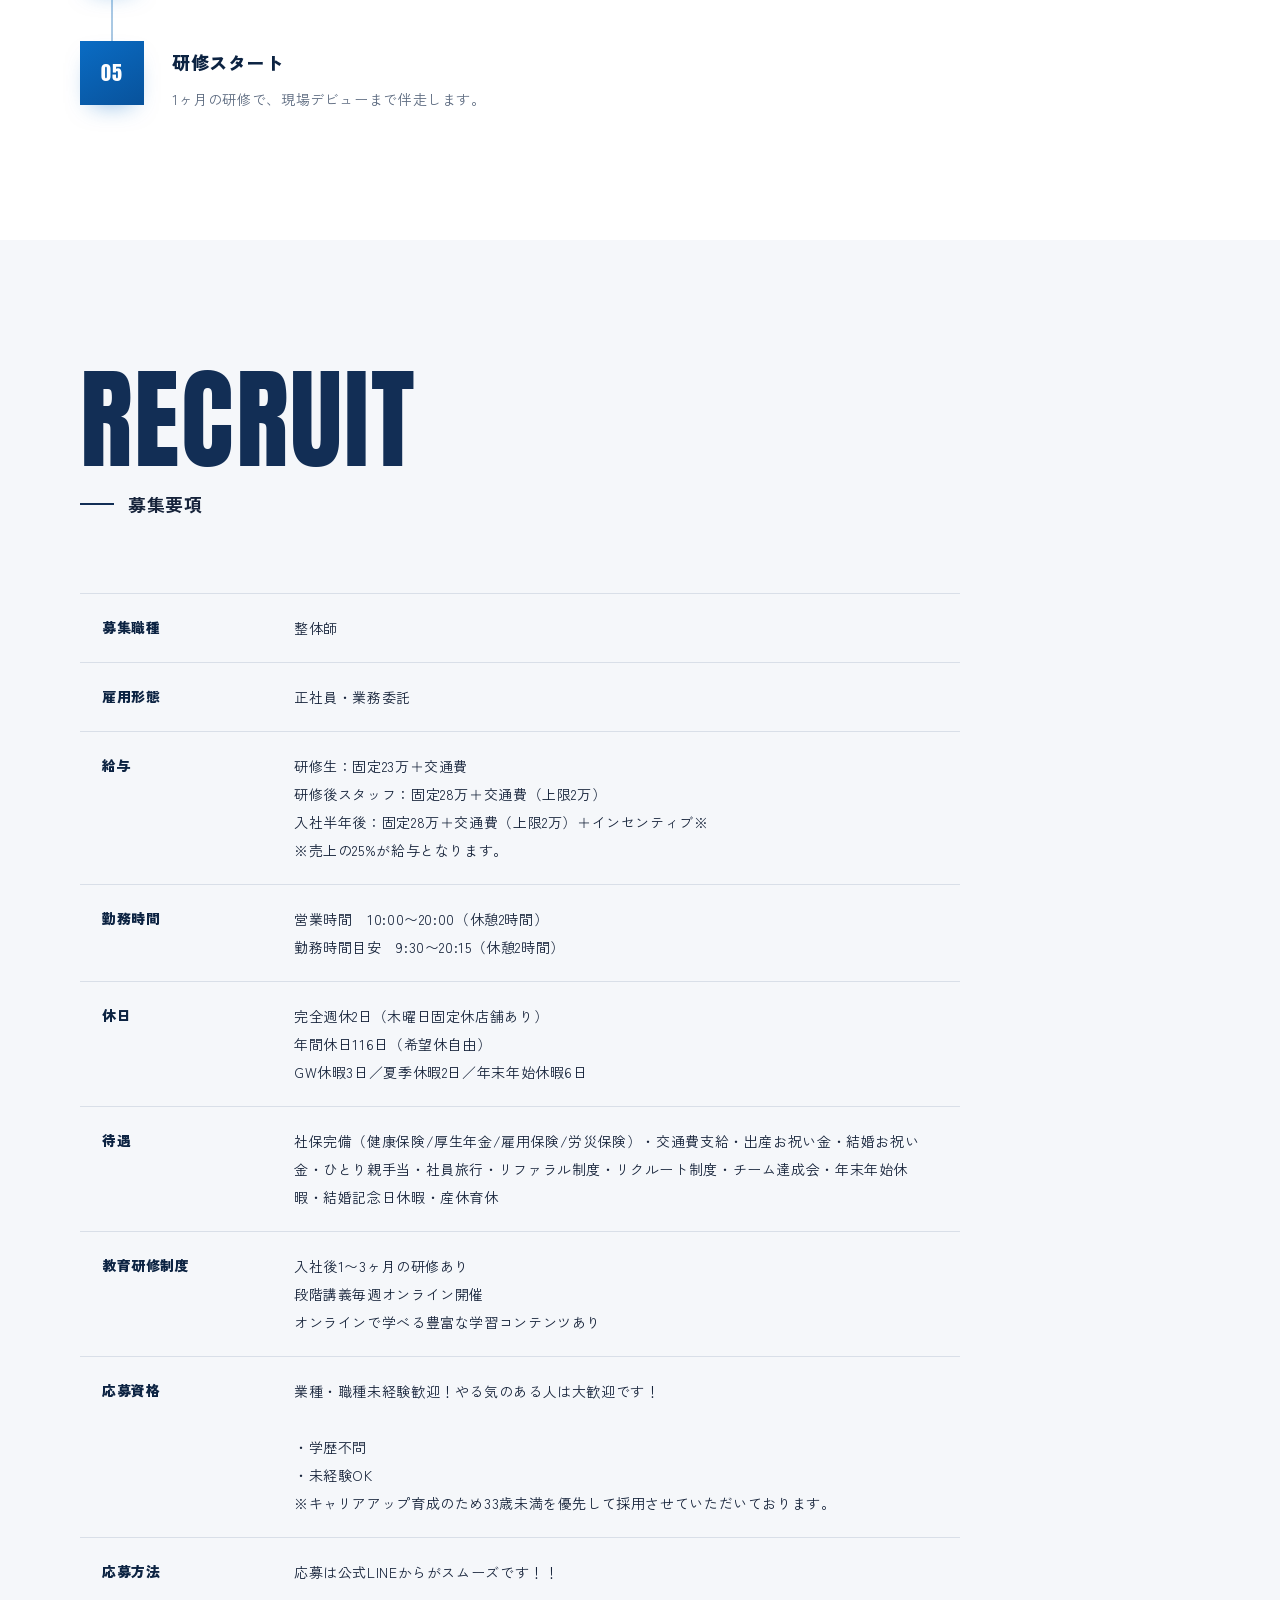
==== commit 3afbfd94: "MOVIEの上にTECHNICセクションを追加（経験者向け・学べる技術）" ====
--- a/index.html
+++ b/index.html
@@ -38,6 +38,7 @@
   <section id="hero" aria-label="メインビジュアル"></section>
   <section id="problem" class="sec problem-sec"></section>
   <section id="solution" class="sec solution-sec"></section>
+  <section id="technic" class="sec technic-sec"></section>
   <section id="movie" class="sec sec--off"></section>
   <section id="gallery" aria-label="職場の写真"></section>
   <section id="about" class="sec"></section>
--- a/css/style.css
+++ b/css/style.css
@@ -1478,3 +1478,98 @@
 @media (prefers-reduced-motion:reduce){
   .sol-arrow::after{animation:none;top:20%}
 }
+
+/* =====================================================
+   TECHNIC（経験者向け・学べる技術）
+   ===================================================== */
+.technic-sec{
+  position:relative;overflow:hidden;
+  background:linear-gradient(180deg,#0B1B33 0%,#0E2747 55%,#0B1B33 100%);
+  color:var(--white);
+}
+/* 背景の淡いブルーグロー */
+.technic-sec::before{
+  content:"";position:absolute;top:-18%;right:-12%;width:58%;aspect-ratio:1;
+  background:radial-gradient(circle,rgba(31,176,239,.22) 0%,rgba(31,176,239,0) 68%);
+  pointer-events:none;
+}
+.tec-head{text-align:center;margin-bottom:clamp(34px,4.6vw,58px);position:relative}
+.tec-en{
+  font-family:var(--font-en);font-size:clamp(12px,1.5vw,15px);letter-spacing:.26em;
+  color:var(--blue-fresh-1);font-weight:700;display:block;margin-bottom:14px;
+}
+.tec-lead{
+  font-family:"Noto Sans JP",sans-serif;font-weight:900;
+  font-size:clamp(24px,3.8vw,42px);line-height:1.45;
+}
+.tec-leadsub{
+  font-family:"Noto Sans JP",sans-serif;margin-top:16px;
+  font-size:clamp(14px,1.4vw,17px);color:rgba(255,255,255,.78);
+}
+/* 導入文 */
+.tec-intro{position:relative;max-width:820px;margin:0 auto clamp(44px,6vw,80px)}
+.tec-intro.has-photo{
+  max-width:1080px;display:grid;grid-template-columns:1.05fr .95fr;
+  gap:clamp(28px,4vw,60px);align-items:center;
+}
+.tec-body{
+  font-family:"Noto Sans JP",sans-serif;
+  font-size:clamp(14.5px,1.3vw,16.5px);line-height:2.15;color:rgba(255,255,255,.92);
+  padding-left:clamp(16px,2vw,26px);border-left:3px solid var(--blue-fresh-2);
+}
+.tec-photo .imgbox{aspect-ratio:4/3;box-shadow:0 30px 60px -30px rgba(0,0,0,.7)}
+/* 学べること */
+.tec-learn-title{
+  font-family:"Noto Sans JP",sans-serif;font-weight:900;text-align:center;
+  font-size:clamp(19px,2.4vw,27px);margin-bottom:clamp(26px,3.4vw,42px);
+  display:flex;align-items:center;justify-content:center;gap:16px;
+}
+.tec-learn-title::before,.tec-learn-title::after{
+  content:"";height:1px;width:clamp(24px,5vw,64px);background:rgba(255,255,255,.4);
+}
+.tec-list{display:grid;grid-template-columns:repeat(3,1fr);gap:clamp(16px,2.2vw,26px)}
+.tec-card{
+  position:relative;padding:clamp(26px,3vw,36px) clamp(22px,2.6vw,30px);
+  background:rgba(255,255,255,.06);
+  border:1px solid rgba(255,255,255,.16);
+  backdrop-filter:blur(6px);
+  transition:transform .5s var(--ease),background .5s var(--ease),border-color .5s var(--ease);
+}
+.tec-no{
+  font-family:var(--font-en);font-size:clamp(28px,3.4vw,40px);line-height:1;
+  color:var(--blue-fresh-1);display:block;margin-bottom:14px;
+}
+.tec-card h4{
+  font-family:"Noto Sans JP",sans-serif;font-weight:900;
+  font-size:clamp(15.5px,1.7vw,18px);line-height:1.55;margin-bottom:14px;
+}
+/* PCでは見出しの行数差を吸収して本文位置を揃える */
+@media (min-width:901px){
+  .tec-card h4{min-height:calc(1.55em * 2)}
+}
+.tec-card p{
+  font-family:"Noto Sans JP",sans-serif;font-size:clamp(13.5px,1.1vw,14.5px);
+  line-height:2;color:rgba(255,255,255,.82);
+}
+@media (hover:hover){
+  .tec-card:hover{transform:translateY(-6px);background:rgba(255,255,255,.11);border-color:rgba(31,176,239,.6)}
+}
+/* 締めのメッセージ */
+.tec-msg{
+  margin-top:clamp(44px,6vw,84px);text-align:center;
+  padding:clamp(30px,4vw,52px) clamp(22px,3vw,44px);
+  background:linear-gradient(150deg,rgba(31,176,239,.16),rgba(10,108,196,.12));
+  border:1px solid rgba(255,255,255,.18);
+}
+.tec-msg-lead{
+  font-family:"Noto Sans JP",sans-serif;font-weight:900;
+  font-size:clamp(18px,2.4vw,27px);margin-bottom:18px;color:var(--white);
+}
+.tec-msg-body{
+  font-family:"Noto Sans JP",sans-serif;
+  font-size:clamp(14px,1.25vw,16px);line-height:2.15;color:rgba(255,255,255,.88);
+}
+@media (max-width:900px){
+  .tec-list{grid-template-columns:1fr;max-width:520px;margin:0 auto}
+  .tec-intro.has-photo{grid-template-columns:1fr}
+}
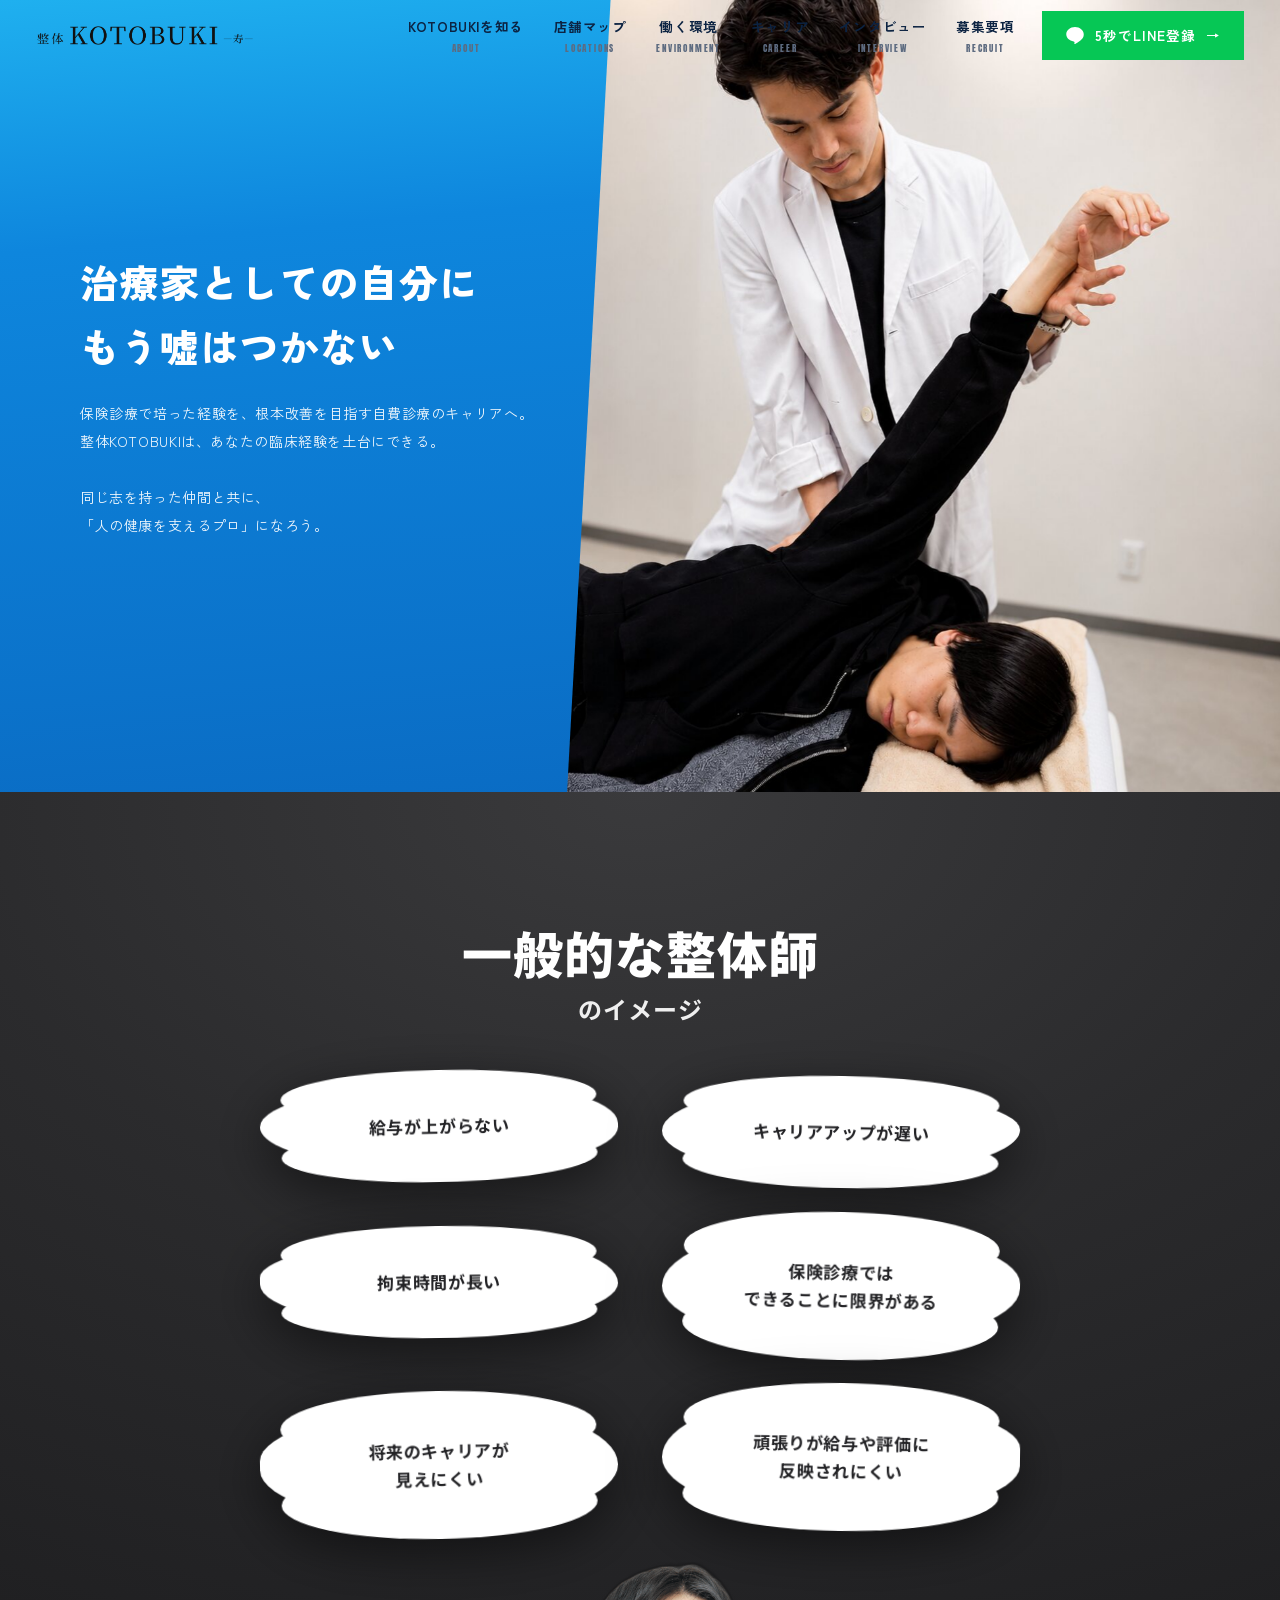
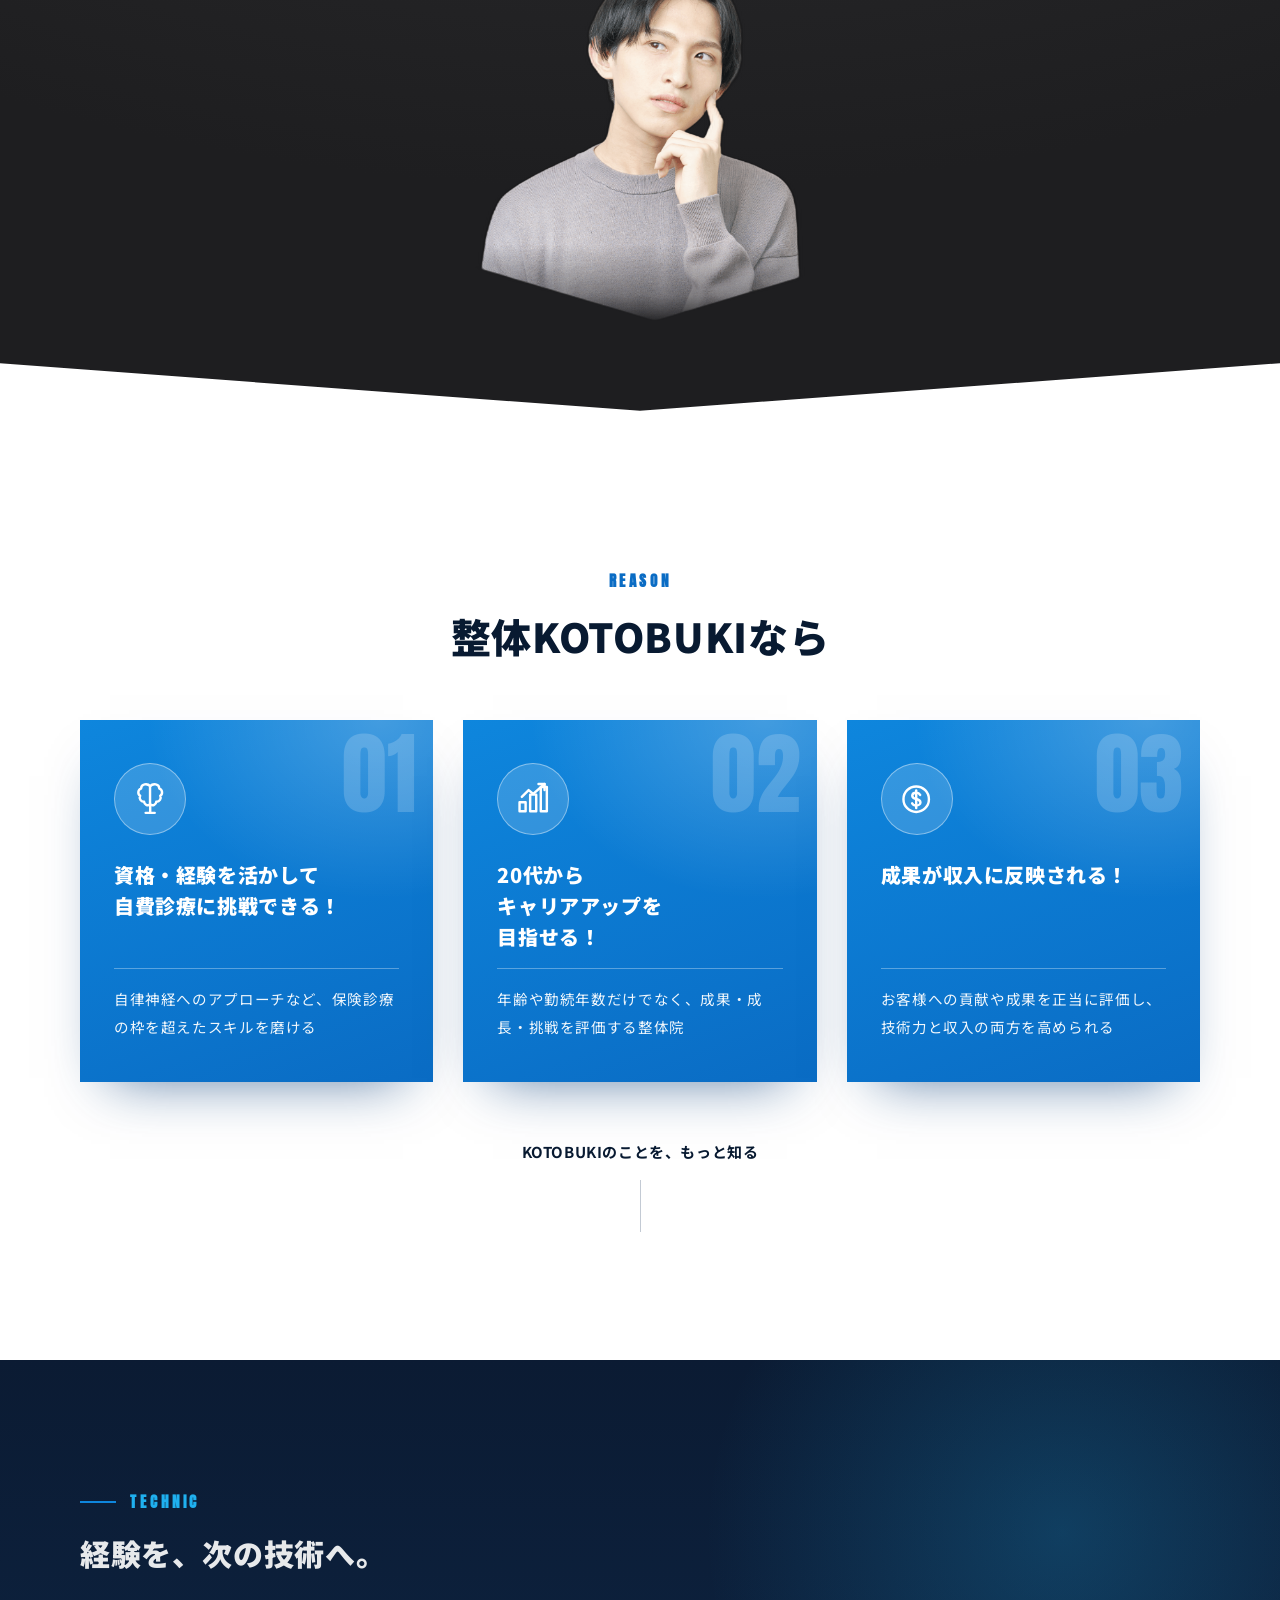
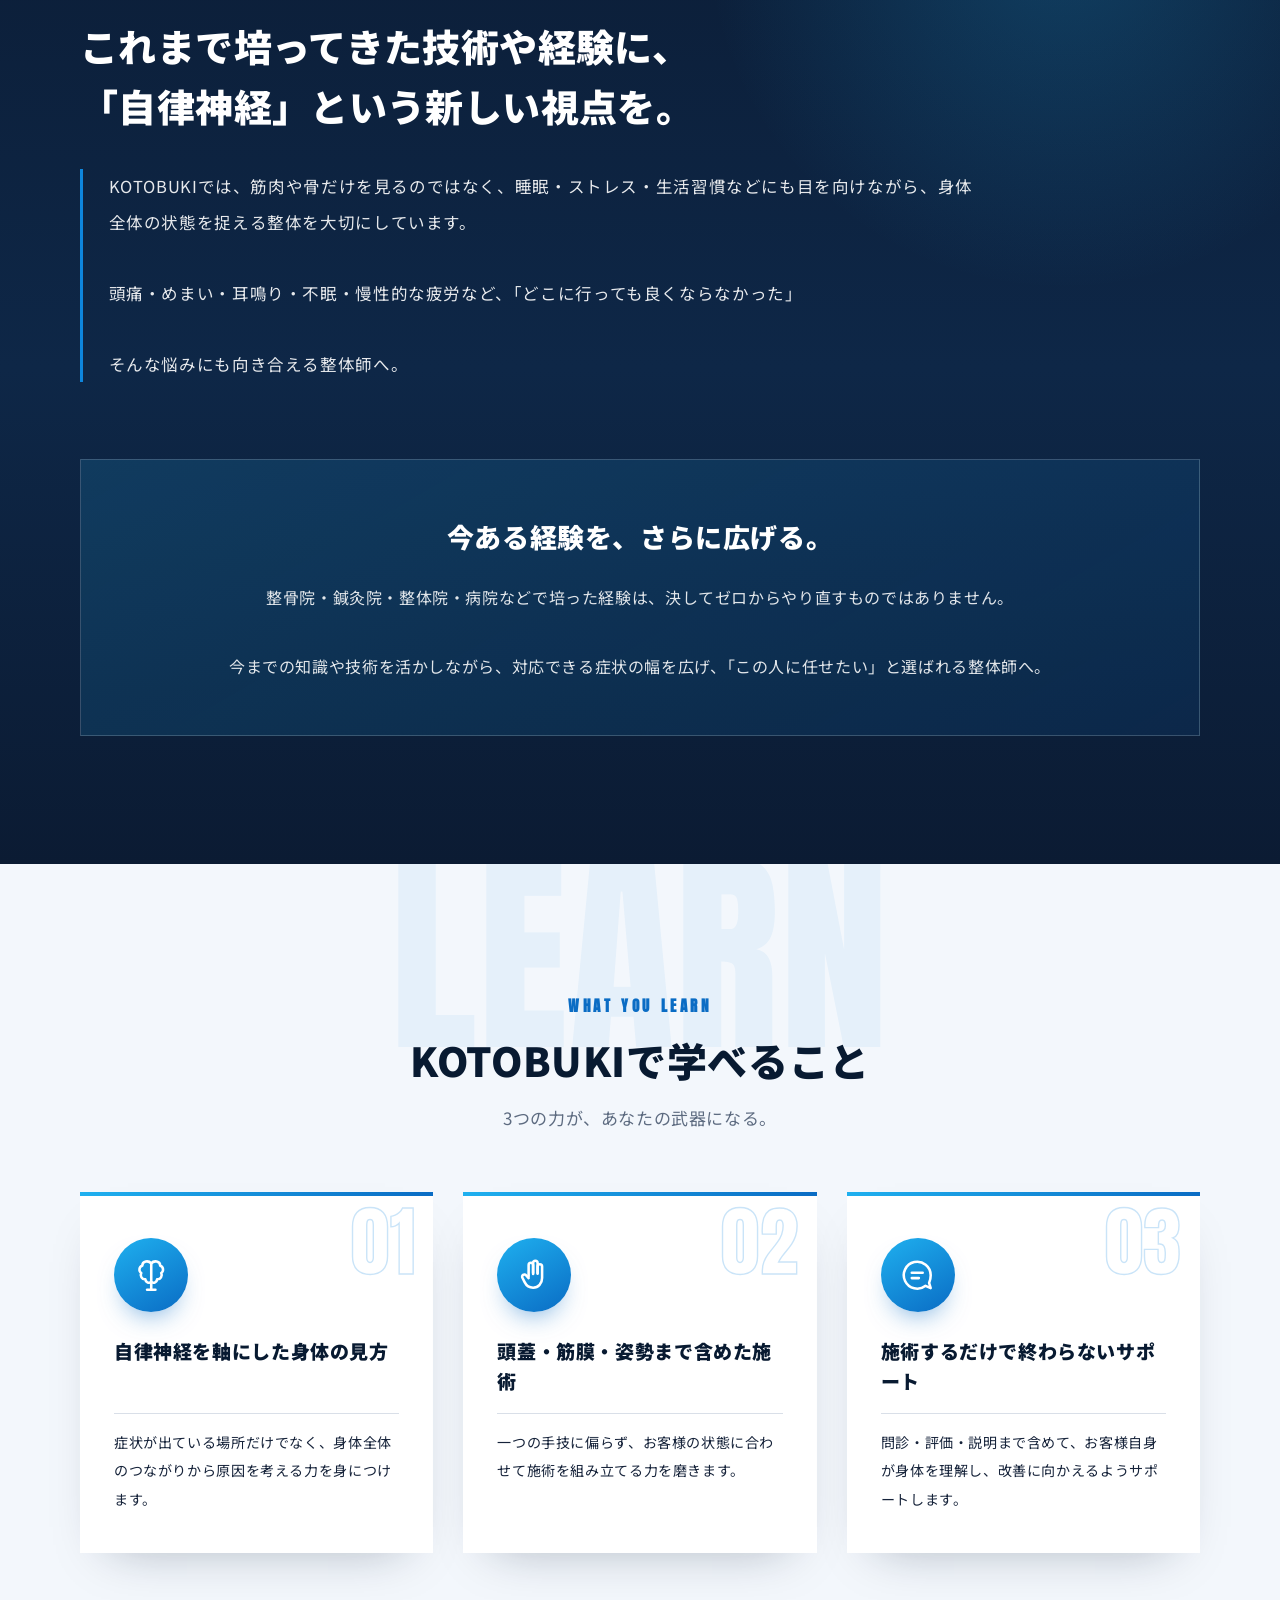
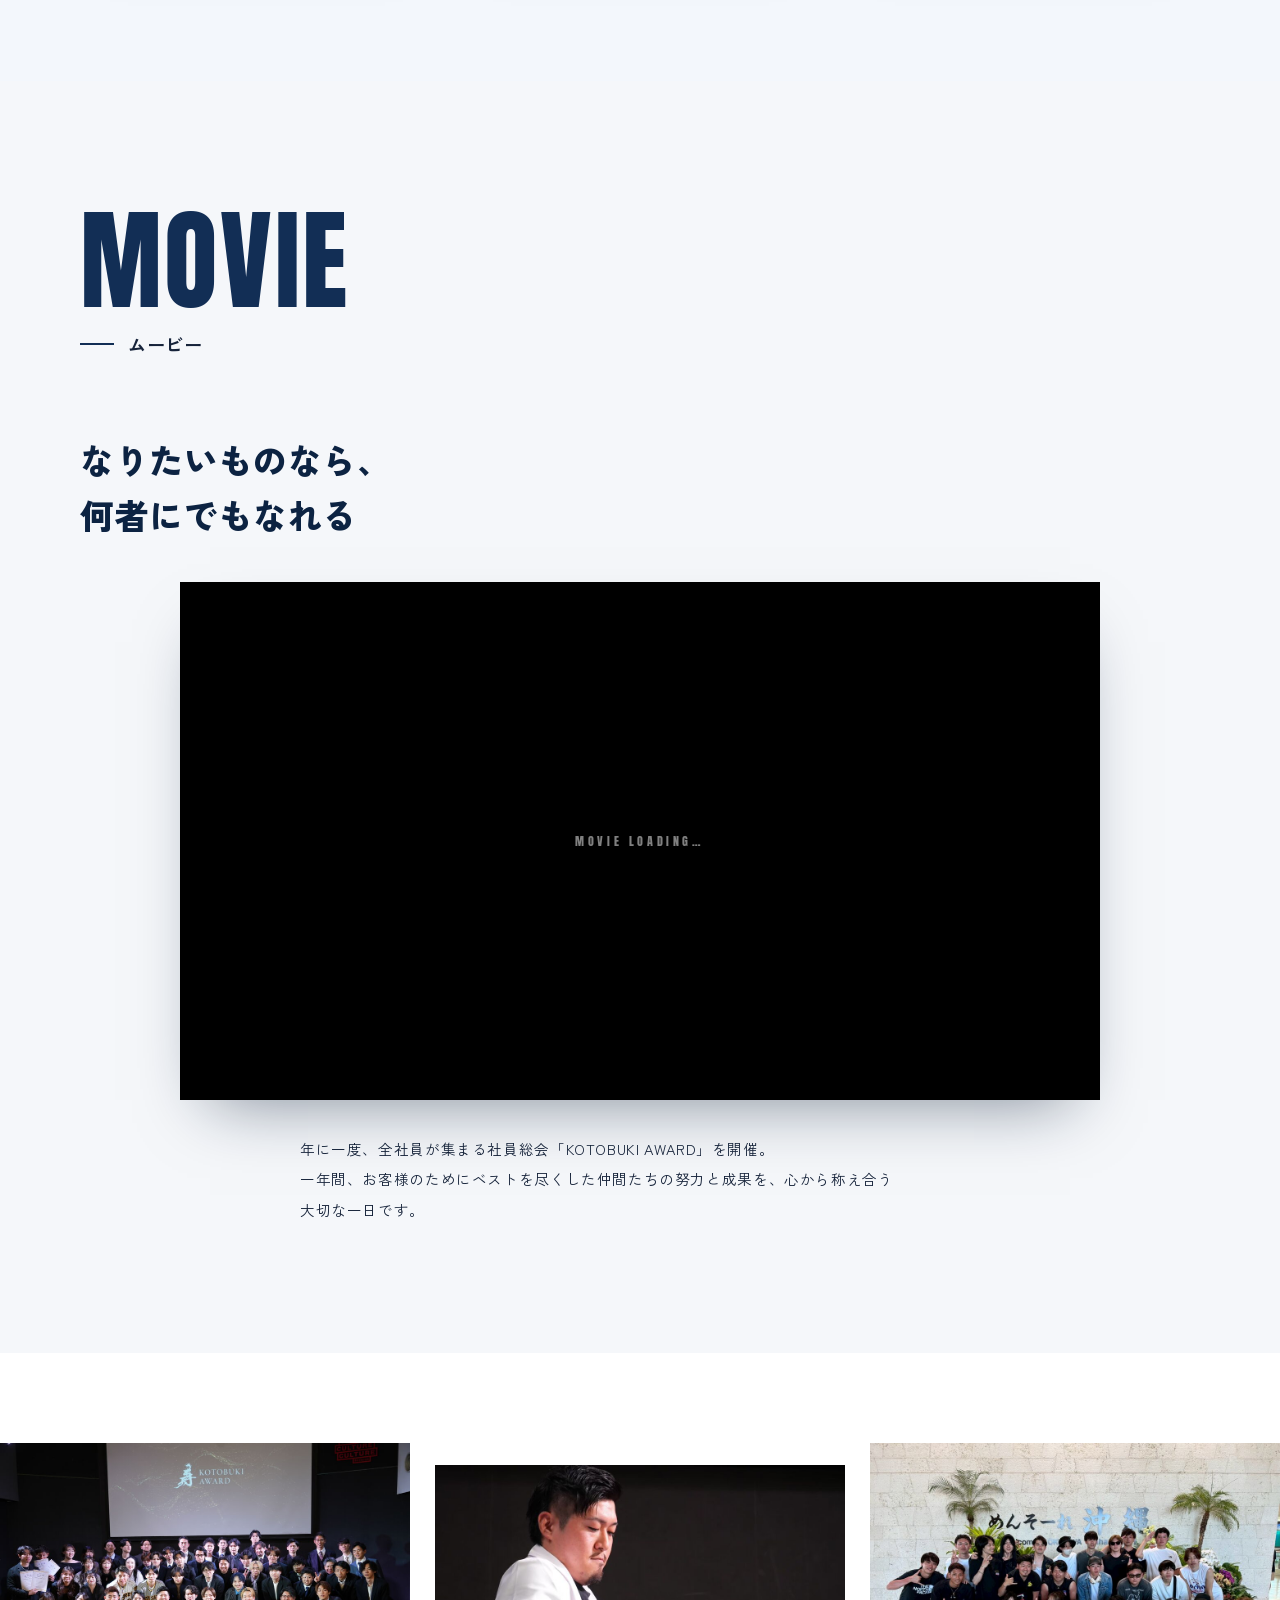
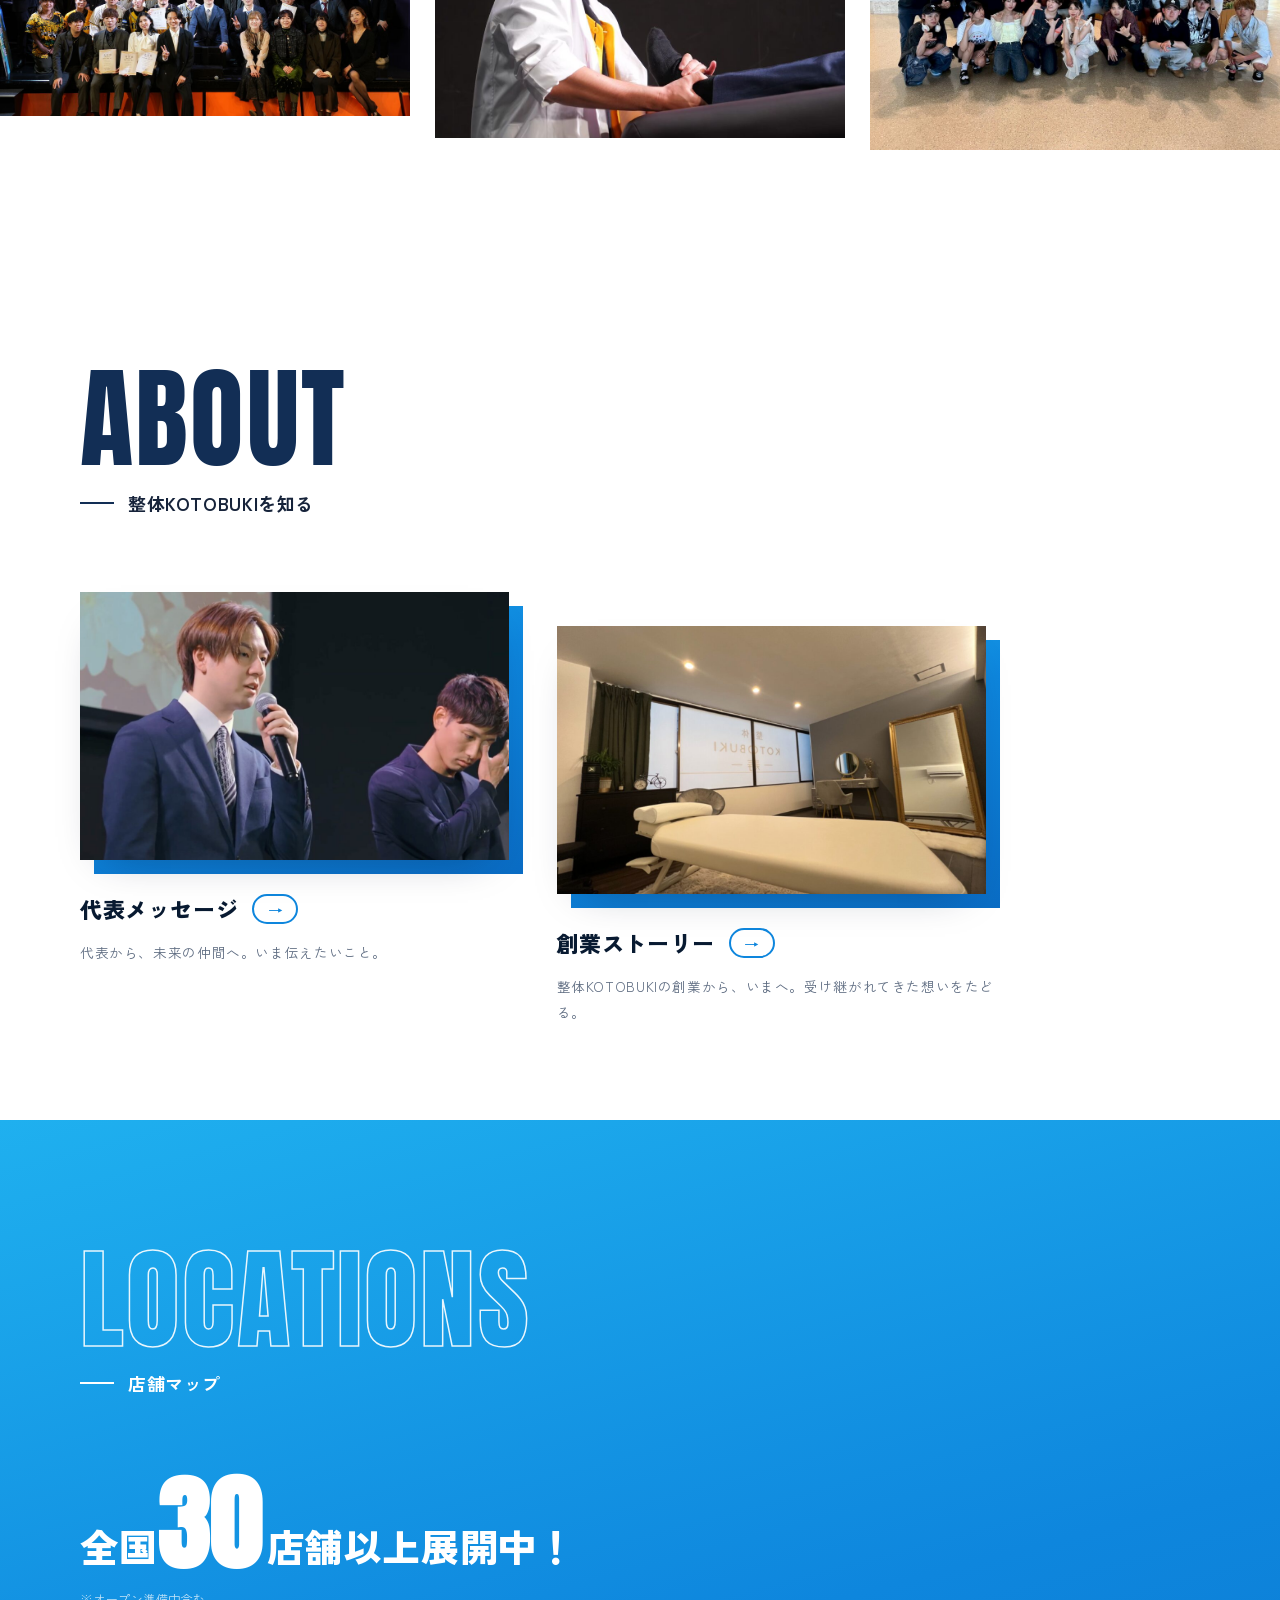
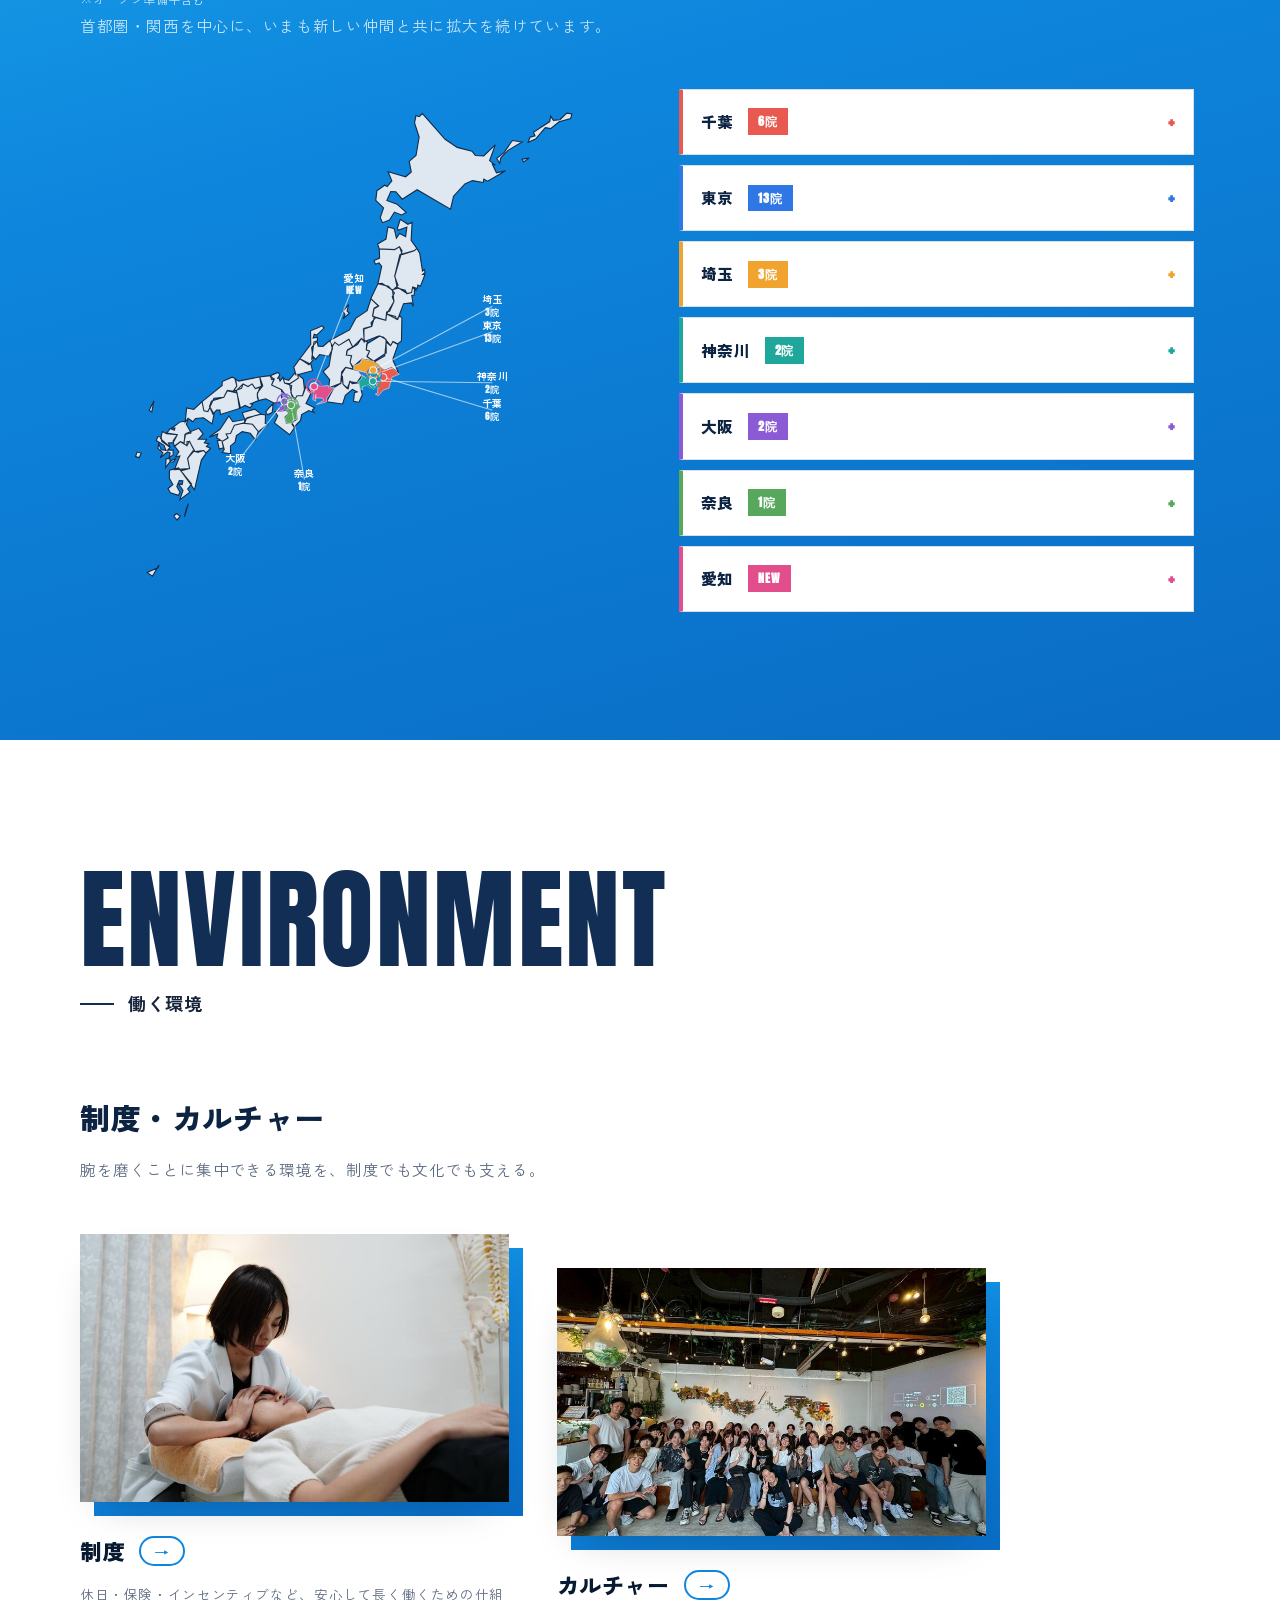
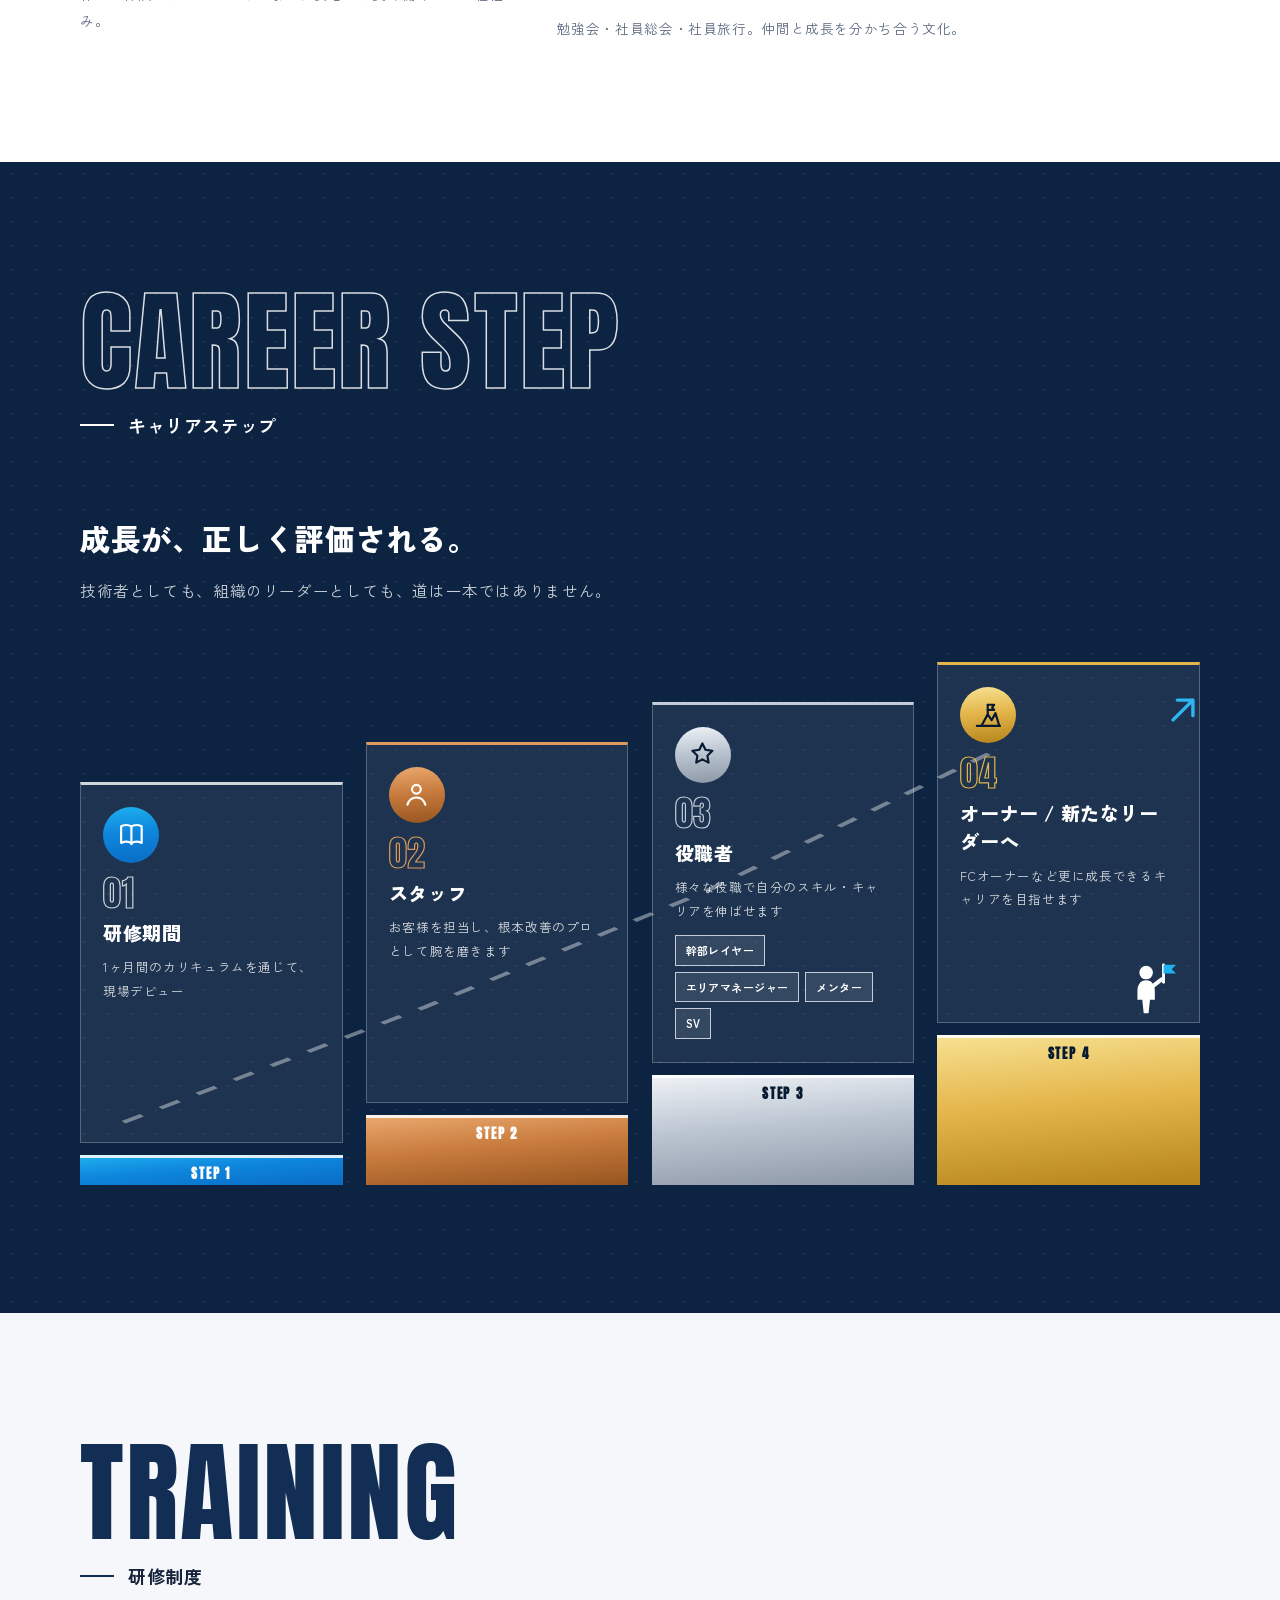
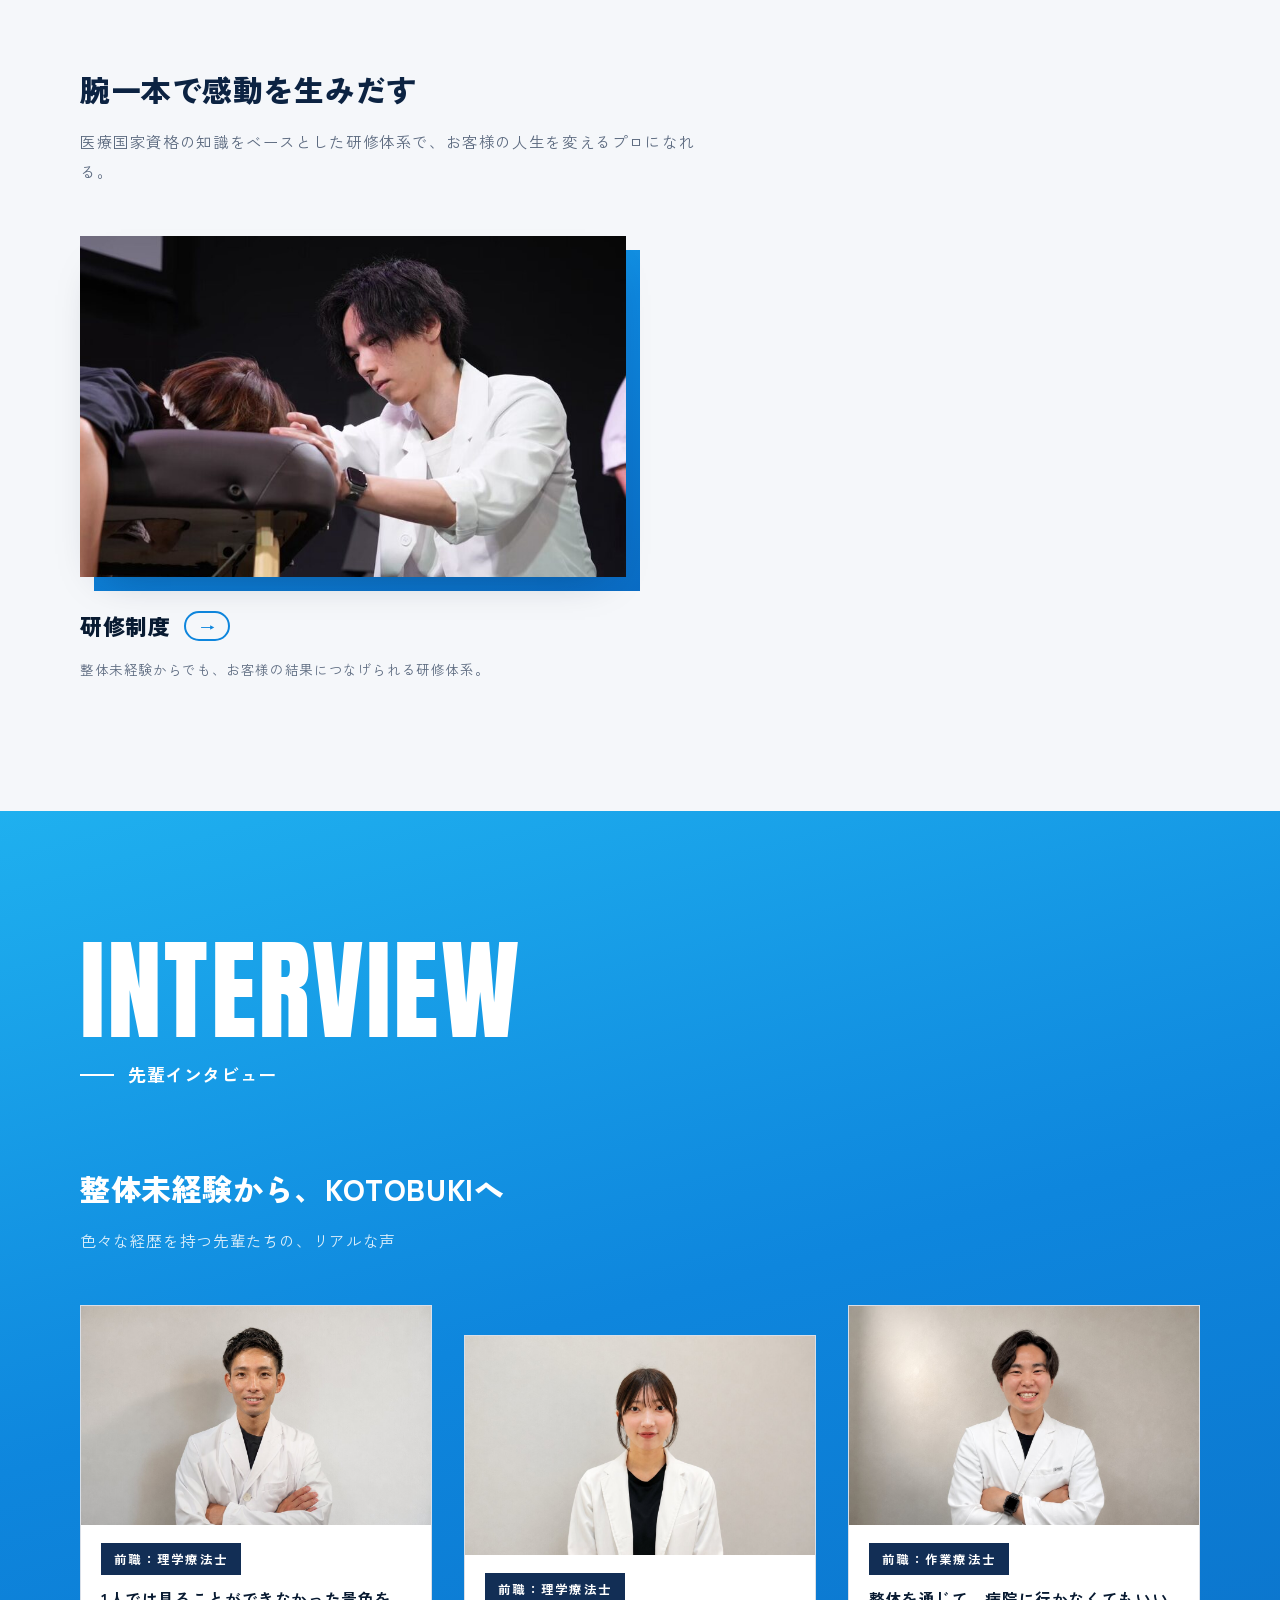
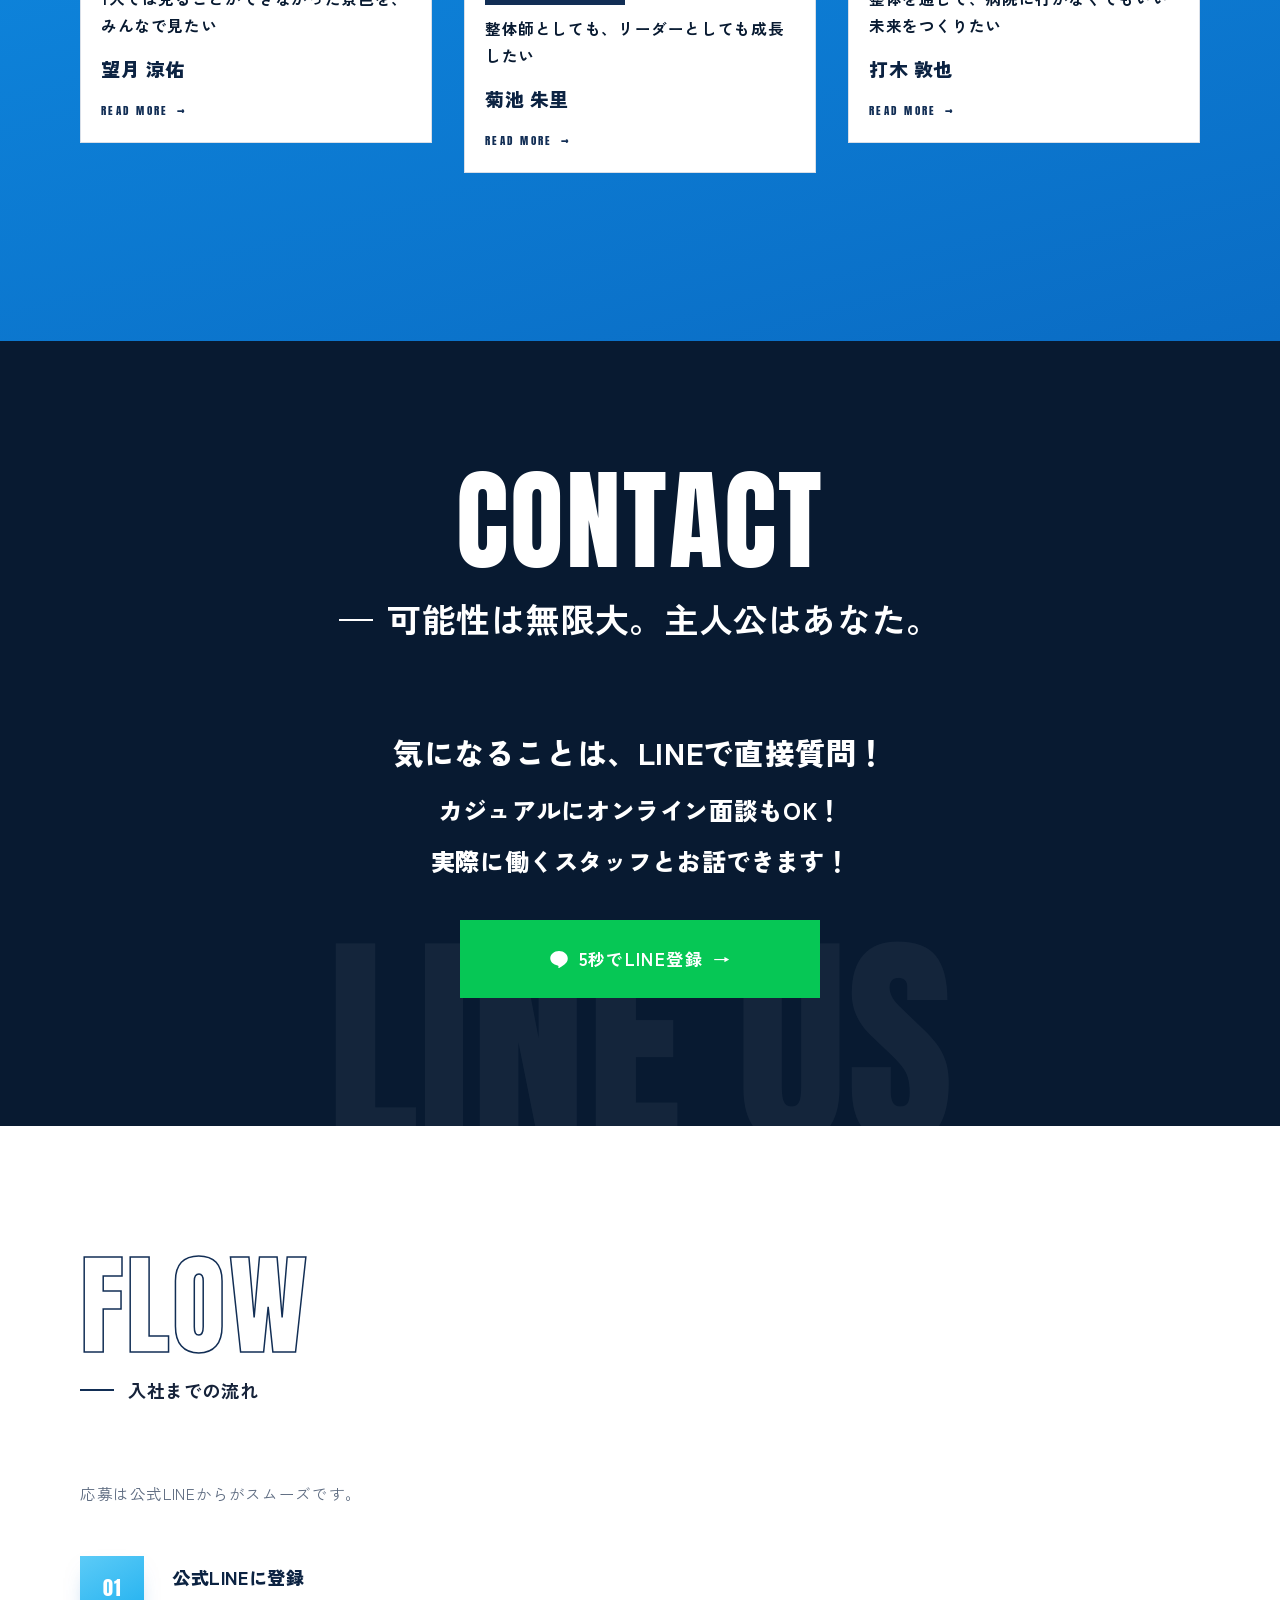
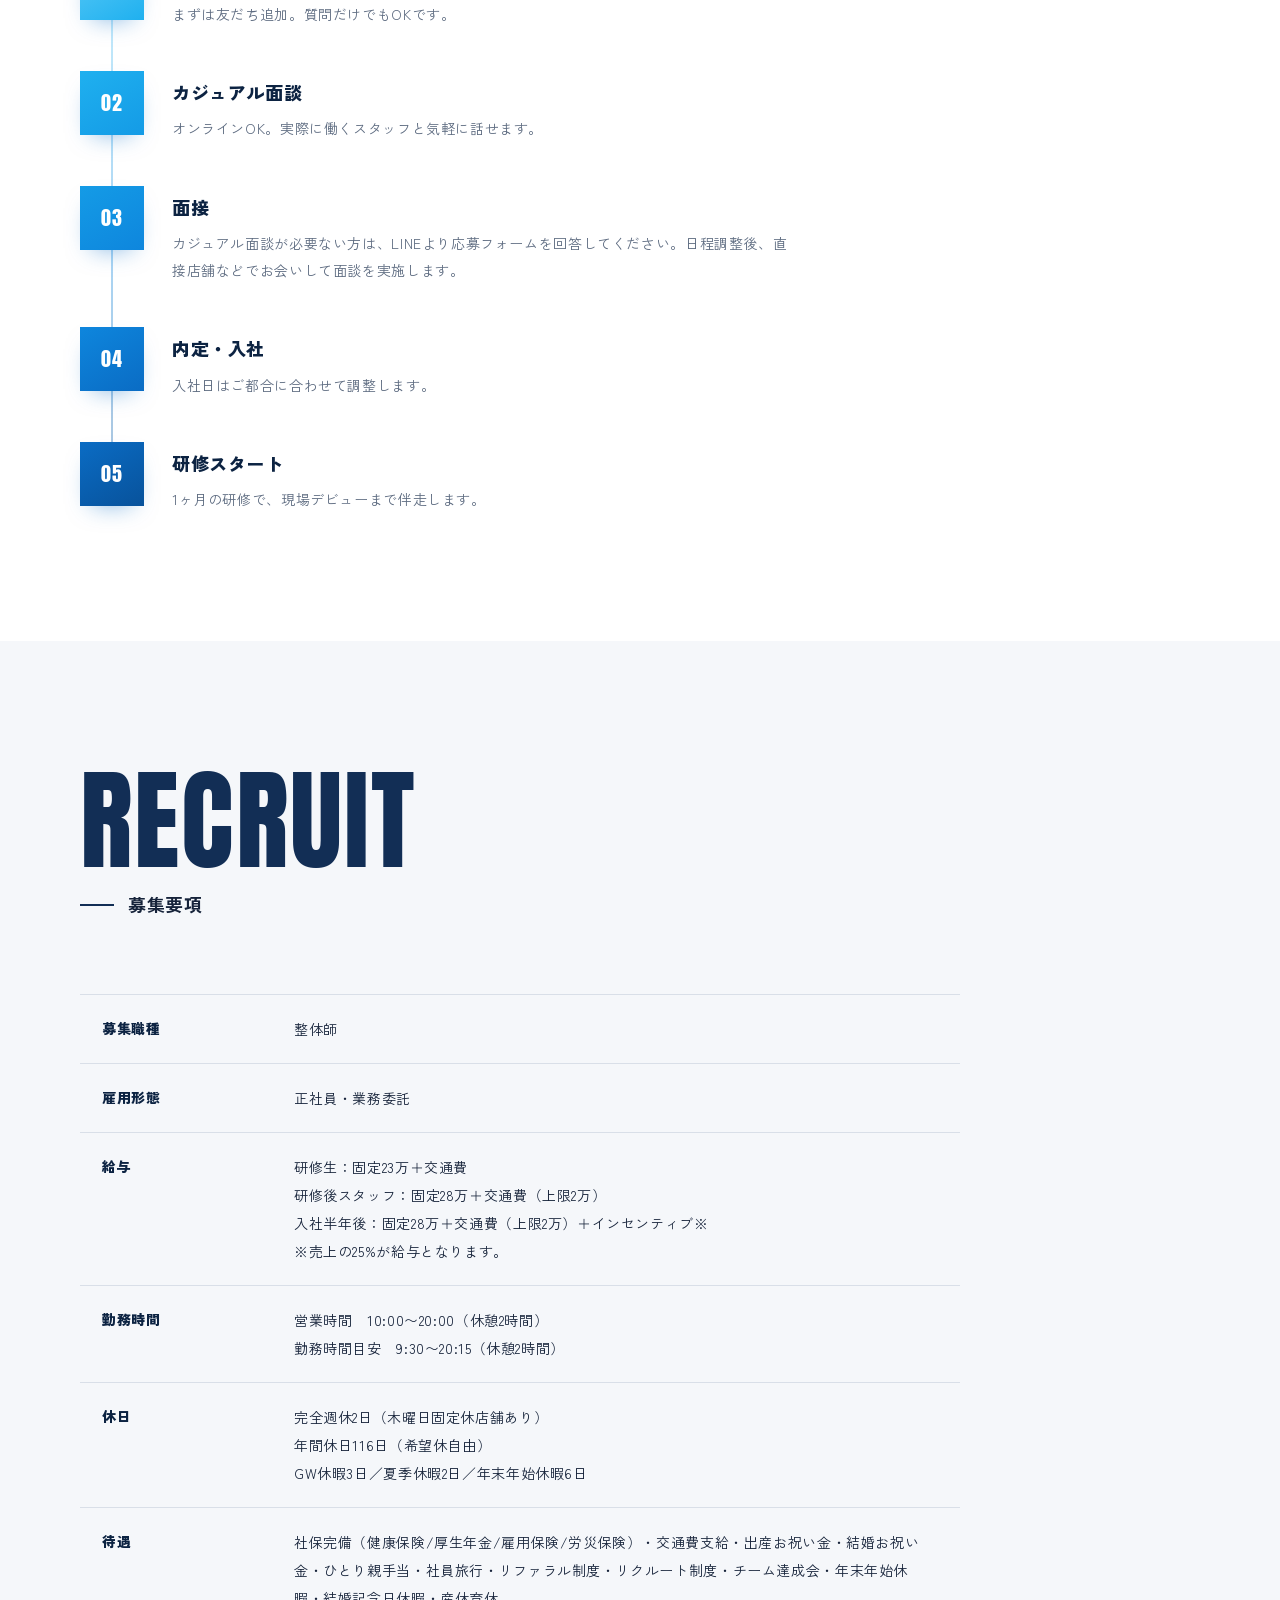
==== commit d2818505: "TECHNIC: 見出しを左揃えに再構成、KOTOBUKIで学べることを独立セクション化しリッチなデザインに" ====
--- a/index.html
+++ b/index.html
@@ -39,6 +39,7 @@
   <section id="problem" class="sec problem-sec"></section>
   <section id="solution" class="sec solution-sec"></section>
   <section id="technic" class="sec technic-sec"></section>
+  <section id="learn" class="sec learn-sec"></section>
   <section id="movie" class="sec sec--off"></section>
   <section id="gallery" aria-label="職場の写真"></section>
   <section id="about" class="sec"></section>
--- a/css/style.css
+++ b/css/style.css
@@ -1480,83 +1480,48 @@
 }
 
 /* =====================================================
-   TECHNIC（経験者向け・学べる技術）
+   TECHNIC（経験を、次の技術へ）
    ===================================================== */
 .technic-sec{
   position:relative;overflow:hidden;
   background:linear-gradient(180deg,#0B1B33 0%,#0E2747 55%,#0B1B33 100%);
   color:var(--white);
 }
-/* 背景の淡いブルーグロー */
 .technic-sec::before{
   content:"";position:absolute;top:-18%;right:-12%;width:58%;aspect-ratio:1;
   background:radial-gradient(circle,rgba(31,176,239,.22) 0%,rgba(31,176,239,0) 68%);
   pointer-events:none;
 }
-.tec-head{text-align:center;margin-bottom:clamp(34px,4.6vw,58px);position:relative}
+.tec-head{margin-bottom:clamp(26px,3.4vw,40px);position:relative}
 .tec-en{
   font-family:var(--font-en);font-size:clamp(12px,1.5vw,15px);letter-spacing:.26em;
-  color:var(--blue-fresh-1);font-weight:700;display:block;margin-bottom:14px;
-}
+  color:var(--blue-fresh-1);font-weight:700;display:flex;align-items:center;gap:14px;margin-bottom:14px;
+}
+.tec-en::before{content:"";width:36px;height:2px;background:var(--blue-fresh-2);flex:none}
 .tec-lead{
   font-family:"Noto Sans JP",sans-serif;font-weight:900;
-  font-size:clamp(24px,3.8vw,42px);line-height:1.45;
-}
-.tec-leadsub{
-  font-family:"Noto Sans JP",sans-serif;margin-top:16px;
-  font-size:clamp(14px,1.4vw,17px);color:rgba(255,255,255,.78);
-}
-/* 導入文 */
-.tec-intro{position:relative;max-width:820px;margin:0 auto clamp(44px,6vw,80px)}
+  font-size:clamp(20px,2.6vw,30px);line-height:1.5;color:rgba(255,255,255,.9);
+}
+/* 導入（左揃えの大見出し＋本文） */
+.tec-intro{position:relative;max-width:900px;margin:0 0 clamp(44px,6vw,80px)}
 .tec-intro.has-photo{
-  max-width:1080px;display:grid;grid-template-columns:1.05fr .95fr;
+  max-width:1100px;display:grid;grid-template-columns:1.05fr .95fr;
   gap:clamp(28px,4vw,60px);align-items:center;
 }
+.tec-title{
+  font-family:"Noto Sans JP",sans-serif;font-weight:900;text-align:left;
+  font-size:clamp(22px,3.2vw,38px);line-height:1.6;margin-bottom:clamp(22px,3vw,32px);
+  letter-spacing:.01em;
+}
 .tec-body{
-  font-family:"Noto Sans JP",sans-serif;
-  font-size:clamp(14.5px,1.3vw,16.5px);line-height:2.15;color:rgba(255,255,255,.92);
+  font-family:"Noto Sans JP",sans-serif;text-align:left;
+  font-size:clamp(14.5px,1.3vw,16.5px);line-height:2.15;color:rgba(255,255,255,.9);
   padding-left:clamp(16px,2vw,26px);border-left:3px solid var(--blue-fresh-2);
 }
 .tec-photo .imgbox{aspect-ratio:4/3;box-shadow:0 30px 60px -30px rgba(0,0,0,.7)}
-/* 学べること */
-.tec-learn-title{
-  font-family:"Noto Sans JP",sans-serif;font-weight:900;text-align:center;
-  font-size:clamp(19px,2.4vw,27px);margin-bottom:clamp(26px,3.4vw,42px);
-  display:flex;align-items:center;justify-content:center;gap:16px;
-}
-.tec-learn-title::before,.tec-learn-title::after{
-  content:"";height:1px;width:clamp(24px,5vw,64px);background:rgba(255,255,255,.4);
-}
-.tec-list{display:grid;grid-template-columns:repeat(3,1fr);gap:clamp(16px,2.2vw,26px)}
-.tec-card{
-  position:relative;padding:clamp(26px,3vw,36px) clamp(22px,2.6vw,30px);
-  background:rgba(255,255,255,.06);
-  border:1px solid rgba(255,255,255,.16);
-  backdrop-filter:blur(6px);
-  transition:transform .5s var(--ease),background .5s var(--ease),border-color .5s var(--ease);
-}
-.tec-no{
-  font-family:var(--font-en);font-size:clamp(28px,3.4vw,40px);line-height:1;
-  color:var(--blue-fresh-1);display:block;margin-bottom:14px;
-}
-.tec-card h4{
-  font-family:"Noto Sans JP",sans-serif;font-weight:900;
-  font-size:clamp(15.5px,1.7vw,18px);line-height:1.55;margin-bottom:14px;
-}
-/* PCでは見出しの行数差を吸収して本文位置を揃える */
-@media (min-width:901px){
-  .tec-card h4{min-height:calc(1.55em * 2)}
-}
-.tec-card p{
-  font-family:"Noto Sans JP",sans-serif;font-size:clamp(13.5px,1.1vw,14.5px);
-  line-height:2;color:rgba(255,255,255,.82);
-}
-@media (hover:hover){
-  .tec-card:hover{transform:translateY(-6px);background:rgba(255,255,255,.11);border-color:rgba(31,176,239,.6)}
-}
 /* 締めのメッセージ */
 .tec-msg{
-  margin-top:clamp(44px,6vw,84px);text-align:center;
+  margin-top:clamp(38px,5vw,70px);text-align:center;
   padding:clamp(30px,4vw,52px) clamp(22px,3vw,44px);
   background:linear-gradient(150deg,rgba(31,176,239,.16),rgba(10,108,196,.12));
   border:1px solid rgba(255,255,255,.18);
@@ -1570,6 +1535,83 @@
   font-size:clamp(14px,1.25vw,16px);line-height:2.15;color:rgba(255,255,255,.88);
 }
 @media (max-width:900px){
-  .tec-list{grid-template-columns:1fr;max-width:520px;margin:0 auto}
   .tec-intro.has-photo{grid-template-columns:1fr}
 }
+
+/* =====================================================
+   KOTOBUKIで学べること（独立セクション）
+   ===================================================== */
+.learn-sec{
+  position:relative;overflow:hidden;background:var(--navy-50,#F3F7FC);
+}
+/* 背景の大きな英字ウォーターマーク */
+.learn-sec::before{
+  content:"LEARN";position:absolute;top:-2%;left:50%;transform:translateX(-50%);
+  font-family:var(--font-en);font-size:clamp(90px,17vw,240px);line-height:1;
+  color:rgba(14,134,221,.06);pointer-events:none;white-space:nowrap;
+}
+.lrn-head{text-align:center;margin-bottom:clamp(34px,4.8vw,58px);position:relative}
+.lrn-en{
+  font-family:var(--font-en);font-size:clamp(12px,1.4vw,15px);letter-spacing:.24em;
+  color:var(--blue-fresh-3);font-weight:700;display:block;margin-bottom:12px;
+}
+.lrn-title{
+  font-family:"Noto Sans JP",sans-serif;font-weight:900;color:var(--navy-900);
+  font-size:clamp(24px,3.6vw,40px);line-height:1.4;
+}
+.lrn-lead{
+  font-family:"Noto Sans JP",sans-serif;margin-top:14px;
+  font-size:clamp(14px,1.4vw,17px);color:var(--gray);
+}
+.lrn-list{display:grid;grid-template-columns:repeat(3,1fr);gap:clamp(18px,2.4vw,30px)}
+.lrn-card{
+  position:relative;overflow:hidden;background:var(--white);
+  padding:clamp(34px,3.6vw,46px) clamp(24px,2.8vw,34px) clamp(30px,3.2vw,40px);
+  box-shadow:0 22px 50px -30px rgba(8,26,49,.35);
+  display:flex;flex-direction:column;
+  transition:transform .5s var(--ease),box-shadow .5s var(--ease);
+}
+/* 上部のアクセントバー */
+.lrn-card::before{
+  content:"";position:absolute;top:0;left:0;right:0;height:4px;
+  background:linear-gradient(90deg,var(--blue-fresh-1),var(--blue-fresh-3));
+}
+/* 背景の大きな番号 */
+.lrn-no{
+  position:absolute;top:12px;right:18px;
+  font-family:var(--font-en);font-size:clamp(54px,6vw,80px);line-height:1;
+  color:transparent;-webkit-text-stroke:1.4px rgba(14,134,221,.22);pointer-events:none;
+}
+.lrn-icon{
+  width:clamp(58px,6vw,74px);height:clamp(58px,6vw,74px);
+  display:grid;place-items:center;margin-bottom:clamp(18px,2.2vw,24px);
+  background:linear-gradient(150deg,var(--blue-fresh-1),var(--blue-fresh-3));
+  border-radius:50%;box-shadow:0 14px 28px -14px rgba(10,108,196,.7);
+  transition:transform .5s var(--ease);
+}
+.lrn-icon svg{
+  width:52%;height:52%;fill:none;stroke:#fff;stroke-width:1.6;
+  stroke-linecap:round;stroke-linejoin:round;
+}
+.lrn-card h3{
+  font-family:"Noto Sans JP",sans-serif;font-weight:900;color:var(--navy-900);
+  font-size:clamp(16px,1.8vw,19px);line-height:1.55;margin-bottom:14px;
+}
+.lrn-card p{
+  font-family:"Noto Sans JP",sans-serif;font-size:clamp(13.5px,1.1vw,14.5px);
+  line-height:2;color:var(--ink);margin-top:auto;
+  padding-top:14px;border-top:1px solid var(--rule);
+}
+@media (min-width:901px){
+  /* 見出しの行数差を吸収して本文の開始位置を揃える */
+  .lrn-card h3{min-height:calc(1.55em * 2 + 4px);display:block}
+  .lrn-card p{margin-top:0}
+  .lrn-card{justify-content:flex-start}
+}
+@media (hover:hover){
+  .lrn-card:hover{transform:translateY(-8px);box-shadow:0 34px 62px -30px rgba(8,26,49,.45)}
+  .lrn-card:hover .lrn-icon{transform:scale(1.08) rotate(-5deg)}
+}
+@media (max-width:900px){
+  .lrn-list{grid-template-columns:1fr;max-width:520px;margin:0 auto}
+}
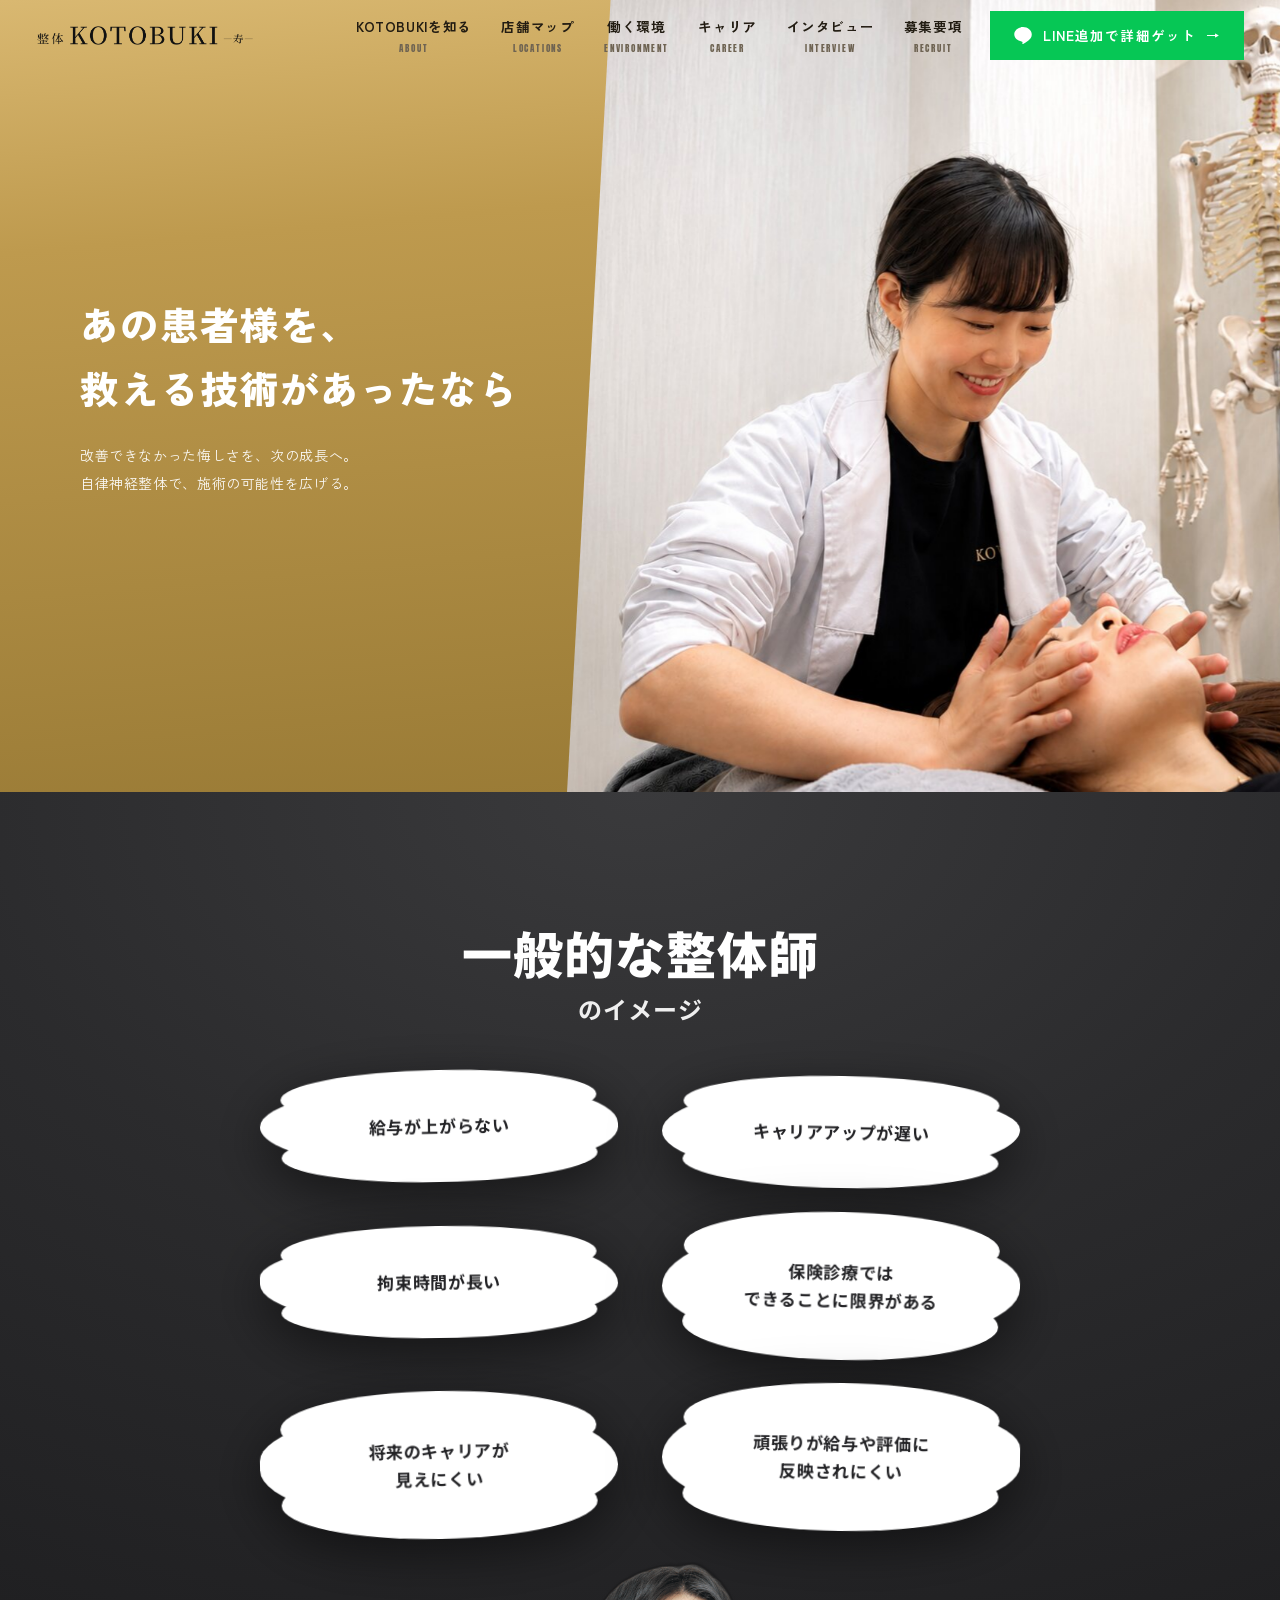
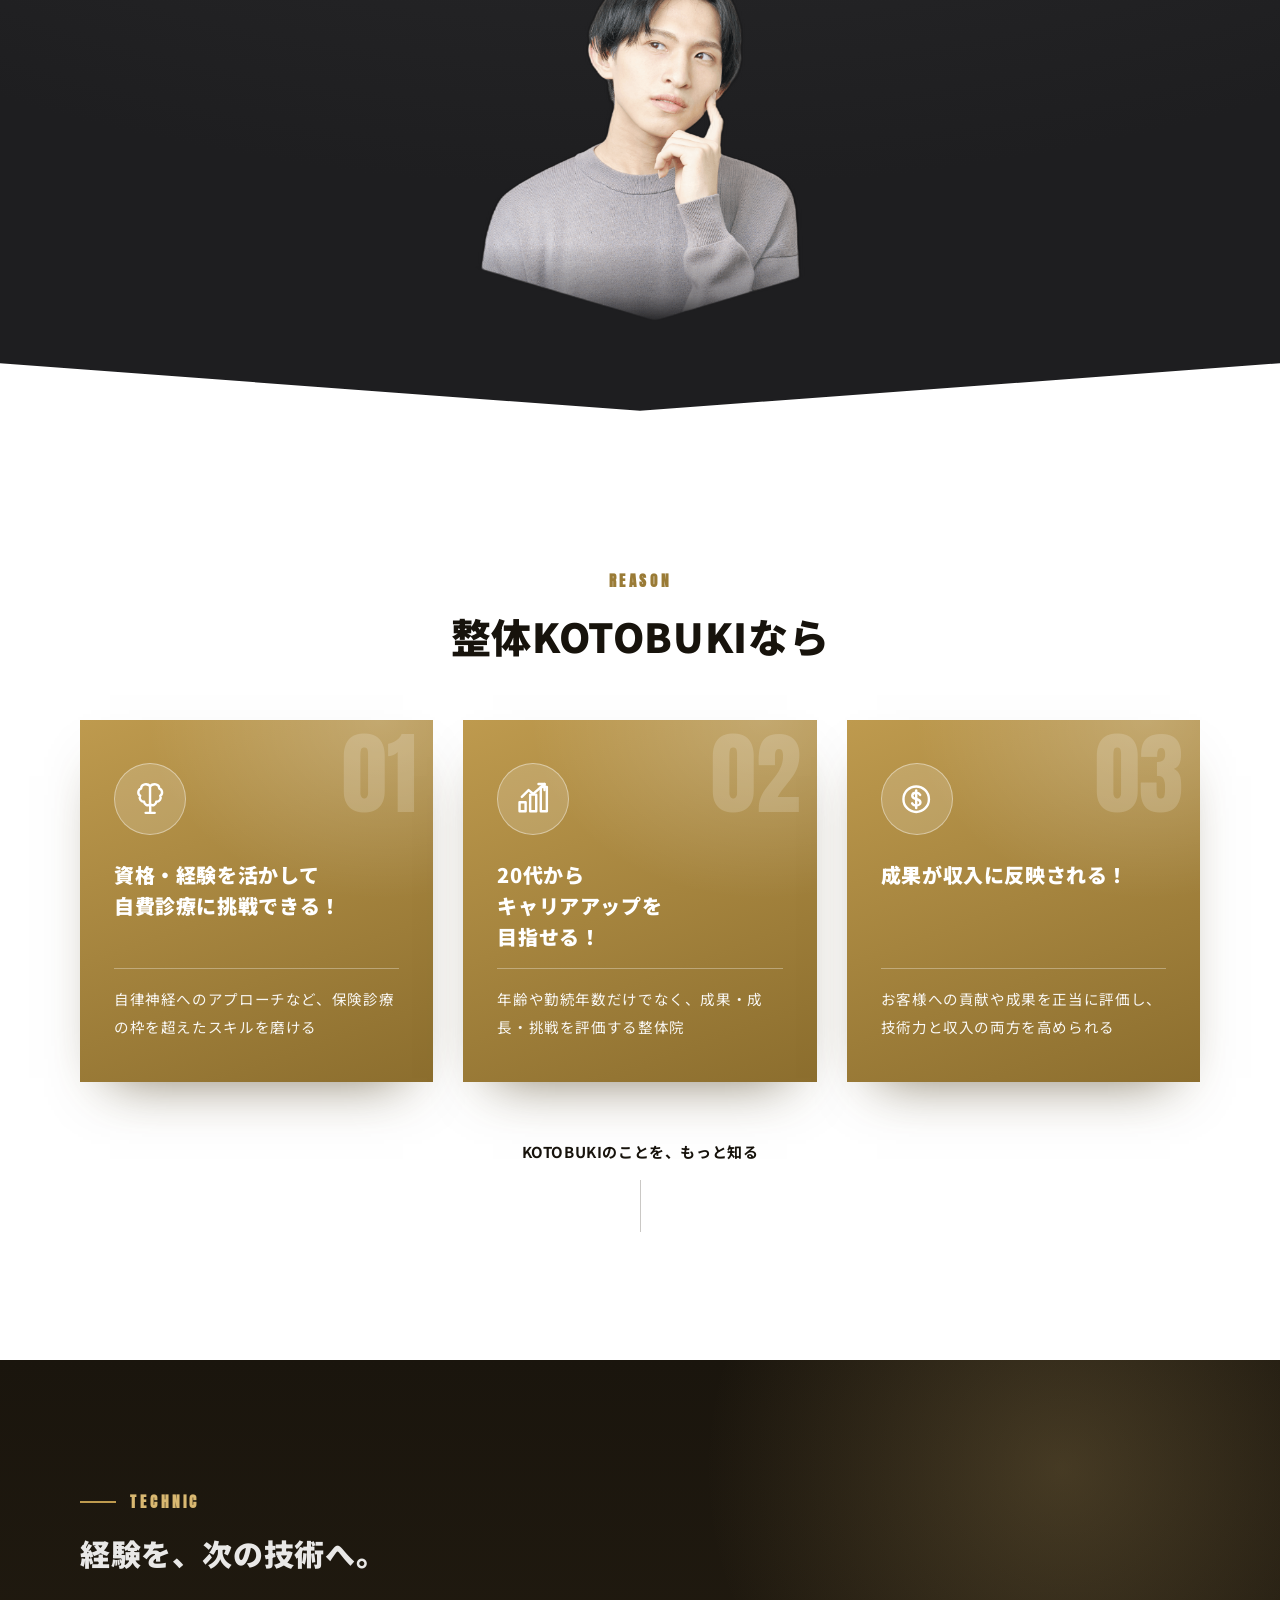
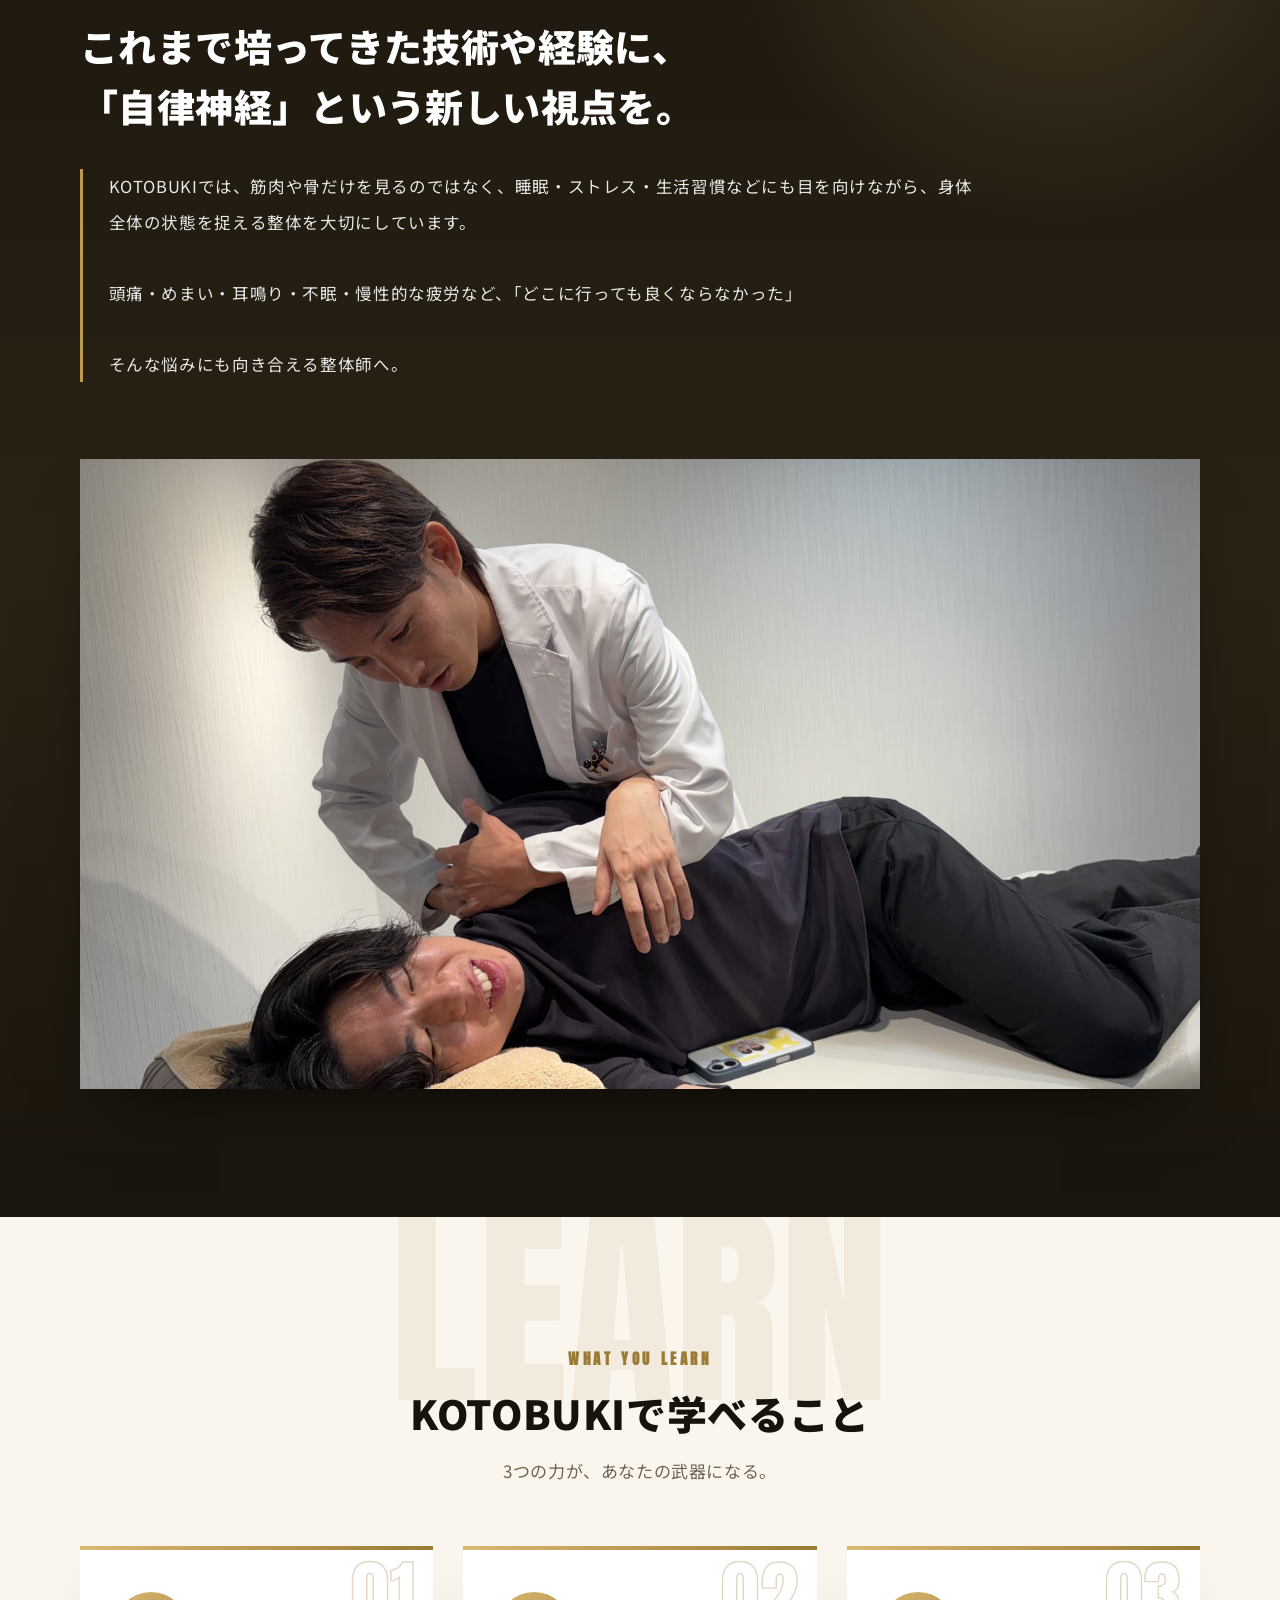
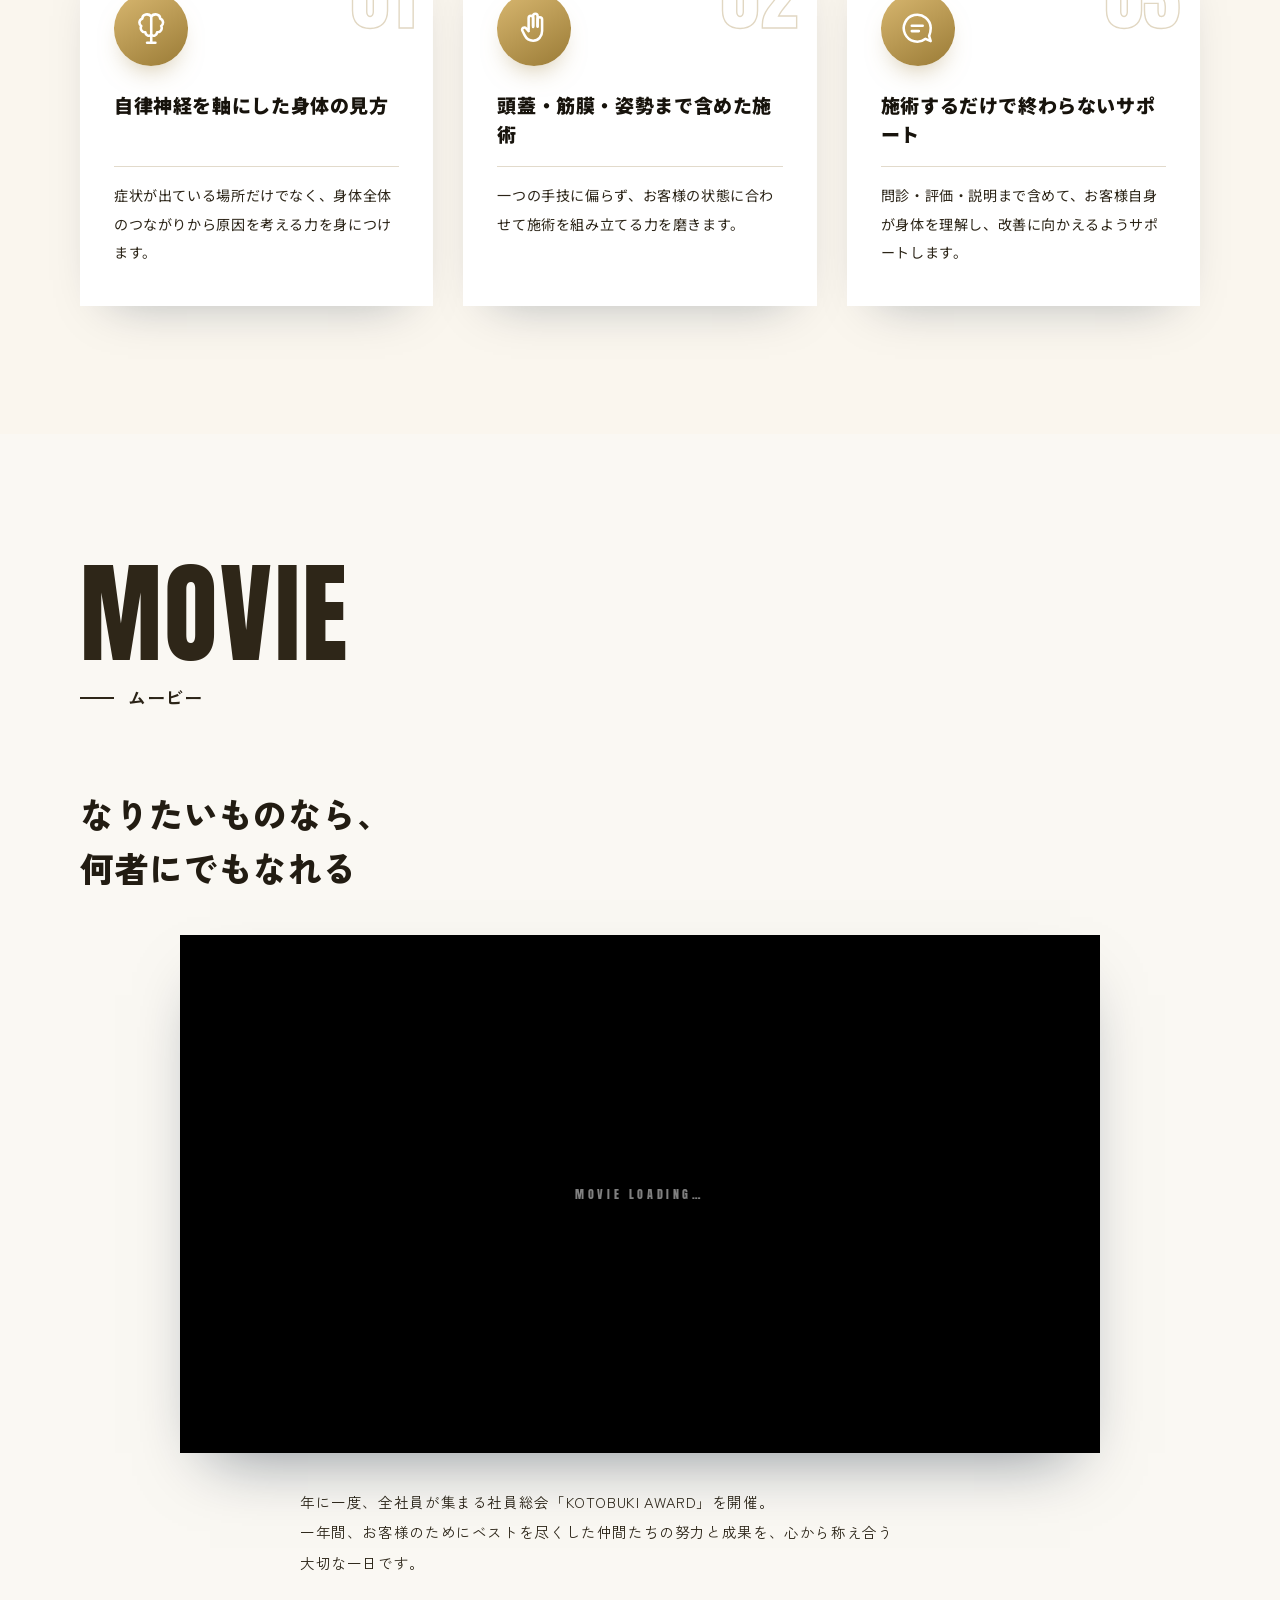
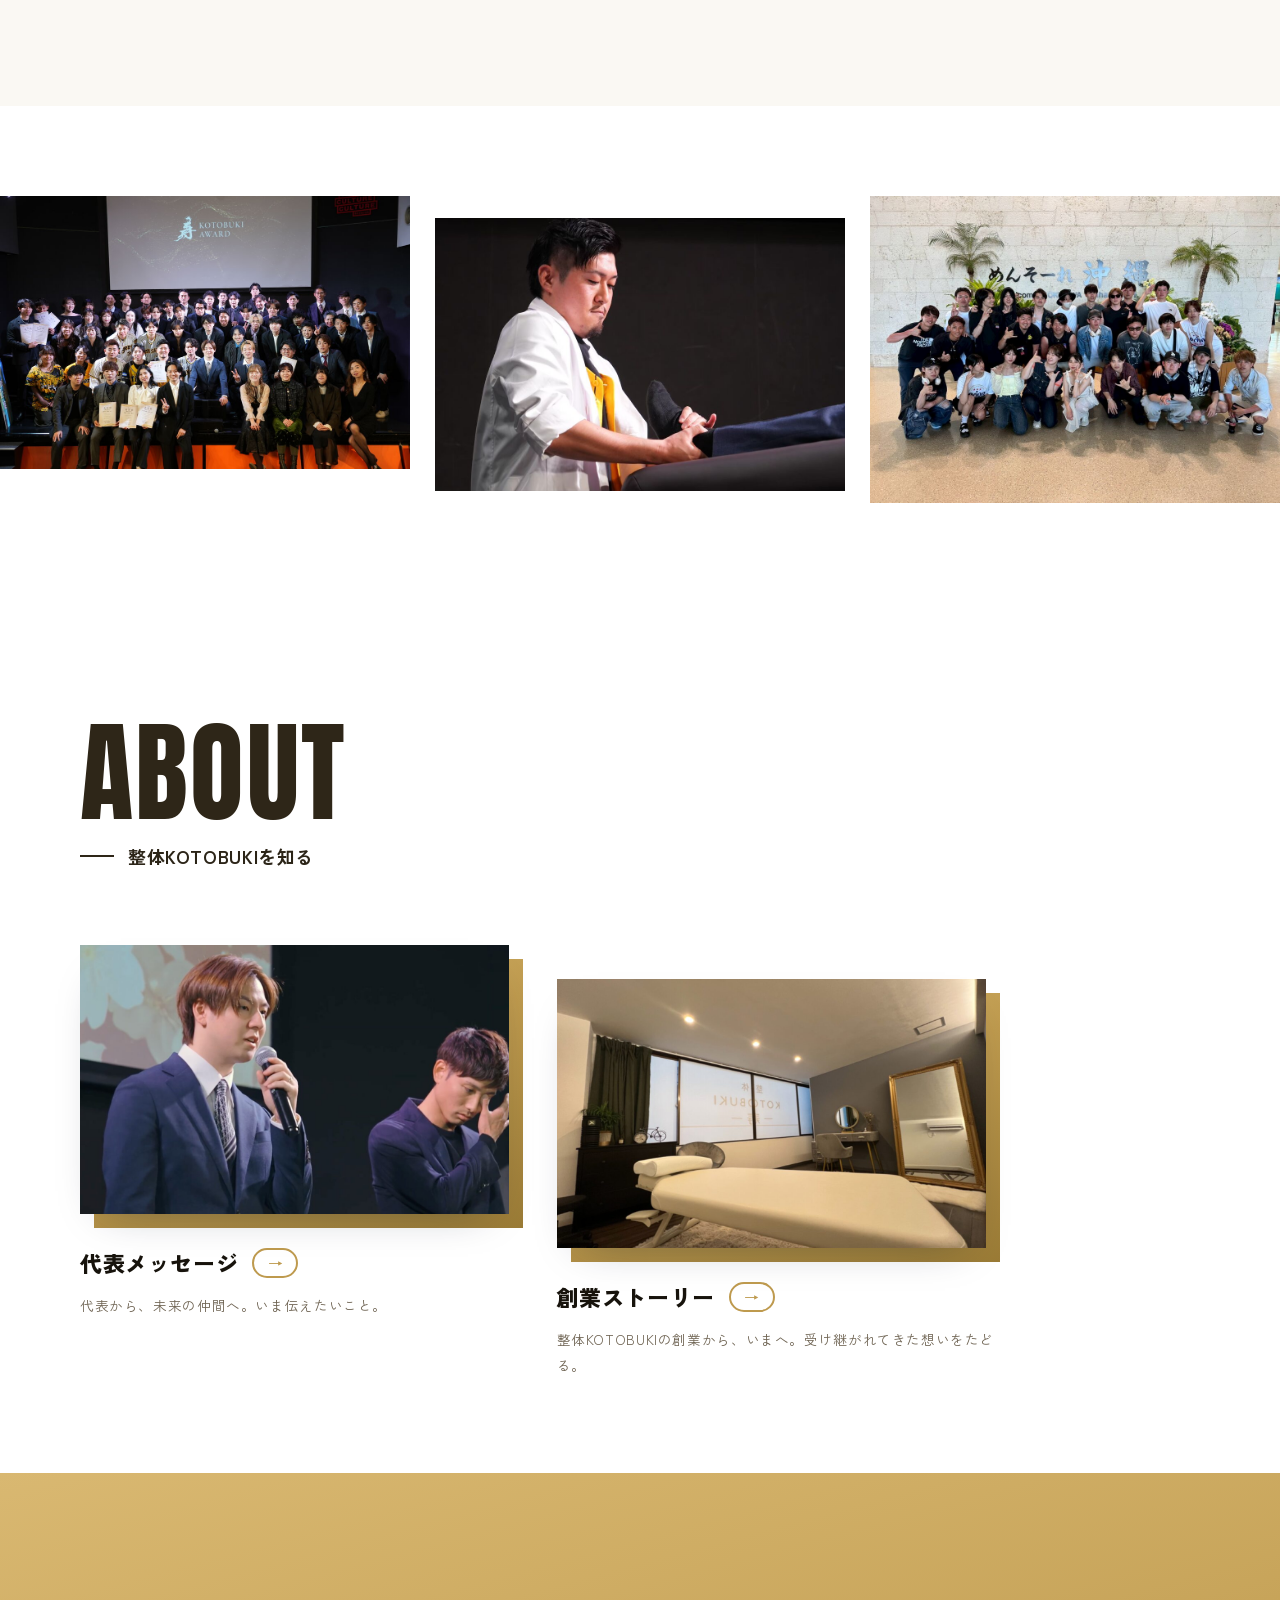
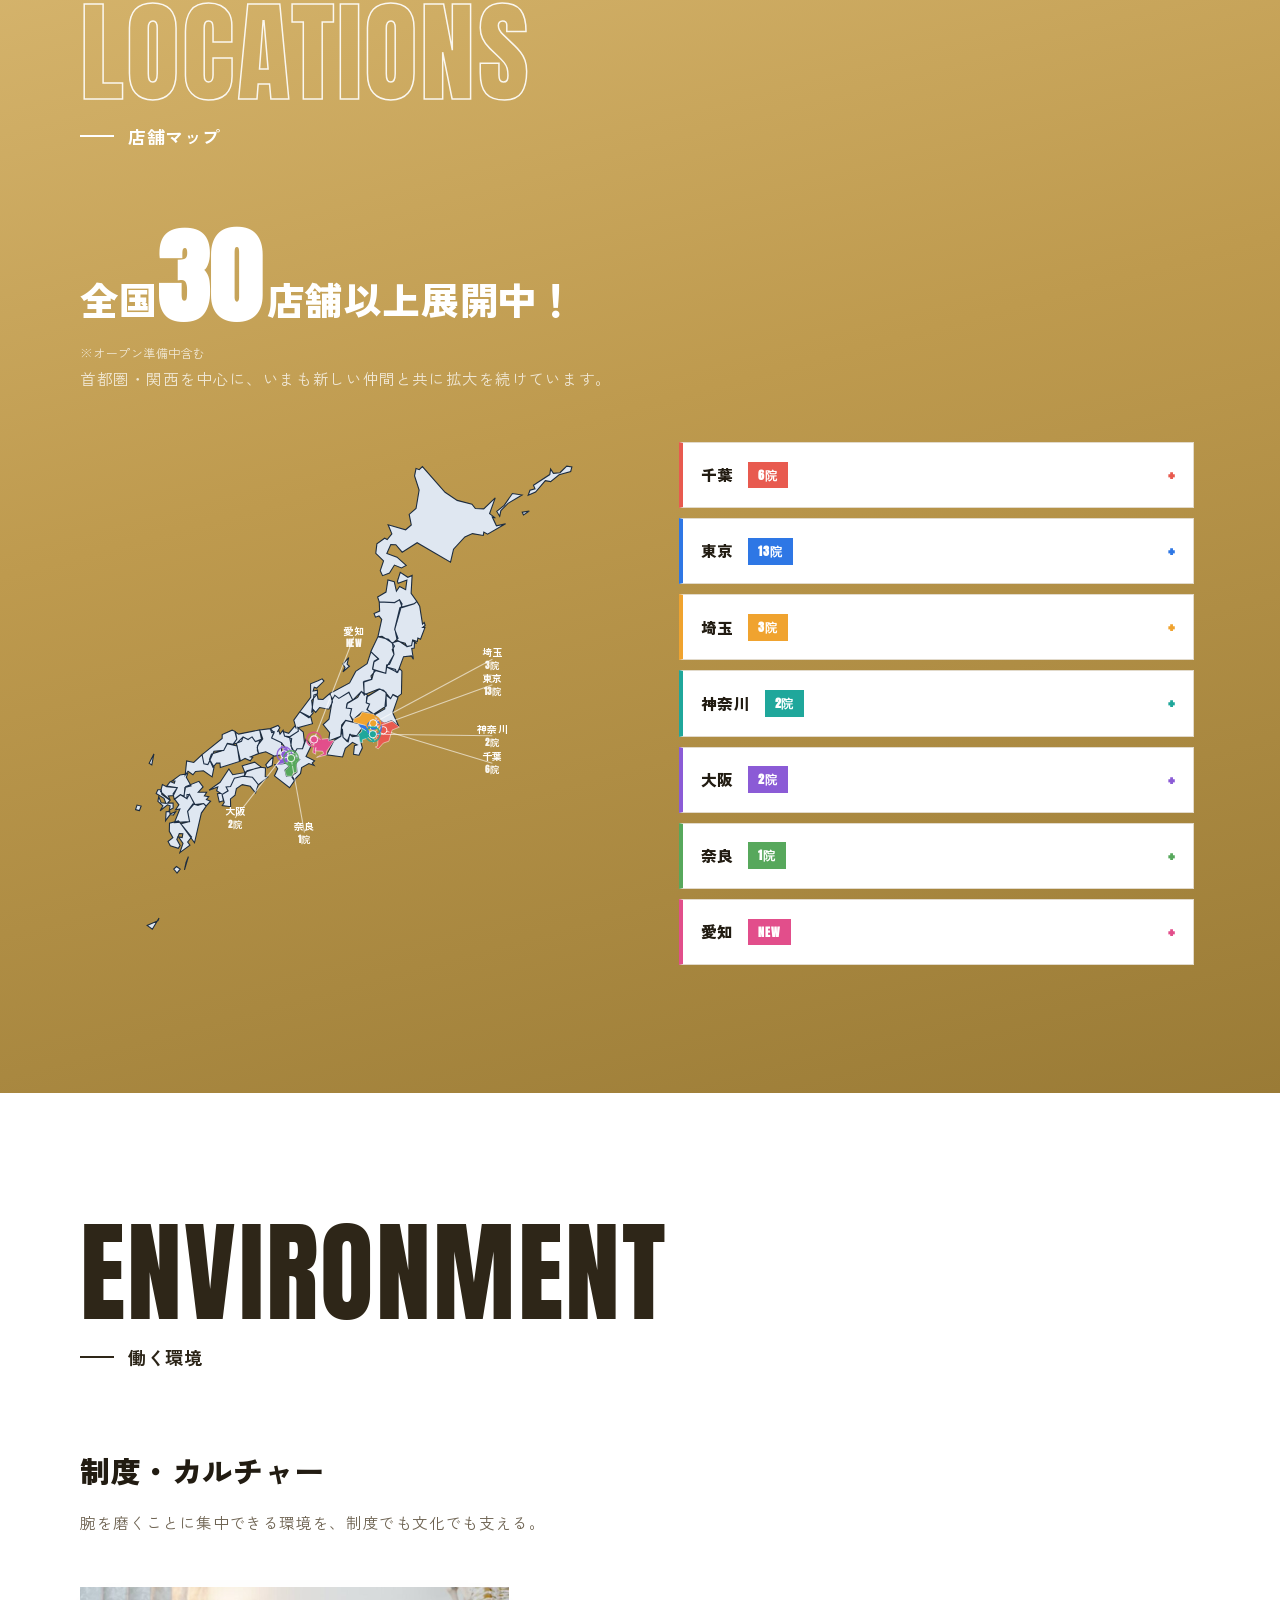
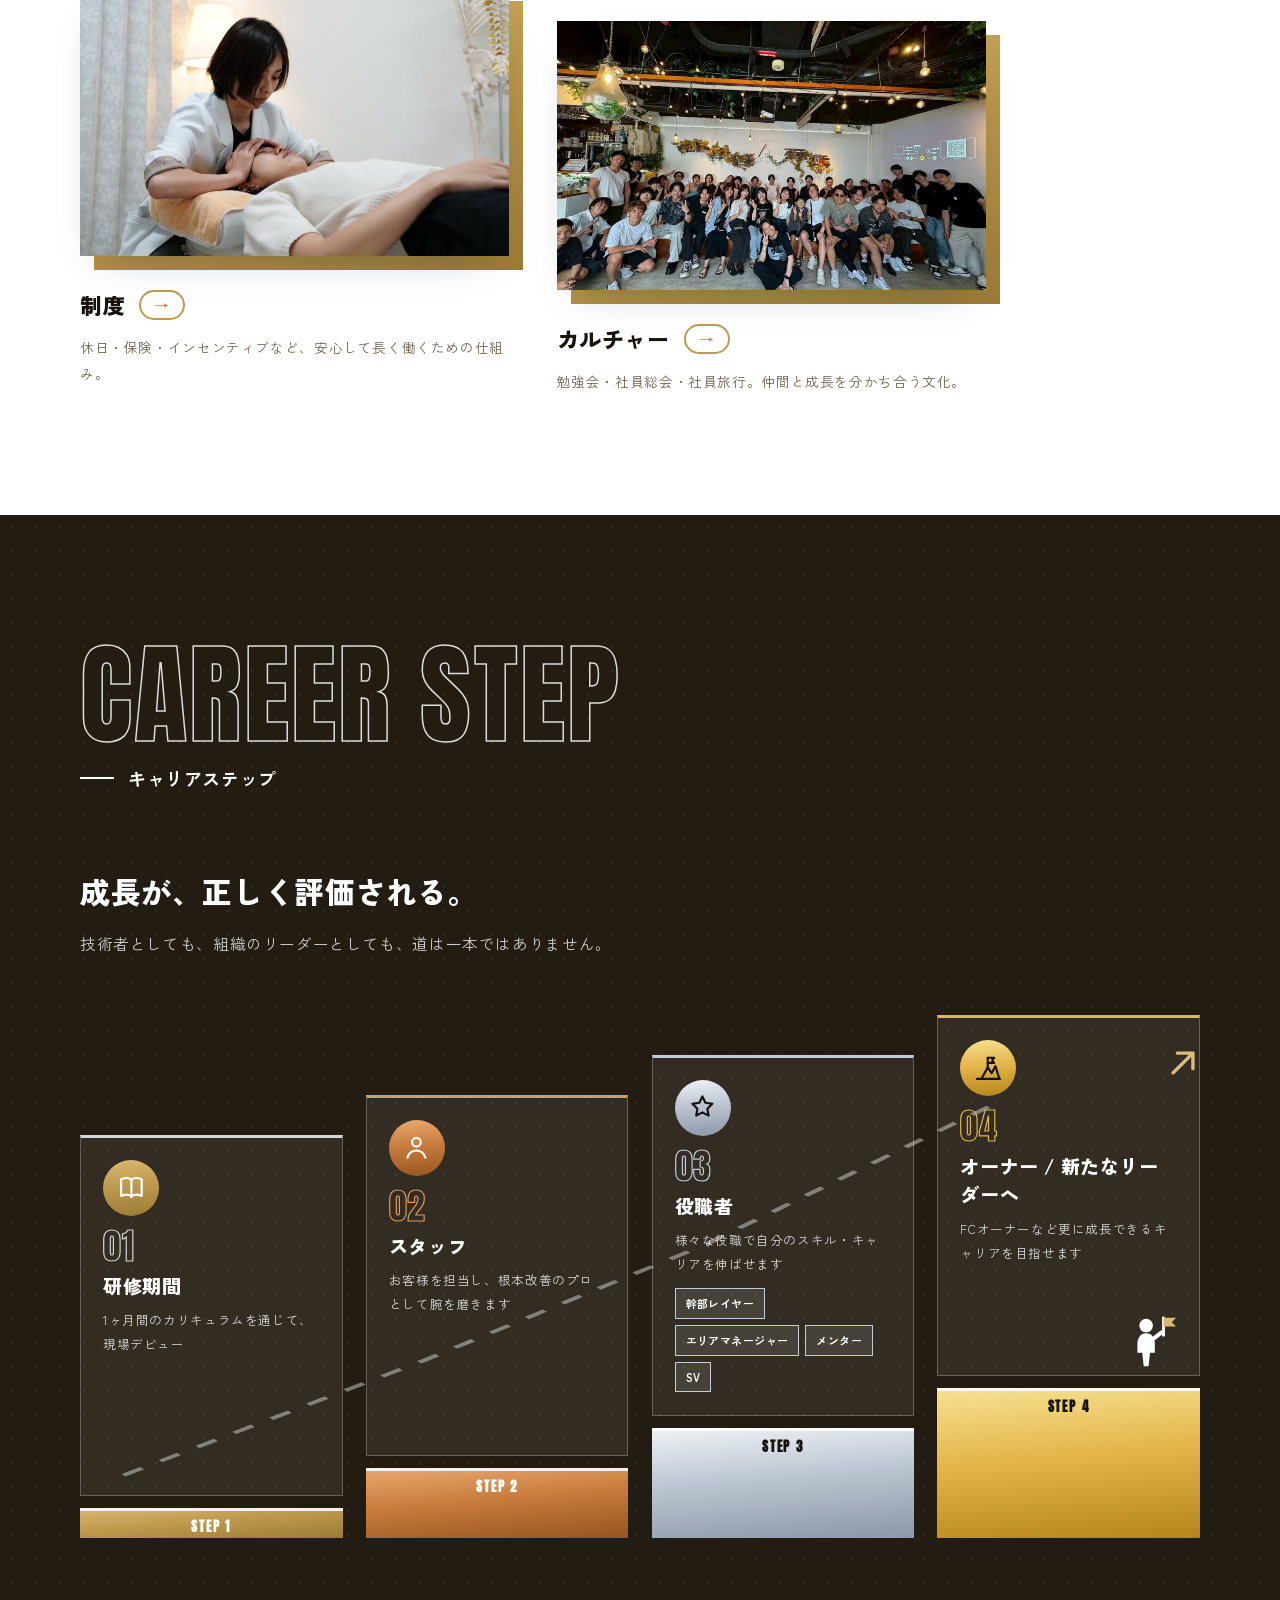
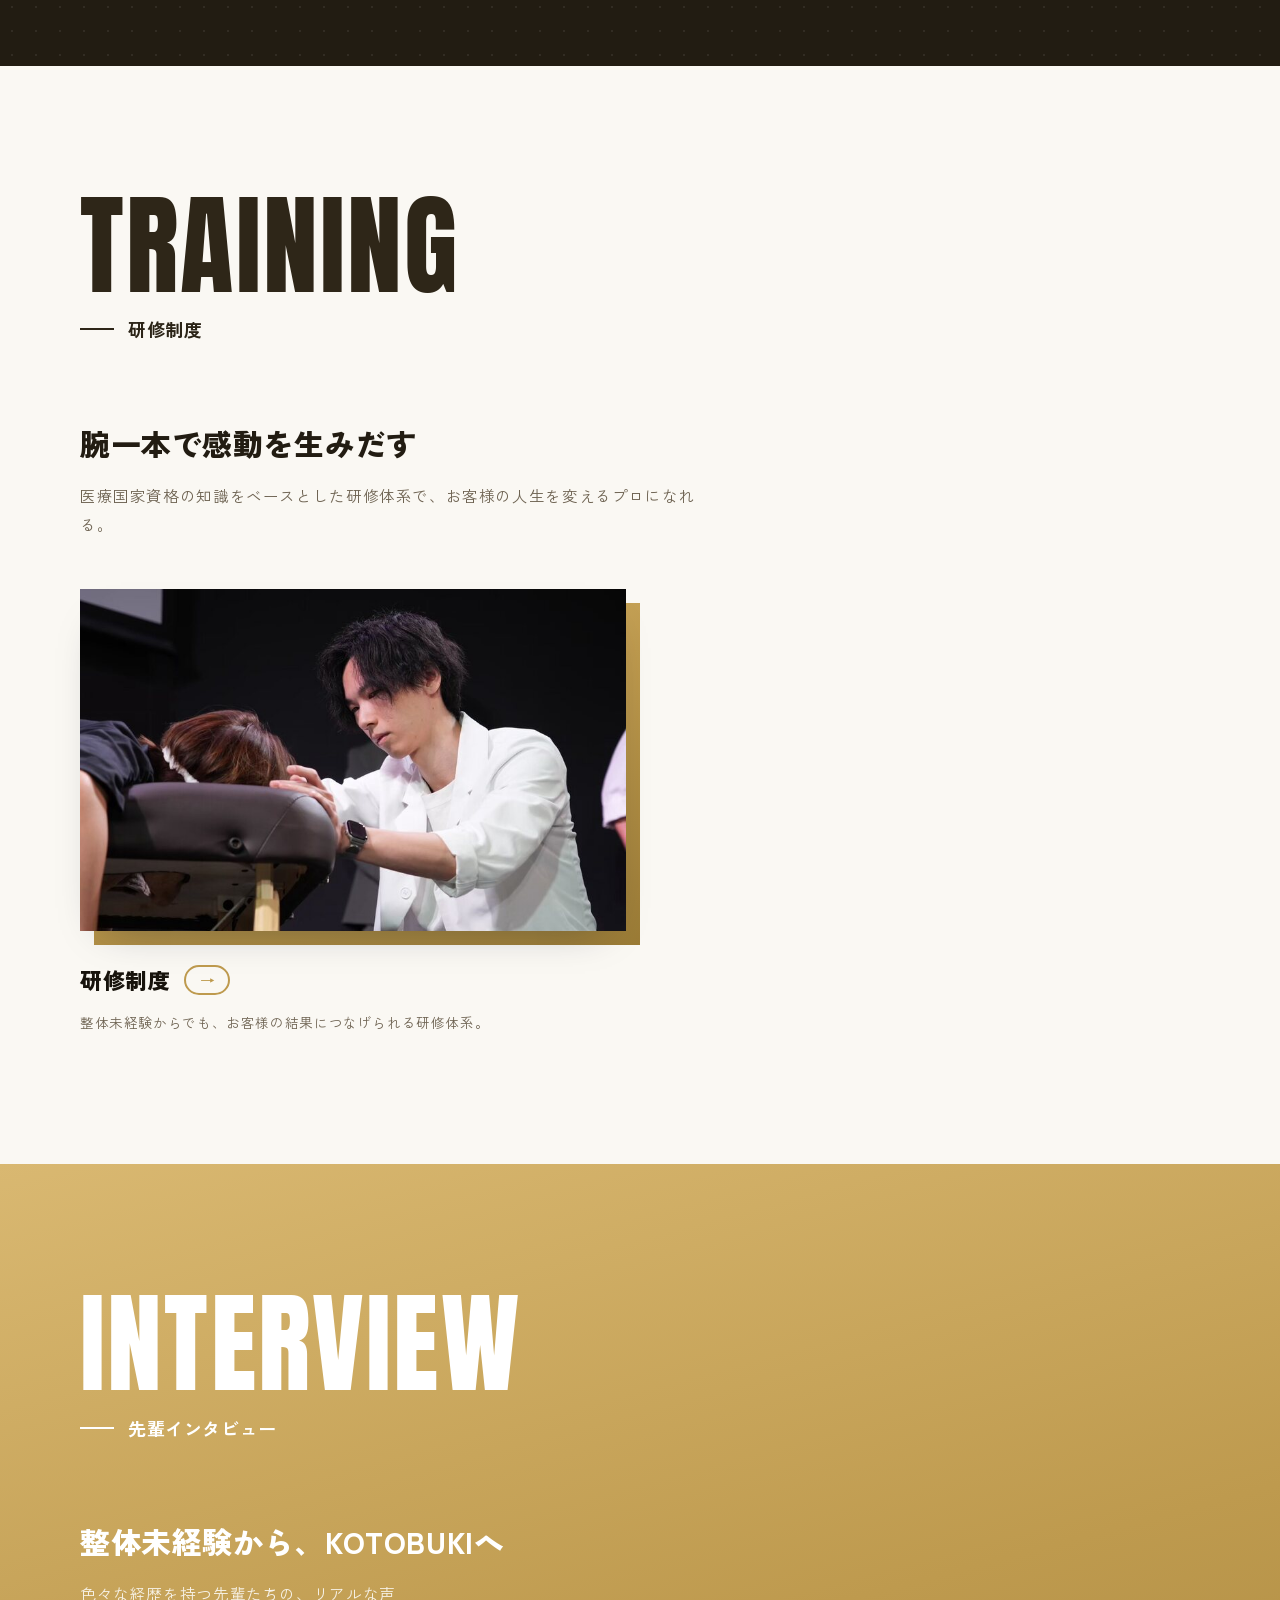
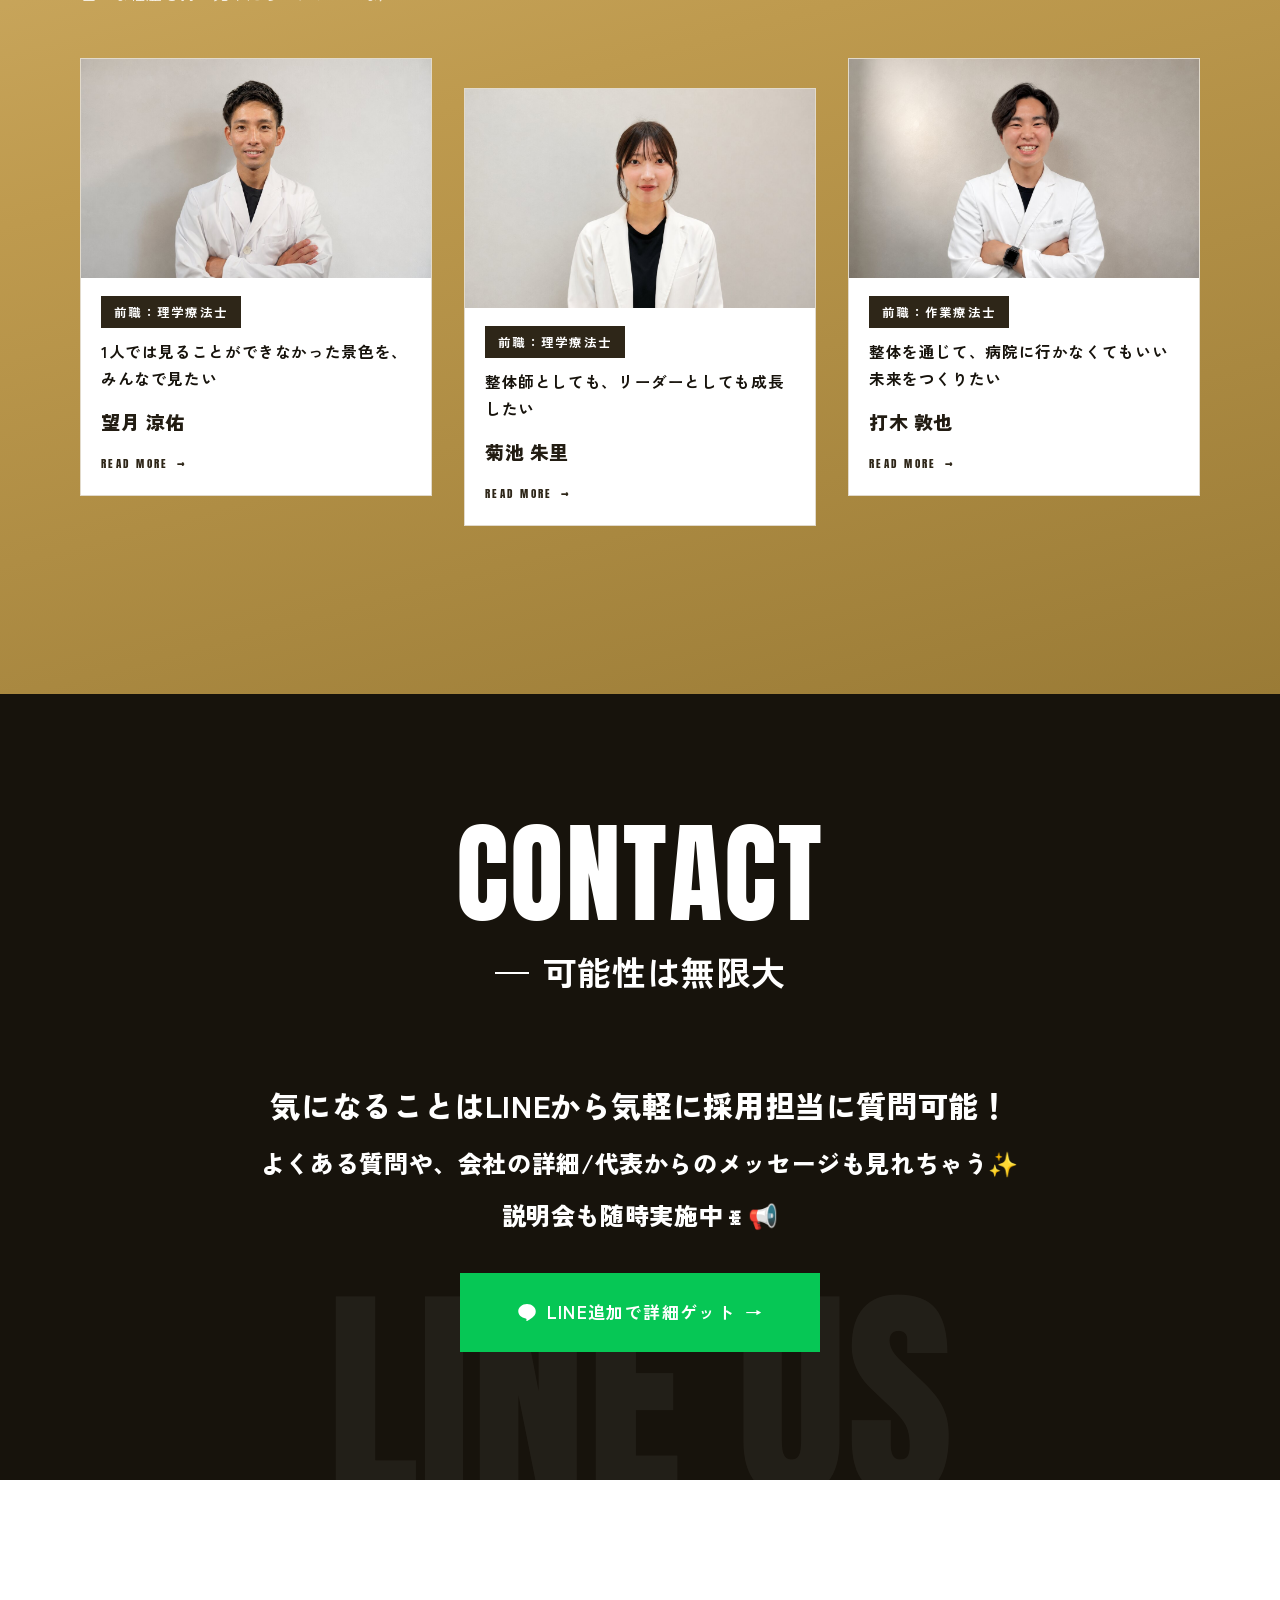
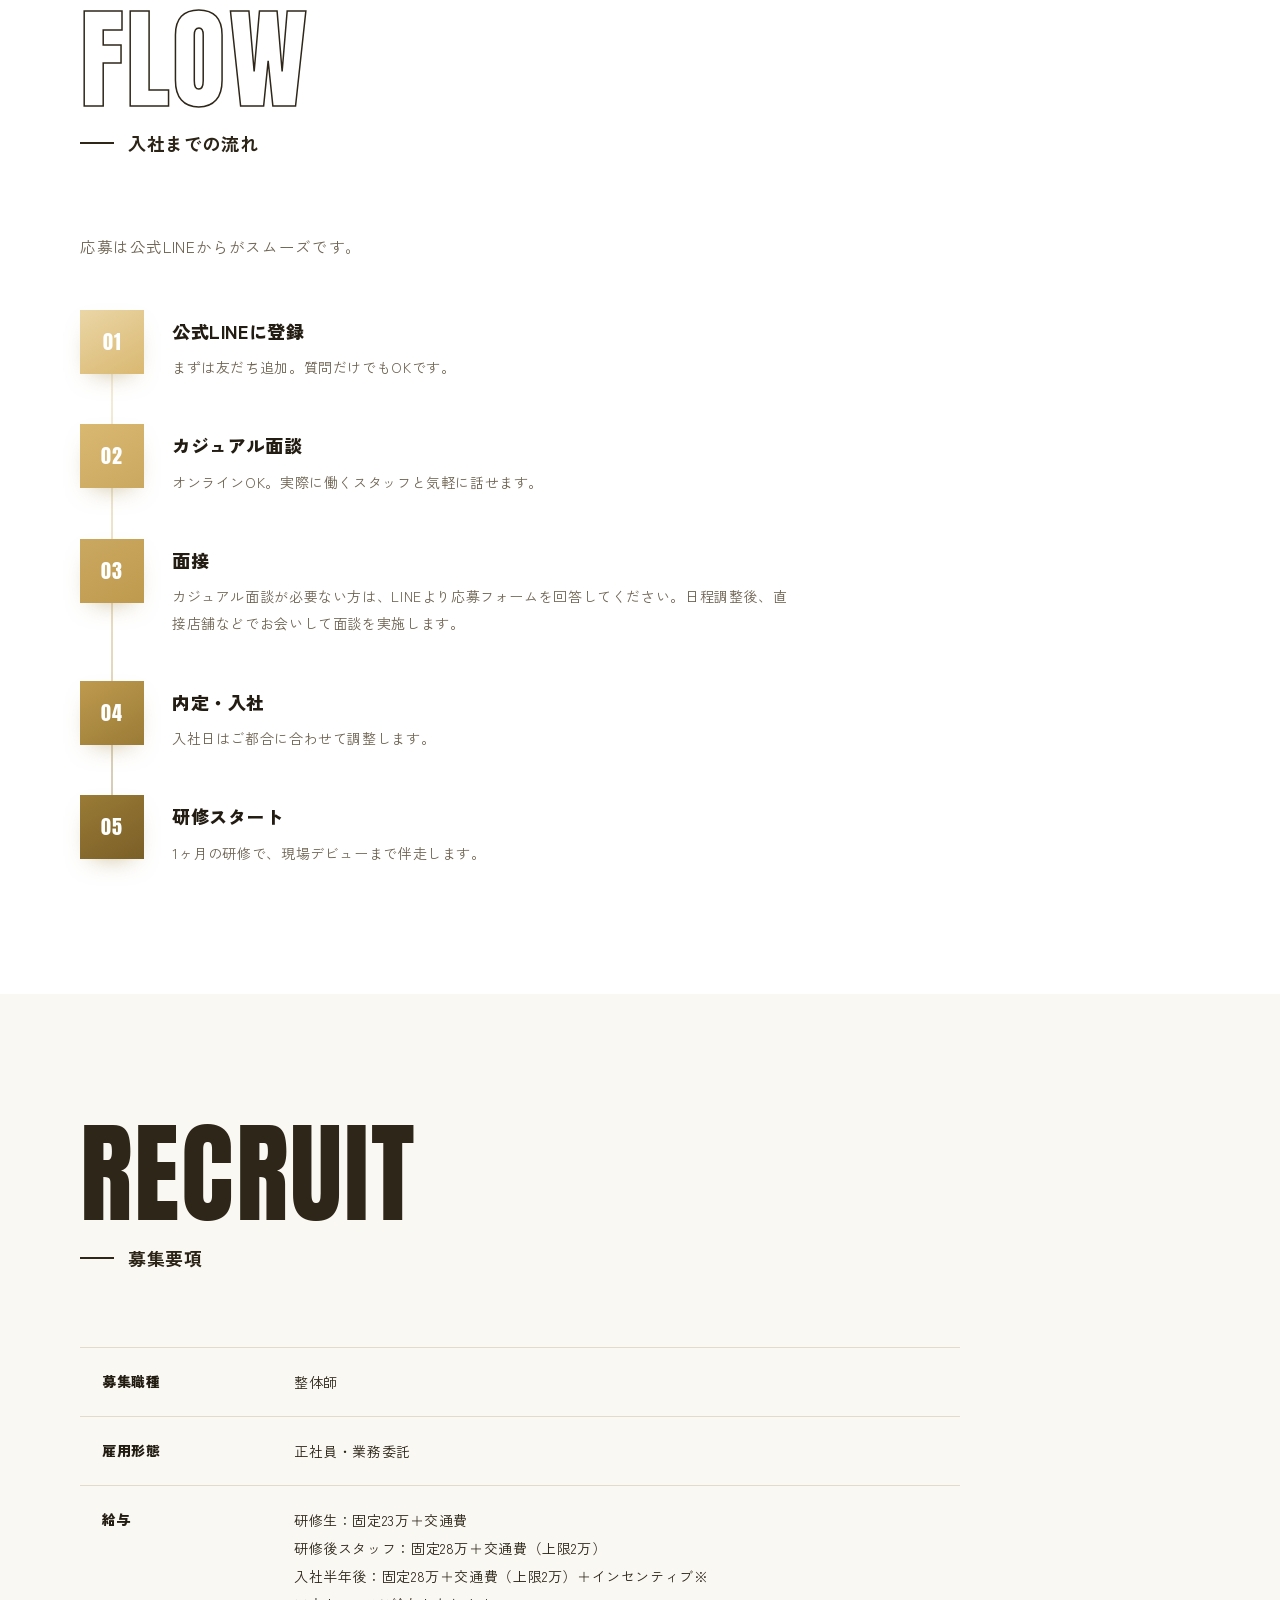
==== commit 1aff6de3: "FVのコピーを刷新、募集要項の下にCTA→スポンサーの順へ変更 Co-Authored-By: Claude Opus 5 <noreply@anthropic.com> Claude-Session" ====
--- a/index.html
+++ b/index.html
@@ -51,8 +51,8 @@
   <section id="cta" class="sec cta-sec"></section>
   <section id="flow" class="sec"></section>
   <section id="requirements" class="sec sec--off"></section>
+  <section id="cta-bottom" class="sec cta-sec"></section>
   <section id="sponsor" class="sec sponsor-sec"></section>
-  <section id="cta-bottom" class="sec cta-sec"></section>
 </main>
 
 <script src="js/map-data.js"></script>
--- a/css/style.css
+++ b/css/style.css
@@ -5,19 +5,21 @@
    ===================================================== */
 
 :root{
-  --navy-900:#081A31;
-  --navy-800:#0C2342;
-  --navy-700:#122E55;   /* メインネイビー */
-  --navy-600:#1B3D6E;
-  --navy-100:#E8EDF4;
-  --blue-fresh-1:#1FB0EF; /* FVフレッシュブルー(明) */
-  --blue-fresh-2:#0E86DD; /* FVフレッシュブルー(中) */
-  --blue-fresh-3:#0A6CC4; /* FVフレッシュブルー(深) */
+  /* ベースの濃色（ゴールドと調和する落ち着いたチャコールブラウン） */
+  --navy-900:#17130C;
+  --navy-800:#221C12;
+  --navy-700:#2E2618;   /* メインの濃色 */
+  --navy-600:#413621;
+  --navy-100:#F0EBE0;
+  /* メインカラー：落ち着いたゴールド（変数名は互換のため据え置き） */
+  --blue-fresh-1:#D9B871; /* ゴールド(明) */
+  --blue-fresh-2:#BE9A4E; /* ゴールド(中) */
+  --blue-fresh-3:#9A7B36; /* ゴールド(深) */
   --white:#FFFFFF;
-  --off:#F5F7FA;
-  --ink:#16233A;
-  --gray:#5D6B80;
-  --rule:#D9DFE8;
+  --off:#FAF8F3;
+  --ink:#2B2417;
+  --gray:#6E6352;
+  --rule:#E2DACB;
   --font-en:"Anton",sans-serif;
   --font-ja:"Zen Kaku Gothic New","Hiragino Kaku Gothic ProN","Yu Gothic",sans-serif;
   --header-h:72px;
@@ -440,7 +442,7 @@
   padding:26px 24px 28px;box-shadow:0 14px 34px -22px rgba(8,26,49,.28);
   transition:transform .45s var(--ease),box-shadow .45s var(--ease);
 }
-.env-item:hover{transform:translateY(-6px);box-shadow:0 26px 50px -26px rgba(8,60,120,.42)}
+.env-item:hover{transform:translateY(-6px);box-shadow:0 26px 50px -26px rgba(70,54,20,.42)}
 /* 右上の淡い番号 */
 .env-no{
   position:absolute;top:14px;right:16px;
@@ -685,16 +687,16 @@
   background:var(--step-grad);color:var(--white);
   font-family:var(--font-en);font-size:20px;letter-spacing:.05em;
   display:flex;align-items:center;justify-content:center;
-  box-shadow:0 10px 24px -12px rgba(10,108,196,.55);
+  box-shadow:0 10px 24px -12px rgba(154,123,54,.55);
 }
 /* 01→05にかけて、FVのフレッシュブルーが濃くなっていくグラデーション */
-.flow-item:nth-child(1){--step-grad:linear-gradient(150deg,#5CCBF7 0%,#1FB0EF 100%)}
-.flow-item:nth-child(2){--step-grad:linear-gradient(150deg,#1FB0EF 0%,#149BE6 100%)}
-.flow-item:nth-child(3){--step-grad:linear-gradient(150deg,#149BE6 0%,#0E86DD 100%)}
-.flow-item:nth-child(4){--step-grad:linear-gradient(150deg,#0E86DD 0%,#0A6CC4 100%)}
-.flow-item:nth-child(5){--step-grad:linear-gradient(150deg,#0A6CC4 0%,#08529B 100%)}
+.flow-item:nth-child(1){--step-grad:linear-gradient(150deg,#EBD6A6 0%,#D9B871 100%)}
+.flow-item:nth-child(2){--step-grad:linear-gradient(150deg,#D9B871 0%,#CBA860 100%)}
+.flow-item:nth-child(3){--step-grad:linear-gradient(150deg,#CBA860 0%,#BE9A4E 100%)}
+.flow-item:nth-child(4){--step-grad:linear-gradient(150deg,#BE9A4E 0%,#9A7B36 100%)}
+.flow-item:nth-child(5){--step-grad:linear-gradient(150deg,#9A7B36 0%,#7A5F27 100%)}
 /* 縦の導線もブルーに */
-.flow-list::before{background:linear-gradient(180deg,#5CCBF7 0%,#0E86DD 55%,#08529B 100%);opacity:.35}
+.flow-list::before{background:linear-gradient(180deg,#EBD6A6 0%,#BE9A4E 55%,#7A5F27 100%);opacity:.35}
 .flow-item h3{font-size:18px;font-weight:900;color:var(--navy-800);padding-top:4px;margin-bottom:6px}
 .flow-item p{color:var(--gray);font-size:14px}
 
@@ -764,7 +766,7 @@
 }
 .msg-photo-hero .imgbox{
   position:relative;aspect-ratio:16/10;
-  box-shadow:0 34px 70px -34px rgba(8,60,120,.5);
+  box-shadow:0 34px 70px -34px rgba(70,54,20,.5);
 }
 .msg-label{
   max-width:760px;margin:clamp(48px,7vw,76px) auto 0;
@@ -949,8 +951,10 @@
    スマホFV: サイズ調整のみ（構成はPCと共通）
    ===================================================== */
 @media (max-width:640px){
-  .hero-copy{font-size:clamp(23px,7vw,29px)}
-  .hero-msg{padding-left:7%;padding-right:7%;justify-content:flex-start}
+  /* 2行目「救える患者様は増えましたか？」(14文字)が必ず1行に収まるサイズ。
+     利用可能幅=100%-10%(左右余白) に対し 14文字×字間込みで収まる値を採用 */
+  .hero-copy{font-size:min(5.5vw,26px);letter-spacing:.01em}
+  .hero-msg{padding-left:5%;padding-right:5%;justify-content:flex-start}
   .hero-sub{font-size:12px;line-height:1.85;color:rgba(255,255,255,.92)}
   .hero-en{font-size:10px;color:rgba(255,255,255,.8)}
 }
@@ -1060,7 +1064,7 @@
   content:counter(culc,decimal-leading-zero);
   position:absolute;top:-46px;left:-10px;z-index:0;
   font-family:var(--font-en);font-size:clamp(74px,11vw,150px);line-height:1;font-weight:400;
-  color:transparent;-webkit-text-stroke:1.5px rgba(31,176,239,.16);
+  color:transparent;-webkit-text-stroke:1.5px rgba(190,154,78,.22);
   pointer-events:none;
 }
 .cul-list{counter-reset:culc}
@@ -1133,7 +1137,7 @@
 }
 .cul-intro-media .imgbox{
   position:relative;z-index:1;aspect-ratio:5/4;overflow:hidden;
-  box-shadow:0 30px 60px -30px rgba(8,60,120,.5);
+  box-shadow:0 30px 60px -30px rgba(70,54,20,.5);
 }
 .cul-intro-media .imgbox img{transition:transform 1.1s var(--ease)}
 .cul-intro-media:hover .imgbox img{transform:scale(1.05)}
@@ -1158,7 +1162,7 @@
   padding:clamp(22px,3vw,34px);
   transition:transform .45s var(--ease),box-shadow .45s var(--ease);
 }
-.train-feat:hover{transform:translateY(-6px);box-shadow:0 26px 50px -26px rgba(8,60,120,.42)}
+.train-feat:hover{transform:translateY(-6px);box-shadow:0 26px 50px -26px rgba(70,54,20,.42)}
 .tf-no{
   position:absolute;top:16px;right:18px;font-family:var(--font-en);font-size:38px;line-height:1;
   color:transparent;-webkit-text-stroke:1px rgba(18,46,85,.12);pointer-events:none;
@@ -1401,9 +1405,9 @@
 .sol-card{
   position:relative;overflow:hidden;isolation:isolate;
   display:flex;flex-direction:column;   /* 本文を下端に揃えて高さを均一に */
-  background:linear-gradient(160deg,#0E86DD 0%,#0A6CC4 100%);
+  background:linear-gradient(160deg,#BE9A4E 0%,#8C6E2E 100%);
   color:var(--white);padding:clamp(30px,3.4vw,44px) clamp(24px,2.8vw,34px) clamp(28px,3.2vw,40px);
-  box-shadow:0 26px 54px -30px rgba(8,60,120,.7);
+  box-shadow:0 26px 54px -30px rgba(70,54,20,.7);
   transition:transform .5s var(--ease),box-shadow .5s var(--ease);
 }
 /* 背景の大きな番号＋光沢 */
@@ -1432,7 +1436,7 @@
   margin-top:auto;
 }
 @media (hover:hover){
-  .sol-card:hover{transform:translateY(-8px);box-shadow:0 34px 64px -30px rgba(8,60,120,.8)}
+  .sol-card:hover{transform:translateY(-8px);box-shadow:0 34px 64px -30px rgba(70,54,20,.8)}
 }
 @media (max-width:900px){
   .sol-list{grid-template-columns:1fr;max-width:520px;margin:0 auto}
@@ -1462,12 +1466,12 @@
   font-size:clamp(13px,1.3vw,15px);color:var(--navy-900);letter-spacing:.04em;
 }
 .sol-arrow{
-  width:1px;height:clamp(34px,4.4vw,52px);background:rgba(18,46,85,.25);position:relative;overflow:hidden;
+  width:1px;height:clamp(34px,4.4vw,52px);background:rgba(46,38,24,.25);position:relative;overflow:hidden;
 }
 /* 線の中を光が下へ流れる */
 .sol-arrow::after{
   content:"";position:absolute;left:0;top:-60%;width:100%;height:60%;
-  background:linear-gradient(180deg,rgba(31,176,239,0),var(--blue-fresh-2));
+  background:linear-gradient(180deg,rgba(190,154,78,0),var(--blue-fresh-2));
   animation:solFlow 1.9s var(--ease) infinite;
 }
 @keyframes solFlow{
@@ -1484,12 +1488,12 @@
    ===================================================== */
 .technic-sec{
   position:relative;overflow:hidden;
-  background:linear-gradient(180deg,#0B1B33 0%,#0E2747 55%,#0B1B33 100%);
+  background:linear-gradient(180deg,#1A150D 0%,#2A2214 55%,#1A150D 100%);
   color:var(--white);
 }
 .technic-sec::before{
   content:"";position:absolute;top:-18%;right:-12%;width:58%;aspect-ratio:1;
-  background:radial-gradient(circle,rgba(31,176,239,.22) 0%,rgba(31,176,239,0) 68%);
+  background:radial-gradient(circle,rgba(217,184,113,.22) 0%,rgba(217,184,113,0) 68%);
   pointer-events:none;
 }
 .tec-head{margin-bottom:clamp(26px,3.4vw,40px);position:relative}
@@ -1519,20 +1523,21 @@
   padding-left:clamp(16px,2vw,26px);border-left:3px solid var(--blue-fresh-2);
 }
 .tec-photo .imgbox{aspect-ratio:4/3;box-shadow:0 30px 60px -30px rgba(0,0,0,.7)}
-/* 締めのメッセージ */
-.tec-msg{
-  margin-top:clamp(38px,5vw,70px);text-align:center;
-  padding:clamp(30px,4vw,52px) clamp(22px,3vw,44px);
-  background:linear-gradient(150deg,rgba(31,176,239,.16),rgba(10,108,196,.12));
-  border:1px solid rgba(255,255,255,.18);
-}
-.tec-msg-lead{
-  font-family:"Noto Sans JP",sans-serif;font-weight:900;
-  font-size:clamp(18px,2.4vw,27px);margin-bottom:18px;color:var(--white);
-}
-.tec-msg-body{
-  font-family:"Noto Sans JP",sans-serif;
-  font-size:clamp(14px,1.25vw,16px);line-height:2.15;color:rgba(255,255,255,.88);
+/* セクション下部の写真 */
+.tec-figure{
+  margin-top:clamp(38px,5vw,70px);
+  position:relative;
+}
+.tec-figure .imgbox{
+  aspect-ratio:16/9;
+  box-shadow:0 34px 70px -34px rgba(0,0,0,.8);
+}
+.tec-figure .imgbox img{transition:transform 1.1s var(--ease)}
+@media (hover:hover){
+  .tec-figure:hover .imgbox img{transform:scale(1.03)}
+}
+@media (max-width:700px){
+  .tec-figure .imgbox{aspect-ratio:4/3}
 }
 @media (max-width:900px){
   .tec-intro.has-photo{grid-template-columns:1fr}
@@ -1542,13 +1547,13 @@
    KOTOBUKIで学べること（独立セクション）
    ===================================================== */
 .learn-sec{
-  position:relative;overflow:hidden;background:var(--navy-50,#F3F7FC);
+  position:relative;overflow:hidden;background:var(--navy-50,#FAF6EE);
 }
 /* 背景の大きな英字ウォーターマーク */
 .learn-sec::before{
   content:"LEARN";position:absolute;top:-2%;left:50%;transform:translateX(-50%);
   font-family:var(--font-en);font-size:clamp(90px,17vw,240px);line-height:1;
-  color:rgba(14,134,221,.06);pointer-events:none;white-space:nowrap;
+  color:rgba(154,123,54,.09);pointer-events:none;white-space:nowrap;
 }
 .lrn-head{text-align:center;margin-bottom:clamp(34px,4.8vw,58px);position:relative}
 .lrn-en{
@@ -1580,13 +1585,13 @@
 .lrn-no{
   position:absolute;top:12px;right:18px;
   font-family:var(--font-en);font-size:clamp(54px,6vw,80px);line-height:1;
-  color:transparent;-webkit-text-stroke:1.4px rgba(14,134,221,.22);pointer-events:none;
+  color:transparent;-webkit-text-stroke:1.4px rgba(154,123,54,.3);pointer-events:none;
 }
 .lrn-icon{
   width:clamp(58px,6vw,74px);height:clamp(58px,6vw,74px);
   display:grid;place-items:center;margin-bottom:clamp(18px,2.2vw,24px);
   background:linear-gradient(150deg,var(--blue-fresh-1),var(--blue-fresh-3));
-  border-radius:50%;box-shadow:0 14px 28px -14px rgba(10,108,196,.7);
+  border-radius:50%;box-shadow:0 14px 28px -14px rgba(154,123,54,.6);
   transition:transform .5s var(--ease);
 }
 .lrn-icon svg{
@@ -1615,3 +1620,85 @@
 @media (max-width:900px){
   .lrn-list{grid-template-columns:1fr;max-width:520px;margin:0 auto}
 }
+
+/* =====================================================
+   LINEボタン下の補足＋安心材料
+   ===================================================== */
+.cta-note{
+  margin-top:14px;font-size:clamp(12px,1.15vw,13.5px);
+  color:rgba(255,255,255,.72);letter-spacing:.02em;
+}
+.cta-sec .cta-note{color:rgba(255,255,255,.72)}
+.assure{
+  margin:clamp(18px,2.4vw,26px) auto 0;max-width:560px;
+  display:flex;align-items:flex-start;gap:14px;text-align:left;
+  padding:clamp(16px,2vw,20px) clamp(18px,2.2vw,24px);
+  background:rgba(255,255,255,.08);
+  border:1px solid rgba(217,184,113,.45);
+}
+.assure-lock{
+  flex:none;width:38px;height:38px;display:grid;place-items:center;
+  background:linear-gradient(150deg,var(--blue-fresh-1),var(--blue-fresh-3));
+  border-radius:50%;
+}
+.assure-lock svg{width:56%;height:56%;fill:none;stroke:#fff;stroke-width:1.6;stroke-linecap:round;stroke-linejoin:round}
+.assure-list{list-style:none;display:flex;flex-direction:column;gap:8px;margin:0;padding:0}
+.assure-list li{
+  display:flex;align-items:flex-start;gap:9px;
+  font-size:clamp(12.5px,1.15vw,14px);line-height:1.75;color:rgba(255,255,255,.92);
+}
+.assure-check{flex:none;width:16px;height:16px;margin-top:4px;display:grid;place-items:center}
+.assure-check svg{width:100%;height:100%;fill:none;stroke:var(--blue-fresh-1);stroke-width:2.6;stroke-linecap:round;stroke-linejoin:round}
+/* 明るい背景のセクション内に置かれた場合 */
+.sec:not(.cta-sec):not(.sec--navy) .assure{
+  background:rgba(46,38,24,.05);border-color:rgba(154,123,54,.4);
+}
+.sec:not(.cta-sec):not(.sec--navy) .assure-list li{color:var(--ink)}
+.sec:not(.cta-sec):not(.sec--navy) .cta-note{color:var(--gray)}
+@media (max-width:600px){
+  .assure{gap:11px;padding:15px 16px}
+  .assure-lock{width:32px;height:32px}
+}
+
+/* =====================================================
+   スマホ用クイックナビ（ヘッダー直下・PCでは非表示）
+   ===================================================== */
+#subnav{display:none}
+@media (max-width:900px){
+  #subnav{
+    display:block;position:fixed;left:0;right:0;top:var(--header-h);z-index:890;
+    background:rgba(255,255,255,.97);
+    backdrop-filter:blur(8px);
+    border-bottom:1px solid var(--rule);
+    box-shadow:0 6px 16px -12px rgba(0,0,0,.35);
+  }
+  .subnav-inner{
+    display:grid;grid-template-columns:repeat(3,1fr);
+    gap:8px;padding:8px 10px;
+    max-width:560px;margin:0 auto;
+  }
+  .subnav-item{
+    display:flex;align-items:center;justify-content:center;text-align:center;
+    min-height:42px;padding:6px 4px;
+    font-family:"Noto Sans JP",sans-serif;font-weight:700;
+    font-size:clamp(11px,3.1vw,13px);line-height:1.3;letter-spacing:.01em;
+    color:var(--navy-900);
+    background:linear-gradient(160deg,#FFFFFF,#F7F2E7);
+    border:1px solid var(--blue-fresh-1);
+    border-radius:8px;
+    -webkit-tap-highlight-color:transparent;
+    transition:background .25s var(--ease),color .25s var(--ease);
+  }
+  .subnav-item:active{
+    background:linear-gradient(160deg,var(--blue-fresh-1),var(--blue-fresh-2));
+    color:var(--white);
+  }
+  /* 固定ナビの高さぶん、本文の開始位置とアンカー位置を下げる */
+  :root{--subnav-h:58px}
+  body{padding-top:var(--subnav-h)}
+  html{scroll-padding-top:calc(var(--header-h) + var(--subnav-h) + 10px)}
+}
+@media (max-width:360px){
+  .subnav-item{font-size:10.5px;min-height:40px}
+  .subnav-inner{gap:6px;padding:7px 8px}
+}
